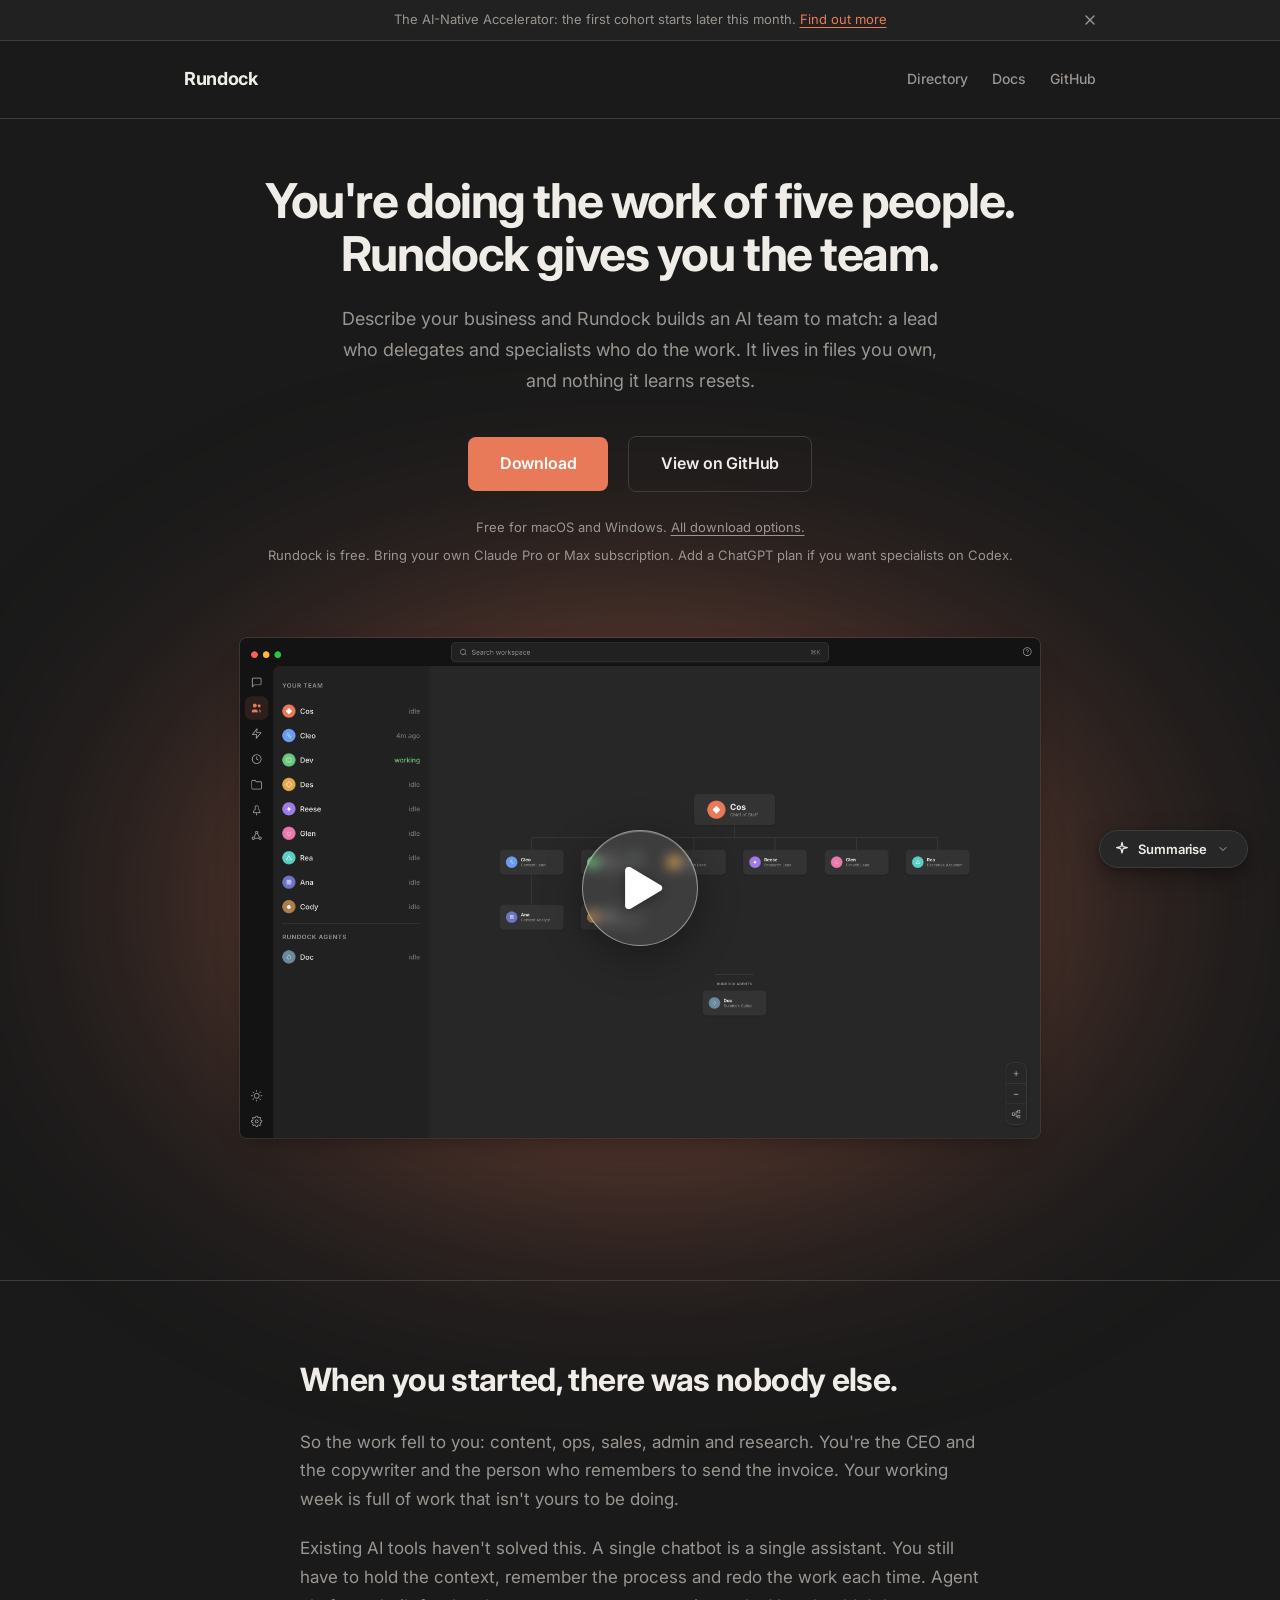
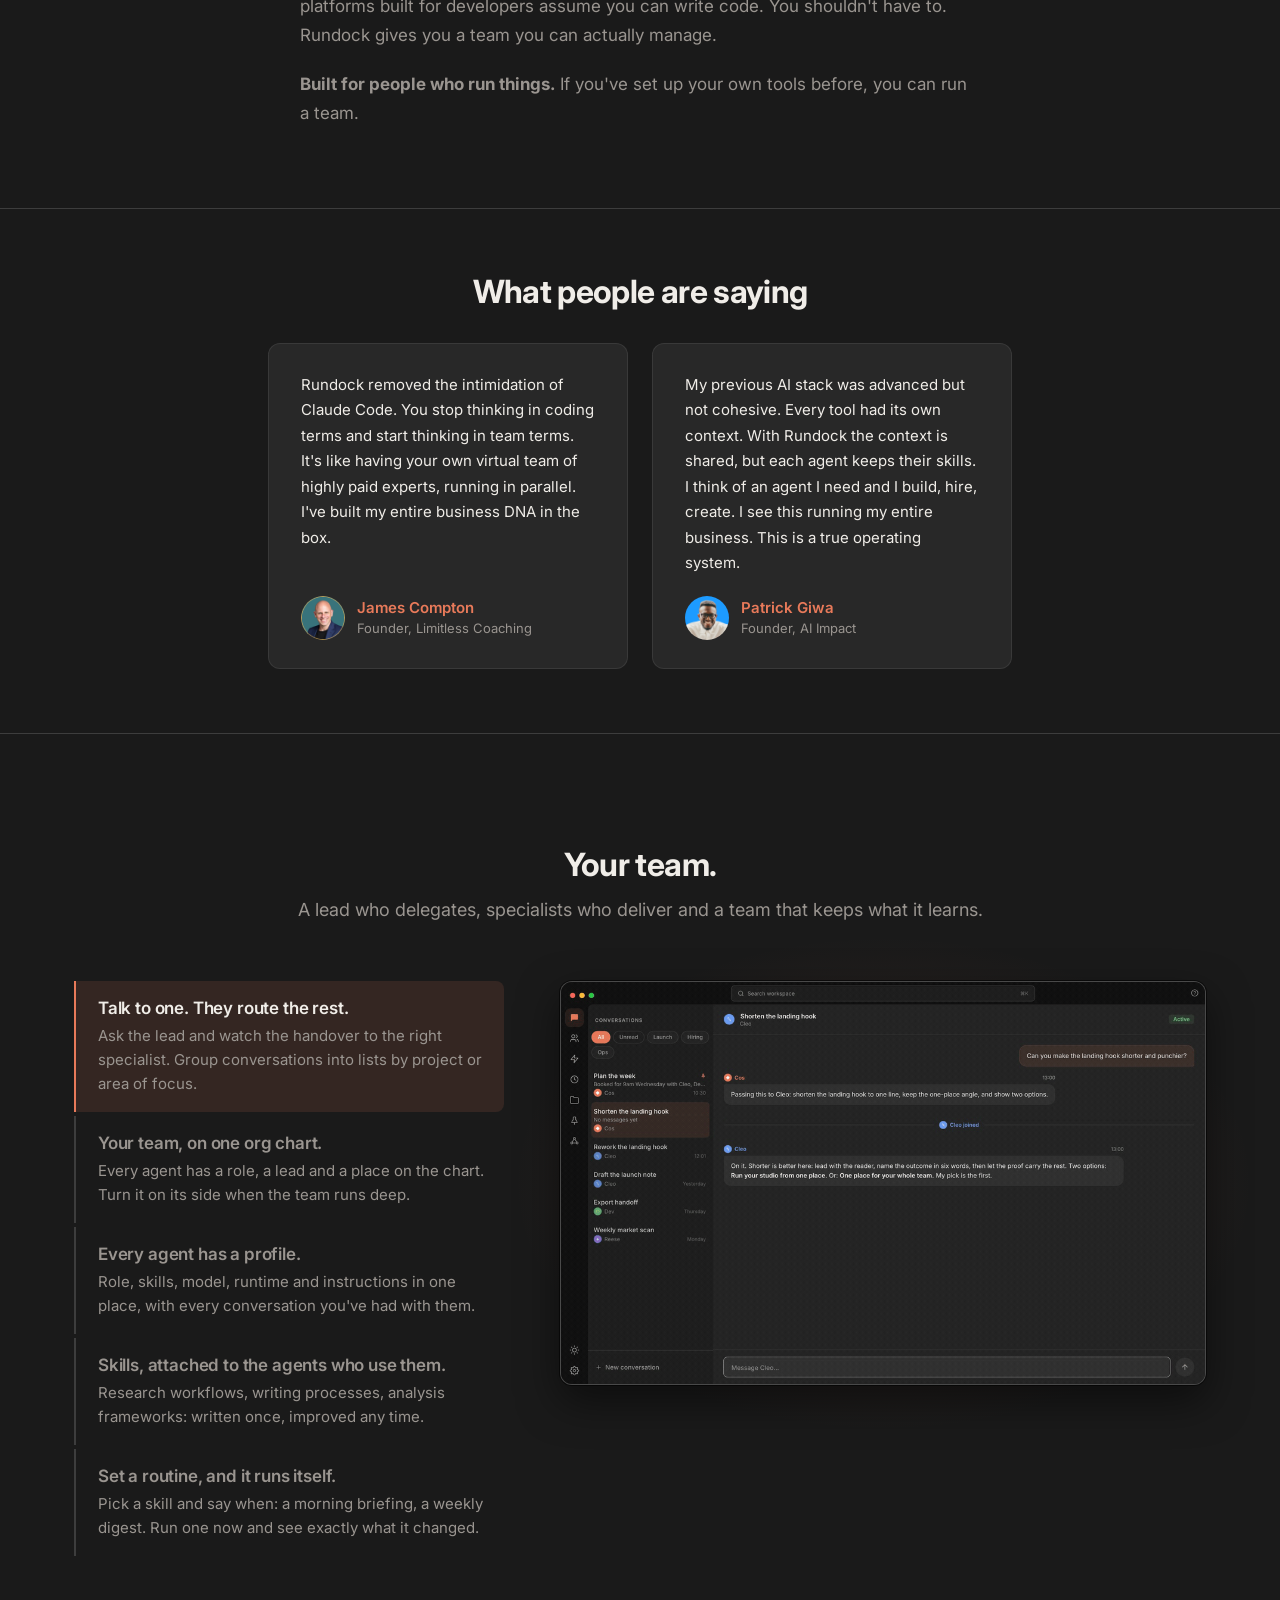
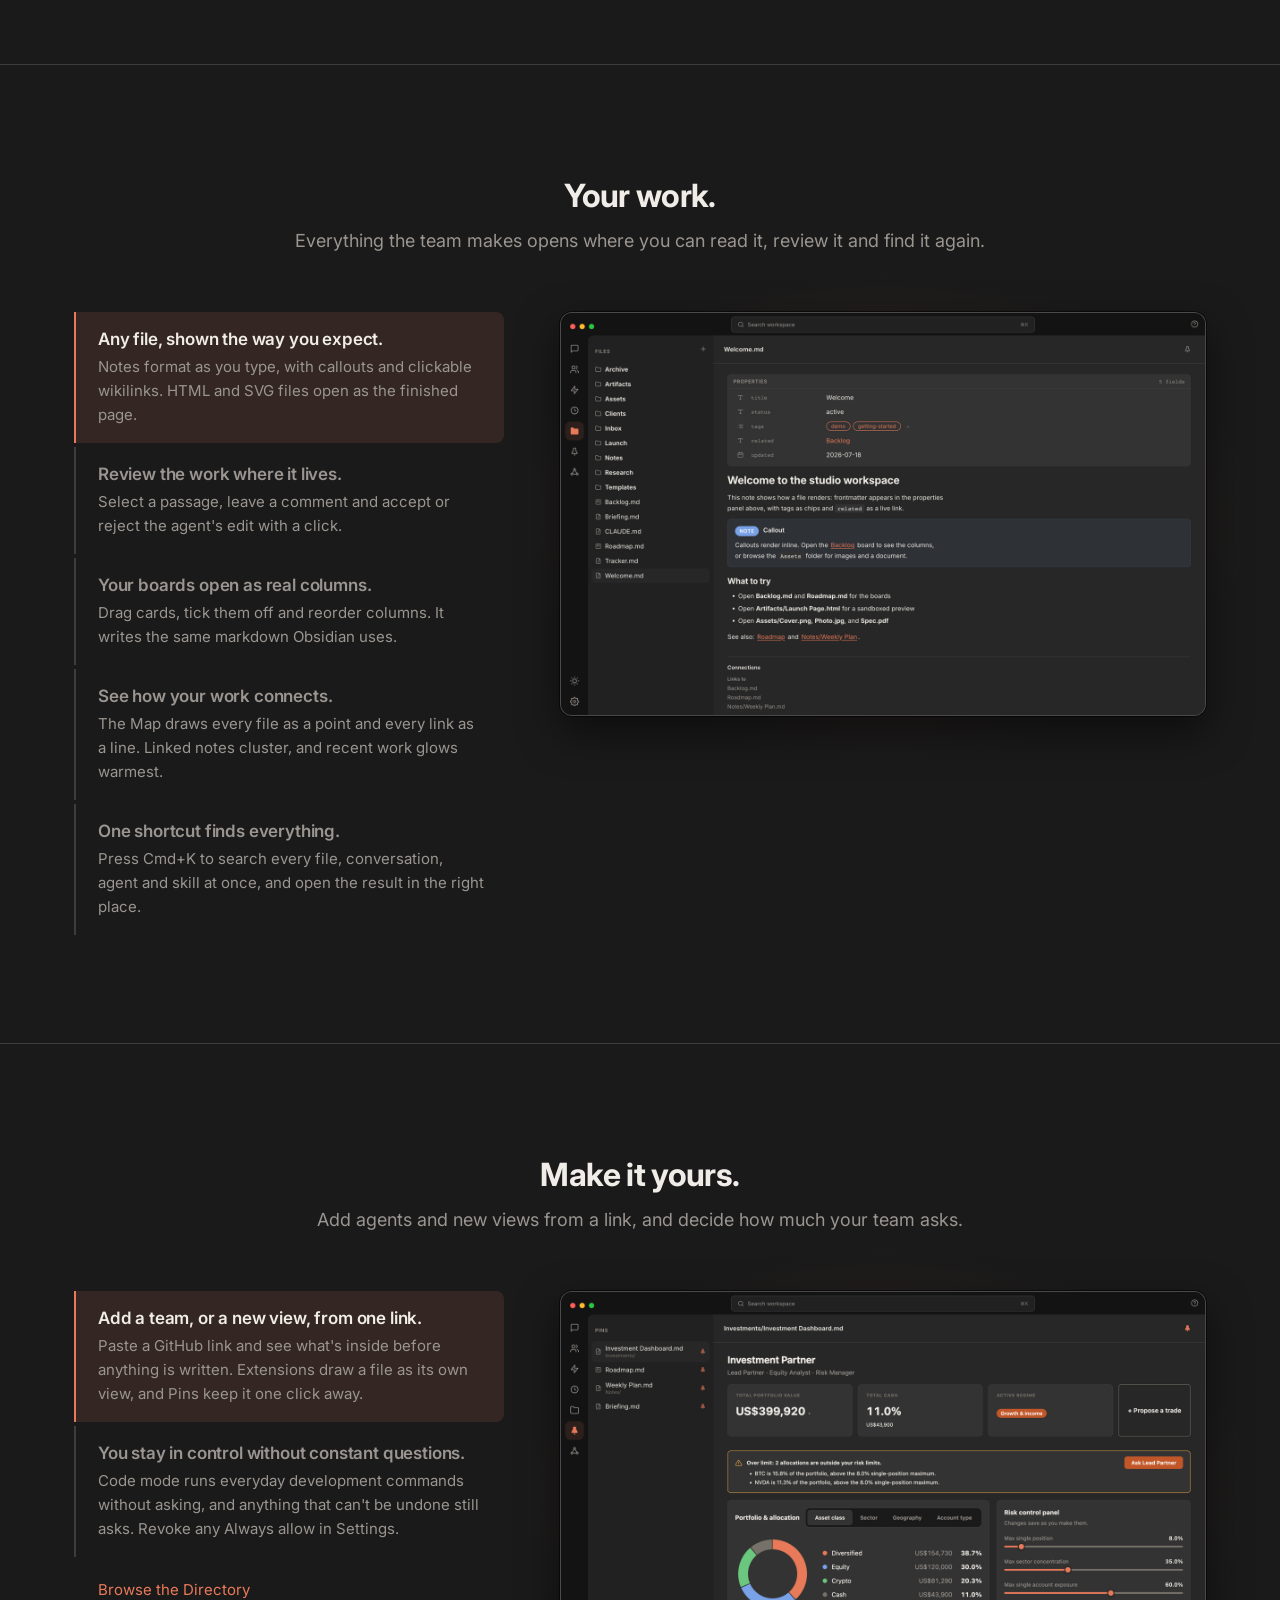
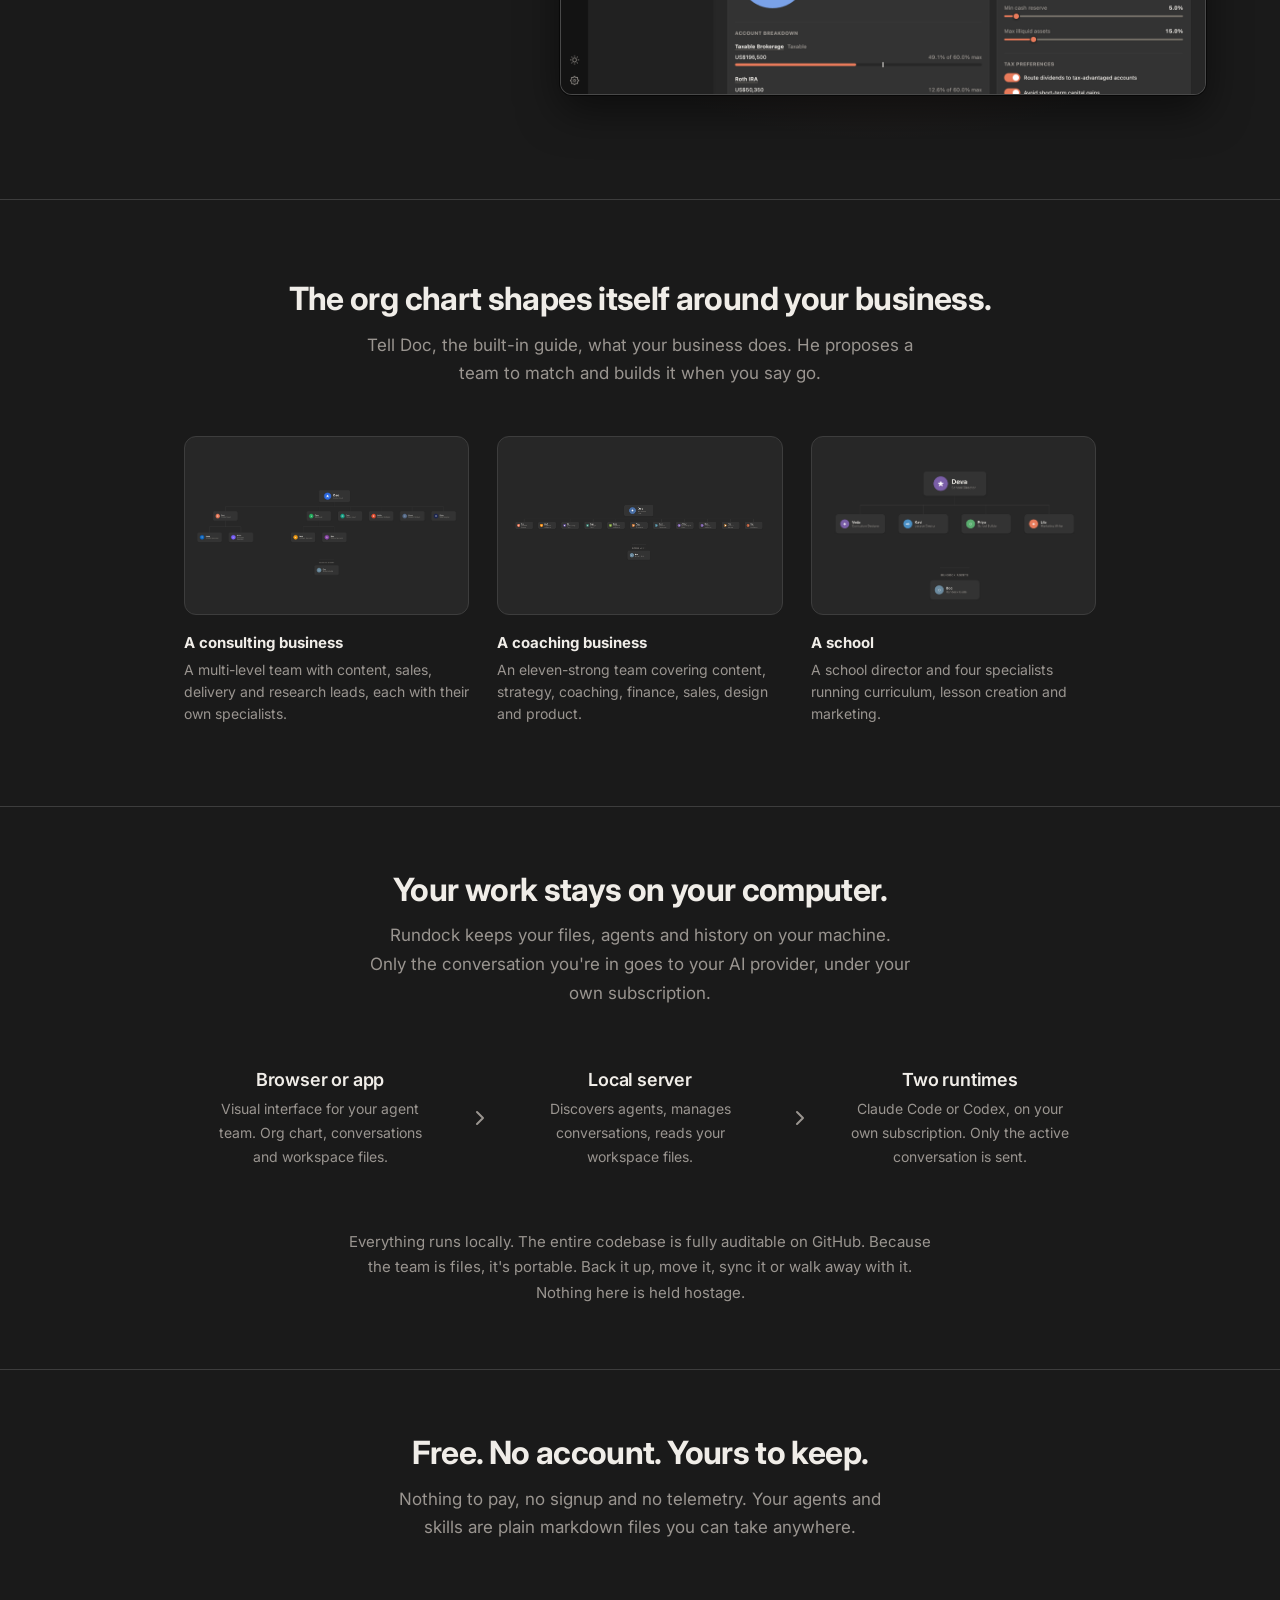
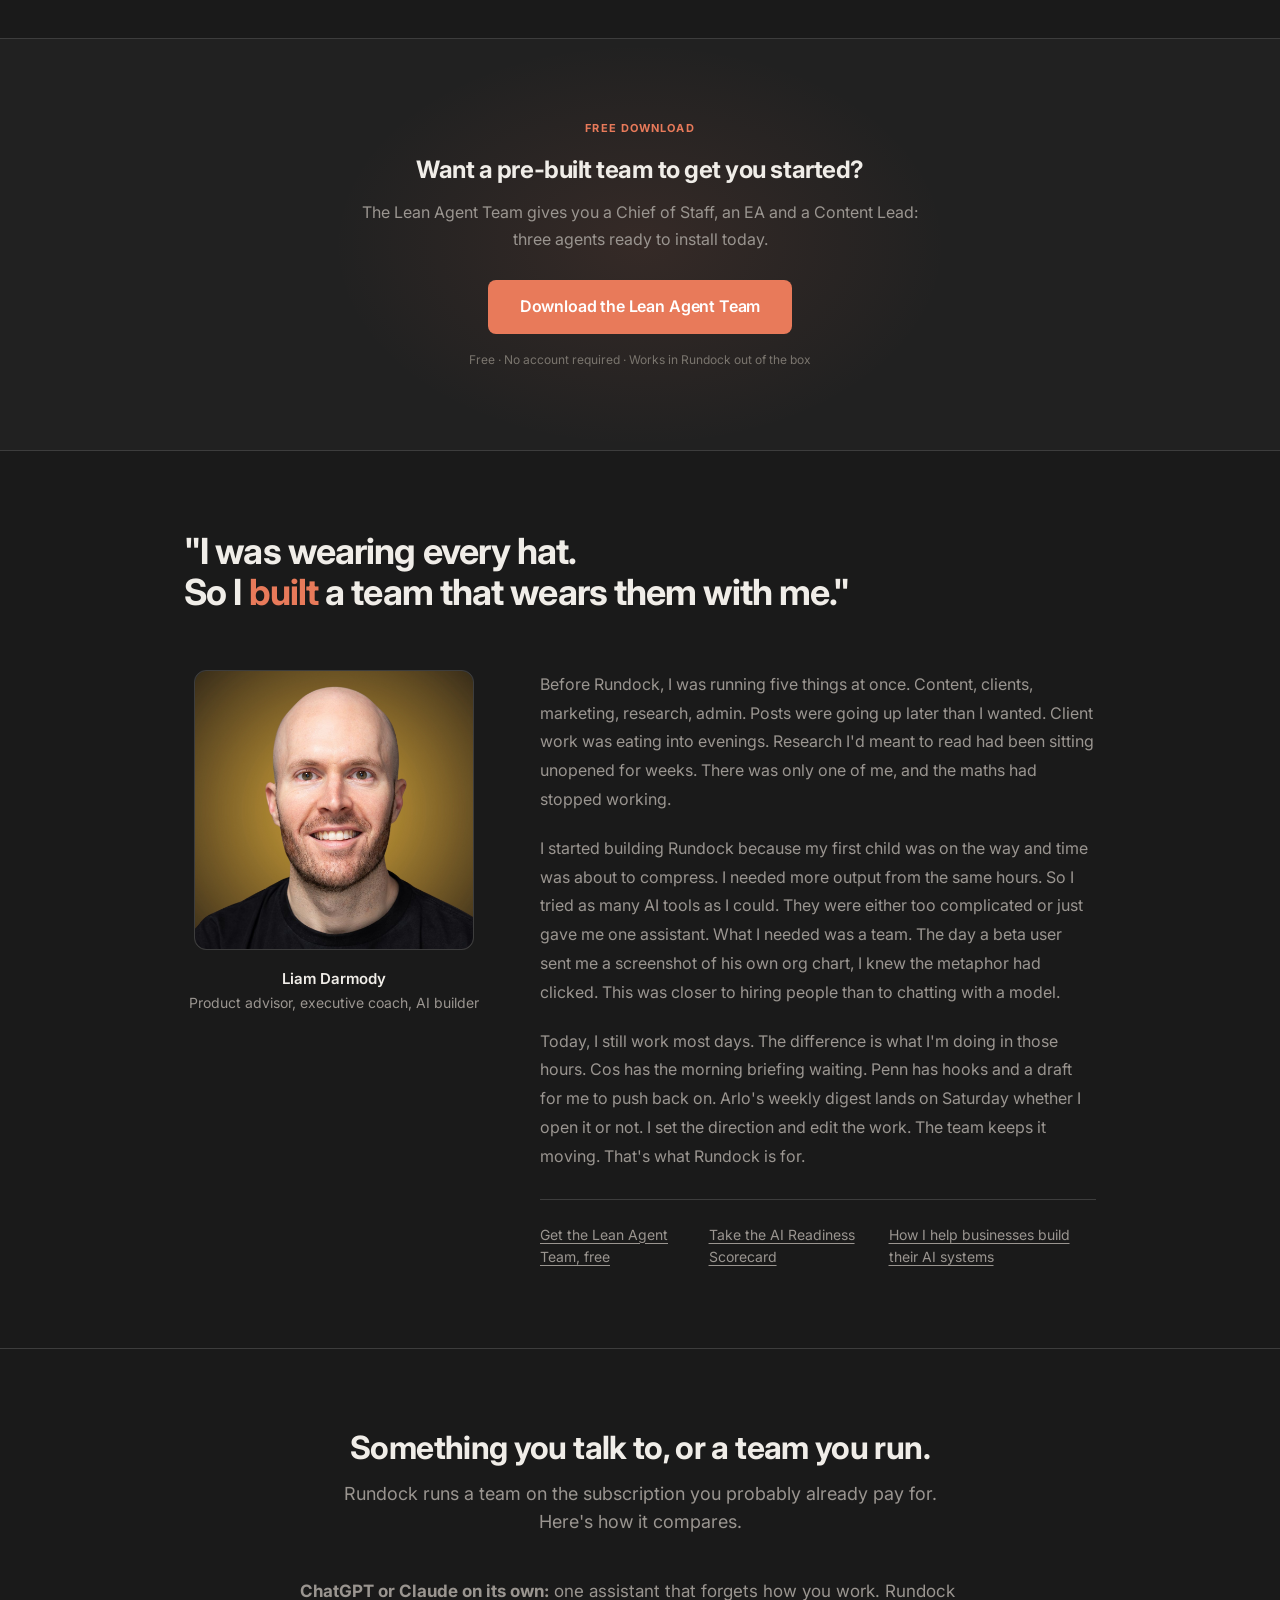
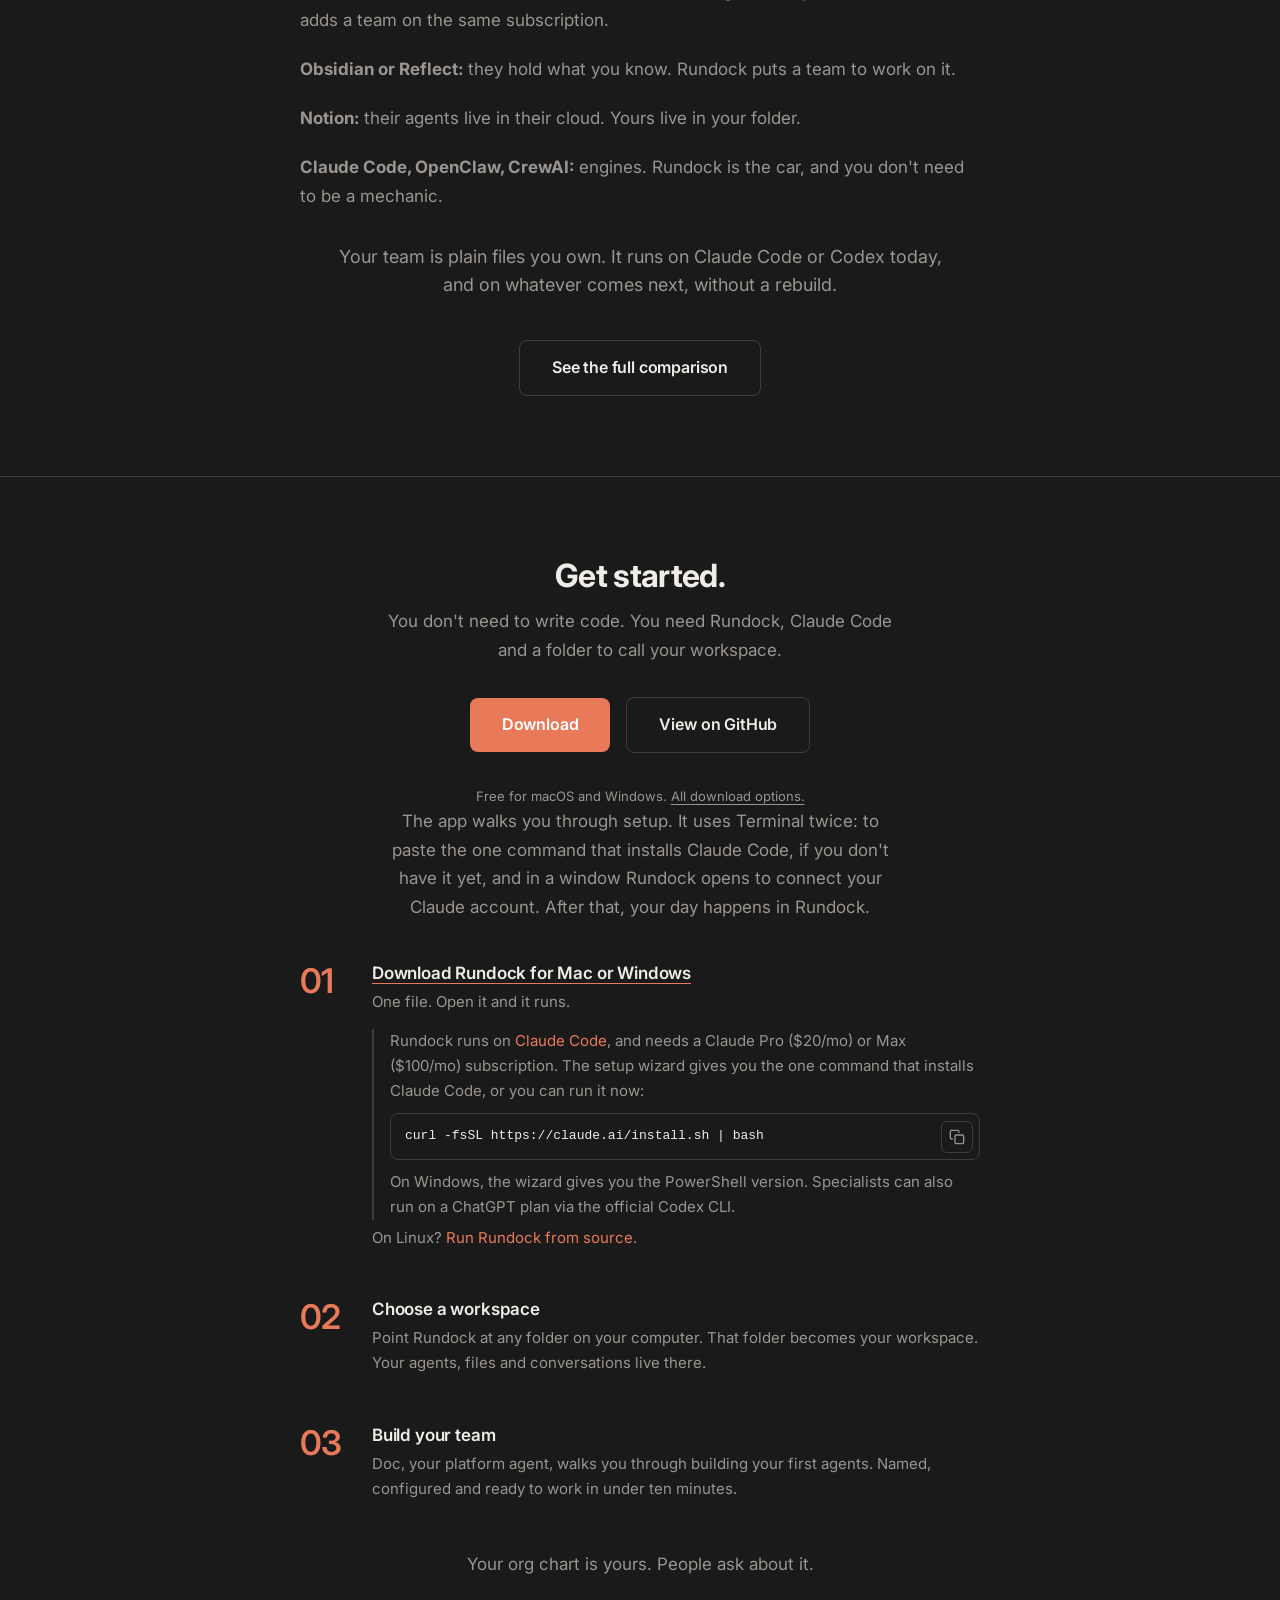
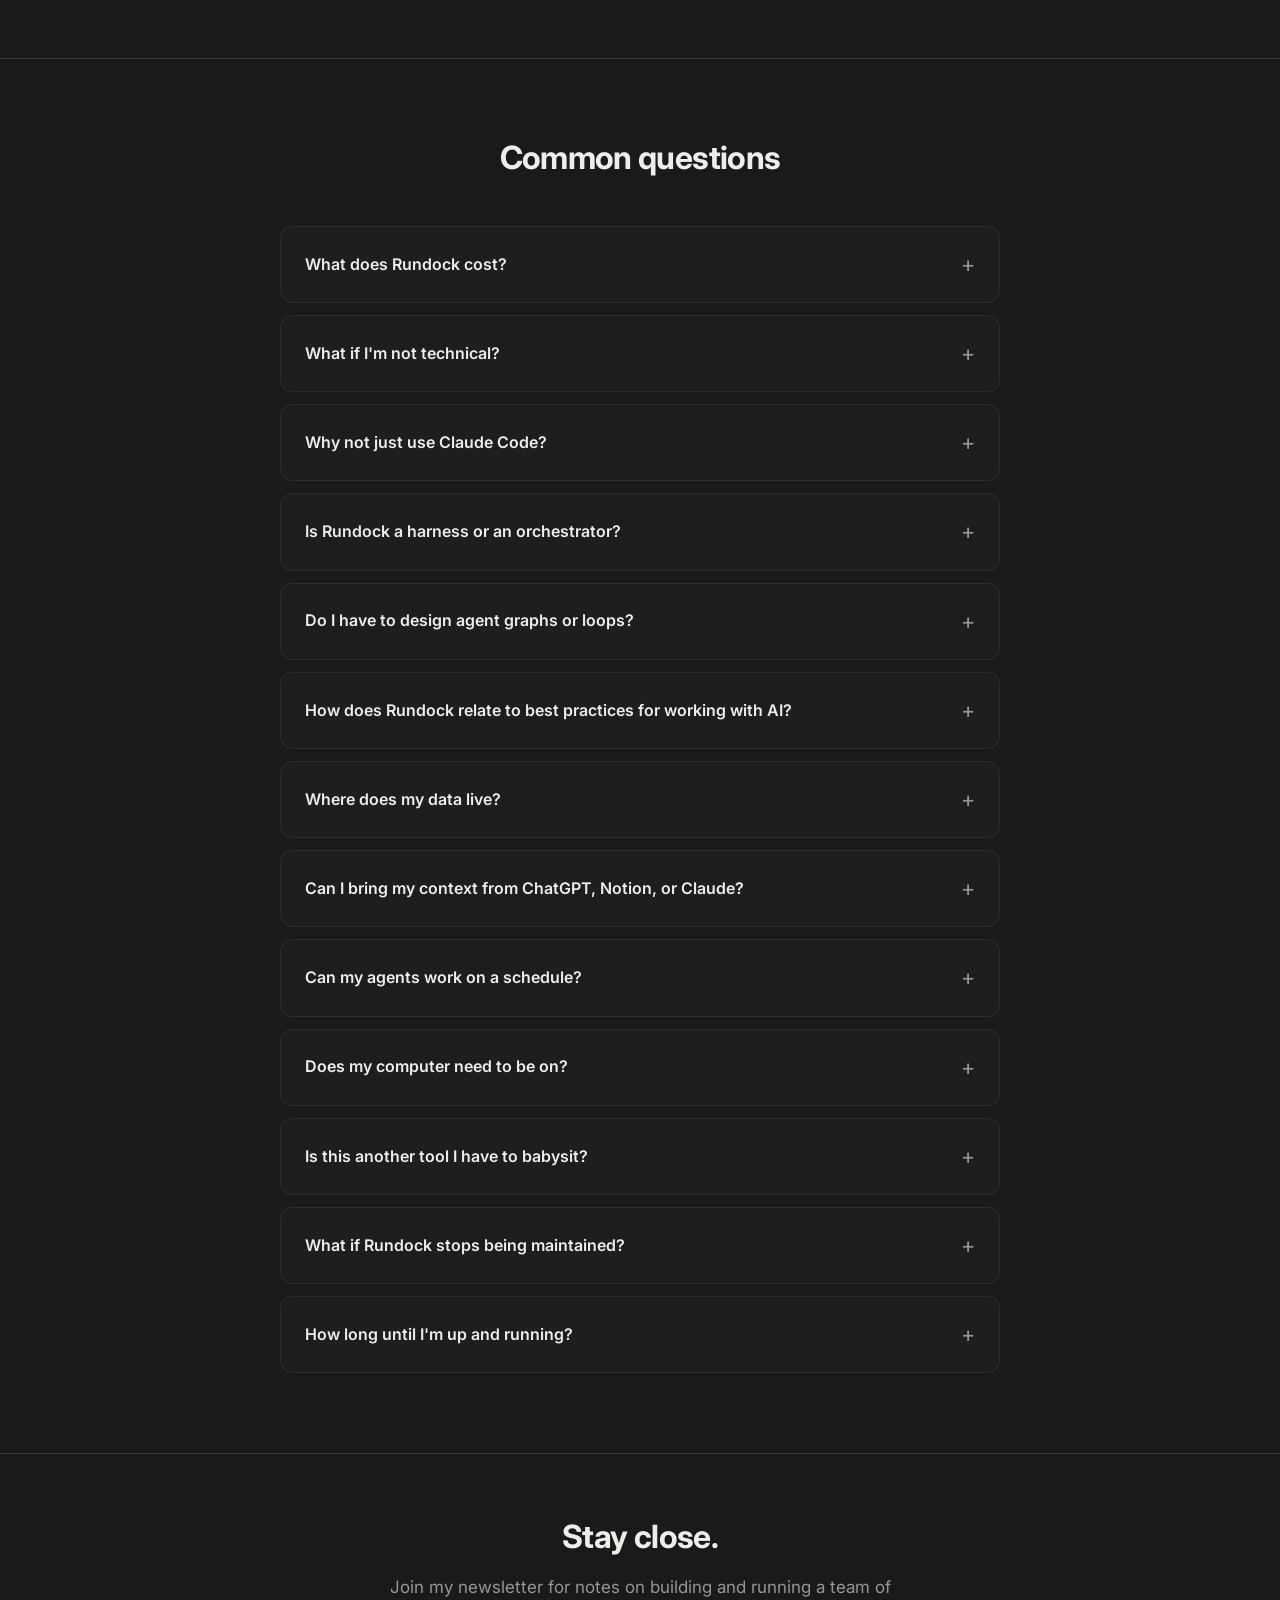
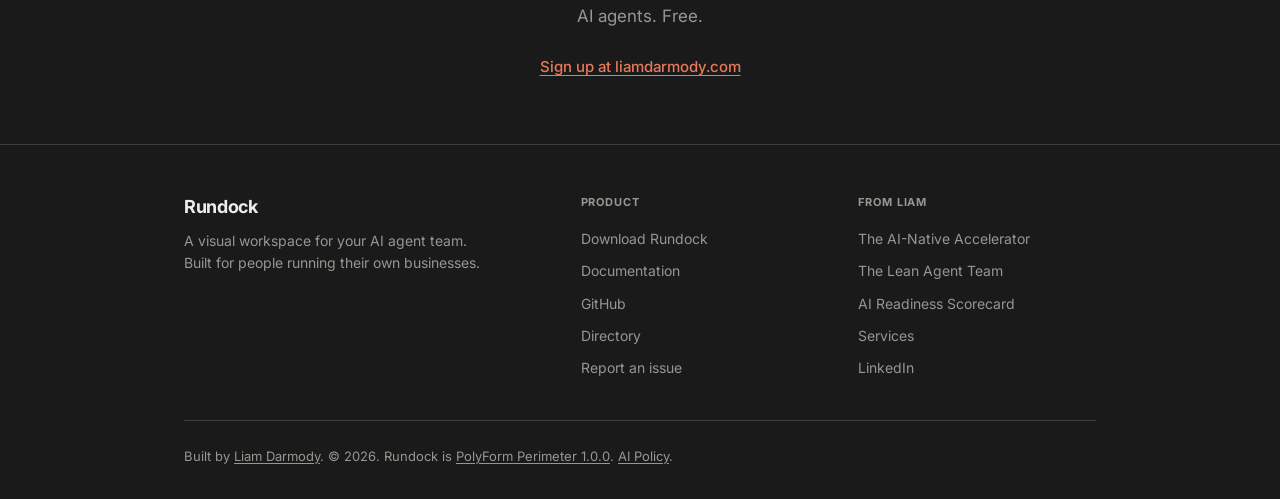
==== index.html @ 1331bfda "Lead the homepage with the work of five people The hero opens on the visitor's situation and says wh" ====
<!DOCTYPE html>
<html lang="en">
<head>
  <meta charset="UTF-8">
  <meta name="viewport" content="width=device-width, initial-scale=1.0">
  <title>Rundock: Your AI agent team</title>
  <meta name="description" content="Stop re-explaining your business to a chatbot. Rundock is the AI team workspace: a team of AI agents in files you own, and everything they learn stays yours.">
  <meta property="og:title" content="Rundock: The AI team workspace">
  <meta property="og:description" content="The AI team workspace. Build and manage a team of AI agents in files you own. Nothing it learns resets. Works with your Claude or ChatGPT subscription.">
  <meta property="og:image" content="https://rundock.ai/rundock-og.png">
  <meta property="og:type" content="website">
  <meta property="og:url" content="https://rundock.ai">
  <meta name="twitter:card" content="summary_large_image">
  <meta name="twitter:title" content="Rundock: Your AI agent team">
  <meta name="twitter:description" content="A visual workspace for your AI agent team. Built for people running their own businesses. Works with your Claude or ChatGPT subscription.">
  <meta name="twitter:image" content="https://rundock.ai/rundock-og.png">
  <link rel="icon" type="image/svg+xml" href="/favicon.svg">
  <link rel="canonical" href="https://rundock.ai/">
  <meta name="theme-color" content="#1A1A1A">
  <link rel="preconnect" href="https://fonts.googleapis.com">
  <link rel="preconnect" href="https://fonts.gstatic.com" crossorigin>
  <link href="https://fonts.googleapis.com/css2?family=Inter:ital,wght@0,400;0,500;0,600;0,700;1,400;1,600&display=swap" rel="stylesheet">
  <link rel="stylesheet" href="/css/shared.css">
  <link rel="stylesheet" href="/css/summarise-widget.css">
  <script type="application/ld+json">
  {
    "@context": "https://schema.org",
    "@type": "SoftwareApplication",
    "@id": "https://rundock.ai/#software",
    "name": "Rundock",
    "description": "A visual workspace for your AI agent team. Built for people running their own businesses. Works with your Claude or ChatGPT subscription.",
    "applicationCategory": "ProductivityApplication",
    "operatingSystem": "macOS, Windows",
    "url": "https://rundock.ai",
    "downloadUrl": "https://github.com/liamdarmody/rundock/releases/latest",
    "offers": {
      "@type": "Offer",
      "price": "0",
      "priceCurrency": "USD"
    },
    "author": {
      "@type": "Person",
      "name": "Liam Darmody",
      "url": "https://www.linkedin.com/in/liamdarmody/"
    },
    "publisher": { "@id": "https://withcuriousgrowth.com/#organization" },
    "mainEntityOfPage": { "@id": "https://rundock.ai/#webpage" }
  }
  </script>
  <script type="application/ld+json">
  {
    "@context": "https://schema.org",
    "@type": "Organization",
    "@id": "https://withcuriousgrowth.com/#organization",
    "name": "With Curious Growth Ltd",
    "legalName": "With Curious Growth Ltd",
    "url": "https://withcuriousgrowth.com/",
    "founder": {
      "@type": "Person",
      "name": "Liam Darmody",
      "url": "https://www.linkedin.com/in/liamdarmody/"
    },
    "foundingDate": "2024",
    "identifier": {
      "@type": "PropertyValue",
      "propertyID": "UK Companies House",
      "value": "15719722"
    },
    "address": {
      "@type": "PostalAddress",
      "streetAddress": "71-75 Shelton Street, Covent Garden",
      "addressLocality": "London",
      "postalCode": "WC2H 9JQ",
      "addressCountry": "GB"
    },
    "sameAs": [
      "https://www.linkedin.com/in/liamdarmody/",
      "https://github.com/liamdarmody/rundock",
      "https://withcuriousgrowth.com/",
      "https://liamdarmody.com/",
      "https://find-and-update.company-information.service.gov.uk/company/15719722"
    ]
  }
  </script>
  <script type="application/ld+json">
  {
    "@context": "https://schema.org",
    "@type": "WebSite",
    "@id": "https://rundock.ai/#website",
    "name": "Rundock",
    "url": "https://rundock.ai/",
    "publisher": { "@id": "https://withcuriousgrowth.com/#organization" },
    "description": "A visual workspace for your AI agent team. Built for people running their own businesses. Works with your Claude or ChatGPT subscription."
  }
  </script>
  <script type="application/ld+json">
  {
    "@context": "https://schema.org",
    "@type": "WebPage",
    "@id": "https://rundock.ai/#webpage",
    "url": "https://rundock.ai/",
    "name": "Rundock: Your AI agent team",
    "description": "A visual workspace for your AI agent team. Built for people running their own businesses. Works with your Claude or ChatGPT subscription.",
    "isPartOf": { "@id": "https://rundock.ai/#website" },
    "primaryImageOfPage": {
      "@type": "ImageObject",
      "url": "https://rundock.ai/rundock-og.png"
    },
    "about": { "@id": "https://rundock.ai/#software" }
  }
  </script>
  <script type="application/ld+json">
  {
    "@context": "https://schema.org",
    "@type": "FAQPage",
    "@id": "https://rundock.ai/#faq",
    "mainEntity": [
      {
        "@type": "Question",
        "name": "What does Rundock cost?",
        "acceptedAnswer": {
          "@type": "Answer",
          "text": "Rundock is free. You'll need a Claude Pro ($20/mo) or Max ($100/mo) subscription for the AI processing, since Rundock runs on top of Claude Code. Add a ChatGPT plan if you want specialist agents on Codex too. That's the total cost."
        }
      },
      {
        "@type": "Question",
        "name": "What if I'm not technical?",
        "acceptedAnswer": {
          "@type": "Answer",
          "text": "If you can describe what you want, Rundock can build it. You'll spend more time naming your agents than writing code. Doc, the built-in platform agent, walks you through setup and builds your first agents with you."
        }
      },
      {
        "@type": "Question",
        "name": "Why not just use Claude Code?",
        "acceptedAnswer": {
          "@type": "Answer",
          "text": "Claude Code is one engine, and it ties your team to a single provider. Rundock runs the same team across Claude Code and Codex, and lets you move between them without rebuilding. You keep the org chart, the coordination, and the files you own. When a better engine comes along, your team is ready to run on it."
        }
      },
      {
        "@type": "Question",
        "name": "Where does my data live?",
        "acceptedAnswer": {
          "@type": "Answer",
          "text": "On your machine. Rundock keeps your files, agents and history on your machine. Only the active conversation is sent for processing: to Anthropic via Claude Code, or to OpenAI via Codex if you run specialists on your ChatGPT plan."
        }
      },
      {
        "@type": "Question",
        "name": "Can I bring my context from ChatGPT, Notion, or Claude?",
        "acceptedAnswer": {
          "@type": "Answer",
          "text": "Your workspace is plain markdown files. If you have notes elsewhere, copy them into your workspace and your agents can read them straight away. No import tool, no migration step."
        }
      },
      {
        "@type": "Question",
        "name": "Can my agents work on a schedule?",
        "acceptedAnswer": {
          "@type": "Answer",
          "text": "Yes. Set up routines so your team runs on its own. The weekly research digest, the Monday content review, the overnight email triage. Pick the schedule, walk away, get the output when it's ready."
        }
      },
      {
        "@type": "Question",
        "name": "What if Rundock stops being maintained?",
        "acceptedAnswer": {
          "@type": "Answer",
          "text": "Your workspace is yours. Agents and skills are markdown files you own. The code is source available. Worst case, you keep using whatever version works on your machine, or fork it, or take your agents to any tool that supports the Claude agent format."
        }
      },
      {
        "@type": "Question",
        "name": "How long until I'm up and running?",
        "acceptedAnswer": {
          "@type": "Answer",
          "text": "Around an evening. Install Claude Code (10 minutes). Download Rundock and pick a workspace folder (5 minutes). Talk to Doc and let him build your first three agents (30 to 60 minutes). You're running."
        }
      }
    ]
  }
  </script>
  <style>
    /* =====================================================
       Page-specific styles for index.html.
       Tokens, reset, base typography, header chrome, and
       buttons live in /css/shared.css.
    ===================================================== */

    /* =====================================================
       BADGE
    ===================================================== */
    .badge {
      display: inline-block;
      font-size: 12px;
      font-weight: 600;
      text-transform: uppercase;
      letter-spacing: 0.06em;
      color: var(--accent);
      border: 1px solid var(--accent);
      border-radius: 100px;
      padding: 4px 14px;
      background: var(--accent-glow);
    }

    /* =====================================================
       SCREENSHOT + ORANGE GLOW (existing site pattern)
    ===================================================== */
    .screenshot {
      width: 100%;
      max-width: 880px;
      margin: 0 auto;
      position: relative;
      aspect-ratio: 3168 / 2168;
      /* aspect-ratio matches rundock-hero-org-chart.png so the browser reserves the
         correct space before the image loads. Without this, .screenshot collapses
         to ~0 height pre-load, the ::before glow (positioned 50% top, 140% height)
         renders against an interim parent size, and the glow appears in the wrong
         place until image arrives. Cold-cache reproducer: hard-reload on slow
         network and watch the glow snap into place when the image lands.
         No overflow clipping: glow is allowed to bleed naturally beyond image bounds.
         html { overflow-x: clip } handles any page-level horizontal scroll. */
    }

    .screenshot::before {
      content: '';
      position: absolute;
      top: 50%;
      left: 50%;
      transform: translate(-50%, -50%);
      width: 140%;
      height: 140%;
      background: radial-gradient(ellipse at center, rgba(232,122,90,0.6) 0%, rgba(232,122,90,0.3) 35%, rgba(232,122,90,0.08) 60%, transparent 80%);
      filter: blur(80px);
      z-index: -1;
    }

    .screenshot img {
      width: 100%;
      display: block;
      /* Hero deliberately has no border: matches live rundock.ai pattern.
         The window chrome painted into the screenshot itself provides the visual frame.
         Feature-section screenshots keep the border via .screenshot-sm img. */
    }

    /* =====================================================
       HERO FILM: a round play button over the hero screenshot
       and a native dialog player. The whole screenshot is the
       button; hovering dims it slightly and brightens the circle.
    ===================================================== */
    .hero-frame { position: relative; }
    .hero-film-trigger {
      position: absolute;
      inset: 0;
      display: flex;
      align-items: center;
      justify-content: center;
      padding: 0;
      border: 0;
      background: transparent;
      cursor: pointer;
    }
    .hero-film-trigger[hidden] { display: none; }
    /* Dim the picture itself, not the box: the PNG has a transparent margin
       around the window, and brightness leaves transparent pixels alone. */
    .hero-frame img { transition: filter 0.2s ease; }
    .hero-frame:hover img,
    .hero-frame:has(.hero-film-trigger:focus-visible) img { filter: brightness(0.86); }
    .hero-film-trigger:focus-visible { outline: none; }
    .hero-film-trigger:focus-visible .hero-play { outline: 2px solid var(--accent); outline-offset: 4px; }
    .hero-play {
      display: flex;
      align-items: center;
      justify-content: center;
      width: 116px;
      height: 116px;
      border-radius: 50%;
      color: #fff;
      background: rgba(255, 255, 255, 0.10);
      -webkit-backdrop-filter: blur(6px) saturate(1.3);
      backdrop-filter: blur(6px) saturate(1.3);
      border: 1.5px solid rgba(255, 255, 255, 0.45);
      box-shadow: 0 10px 40px rgba(0, 0, 0, 0.35), inset 0 1px 0 rgba(255, 255, 255, 0.25);
      transition: transform 0.2s ease, background-color 0.2s ease, border-color 0.2s ease;
    }
    .hero-play svg {
      width: 38px;
      height: 42px;
      margin-left: 8px;
      filter: drop-shadow(0 2px 6px rgba(0, 0, 0, 0.35));
    }
    .hero-film-trigger:hover .hero-play,
    .hero-film-trigger:focus-visible .hero-play {
      transform: scale(1.06);
      background: rgba(255, 255, 255, 0.18);
      border-color: rgba(255, 255, 255, 0.7);
    }

    /* The player sits over the app window inside the PNG, which has a
       transparent margin: the window runs from 144px to 3023px across and
       144px to 1943px down in the 3168 x 2088 image. */
    .hero-film {
      position: absolute;
      left: 4.545%;
      top: 6.897%;
      width: 90.909%;
      height: 86.207%;
      z-index: 2;
      display: flex;
      align-items: center;
      justify-content: center;
      pointer-events: none;
      opacity: 1;
      transition: opacity 0.35s ease;
    }
    /* Stays invisible, with the screenshot showing, until the film is
       actually playing; fades out again before it hands back. */
    .hero-film.is-waiting,
    .hero-film.is-leaving { opacity: 0; }
    /* The film is 16:9 and the window 16:10, so the film takes the window's
       full height and runs slightly wider than it, about 5% each side. */
    .hero-film-inner {
      position: relative;
      flex: none;
      height: 100%;
      aspect-ratio: 16 / 9;
      pointer-events: auto;
      /* Matches the app window's corners in the screenshot. */
      border-radius: 7px;
      overflow: hidden;
      box-shadow: 0 0 0 1px rgba(255, 255, 255, 0.08), 0 12px 40px rgba(0, 0, 0, 0.55);
    }
    .hero-film[hidden] { display: none; }
    .hero-film video {
      display: block;
      width: 100%;
      height: 100%;
      background: #0b0b0b;
    }
    .film-close {
      position: absolute;
      top: 12px;
      right: 12px;
      z-index: 1;
      display: flex;
      align-items: center;
      justify-content: center;
      width: 32px;
      height: 32px;
      padding: 0;
      border-radius: 50%;
      color: #fff;
      background: rgba(20, 20, 20, 0.6);
      border: 1px solid rgba(255, 255, 255, 0.2);
      cursor: pointer;
      transition: opacity 0.3s ease;
    }
    /* With a mouse, the close button fades out while the film plays and the
       pointer is still, and comes back when it moves. Touch keeps it. */
    @media (hover: hover) {
      .hero-film.is-idle .film-close:not(:focus-visible) { opacity: 0; pointer-events: none; }
      .hero-film.is-idle .hero-film-inner { cursor: none; }
    }
    .film-close:hover, .film-close:focus-visible { background: rgba(40, 40, 40, 0.9); border-color: rgba(255, 255, 255, 0.45); }
    .film-close:focus-visible { outline: 2px solid var(--accent); outline-offset: 2px; }
    .film-close svg { width: 15px; height: 15px; }
    @media (max-width: 600px) {
      .hero-play { width: 72px; height: 72px; }
      .hero-play svg { width: 24px; height: 27px; margin-left: 5px; }
      .film-close { top: 8px; right: 8px; width: 30px; height: 30px; }
      .film-close svg { width: 13px; height: 13px; }
      .hero-film-inner { border-radius: 3px; }
    }
    @media (prefers-reduced-motion: reduce) {
      .hero-frame img, .hero-play { transition: none; }
      .hero-film-trigger:hover .hero-play, .hero-film-trigger:focus-visible .hero-play { transform: none; }
      .hero-film, .film-close { transition: none; }
    }

    /* Smaller glow for feature section screenshots */
    .screenshot-sm {
      position: relative;
      /* No overflow clipping: glow bleeds naturally. body { overflow-x: hidden } prevents page scroll. */
    }

    .screenshot-sm::before {
      content: '';
      position: absolute;
      top: 50%;
      left: 50%;
      transform: translate(-50%, -50%);
      width: 120%;
      height: 120%;
      background: radial-gradient(ellipse at center, rgba(232,122,90,0.35) 0%, rgba(232,122,90,0.12) 50%, transparent 75%);
      filter: blur(50px);
      z-index: -1;
    }

    .screenshot-sm img {
      width: 100%;
      display: block;
      border: 1px solid var(--border);
      border-radius: 12px;
    }

    /* Org chart screenshot in diversity section */
    .org-screenshot {
      width: 100%;
      aspect-ratio: 16 / 10;
      position: relative;
      overflow: hidden;
      background: #272727; /* exact match to Rundock app canvas colour, sampled from all three org chart screenshots */
      border: 1px solid var(--border);
      border-radius: 12px;
      padding: 8px;
      display: flex;
      align-items: center;
      justify-content: center;
    }

    .org-screenshot img {
      width: 100%;
      height: 100%;
      object-fit: contain;
      display: block;
    }

    /* =====================================================
       PLACEHOLDER BOXES (for screenshots not yet captured)
    ===================================================== */
    .placeholder {
      width: 100%;
      border-radius: 12px;
      border: 1.5px dashed var(--border);
      background: var(--surface);
      display: flex;
      flex-direction: column;
      align-items: center;
      justify-content: center;
      gap: 8px;
      color: var(--text-2);
      font-size: 13px;
      text-align: center;
      padding: 20px;
    }

    .placeholder-icon {
      width: 32px;
      height: 32px;
      color: var(--idle);
      opacity: 0.6;
    }

    .placeholder-label {
      font-size: 12px;
      color: var(--idle);
      font-style: italic;
    }

    /* =====================================================
       SECTION: HERO
    ===================================================== */
    .hero {
      padding: 100px 0 80px;
      text-align: center;
      /* Contain horizontal bleed of `.screenshot::before` (width: 140%)
         on mobile without putting `overflow-x` on <html> or <body>
         (which would break `position: sticky` on the header).
         `clip` is used over `hidden` so this section never becomes
         a scroll container itself. The glow still bleeds visibly
         past `.screenshot`'s box up to the viewport edges. */
      overflow-x: clip;
    }

    .hero .badge {
      margin-bottom: 28px;
    }

    .hero h1 {
      margin-bottom: 24px;
      max-width: 760px;
      margin-left: auto;
      margin-right: auto;
    }

    .hero-subhead {
      max-width: 600px;
      margin: 0 auto 40px;
      font-size: 18px;
      line-height: 1.7;
      color: var(--text-2);
    }

    .hero-trust {
      font-size: 14px;
      color: var(--text-2);
      margin-top: 12px;
      margin-bottom: 32px;
      letter-spacing: 0.01em;
      text-align: center;
    }

    .hero-ctas {
      display: flex;
      gap: 20px;
      justify-content: center;
      align-items: center;
      margin-top: 32px;
      margin-bottom: 24px;
    }

    .hero .screenshot {
      margin-top: 0;
    }

    /* =====================================================
       SECTION: REPOSITIONING LINE
    ===================================================== */
    .reposition {
      text-align: center;
      padding: 64px 0;
    }

    .reposition p {
      font-size: 23px;
      font-style: normal;
      color: var(--text-2);
      max-width: 680px;
      margin: 0 auto;
      line-height: 1.4;
      letter-spacing: -0.01em;
      text-wrap: balance;
    }

    .reposition p em {
      color: var(--text-1);
      font-style: normal;
    }

    .reposition p .line-3 {
      font-style: italic;
      color: var(--text-1);
    }

    /* =====================================================
       LEAN AGENT TEAM CALLOUT
    ===================================================== */
    .lean-team-callout {
      background: var(--surface);
      text-align: center;
      position: relative;
      overflow: hidden;
      /* border-top comes from shared.css section+section rule, consistent with all other sections */
    }

    .lean-team-callout::before {
      content: '';
      position: absolute;
      top: 50%;
      left: 50%;
      transform: translate(-50%, -50%);
      width: 640px;
      height: 420px;
      background: radial-gradient(ellipse at center, rgba(232,122,90,0.10) 0%, transparent 68%);
      pointer-events: none;
    }

    .lean-team-callout__inner {
      position: relative;
      z-index: 1;
      max-width: 560px;
      margin: 0 auto;
    }

    .lean-team-callout__label {
      font-size: 11px;
      font-weight: 700;
      letter-spacing: 0.1em;
      text-transform: uppercase;
      color: var(--accent);
      margin-bottom: 16px;
    }

    .lean-team-callout__heading {
      font-size: 24px;
      font-weight: 700;
      letter-spacing: -0.02em;
      color: var(--text-1);
      line-height: 1.3;
      margin-bottom: 14px;
      text-wrap: balance;
    }

    .lean-team-callout__body {
      font-size: 16px;
      color: var(--text-2);
      line-height: 1.65;
      margin-bottom: 28px;
    }

    .lean-team-callout__footnote {
      font-size: 12px;
      color: var(--idle);
      margin-top: 16px;
      margin-bottom: 0;
    }

    /* =====================================================
       SECTION: PROBLEM
    ===================================================== */
    .problem {
      padding: 80px 0;
    }

    /* Centre the reading column; the text inside stays left-aligned.
       728px = the 680px body measure plus the container's 24px gutters. */
    .problem .container {
      max-width: 728px;
    }

    /* A single standalone statement: full container width, centred. */
    .problem--statement .container {
      max-width: 960px;
      text-align: center;
    }

    .problem--statement .problem-body {
      max-width: none;
    }

    .problem h2 {
      max-width: 640px;
      margin-bottom: 28px;
    }

    .problem-body {
      max-width: 680px;
    }

    .problem-body p + p {
      margin-top: 20px;
    }

    .problem-body p {
      font-size: 17px;
    }

    /* =====================================================
       SECTION: FEATURE SECTIONS (screenshot-led)
    ===================================================== */
    .feature-section {
      padding: 80px 0;
      /* Same rationale as `.hero`: contain `.screenshot-sm::before`
         (width: 120%) bleed on mobile without affecting <html>/<body>
         overflow (which would break sticky header). */
      overflow-x: clip;
    }

    .feature-section-inner {
      display: grid;
      grid-template-columns: 1fr 1fr;
      gap: 64px;
      align-items: center;
    }

    .feature-section-inner.reverse {
      direction: rtl;
    }

    .feature-section-inner.reverse > * {
      direction: ltr;
    }

    .feature-copy {
      display: flex;
      flex-direction: column;
      gap: 16px;
    }

    .feature-copy h2 {
      margin-bottom: 0;
    }

    .feature-copy p {
      font-size: 16px;
      line-height: 1.75;
    }

    .feature-screenshots {
      display: flex;
      flex-direction: column;
      gap: 16px;
    }

    .feature-screenshots .screenshot-pair {
      display: grid;
      grid-template-columns: 1fr 1fr;
      gap: 12px;
    }

    /* =====================================================
       SECTION: DIVERSITY
    ===================================================== */
    .diversity {
      text-align: center;
    }

    .diversity h2 {
      margin-bottom: 12px;
    }

    .diversity-intro {
      max-width: 560px;
      margin: 0 auto 48px;
      font-size: 17px;
    }

    .diversity-grid {
      display: grid;
      grid-template-columns: repeat(3, 1fr);
      gap: 28px;
      text-align: left;
    }

    .diversity-card {
      display: flex;
      flex-direction: column;
      gap: 16px;
    }

    .diversity-card .org-screenshot {
      border-radius: 12px;
      overflow: hidden;
    }

    .diversity-caption {
      font-size: 14px;
      color: var(--text-2);
      line-height: 1.6;
    }

    .diversity-caption strong {
      color: var(--text-1);
      display: block;
      margin-bottom: 4px;
      font-size: 15px;
    }

    /* =====================================================
       SECTION: PERSONAL STORY
    ===================================================== */
    .personal-story {
      padding: 80px 0;
    }

    .pull-quote {
      font-size: 36px;
      font-weight: 700;
      letter-spacing: -0.025em;
      line-height: 1.15;
      color: var(--text-1);
      max-width: 720px;
      margin-bottom: 56px;
      text-wrap: balance;
    }

    .pull-quote em {
      color: var(--accent);
      font-style: normal;
    }

    .story-layout {
      display: grid;
      grid-template-columns: 300px 1fr;
      gap: 56px;
      align-items: start;
    }

    .story-photo {
      display: flex;
      flex-direction: column;
      align-items: center;
      gap: 16px;
    }

    .story-photo-frame {
      width: 280px;
      height: 280px;
      border-radius: 12px;
      background: var(--card);
      border: 1px solid var(--border);
      display: flex;
      align-items: center;
      justify-content: center;
      overflow: hidden;
    }

    .story-photo-frame .placeholder {
      border: none;
      border-radius: 0;
      background: transparent;
      width: 280px;
      height: 280px;
    }

    .story-photo-image {
      width: 100%;
      height: 100%;
      object-fit: cover;
      border-radius: 12px;
    }

    .story-name {
      font-size: 15px;
      font-weight: 600;
      color: var(--text-1);
      text-align: center;
    }

    .story-role {
      font-size: 14px;
      color: var(--text-2);
      text-align: center;
    }

    .story-body {
      display: flex;
      flex-direction: column;
      gap: 20px;
    }

    .story-body p {
      font-size: 16px;
      line-height: 1.8;
    }

    .story-links {
      display: flex;
      gap: 24px;
      margin-top: 8px;
      padding-top: 24px;
      border-top: 1px solid var(--border);
    }

    .story-links a {
      font-size: 14px;
      color: var(--text-2);
      text-decoration: underline;
      text-underline-offset: 3px;
    }

    .story-links a:hover {
      color: var(--text-1);
    }

    /* =====================================================
       SECTION: WALL OF LOVE (Option A: featured single card)
       Currently 1 testimonial. Swap class guidance:
       - 1 testimonial: .opt-a / .opt-a-wrap (current, active)
       - 2-5 testimonials: switch to .opt-b-grid (add with-1 class for 1 card)
       - 6+ testimonials: switch to marquee (Option C from Wall-of-Love.html)
       See /Prototypes/Wall-of-Love.html for all three patterns.
    ===================================================== */
    .wall-of-love {
      padding: 80px 0;
    }

    .wall-of-love h2 {
      text-align: center;
      margin-bottom: 48px;
    }

    /* Option A: featured single card */
    .opt-a-wrap {
      display: flex;
      justify-content: center;
    }

    .opt-a .tcard {
      max-width: 560px;
      padding: 40px 44px;
      gap: 28px;
      background: var(--card);
      border: 1px solid var(--border);
      border-radius: 12px;
      display: flex;
      flex-direction: column;
    }

    .opt-a .tcard blockquote {
      font-size: 19px;
      line-height: 1.6;
      color: var(--text-1);
      margin: 0;
      font-weight: 400;
    }

    .tcard-attr {
      display: flex;
      align-items: center;
      gap: 12px;
    }

    .tcard-avatar {
      width: 44px;
      height: 44px;
      border-radius: 50%;
      background: var(--surface);
      flex-shrink: 0;
      object-fit: cover;
    }

    .tcard-meta {
      display: flex;
      flex-direction: column;
      gap: 3px;
      min-width: 0;
    }

    .tcard-meta cite {
      font-style: normal;
      font-size: 15px;
      font-weight: 600;
      color: var(--text-1);
      line-height: 1.2;
    }

    .tcard-meta cite a {
      color: var(--accent);
      text-decoration: none;
    }

    .tcard-meta cite a:hover { color: var(--accent-hover); }

    .tcard-usage {
      color: var(--text-2);
      font-size: 13px;
      line-height: 1.3;
    }

    /* Option B grid (ready for when count reaches 2-5; swap in place of opt-a-wrap) */
    .opt-b-grid {
      display: flex;
      flex-wrap: wrap;
      justify-content: center;
      gap: 24px;
      align-items: stretch; /* cards become equal height */
    }

    .opt-b-grid .tcard {
      flex: 0 1 300px;
      min-width: 280px;
      max-width: 340px;
      background: var(--card);
      border: 1px solid var(--border);
      border-radius: 12px;
      padding: 28px 32px;
      display: flex;
      flex-direction: column;
      gap: 20px;
    }

    .opt-b-grid .tcard blockquote {
      color: var(--text-1);
      font-size: 15px;
      line-height: 1.7;
      margin: 0;
      font-weight: 400;
    }

    .opt-b-grid.with-1 .tcard { flex: 0 1 460px; max-width: 480px; padding: 36px 40px; }
    .opt-b-grid.with-1 .tcard blockquote { font-size: 17px; }

    /* =====================================================
       SECTION: DATA PRIVACY
    ===================================================== */
    .data-privacy {
      text-align: center;
    }

    .data-privacy h2 {
      margin-bottom: 12px;
    }

    .data-privacy-intro {
      max-width: 560px;
      margin: 0 auto 48px;
      font-size: 17px;
    }

    .flow-columns {
      display: grid;
      grid-template-columns: 1fr auto 1fr auto 1fr;
      gap: 0;
      align-items: stretch; /* forces equal card height regardless of copy length */
      margin-bottom: 48px;
    }

    .flow-card {
      background: transparent;
      border: none;
      border-radius: 0;
      padding: 28px 24px;
      text-align: center;
    }

    .flow-card h3 {
      margin-bottom: 6px;
    }

    .flow-card p {
      font-size: 14px;
    }

    .flow-arrow {
      display: flex;
      align-items: center; /* vertically centres arrow within stretched height */
      justify-content: center;
      align-self: center;  /* prevents arrow from stretching with cards */
      color: var(--text-2);
      padding: 0 12px;
    }

    .how-footer {
      color: var(--text-2);
      font-size: 15px;
      max-width: 600px;
      line-height: 1.7;
      text-align: center;
      margin: 0 auto;
    }

    /* =====================================================
       SECTION: FREE / NO ACCOUNT
    ===================================================== */
    .pricing-truth {
      text-align: center;
    }

    .pricing-truth h2 {
      margin-bottom: 12px;
    }

    .pricing-truth-intro {
      max-width: 520px;
      margin: 0 auto 48px;
      font-size: 17px;
    }

    /* Boxed three-column layout: card chrome, no hairline dividers */
    .pricing-columns {
      display: grid;
      grid-template-columns: repeat(3, 1fr);
      gap: 20px;
      text-align: left;
      margin-bottom: 40px;
    }

    .pricing-col {
      background: var(--surface);
      border: 1px solid var(--border);
      border-radius: 12px;
      padding: 28px;
    }

    .pricing-col h3 {
      color: var(--accent);
      margin-bottom: 12px;
      font-size: 16px;
      letter-spacing: -0.01em;
    }

    .pricing-col p {
      font-size: 15px;
      line-height: 1.7;
    }

    .pricing-callout {
      text-align: center;
      max-width: 580px;
      margin: 0 auto;
      font-size: 16px;
      line-height: 1.7;
    }

    .pricing-callout em {
      color: var(--text-1);
      font-style: italic;
    }

    .pricing-callout span {
      color: var(--text-2);
    }

    /* Keep .pricing-cards and .pricing-card defined for reference but not used on section 10 */
    .pricing-cards {
      display: grid;
      grid-template-columns: repeat(3, 1fr);
      gap: 20px;
      text-align: left;
    }

    .pricing-card {
      background: var(--surface);
      border: 1px solid var(--border);
      border-radius: 12px;
      padding: 32px;
    }

    .pricing-card h3 {
      color: var(--accent);
      margin-bottom: 12px;
      font-size: 16px;
      letter-spacing: -0.01em;
    }

    .pricing-card p {
      font-size: 15px;
      line-height: 1.7;
    }

    /* =====================================================
       SECTION: GET STARTED
    ===================================================== */
    .get-started {
      text-align: center;
    }

    .get-started h2 {
      margin-bottom: 12px;
    }

    .get-started-intro {
      max-width: 520px;
      margin: 0 auto 0;
      font-size: 17px;
    }

    /* Vertical timeline (section 11) */
    .steps-timeline {
      max-width: 680px;
      margin: 40px auto 48px;
      text-align: left;
      position: relative;
    }

    .step-row {
      display: grid;
      grid-template-columns: 48px 1fr;
      gap: 24px;
      margin-bottom: 48px;
      position: relative;
    }

    .step-row:last-child {
      margin-bottom: 0;
    }

    .step-numeral {
      font-size: 34px;
      font-weight: 600;
      line-height: 1;
      color: var(--accent);
      letter-spacing: -0.03em;
      padding-top: 2px; /* aligns top of numeral with h3 cap height */
    }

    .step-content {
      display: flex;
      flex-direction: column;
      gap: 6px;
    }

    .step-content h3 {
      font-size: 17px;
      margin-bottom: 0;
      line-height: 1.3;
    }

    .step-content p {
      font-size: 15px;
      line-height: 1.65;
    }

    .step-content a {
      color: var(--accent);
    }

    /* Keep legacy step-card defined; not used in section 11 now */
    .steps-grid {
      display: grid;
      grid-template-columns: repeat(4, 1fr);
      gap: 16px;
      margin-bottom: 48px;
      text-align: left;
    }

    .step-card {
      background: var(--surface);
      border: 1px solid var(--border);
      border-radius: 12px;
      padding: 24px;
    }

    .step-number {
      font-size: 11px;
      font-weight: 700;
      text-transform: uppercase;
      letter-spacing: 0.08em;
      color: var(--accent);
      margin-bottom: 12px;
    }

    .step-card h3 {
      font-size: 15px;
      margin-bottom: 6px;
    }

    .step-card p {
      font-size: 14px;
      line-height: 1.6;
    }

    .step-card a {
      color: var(--accent);
    }

    .get-started-ctas {
      display: flex;
      justify-content: center;
      align-items: center;
      gap: 16px;
      margin-top: 32px;
      margin-bottom: 32px;
    }

    /* Removed: was redundant with Step 2 description and contradicted hero. */
    .platform-note {
      font-size: 13px;
      color: var(--text-2);
      margin-top: 16px;
    }

    /* =====================================================
       SECTION: STAY CLOSE
    ===================================================== */
    .stay-close {
      text-align: center;
      padding: 64px 0;
    }

    .stay-close h2 {
      margin-bottom: 16px;
    }

    .stay-close p {
      max-width: 520px;
      margin: 0 auto 24px;
      font-size: 17px;
    }

    .stay-close a {
      color: var(--accent);
      font-size: 15px;
      font-weight: 500;
      text-decoration: underline;
      text-underline-offset: 3px;
    }

    /* Footer rules (incl. responsive collapse) live in css/shared.css. */

    /* Removed during 2026-04-28 polish: .cta-standalone was used for the standalone CTA between sections 8 and 9; removed two revisions ago */

    /* =====================================================
       RESPONSIVE
    ===================================================== */
    @media (max-width: 768px) {
      h1 { font-size: 32px; }
      h2 { font-size: 24px; }
      .pull-quote { font-size: 26px; }

      section { padding: 60px 0; }
      .hero { padding: 60px 0; }
      .hero-subhead { font-size: 16px; }

      .hero-ctas {
        flex-direction: column;
        gap: 12px;
      }

      .feature-section-inner,
      .feature-section-inner.reverse {
        grid-template-columns: 1fr;
        direction: ltr;
        gap: 40px;
      }

      .feature-screenshots .screenshot-pair {
        grid-template-columns: 1fr;
      }

      .diversity-grid {
        grid-template-columns: 1fr;
      }

      .story-layout {
        grid-template-columns: 1fr;
        gap: 32px;
      }

      .story-photo {
        flex-direction: row;
        align-items: center;
      }

      .story-photo-frame {
        width: 100px;
        height: 100px;
        flex-shrink: 0;
      }

      .story-photo-frame .placeholder {
        width: 100px;
        height: 100px;
      }

      .flow-columns {
        grid-template-columns: 1fr;
        gap: 12px;
      }

      .flow-arrow {
        transform: rotate(90deg);
        padding: 4px 0;
      }

      /* Pricing columns stack on mobile */
      .pricing-columns {
        grid-template-columns: 1fr;
        gap: 16px;
      }

      .pricing-cards {
        grid-template-columns: 1fr;
      }

      .steps-grid {
        grid-template-columns: 1fr 1fr;
      }

      .opt-a .tcard {
        padding: 32px 28px;
      }

      .opt-a .tcard blockquote {
        font-size: 17px;
      }

      .opt-b-grid .tcard {
        min-width: 260px;
      }

      .org-screenshot {
        overflow-x: auto;
        -webkit-overflow-scrolling: touch;
      }

      /* MOBILE: DROP BLUR FOR PERFORMANCE
         Backdrop-filter is GPU-expensive on low-end devices.
         Remove blur and compensate with higher background opacity. */
      .opt-b-grid .tcard {
        backdrop-filter: none;
        -webkit-backdrop-filter: none;
        background: rgba(51, 51, 51, 0.92);
      }
      .pricing-col {
        backdrop-filter: none;
        -webkit-backdrop-filter: none;
        background: rgba(33, 33, 33, 0.95);
      }
      .faq-item {
        backdrop-filter: none;
        -webkit-backdrop-filter: none;
        background: rgba(33, 33, 33, 0.95);
      }
    }

    @media (max-width: 480px) {
      .steps-grid {
        grid-template-columns: 1fr;
      }

      .story-links {
        flex-direction: column;
        gap: 12px;
      }
    }

    /* =====================================================
       LIQUID GLASS: Wall of Love cards
    ===================================================== */
    .opt-b-grid .tcard {
      flex: 0 1 360px;
      min-width: 320px;
      max-width: 400px;
      background: rgba(51, 51, 51, 0.6);
      backdrop-filter: blur(20px);
      -webkit-backdrop-filter: blur(20px);
      border: 1px solid rgba(255, 255, 255, 0.08);
      border-radius: 12px;
      padding: 28px 32px;
      display: flex;
      flex-direction: column;
      /* gap removed; attribution pushed to bottom via margin-top: auto */
    }

    .opt-b-grid .tcard blockquote {
      flex: 1; /* quote takes available vertical space */
      margin: 0;
    }

    .opt-b-grid .tcard .tcard-attr {
      margin-top: auto; /* attribution anchored to bottom */
    }

    /* =====================================================
       LIQUID GLASS: Pricing cards
    ===================================================== */
    .pricing-col {
      background: rgba(33, 33, 33, 0.7);
      backdrop-filter: blur(16px);
      -webkit-backdrop-filter: blur(16px);
      border: 1px solid rgba(255, 255, 255, 0.06);
      border-radius: 12px;
      padding: 28px;
    }

    /* =====================================================
       HERO GLOW PULSE
    ===================================================== */
    @keyframes hero-glow-pulse {
      0%, 100% {
        opacity: 1;
        transform: translate(-50%, -50%) scale(1);
      }
      50% {
        opacity: 0.85;
        transform: translate(-50%, -50%) scale(1.04);
      }
    }

    .screenshot::before {
      animation: hero-glow-pulse 6s ease-in-out infinite;
    }

    @media (prefers-reduced-motion: reduce) {
      .screenshot::before {
        animation: none;
      }
    }

    /* =====================================================
       FEATURE SCREENSHOT HOVER STATES
    ===================================================== */
    .screenshot-sm img {
      width: 100%;
      display: block;
      border: 1px solid var(--border);
      border-radius: 12px;
      transition: transform 0.3s ease, box-shadow 0.3s ease;
    }

    .screenshot-sm img:hover {
      transform: translateY(-2px);
      box-shadow: 0 12px 32px rgba(0, 0, 0, 0.3);
    }

    /* =====================================================
       FAQ SECTION
    ===================================================== */
    .faq {
      text-align: center;
    }

    .faq h2 {
      margin-bottom: 48px;
    }

    .faq-list {
      max-width: 720px;
      margin: 0 auto;
      text-align: left;
      display: flex;
      flex-direction: column;
      gap: 12px;
    }

    .faq-item {
      background: rgba(33, 33, 33, 0.7);
      backdrop-filter: blur(16px);
      -webkit-backdrop-filter: blur(16px);
      border: 1px solid rgba(255, 255, 255, 0.06);
      border-radius: 12px;
      padding: 0;
      overflow: hidden;
      transition: border-color 0.15s ease;
    }

    .faq-item[open] {
      border-color: rgba(255, 255, 255, 0.12);
    }

    .faq-item summary {
      cursor: pointer;
      padding: 20px 24px;
      font-size: 16px;
      font-weight: 600;
      color: var(--text-1);
      list-style: none;
      display: flex;
      justify-content: space-between;
      align-items: center;
      user-select: none;
    }

    .faq-item summary::-webkit-details-marker {
      display: none;
    }

    .faq-item summary::after {
      content: '+';
      font-size: 22px;
      font-weight: 400;
      color: var(--text-2);
      margin-left: 16px;
      transition: transform 0.2s ease;
    }

    .faq-item[open] summary::after {
      transform: rotate(45deg);
    }

    .faq-item p {
      padding: 0 24px 20px;
      font-size: 15px;
      line-height: 1.7;
      color: var(--text-2);
      margin: 0;
    }

    /* =====================================================
       BACKDROP-FILTER FALLBACK
       Browsers without backdrop-filter support get solid
       surfaces so glass cards still read with contrast.
    ===================================================== */
    @supports not (backdrop-filter: blur(1px)) {
      .opt-b-grid .tcard {
        background: var(--card);
      }
      .pricing-col {
        background: var(--surface);
      }
      .faq-item {
        background: var(--surface);
      }
    }

  /* ── V1. LIGHTBOX ─────────────────────────────────────── */
  .lb-overlay {
    display: none;
    position: fixed;
    inset: 0;
    background: rgba(0,0,0,0.88);
    z-index: 9999;
    align-items: center;
    justify-content: center;
  }
  .lb-overlay.is-open { display: flex; }
  .lb-img {
    max-width: min(90vw, 1200px);
    max-height: 90vh;
    object-fit: contain;
    border-radius: 8px;
    box-shadow: 0 24px 80px rgba(0,0,0,0.6);
  }
  .lb-close {
    position: fixed;
    top: 20px; right: 20px;
    width: 44px; height: 44px;
    border-radius: 50%;
    background: rgba(255,255,255,0.1);
    color: rgba(255,255,255,0.85);
    border: 1.5px solid rgba(255,255,255,0.18);
    font-size: 22px;
    line-height: 1;
    cursor: pointer;
    display: flex; align-items: center; justify-content: center;
    transition: background 160ms;
    z-index: 10000;
  }
  .lb-close:hover { background: rgba(255,255,255,0.22); }
  .diversity-card[data-lb] { cursor: zoom-in; }
  .diversity-card[data-lb] .org-screenshot img { transition: opacity 180ms; }
  .diversity-card[data-lb]:hover .org-screenshot img { opacity: 0.82; }

  /* === Compare teaser === */
  .compare-teaser { text-align: center; }
  .compare-teaser h2 { margin-bottom: 12px; }
  .compare-teaser .compare-teaser-intro {
    max-width: 620px;
    margin: 0 auto 40px;
    color: var(--text-2);
    font-size: 18px;
    line-height: 1.6;
  }
  .compare-teaser .compare-teaser-points {
    max-width: 680px;
    margin: 0 auto 32px;
    text-align: left;
  }
  .compare-teaser .compare-teaser-points p { font-size: 17px; }
  .compare-teaser .compare-teaser-points p + p { margin-top: 20px; }
  .compare-teaser .cmp-wrap { text-align: left; }
  .compare-teaser table.cmp { min-width: 620px; margin: 0 auto; }
  .compare-teaser .compare-teaser-cta {
    margin-top: 36px;
  }

  /* === Announcement strip === */
  .cohort-strip {
    background: var(--surface);
    border-bottom: 1px solid var(--border);
  }
  .cohort-strip .container {
    position: relative;
    display: flex;
    align-items: center;
    justify-content: center;
    min-height: 40px;
    padding-top: 8px;
    padding-bottom: 8px;
    padding-right: 52px;
    padding-left: 52px;
  }
  .cohort-strip p {
    font-size: 13px;
    line-height: 1.5;
    color: var(--text-2);
    text-align: center;
  }
  .cohort-strip p a {
    color: var(--accent);
    text-decoration: underline;
    text-underline-offset: 3px;
    white-space: nowrap;
  }
  .cohort-strip-close {
    position: absolute;
    right: 16px;
    top: 50%;
    transform: translateY(-50%);
    width: 28px;
    height: 28px;
    display: flex;
    align-items: center;
    justify-content: center;
    background: transparent;
    border: none;
    border-radius: 6px;
    color: var(--text-2);
    cursor: pointer;
  }
  .cohort-strip-close:hover { color: var(--text-1); background: var(--card); }
  .cohort-strip-close svg { width: 16px; height: 16px; }
  @media (max-width: 480px) {
    .cohort-strip .container { padding-left: 16px; justify-content: flex-start; }
    .cohort-strip p { text-align: left; }
  }

  /* === Chapters: heading, then a feature list beside one switching screenshot ===
     Desktop: the feature buttons sit in column 1, one row each, and every
     screenshot shares the column-2 cell (rows 1 to the end), so the stage
     never jumps in height. The trailing 1fr row absorbs any extra height
     from the screenshot, which keeps the buttons packed at the top.
     The first feature's state (aria-pressed and .is-active) ships in the
     markup, so the page reads correctly before or without the script.
     Phones: .feat becomes a plain block, so each feature is followed by its
     own full-width screenshot and every screenshot is visible. */
  .chapter {
    padding: 112px 0 104px;
    overflow-x: clip;
  }
  .chapter .container { max-width: 1180px; }
  .chapter-head {
    max-width: 760px;
    margin: 0 auto 56px;
    text-align: center;
  }
  .chapter-head h2 { margin-bottom: 12px; }
  .chapter-head p { font-size: 18px; line-height: 1.6; text-wrap: balance; }

  .switcher {
    display: grid;
    grid-template-columns: minmax(0, 2fr) minmax(0, 3fr);
    grid-template-rows: repeat(var(--n, 5), auto) 1fr;
    column-gap: 56px;
    align-items: start;
  }
  .feat { display: contents; }
  .feat-trigger {
    grid-column: 1;
    display: flex;
    flex-direction: column;
    gap: 4px;
    width: 100%;
    margin: 0 0 4px;
    padding: 16px 20px 16px 22px;
    text-align: left;
    font: inherit;
    color: inherit;
    background: transparent;
    border: 0;
    border-left: 2px solid var(--border);
    border-radius: 0 8px 8px 0;
    cursor: pointer;
    transition: background-color 0.15s ease, border-color 0.15s ease;
  }
  .feat-trigger:hover { background: var(--surface); }
  .feat-trigger:focus-visible {
    outline: 2px solid var(--accent);
    outline-offset: 2px;
  }
  .feat-title {
    font-size: 17px;
    font-weight: 600;
    line-height: 1.35;
    letter-spacing: -0.01em;
    color: var(--text-2);
    transition: color 0.15s ease;
  }
  .feat-line {
    font-size: 15px;
    line-height: 1.6;
    color: var(--text-2);
  }
  .feat-trigger[aria-pressed="true"] {
    border-left-color: var(--accent);
    background: var(--accent-glow);
  }
  .feat-trigger[aria-pressed="true"] .feat-title { color: var(--text-1); }

  .feat-shot {
    grid-column: 2;
    grid-row: 1 / -1;
    align-self: start;
    margin: 0;
    opacity: 0;
    visibility: hidden;
  }
  .feat-shot.is-active {
    opacity: 1;
    visibility: visible;
  }
  /* Crossfade: the outgoing shot fades while the incoming one fades in;
     visibility flips after the fade so hidden shots leave the
     accessibility tree and take no clicks. The script adds .is-live on the
     first hover or focus, so a resize across the phone breakpoint (or a
     full-page capture) never plays a fade nobody asked for. */
  .switcher.is-live .feat-shot { transition: opacity 0.25s ease, visibility 0s linear 0.25s; }
  .switcher.is-live .feat-shot.is-active { transition: opacity 0.25s ease, visibility 0s linear 0s; }
  /* One frame per screenshot: the image runs right to the border. The
     lighter hairline, outer ring and soft accent glow separate a dark
     screenshot from the dark page. */
  .shot-frame {
    overflow: hidden;
    border: 1px solid rgba(255, 255, 255, 0.16);
    border-radius: 12px;
    background: #262626;
    box-shadow:
      0 0 0 1px rgba(0, 0, 0, 0.6),
      0 16px 40px rgba(0, 0, 0, 0.5);
  }
  /* A soft accent wash behind the frame, painted as a gradient rather than
     a large blurred shadow so it stays cheap and renders the same in every
     capture. */
  .feat-shot { position: relative; }
  .feat-shot::before {
    content: '';
    position: absolute;
    inset: -12% -8%;
    z-index: -1;
    background: radial-gradient(ellipse at center, rgba(232, 122, 90, 0.16) 0%, rgba(232, 122, 90, 0.05) 45%, transparent 70%);
    pointer-events: none;
  }
  .shot-frame img {
    display: block;
    width: 100%;
    height: auto;
  }
  .switcher-aside {
    grid-column: 1;
    margin-top: 16px;
    padding-left: 24px;
    font-size: 15px;
  }
  @media (prefers-reduced-motion: reduce) {
    .feat-trigger, .feat-title,
    .switcher.is-live .feat-shot,
    .switcher.is-live .feat-shot.is-active { transition: none; }
  }

  @media (max-width: 860px) {
    .chapter { padding: 72px 0; }
    .chapter-head { margin-bottom: 40px; }
    .chapter-head p { font-size: 16px; }
    .switcher { display: block; }
    .feat { display: block; }
    .feat + .feat { margin-top: 48px; }
    .feat-trigger,
    .feat-trigger:hover,
    .feat-trigger[aria-pressed="true"] {
      padding: 0;
      margin: 0;
      border: 0;
      border-radius: 0;
      background: transparent;
      cursor: default;
    }
    .feat-trigger .feat-title,
    .feat-trigger[aria-pressed="true"] .feat-title { color: var(--text-1); }
    .feat-shot,
    .feat-shot.is-active,
    .switcher.is-live .feat-shot {
      margin-top: 16px;
      opacity: 1;
      visibility: visible;
      transition: none;
    }
    .shot-frame { border-radius: 10px; }
    .switcher-aside { margin-top: 40px; padding-left: 0; }
  }

  /* === Get started: install sub-step === */
  .step-content { min-width: 0; }
  .step-content h3 .step-title-link { color: var(--text-1); text-decoration: underline; text-decoration-color: var(--accent); text-underline-offset: 4px; }
  .step-content h3 .step-title-link:hover { color: var(--accent); }
  .step-sub {
    display: flex;
    flex-direction: column;
    gap: 10px;
    margin-top: 8px;
    padding-left: 16px;
    border-left: 2px solid var(--border);
  }
  .step-note { font-size: 14px; }
  .install-cmd {
    display: flex;
    align-items: center;
    gap: 8px;
    min-width: 0;
    background: var(--base);
    border: 1px solid var(--border);
    border-radius: 8px;
    padding: 6px 6px 6px 14px;
  }
  .install-cmd code {
    flex: 1;
    min-width: 0;
    overflow-x: auto;
    white-space: nowrap;
    font-family: ui-monospace, SFMono-Regular, Menlo, monospace;
    font-size: 13px;
    color: var(--text-1);
    padding: 6px 0;
  }
  .install-cmd-copy {
    flex-shrink: 0;
    width: 32px;
    height: 32px;
    display: flex;
    align-items: center;
    justify-content: center;
    background: transparent;
    border: 1px solid var(--border);
    border-radius: 6px;
    color: var(--text-2);
    cursor: pointer;
  }
  .install-cmd-copy:hover { color: var(--text-1); border-color: var(--text-2); }
  .install-cmd-copy.copied { color: var(--success); border-color: var(--success); }
  .install-cmd-copy svg { width: 16px; height: 16px; }

  /* === Hero headline: two lines on wide screens, natural wrap on phones === */
  .hero { padding-top: 56px; }
  .hero h1 { max-width: 920px; text-wrap: wrap; }
  @media (max-width: 960px) {
    .hero h1 .br-wide { display: none; }
    .hero h1 { text-wrap: balance; }
  }
  @media (max-width: 768px) {
    .hero { padding-top: 40px; }
  }

  /* === Section density: tight proof, generous chapters, compact trust === */
  .wall-of-love { padding: 64px 0; }
  .wall-of-love h2 { margin-bottom: 32px; }
  .data-privacy,
  .pricing-truth { padding: 64px 0; }
  .data-privacy-intro,
  .pricing-truth-intro { margin-bottom: 32px; }
  .flow-columns { margin-bottom: 32px; }
  @media (max-width: 768px) {
    .wall-of-love,
    .data-privacy,
    .pricing-truth { padding: 48px 0; }
  }

  </style>

  <!-- Fathom - beautiful, simple website analytics -->
  <script src="https://cdn.usefathom.com/script.js" data-site="YZJTFMDI" defer></script>
  <!-- / Fathom -->
</head>
<body>

  <!-- ===================================================
       0. ANNOUNCEMENT STRIP (dismissible, remembered per browser)
  ==================================================== -->
  <div class="cohort-strip" id="cohort-strip" role="region" aria-label="Announcement">
    <div class="container">
      <p>The AI-Native Accelerator: the first cohort starts later this month. <a href="https://theainativeaccelerator.com" target="_blank" rel="noopener">Find out more</a></p>
      <button type="button" class="cohort-strip-close" aria-label="Dismiss announcement"><svg viewBox="0 0 24 24" fill="none" stroke="currentColor" stroke-width="2" stroke-linecap="round" stroke-linejoin="round" aria-hidden="true"><line x1="18" y1="6" x2="6" y2="18"/><line x1="6" y1="6" x2="18" y2="18"/></svg></button>
    </div>
  </div>
  <script>
  (function () {
    var KEY = 'rundock.cohortStrip.dismissed';
    var strip = document.getElementById('cohort-strip');
    if (!strip) return;
    try { if (localStorage.getItem(KEY) === '1') { strip.remove(); return; } } catch (e) {}
    strip.querySelector('.cohort-strip-close').addEventListener('click', function () {
      strip.remove();
      try { localStorage.setItem(KEY, '1'); } catch (e) {}
      var logo = document.querySelector('header .logo');
      if (logo) logo.focus();
    });
  }());
  </script>

  <!-- ===================================================
       1. HEADER
  ==================================================== -->
  <header>
    <div class="container">
      <a href="/" class="logo">Rundock</a>
      <nav class="header-nav">
        <a href="/directory" class="header-link">Directory</a>
        <a href="https://docs.rundock.ai" class="header-link">Docs</a>
        <a href="https://github.com/liamdarmody/rundock" class="header-link" target="_blank" rel="noopener">GitHub</a>
      </nav>
    </div>
  </header>


  <!-- ===================================================
       2. HERO
  ==================================================== -->
  <section class="hero">
    <div class="container">

      <h1>You're doing the work of five people.<br class="br-wide"> Rundock gives you the team.</h1>

      <p class="hero-subhead">Describe your business and Rundock builds an AI team to match: a lead who delegates and specialists who do the work. It lives in files you own, and nothing it learns resets.</p>

      <div class="hero-ctas">
        <a href="https://github.com/liamdarmody/rundock/releases/latest"
           class="btn-primary js-smart-dl"
           target="_blank" rel="noopener">Download for Mac</a>
        <a href="https://github.com/liamdarmody/rundock" class="btn-secondary" target="_blank" rel="noopener">View on GitHub</a>
      </div>
      <p style="font-size:13px; color:var(--text-2); margin-bottom:6px;">Free for macOS and Windows. <a href="/download" style="color:var(--text-2); text-decoration:underline; text-underline-offset:3px;">All download options.</a></p>
      <p style="font-size:13px; color:var(--text-2); margin-bottom:32px;">Rundock is free. Bring your own Claude Pro or Max subscription. Add a ChatGPT plan if you want specialists on Codex.</p>

      <div class="screenshot">
        <div class="hero-frame">
          <img
            src="rundock-hero-org-chart.png"
            alt="Rundock showing an example agent team as an org chart: a Chief of Staff at the top with the team reporting in below, Doc the Rundock Guide beneath a divider, and live team status in the sidebar."
          >
          <button type="button" class="hero-film-trigger" id="film-trigger" aria-controls="hero-film" aria-label="Watch the film, 30 seconds">
            <span class="hero-play" aria-hidden="true">
              <svg viewBox="0 0 9 10" fill="currentColor"><path d="M0 0.8C0 0.1 0.8-0.3 1.4 0.1L8.4 4.3C9 4.6 9 5.4 8.4 5.7L1.4 9.9C0.8 10.3 0 9.9 0 9.2V0.8Z"/></svg>
            </span>
          </button>
          <!-- The film plays in place, over the app window in the screenshot.
               Nothing loads until the play button is pressed: the video has
               no src or poster in the markup. -->
          <div class="hero-film" id="hero-film" hidden>
            <div class="hero-film-inner">
              <video id="film-video" controls controlslist="nodownload noplaybackrate noremoteplayback" disablepictureinpicture disableremoteplayback playsinline preload="none" aria-label="Rundock, the 30-second film"></video>
              <button type="button" class="film-close" id="film-close" aria-label="Close the film">
                <svg viewBox="0 0 16 16" fill="none" stroke="currentColor" stroke-width="1.8" stroke-linecap="round" aria-hidden="true"><path d="M3.5 3.5l9 9M12.5 3.5l-9 9"/></svg>
              </button>
            </div>
          </div>
        </div>
      </div>

    </div>
  </section>



  <!-- ===================================================
       4. THE PROBLEM
  ==================================================== -->
  <section class="problem">
    <div class="container">
      <h2>When you started, there was nobody else.</h2>
      <div class="problem-body">
        <p>So the work fell to you: content, ops, sales, admin and research. You're the CEO and the copywriter and the person who remembers to send the invoice. Your working week is full of work that isn't yours to be doing.</p>
        <p>Existing AI tools haven't solved this. A single chatbot is a single assistant. You still have to hold the context, remember the process and redo the work each time. Agent platforms built for developers assume you can write code. You shouldn't have to. Rundock gives you a team you can actually manage.</p>
        <p><strong>Built for people who run things.</strong> If you've set up your own tools before, you can run a team.</p>
      </div>
    </div>
  </section>


  <!-- ===================================================
       5b. WALL OF LOVE
  ==================================================== -->
  <section class="wall-of-love" aria-label="User testimonials">
    <div class="container">
      <h2>What people are saying</h2>

      <div class="opt-b-grid">
        <figure class="tcard">
          <blockquote>Rundock removed the intimidation of Claude Code. You stop thinking in coding terms and start thinking in team terms. It's like having your own virtual team of highly paid experts, running in parallel. I've built my entire business DNA in the box.</blockquote>
          <div class="tcard-attr">
            <img class="tcard-avatar" src="james-compton.jpeg" alt="James Compton">
            <div class="tcard-meta">
              <cite><a href="https://www.linkedin.com/in/jamescomptonofficial/" target="_blank" rel="noopener noreferrer">James Compton</a></cite>
              <span class="tcard-usage">Founder, Limitless Coaching</span>
            </div>
          </div>
        </figure>
        <figure class="tcard">
          <blockquote>My previous AI stack was advanced but not cohesive. Every tool had its own context. With Rundock the context is shared, but each agent keeps their skills. I think of an agent I need and I build, hire, create. I see this running my entire business. This is a true operating system.</blockquote>
          <div class="tcard-attr">
            <img class="tcard-avatar" src="patrick-giwa.jpeg" alt="Patrick Giwa">
            <div class="tcard-meta">
              <cite><a href="https://www.linkedin.com/in/patrickgiwa/" target="_blank" rel="noopener noreferrer">Patrick Giwa</a></cite>
              <span class="tcard-usage">Founder, AI Impact</span>
            </div>
          </div>
        </figure>
      </div>

    </div>
  </section>


  <!-- ===================================================
       5a. CHAPTER: YOUR TEAM
  ==================================================== -->
  <section class="chapter" aria-labelledby="chapter-team">
    <div class="container">
      <div class="chapter-head">
        <h2 id="chapter-team">Your team.</h2>
        <p>A lead who delegates, specialists who deliver and a team that keeps what it learns.</p>
      </div>

      <div class="switcher" role="group" aria-label="Your team features" style="--n: 5">
        <div class="feat">
          <button type="button" class="feat-trigger" id="feat-team-handover" aria-controls="shot-team-handover" aria-pressed="true">
            <span class="feat-title">Talk to one. They route the rest.</span>
            <span class="feat-line">Ask the lead and watch the handover to the right specialist. Group conversations into lists by project or area of focus.</span>
          </button>
          <figure class="feat-shot is-active" id="shot-team-handover">
            <div class="shot-frame"><img src="rundock-feature-handover.png" width="1080" height="675" loading="lazy" alt="Rundock conversation: the user asks Cos to make the landing hook shorter, Cos passes the work to Cleo, and Cleo joins and replies with two shorter options."></div>
          </figure>
        </div>
        <div class="feat">
          <button type="button" class="feat-trigger" id="feat-team-org-chart" aria-controls="shot-team-org-chart" aria-pressed="false">
            <span class="feat-title">Your team, on one org chart.</span>
            <span class="feat-line">Every agent has a role, a lead and a place on the chart. Turn it on its side when the team runs deep.</span>
          </button>
          <figure class="feat-shot" id="shot-team-org-chart">
            <div class="shot-frame"><img src="rundock-feature-org-chart.png" width="1440" height="900" loading="lazy" alt="Rundock org chart turned on its side: Cos the Chief of Staff on the left, six leads in a column beside it, and the Content Analyst and Code Reviewer beside their leads."></div>
          </figure>
        </div>
        <div class="feat">
          <button type="button" class="feat-trigger" id="feat-team-agent-profile" aria-controls="shot-team-agent-profile" aria-pressed="false">
            <span class="feat-title">Every agent has a profile.</span>
            <span class="feat-line">Role, skills, model, runtime and instructions in one place, with every conversation you've had with them.</span>
          </button>
          <figure class="feat-shot" id="shot-team-agent-profile">
            <div class="shot-frame"><img src="rundock-feature-agent-profile.png" width="1440" height="900" loading="lazy" alt="Rundock agent profile for Dev, the Engineering Lead: a role description, a New conversation button, three attached skills, a nightly routine, and the model and runtime."></div>
          </figure>
        </div>
        <div class="feat">
          <button type="button" class="feat-trigger" id="feat-team-skills" aria-controls="shot-team-skills" aria-pressed="false">
            <span class="feat-title">Skills, attached to the agents who use them.</span>
            <span class="feat-line">Research workflows, writing processes, analysis frameworks: written once, improved any time.</span>
          </button>
          <figure class="feat-shot" id="shot-team-skills">
            <div class="shot-frame"><img src="rundock-feature-skills.png" width="1440" height="900" loading="lazy" alt="Rundock skill page for Code Reviewer: its description, the two agents who use it, and a button to schedule it as a routine."></div>
          </figure>
        </div>
        <div class="feat">
          <button type="button" class="feat-trigger" id="feat-team-routines" aria-controls="shot-team-routines" aria-pressed="false">
            <span class="feat-title">Set a routine, and it runs itself.</span>
            <span class="feat-line">Pick a skill and say when: a morning briefing, a weekly digest. Run one now and see exactly what it changed.</span>
          </button>
          <figure class="feat-shot" id="shot-team-routines">
            <div class="shot-frame"><img src="rundock-feature-routines.png" width="1440" height="900" loading="lazy" alt="Rundock routines: five scheduled skills across the team, each showing who runs it, when it last ran and when it runs next."></div>
          </figure>
        </div>
      </div>
    </div>
  </section>


  <!-- ===================================================
       5b. CHAPTER: YOUR WORK
  ==================================================== -->
  <section class="chapter" aria-labelledby="chapter-work">
    <div class="container">
      <div class="chapter-head">
        <h2 id="chapter-work">Your work.</h2>
        <p>Everything the team makes opens where you can read it, review it and find it again.</p>
      </div>

      <div class="switcher" role="group" aria-label="Your work features" style="--n: 5">
        <div class="feat">
          <button type="button" class="feat-trigger" id="feat-work-files" aria-controls="shot-work-files" aria-pressed="true">
            <span class="feat-title">Any file, shown the way you expect.</span>
            <span class="feat-line">Notes format as you type, with callouts and clickable wikilinks. HTML and SVG files open as the finished page.</span>
          </button>
          <figure class="feat-shot is-active" id="shot-work-files">
            <div class="shot-frame"><img src="rundock-feature-files.png" width="1440" height="900" loading="lazy" alt="A markdown note open in Rundock: its properties as a panel with tags as chips, a callout, clickable wikilinks, and the workspace file tree beside it."></div>
          </figure>
        </div>
        <div class="feat">
          <button type="button" class="feat-trigger" id="feat-work-review" aria-controls="shot-work-review" aria-pressed="false">
            <span class="feat-title">Review the work where it lives.</span>
            <span class="feat-line">Select a passage, leave a comment and accept or reject the agent's edit with a click.</span>
          </button>
          <figure class="feat-shot" id="shot-work-review">
            <div class="shot-frame"><img src="rundock-feature-review.png" width="1440" height="900" loading="lazy" alt="An HTML page open in Rundock as the finished page, with two numbered review comments beside it, one with a reply, each with Reply and Resolve buttons."></div>
          </figure>
        </div>
        <div class="feat">
          <button type="button" class="feat-trigger" id="feat-work-boards" aria-controls="shot-work-boards" aria-pressed="false">
            <span class="feat-title">Your boards open as real columns.</span>
            <span class="feat-line">Drag cards, tick them off and reorder columns. It writes the same markdown Obsidian uses.</span>
          </button>
          <figure class="feat-shot" id="shot-work-boards">
            <div class="shot-frame"><img src="rundock-feature-boards.png" width="1440" height="900" loading="lazy" alt="A Kanban board in Rundock with Backlog, In Progress and Done columns, tagged and dated cards, and three ticked-off cards under Done."></div>
          </figure>
        </div>
        <div class="feat">
          <button type="button" class="feat-trigger" id="feat-work-map" aria-controls="shot-work-map" aria-pressed="false">
            <span class="feat-title">See how your work connects.</span>
            <span class="feat-line">The Map draws every file as a point and every link as a line. Linked notes cluster, and recent work glows warmest.</span>
          </button>
          <figure class="feat-shot" id="shot-work-map">
            <div class="shot-frame"><img src="rundock-feature-map.png" width="1440" height="900" loading="lazy" alt="Rundock Map: the workspace drawn as a graph, with clusters of linked notes, unlinked files scattered around the edge, and recently changed files brightest."></div>
          </figure>
        </div>
        <div class="feat">
          <button type="button" class="feat-trigger" id="feat-work-search" aria-controls="shot-work-search" aria-pressed="false">
            <span class="feat-title">One shortcut finds everything.</span>
            <span class="feat-line">Press Cmd+K to search every file, conversation, agent and skill at once, and open the result in the right place.</span>
          </button>
          <figure class="feat-shot" id="shot-work-search">
            <div class="shot-frame"><img src="rundock-feature-search.png" width="1440" height="900" loading="lazy" alt="Rundock search for launch: results grouped into files and conversations with the matching word marked, and filters for files, conversations, agents and skills."></div>
          </figure>
        </div>
      </div>
    </div>
  </section>


  <!-- ===================================================
       5c. CHAPTER: MAKE IT YOURS
  ==================================================== -->
  <section class="chapter" aria-labelledby="chapter-yours">
    <div class="container">
      <div class="chapter-head">
        <h2 id="chapter-yours">Make it yours.</h2>
        <p>Add agents and new views from a link, and decide how much your team asks.</p>
      </div>

      <div class="switcher" role="group" aria-label="Make it yours features" style="--n: 2">
        <div class="feat">
          <button type="button" class="feat-trigger" id="feat-yours-pins" aria-controls="shot-yours-pins" aria-pressed="true">
            <span class="feat-title">Add a team, or a new view, from one link.</span>
            <span class="feat-line">Paste a GitHub link and see what's inside before anything is written. Extensions draw a file as its own view, and Pins keep it one click away.</span>
          </button>
          <figure class="feat-shot is-active" id="shot-yours-pins">
            <div class="shot-frame"><img src="rundock-feature-pins.png" width="1440" height="900" loading="lazy" alt="Rundock Pins: four pinned files in the sidebar, an investment dashboard first and open beside them, drawn by an extension with portfolio totals, an over-limit warning, an allocation chart and a risk control panel."></div>
          </figure>
        </div>
        <div class="feat">
          <button type="button" class="feat-trigger" id="feat-yours-permissions" aria-controls="shot-yours-permissions" aria-pressed="false">
            <span class="feat-title">You stay in control without constant questions.</span>
            <span class="feat-line">Code mode runs everyday development commands without asking, and anything that can't be undone still asks. Revoke any Always allow in Settings.</span>
          </button>
          <figure class="feat-shot" id="shot-yours-permissions">
            <div class="shot-frame"><img src="rundock-feature-permissions.png" width="1440" height="900" loading="lazy" alt="Rundock Settings open at Permissions: Code mode selected, agents kept inside the workspace by the macOS sandbox, and one extra folder they can also change."></div>
          </figure>
        </div>
        <p class="switcher-aside"><a href="/directory">Browse the Directory</a></p>
      </div>
    </div>
  </section>


  <!-- ===================================================
       6. BUILT FOR ANY KIND OF BUSINESS
  ==================================================== -->
  <section class="diversity">
    <div class="container">

      <h2>The org chart shapes itself around your business.</h2>
      <p class="diversity-intro">Tell Doc, the built-in guide, what your business does. He proposes a team to match and builds it when you say go.</p>

      <div class="diversity-grid">

        <!-- Card 1: Consulting business -->
        <div class="diversity-card" data-lb>
          <div class="org-screenshot">
            <img
              src="rundock-org-chart-beta-user-2.jpeg"
              alt="Rundock org chart for a consulting business: multi-level hierarchy with content, sales, delivery and research leads"
            >
          </div>
          <div class="diversity-caption">
            <strong>A consulting business</strong>
            A multi-level team with content, sales, delivery and research leads, each with their own specialists.
          </div>
        </div>

        <!-- Card 2: Coaching business (11-agent team) -->
        <div class="diversity-card" data-lb>
          <div class="org-screenshot">
            <img
              src="rundock-org-chart-beta-user-1-team-1.png"
              alt="Rundock org chart for a coaching business: eleven-agent team covering content, strategy, coaching, finance, sales, design and product"
            >
          </div>
          <div class="diversity-caption">
            <strong>A coaching business</strong>
            An eleven-strong team covering content, strategy, coaching, finance, sales, design and product.
          </div>
        </div>

        <!-- Card 3: School -->
        <div class="diversity-card" data-lb>
          <div class="org-screenshot">
            <img
              src="rundock-org-chart-beta-user-1-team-2.png"
              alt="Rundock org chart for a school: school director with four specialists running curriculum, lesson creation and marketing"
            >
          </div>
          <div class="diversity-caption">
            <strong>A school</strong>
            A school director and four specialists running curriculum, lesson creation and marketing.
          </div>
        </div>

      </div>

    </div>
  </section>


  <!-- ===================================================
       9. YOUR WORK STAYS ON YOUR COMPUTER
  ==================================================== -->
  <section class="data-privacy">
    <div class="container">
      <h2>Your work stays on your computer.</h2>
      <p class="data-privacy-intro">Rundock keeps your files, agents and history on your machine. Only the conversation you're in goes to your AI provider, under your own subscription.</p>

      <div class="flow-columns">
        <div class="flow-card">
          <h3>Browser or app</h3>
          <p>Visual interface for your agent team. Org chart, conversations and workspace files.</p>
        </div>
        <div class="flow-arrow">
          <svg viewBox="0 0 24 24" fill="none" stroke="currentColor" stroke-width="2" stroke-linecap="round" stroke-linejoin="round" style="width:24px;height:24px;"><polyline points="9 18 15 12 9 6"/></svg>
        </div>
        <div class="flow-card">
          <h3>Local server</h3>
          <p>Discovers agents, manages conversations, reads your workspace files.</p>
        </div>
        <div class="flow-arrow">
          <svg viewBox="0 0 24 24" fill="none" stroke="currentColor" stroke-width="2" stroke-linecap="round" stroke-linejoin="round" style="width:24px;height:24px;"><polyline points="9 18 15 12 9 6"/></svg>
        </div>
        <div class="flow-card">
          <h3>Two runtimes</h3>
          <p>Claude Code or Codex, on your own subscription. Only the active conversation is sent.</p>
        </div>
      </div>

      <p class="how-footer">Everything runs locally. The entire codebase is fully auditable on GitHub. Because the team is files, it's portable. Back it up, move it, sync it or walk away with it. Nothing here is held hostage.</p>
    </div>
  </section>


  <!-- ===================================================
       10. FREE. NO ACCOUNT. YOURS TO KEEP.
  ==================================================== -->
  <section class="pricing-truth">
    <div class="container">
      <h2>Free. No account. Yours to keep.</h2>
      <p class="pricing-truth-intro">Nothing to pay, no signup and no telemetry. Your agents and skills are plain markdown files you can take anywhere.</p>

    </div>
  </section>


  <!-- ===================================================
       3b. LEAN AGENT TEAM CALLOUT
  ==================================================== -->
  <section class="lean-team-callout" aria-label="Free download: Lean Agent Team">
    <div class="container">
      <div class="lean-team-callout__inner">
        <p class="lean-team-callout__label">Free download</p>
        <h2 class="lean-team-callout__heading">Want a pre-built team to get you started?</h2>
        <p class="lean-team-callout__body">The Lean Agent Team gives you a Chief of Staff, an EA and a Content Lead: three agents ready to install today.</p>
        <a href="https://theainativeaccelerator.com/lean-agent-team" class="btn-primary" target="_blank" rel="noopener">Download the Lean Agent Team</a>
        <p class="lean-team-callout__footnote">Free &middot; No account required &middot; Works in Rundock out of the box</p>
      </div>
    </div>
  </section>


  <!-- ===================================================
       7. BUILT BY SOMEONE WHO NEEDED IT
  ==================================================== -->
  <section class="personal-story">
    <div class="container">

      <p class="pull-quote">"I was wearing every hat.<br>So I <em>built</em> a team that wears them with me."</p>

      <div class="story-layout">

        <div class="story-photo">
          <div class="story-photo-frame">
            <img src="liam-darmody.jpg" alt="Liam Darmody, founder of Rundock" class="story-photo-image">
          </div>
          <div>
            <p class="story-name">Liam Darmody</p>
            <p class="story-role">Product advisor, executive coach, AI builder</p>
          </div>
        </div>

        <div class="story-body">
          <p>Before Rundock, I was running five things at once. Content, clients, marketing, research, admin. Posts were going up later than I wanted. Client work was eating into evenings. Research I'd meant to read had been sitting unopened for weeks. There was only one of me, and the maths had stopped working.</p>
          <p>I started building Rundock because my first child was on the way and time was about to compress. I needed more output from the same hours. So I tried as many AI tools as I could. They were either too complicated or just gave me one assistant. What I needed was a team. The day a beta user sent me a screenshot of his own org chart, I knew the metaphor had clicked. This was closer to hiring people than to chatting with a model.</p>
          <p>Today, I still work most days. The difference is what I'm doing in those hours. Cos has the morning briefing waiting. Penn has hooks and a draft for me to push back on. Arlo's weekly digest lands on Saturday whether I open it or not. I set the direction and edit the work. The team keeps it moving. That's what Rundock is for.</p>
          <div class="story-links">
            <a href="https://theainativeaccelerator.com/lean-agent-team" target="_blank" rel="noopener">Get the Lean Agent Team, free</a>
            <a href="https://theainativeaccelerator.com/ai-scorecard/" target="_blank" rel="noopener">Take the AI Readiness Scorecard</a>
            <a href="https://liamdarmody.com/services" target="_blank" rel="noopener">How I help businesses build their AI systems</a>
          </div>
        </div>

      </div>
    </div>
  </section>


  <!-- ===================================================
       10b. COMPARE TEASER
       Three-row cut of the /compare table. Shares the .cmp
       styles in shared.css. Links to the full comparison.
       GO-STALE: the Price row carries a "checked July 2026"
       date, kept in sync with compare.html.
  ==================================================== -->
  <section class="compare-teaser">
    <div class="container">
      <h2>Something you talk to, or a team you run.</h2>
      <p class="compare-teaser-intro">Rundock runs a team on the subscription you probably already pay for. Here's how it compares.</p>

      <div class="compare-teaser-points">
        <p><strong>ChatGPT or Claude on its own:</strong> one assistant that forgets how you work. Rundock adds a team on the same subscription.</p>
        <p><strong>Obsidian or Reflect:</strong> they hold what you know. Rundock puts a team to work on it.</p>
        <p><strong>Notion:</strong> their agents live in their cloud. Yours live in your folder.</p>
        <p><strong>Claude Code, OpenClaw, CrewAI:</strong> engines. Rundock is the car, and you don't need to be a mechanic.</p>
      </div>

      <p class="compare-teaser-intro">Your team is plain files you own. It runs on Claude Code or Codex today, and on whatever comes next, without a rebuild.</p>
      <div class="compare-teaser-cta">
        <a href="/compare" class="btn-secondary">See the full comparison</a>
      </div>
    </div>
  </section>


  <!-- ===================================================
       11. GET STARTED
  ==================================================== -->
  <section class="get-started">
    <div class="container">
      <h2>Get started.</h2>
      <p class="get-started-intro">You don't need to write code. You need Rundock, Claude Code and a folder to call your workspace.</p>

      <div class="get-started-ctas">
        <a href="https://github.com/liamdarmody/rundock/releases/latest"
           class="btn-primary js-smart-dl"
           target="_blank" rel="noopener">Download for Mac</a>
        <a href="https://github.com/liamdarmody/rundock" class="btn-secondary" target="_blank" rel="noopener">View on GitHub</a>
      </div>
      <p style="font-size:13px; color:var(--text-2); margin-top:8px;">Free for macOS and Windows. <a href="/download" style="color:var(--text-2); text-decoration:underline; text-underline-offset:3px;">All download options.</a></p>

      <p class="get-started-intro">The app walks you through setup. It uses Terminal twice: to paste the one command that installs Claude Code, if you don't have it yet, and in a window Rundock opens to connect your Claude account. After that, your day happens in Rundock.</p>

      <!-- Vertical numbered timeline -->
      <div class="steps-timeline">

        <div class="step-row">
          <div class="step-numeral">01</div>
          <div class="step-content">
            <h3><a href="/download" class="step-title-link">Download Rundock for Mac or Windows</a></h3>
            <p>One file. Open it and it runs.</p>
            <div class="step-sub">
              <p>Rundock runs on <a href="https://claude.com/product/claude-code" target="_blank" rel="noopener">Claude Code</a>, and needs a Claude Pro ($20/mo) or Max ($100/mo) subscription. The setup wizard gives you the one command that installs Claude Code, or you can run it now:</p>
              <div class="install-cmd">
                <code>curl -fsSL https://claude.ai/install.sh | bash</code>
                <button type="button" class="install-cmd-copy" onclick="copyCode(this)" aria-label="Copy the Claude Code install command"><svg viewBox="0 0 24 24" fill="none" stroke="currentColor" stroke-width="2" stroke-linecap="round" stroke-linejoin="round"><rect x="9" y="9" width="13" height="13" rx="2" ry="2"/><path d="M5 15H4a2 2 0 0 1-2-2V4a2 2 0 0 1 2-2h9a2 2 0 0 1 2 2v1"/></svg></button>
              </div>
              <p class="step-note">On Windows, the wizard gives you the PowerShell version. Specialists can also run on a ChatGPT plan via the official Codex CLI.</p>
            </div>
            <p class="step-note">On Linux? <a href="https://github.com/liamdarmody/rundock#build-from-source" target="_blank" rel="noopener">Run Rundock from source</a>.</p>
          </div>
        </div>

        <div class="step-row">
          <div class="step-numeral">02</div>
          <div class="step-content">
            <h3>Choose a workspace</h3>
            <p>Point Rundock at any folder on your computer. That folder becomes your workspace. Your agents, files and conversations live there.</p>
          </div>
        </div>

        <div class="step-row">
          <div class="step-numeral">03</div>
          <div class="step-content">
            <h3>Build your team</h3>
            <p>Doc, your platform agent, walks you through building your first agents. Named, configured and ready to work in under ten minutes.</p>
          </div>
        </div>

      </div>

      <p class="get-started-intro">Your org chart is yours. People ask about it.</p>
    </div>
  </section>


  <!-- ===================================================
       11b. FAQ (between Get Started and Stay Close)
  ==================================================== -->
  <section class="faq">
    <div class="container">
      <h2>Common questions</h2>
      <div class="faq-list">
        <details class="faq-item">
          <summary>What does Rundock cost?</summary>
          <p>Rundock is free. You'll need a Claude Pro ($20/mo) or Max ($100/mo) subscription for the AI processing, since Rundock runs on top of Claude Code. Add a ChatGPT plan if you want specialist agents on Codex too. That's the total cost.</p>
        </details>
        <details class="faq-item">
          <summary>What if I'm not technical?</summary>
          <p>If you can describe what you want, Rundock can build it. You'll spend more time naming your agents than writing code. Doc, the built-in platform agent, walks you through setup and builds your first agents with you.</p>
        </details>
        <details class="faq-item">
          <summary>Why not just use Claude Code?</summary>
          <p>Claude Code is one engine, and it ties your team to a single provider. Rundock runs the same team across Claude Code and Codex, and lets you move between them without rebuilding. You keep the org chart, the coordination, and the files you own. When a better engine comes along, your team is ready to run on it.</p>
        </details>
        <details class="faq-item">
          <summary>Is Rundock a harness or an orchestrator?</summary>
          <p>Neither: Rundock runs on harnesses. Claude Code and Codex are the harnesses; they own the agentic loop, tool execution and context management, and they improve without Rundock lifting a finger. Rundock is the layer above: the workspace where a team of harness-run agents is built, managed, observed and improved. If you want a word for it, it's an orchestration layer, but the orchestration primitive is delegation between named agents on an org chart, not a graph you program.</p>
        </details>
        <details class="faq-item">
          <summary>Do I have to design agent graphs or loops?</summary>
          <p>No. In Rundock the org chart is the graph: roles are the nodes, delegation is the edges, and the loop belongs to the harness. You get what multi-agent graphs exist for (specialisation, parallel work, handoffs, human approval gates) through a structure any manager already understands. Reorganising your team is dragging a reporting line, not a refactor.</p>
        </details>
        <details class="faq-item">
          <summary>How does Rundock relate to best practices for working with AI?</summary>
          <p>It makes them structural instead of disciplinary. Context engineering: every specialist has a small, role-scoped context, because that's what an agent file is. Reusable procedures: skills are files. Persistent memory: legible markdown you can read and correct, not an opaque store. Human in the loop: the permission model and the review flow. Observability: delegation happens in front of you. You don't follow the best practices. You get them by default.</p>
        </details>
        <details class="faq-item">
          <summary>Where does my data live?</summary>
          <p>On your machine. Rundock keeps your files, agents and history on your machine. Only the active conversation is sent for processing: to Anthropic via Claude Code, or to OpenAI via Codex if you run specialists on your ChatGPT plan.</p>
        </details>
        <details class="faq-item">
          <summary>Can I bring my context from ChatGPT, Notion, or Claude?</summary>
          <p>Your workspace is plain markdown files. If you have notes elsewhere, copy them into your workspace and your agents can read them straight away. No import tool, no migration step.</p>
        </details>
        <details class="faq-item">
          <summary>Can my agents work on a schedule?</summary>
          <p>Yes. Set up routines so your team runs on its own. The weekly research digest, the Monday content review, the overnight email triage. Pick the schedule, walk away, get the output when it's ready.</p>
        </details>
        <details class="faq-item">
          <summary>Does my computer need to be on?</summary>
          <p>Yes. Your team runs on your machine; when the machine is off, so is the team. Routines run while Rundock is running. A guide to giving your team an always-on home of its own is on the roadmap.</p>
        </details>
        <details class="faq-item">
          <summary>Is this another tool I have to babysit?</summary>
          <p>There's nothing to host and nothing to maintain beyond updating the app. The team runs when you ask it to, every action that matters asks permission, and the org chart shows you everything at a glance. Rundock is where you already work, not another service to keep alive.</p>
        </details>
        <details class="faq-item">
          <summary>What if Rundock stops being maintained?</summary>
          <p>Your workspace is yours. Agents and skills are markdown files you own. The code is source available. Worst case, you keep using whatever version works on your machine, or fork it, or take your agents to any tool that supports the Claude agent format.</p>
        </details>
        <details class="faq-item">
          <summary>How long until I'm up and running?</summary>
          <p>Around an evening. Install Claude Code (10 minutes). Download Rundock and pick a workspace folder (5 minutes). Talk to Doc and let him build your first three agents (30 to 60 minutes). You're running.</p>
        </details>
      </div>
    </div>
  </section>


  <!-- ===================================================
       12. STAY CLOSE
  ==================================================== -->
  <section class="stay-close">
    <div class="container">
      <h2>Stay close.</h2>
      <p>Join my newsletter for notes on building and running a team of AI agents. Free.</p>
      <a href="https://liamdarmody.com" target="_blank" rel="noopener">Sign up at liamdarmody.com</a>
    </div>
  </section>


  <!-- ===================================================
       13. FOOTER
  ==================================================== -->
  <footer>
    <div class="container">

      <div class="footer-layout">

        <!-- Brand column -->
        <div class="footer-brand-col">
          <a href="/" class="logo">Rundock</a>
          <p class="footer-tagline">A visual workspace for your AI agent team.<br>Built for people running their own businesses.</p>
        </div>

        <!-- Product column -->
        <div>
          <p class="footer-col-label">Product</p>
          <div class="footer-col-links">
            <a href="/download">Download Rundock</a>
            <a href="https://docs.rundock.ai">Documentation</a>
            <a href="https://github.com/liamdarmody/rundock" target="_blank" rel="noopener">GitHub</a>
            <a href="/directory">Directory</a>
            <a href="https://github.com/liamdarmody/rundock/issues" target="_blank" rel="noopener">Report an issue</a>
          </div>
        </div>

        <!-- From Liam column -->
        <div>
          <p class="footer-col-label">From Liam</p>
          <div class="footer-col-links">
            <a href="https://theainativeaccelerator.com" target="_blank" rel="noopener">The AI-Native Accelerator</a>
            <a href="https://theainativeaccelerator.com/lean-agent-team" target="_blank" rel="noopener">The Lean Agent Team</a>
            <a href="https://theainativeaccelerator.com/ai-scorecard/" target="_blank" rel="noopener">AI Readiness Scorecard</a>
            <a href="https://liamdarmody.com/services" target="_blank" rel="noopener">Services</a>
            <a href="https://linkedin.com/in/liamdarmody" target="_blank" rel="noopener">LinkedIn</a>
          </div>
        </div>

      </div>

      <p class="footer-credit">
        Built by <a href="https://www.linkedin.com/in/liamdarmody/" target="_blank" rel="noopener">Liam Darmody</a>.
        &copy; 2026. Rundock is
        <a href="https://github.com/liamdarmody/rundock/blob/main/LICENSE" target="_blank" rel="noopener">PolyForm Perimeter 1.0.0</a>.
        <a href="/ai-policy">AI Policy</a>.
      </p>

    </div>
  </footer>

  <script>
  // Clipboard handler (matches existing site pattern)
  function copyCode(btn) {
    const code = btn.parentElement.querySelector('code').textContent;
    navigator.clipboard.writeText(code).then(() => {
      btn.classList.add('copied');
      btn.innerHTML = '<svg viewBox="0 0 24 24" fill="none" stroke="currentColor" stroke-width="2" stroke-linecap="round" stroke-linejoin="round"><polyline points="20 6 9 17 4 12"/></svg>';
      setTimeout(() => {
        btn.classList.remove('copied');
        btn.innerHTML = '<svg viewBox="0 0 24 24" fill="none" stroke="currentColor" stroke-width="2" stroke-linecap="round" stroke-linejoin="round"><rect x="9" y="9" width="13" height="13" rx="2" ry="2"/><path d="M5 15H4a2 2 0 0 1-2-2V4a2 2 0 0 1 2-2h9a2 2 0 0 1 2 2v1"/></svg>';
      }, 2000);
    });
  }
  </script>

  <script>
  /* Chapter switchers. Hover, focus or click a feature to show its
     screenshot; Up and Down arrows move between features. No auto-rotation.
     The first feature's state ships in the markup, so this only enhances. */
  (function () {
    var canHover = window.matchMedia('(hover: hover) and (pointer: fine)');
    document.querySelectorAll('.switcher').forEach(function (sw) {
      var triggers = Array.prototype.slice.call(sw.querySelectorAll('.feat-trigger'));
      function live() { sw.classList.add('is-live'); }
      sw.addEventListener('pointerenter', live, { once: true });
      sw.addEventListener('focusin', live, { once: true });
      function show(t) {
        if (t.getAttribute('aria-pressed') === 'true') return;
        triggers.forEach(function (o) {
          var on = o === t;
          o.setAttribute('aria-pressed', on ? 'true' : 'false');
          var shot = document.getElementById(o.getAttribute('aria-controls'));
          if (shot) shot.classList.toggle('is-active', on);
        });
      }
      triggers.forEach(function (t, i) {
        t.addEventListener('click', function () { show(t); });
        t.addEventListener('focus', function () { show(t); });
        t.addEventListener('mouseenter', function () { if (canHover.matches) show(t); });
        t.addEventListener('keydown', function (e) {
          var next = null;
          if (e.key === 'ArrowDown') next = triggers[(i + 1) % triggers.length];
          else if (e.key === 'ArrowUp') next = triggers[(i - 1 + triggers.length) % triggers.length];
          else if (e.key === 'Home') next = triggers[0];
          else if (e.key === 'End') next = triggers[triggers.length - 1];
          if (next) { e.preventDefault(); next.focus(); }
        });
      });
    });
  }());
  </script>

  <!-- Summarise-with-LLM widget. Self-contained; bottom-right floating launcher. -->
  <script src="/css/summarise-widget.js" defer></script>

  <script>
  /* ── V1: Lightbox ─────────────────────────────────────── */
  (function () {
    var overlay = document.createElement('div');
    overlay.className = 'lb-overlay';
    overlay.setAttribute('role', 'dialog');
    overlay.setAttribute('aria-modal', 'true');
    overlay.setAttribute('aria-label', 'Image preview');
    var closeBtn = document.createElement('button');
    closeBtn.className = 'lb-close';
    closeBtn.setAttribute('aria-label', 'Close image');
    closeBtn.textContent = '×';
    var img = document.createElement('img');
    img.className = 'lb-img';
    overlay.appendChild(closeBtn);
    overlay.appendChild(img);
    document.body.appendChild(overlay);

    function openLb(src, alt) {
      img.src = src;
      img.alt = alt || '';
      overlay.classList.add('is-open');
      document.body.style.overflow = 'hidden';
      closeBtn.focus();
    }
    function closeLb() {
      overlay.classList.remove('is-open');
      document.body.style.overflow = '';
      img.src = '';
    }

    closeBtn.addEventListener('click', closeLb);
    overlay.addEventListener('click', function (e) { if (e.target === overlay) closeLb(); });
    document.addEventListener('keydown', function (e) { if (e.key === 'Escape') closeLb(); });

    document.querySelectorAll('[data-lb]').forEach(function (card) {
      var cardImg = card.querySelector('img');
      if (!cardImg) return;
      card.setAttribute('role', 'button');
      card.setAttribute('tabindex', '0');
      card.setAttribute('aria-label', 'View full size: ' + (cardImg.alt || 'image'));
      card.addEventListener('click', function () { openLb(cardImg.src, cardImg.alt); });
      card.addEventListener('keydown', function (e) { if (e.key === 'Enter' || e.key === ' ') { e.preventDefault(); openLb(cardImg.src, cardImg.alt); } });
    });
  }());
  </script>

  <script>
  /* Hero film: plays in place over the screenshot. The video is attached
     only on the first press, so visitors who don't press play download
     nothing; narrow screens get the 720p file. The screenshot stays in view
     until the film is actually playing, then the film fades in. At the end
     it holds the end card for two seconds and fades back to the screenshot.
     Close, Escape or scrolling it out of view stops it. Plays and finishes
     are counted in Fathom, which keeps no personal data. */
  (function () {
    var trigger = document.getElementById('film-trigger');
    var player = document.getElementById('hero-film');
    var video = document.getElementById('film-video');
    var closeBtn = document.getElementById('film-close');
    if (!trigger || !player || !video || !closeBtn) return;
    var reduce = window.matchMedia('(prefers-reduced-motion: reduce)').matches;
    var fade = reduce ? 0 : 350;
    var counted = false, endTimer = null, idleTimer = null;
    function track(name) { try { if (window.fathom) window.fathom.trackEvent(name); } catch (e) {} }
    function setIdle() {
      clearTimeout(idleTimer);
      player.classList.remove('is-idle');
      idleTimer = setTimeout(function () { if (!video.paused) player.classList.add('is-idle'); }, 2000);
    }
    function open() {
      var small = window.matchMedia('(max-width: 900px)').matches;
      counted = false;
      player.classList.add('is-waiting');
      player.classList.remove('is-leaving', 'is-idle');
      video.src = small ? '/film/rundock-film-720.mp4' : '/film/rundock-film-1080.mp4';
      player.hidden = false;
      trigger.hidden = true;
      closeBtn.focus({ preventScroll: true });
      var p = video.play();
      if (p && p.catch) p.catch(function () { player.classList.remove('is-waiting'); });
    }
    function reset() {
      clearTimeout(endTimer); clearTimeout(idleTimer);
      video.pause();
      video.removeAttribute('src');
      video.load();
      player.hidden = true;
      player.classList.remove('is-waiting', 'is-leaving', 'is-idle');
      trigger.hidden = false;
    }
    function close(focusBack) {
      if (player.hidden) return;
      var hadFocus = player.contains(document.activeElement);
      player.classList.add('is-leaving');
      setTimeout(function () {
        reset();
        if (focusBack || hadFocus) trigger.focus({ preventScroll: true });
      }, fade);
    }
    video.addEventListener('playing', function () {
      player.classList.remove('is-waiting');
      if (!counted) { counted = true; track('Film played'); }
      setIdle();
    });
    video.addEventListener('pause', function () { clearTimeout(idleTimer); player.classList.remove('is-idle'); });
    video.addEventListener('ended', function () {
      track('Film finished');
      if (document.fullscreenElement && document.exitFullscreen) document.exitFullscreen().catch(function () {});
      endTimer = setTimeout(function () { close(false); }, 2000);
    });
    video.addEventListener('seeking', function () { clearTimeout(endTimer); });
    player.addEventListener('pointermove', setIdle);
    trigger.addEventListener('click', open);
    closeBtn.addEventListener('click', function () { close(true); });
    document.addEventListener('keydown', function (e) {
      if (e.key === 'Escape' && !player.hidden && !document.fullscreenElement) close(true);
    });
    if ('IntersectionObserver' in window) {
      new IntersectionObserver(function (entries) {
        entries.forEach(function (en) { if (!en.isIntersecting && !video.paused) video.pause(); });
      }, { threshold: 0.25 }).observe(player);
    }
  }());

  /* Smart download button. OS-detect (not architecture) for the label, and
     resolve the direct installer URL from the latest GitHub release at runtime,
     so these links never need editing on release. The button defaults to the
     releases page, so it works and stays current without JS or if the API is
     unreachable; JS upgrades Mac/Windows visitors to a direct download of the
     current versioned installer. */
  (function () {
    var RELEASES = 'https://github.com/liamdarmody/rundock/releases/latest';
    var API = 'https://api.github.com/repos/liamdarmody/rundock/releases/latest';
    var ua = navigator.userAgent || '';
    var plat = (navigator.userAgentData && navigator.userAgentData.platform) || navigator.platform || '';
    var isMac = /Mac/i.test(plat) || /Mac OS X/i.test(ua);
    var isWin = /Win/i.test(plat) || /Windows/i.test(ua);
    var btns = document.querySelectorAll('.js-smart-dl');

    // Immediate baseline (no API needed): correct label + a safe href for every visitor.
    btns.forEach(function (btn) {
      if (isMac) { btn.textContent = 'Download for Mac'; btn.href = RELEASES; }
      else if (isWin) { btn.textContent = 'Download for Windows'; btn.href = RELEASES; }
      else { btn.textContent = 'Download'; btn.href = '/download'; btn.removeAttribute('target'); }
    });
    if (!isMac && !isWin) return; // non-Mac/Windows go to the download page; no API call needed.

    // Upgrade to a direct download of the current installer.
    fetch(API, { headers: { 'Accept': 'application/vnd.github+json' } })
      .then(function (r) { return r.ok ? r.json() : Promise.reject(); })
      .then(function (rel) {
        var assets = rel.assets || [];
        function find(re) { for (var i = 0; i < assets.length; i++) { if (re.test(assets[i].name)) return assets[i].browser_download_url; } return null; }
        var url = isMac ? (find(/universal.*\.dmg$/i) || find(/\.dmg$/i))
                        : (find(/Setup.*\.exe$/i) || find(/\.exe$/i));
        if (url) btns.forEach(function (btn) { btn.href = url; });
      })
      .catch(function () { /* keep the releases-page fallback already set */ });
  }());
  </script>

</body>
</html>
---- css/shared.css ----
/* =====================================================
   Rundock site: shared.css
   Tokens, reset, base typography, and shared chrome
   shared between index.html and directory.html.

   Page-specific styles remain embedded in each page.
   Page-specific rules can override anything here via
   later cascade (this file is linked first).
===================================================== */

/* === Design tokens === */
:root {
  --base: #1A1A1A;
  --surface: #212121;
  --elevated: #272727;
  --card: #333333;
  --border: #3D3D3D;
  --text-1: #F0EDE8;
  --text-2: #9A9590;
  --accent: #E87A5A;
  --accent-hover: #F09070;
  --accent-glow: rgba(232,122,90,0.12);
  --success: #6BC67E;
  --working: #7AA2E8;
  --idle: #7A756E;
}

/* === Reset === */
*, *::before, *::after {
  margin: 0;
  padding: 0;
  box-sizing: border-box;
}

:focus-visible {
  outline: 2px solid var(--accent);
  outline-offset: 2px;
  border-radius: 2px;
}

html {
  scroll-behavior: smooth;
}

/* No `overflow-x: clip/hidden` on <html> or <body>:
   - On <html>, `overflow-x: clip` establishes a scroll-containing
     block, which silently breaks `position: sticky` on direct body
     children (e.g. <header>) in Chromium *and* WebKit.
   - On <body>, `overflow-x: hidden` doesn't reliably contain
     `.screenshot::before` (width: 140%) on mobile, and `clip` on body
     doesn't propagate to viewport, so the html element still
     allows horizontal scroll.
   Containment is applied per-section instead (see `.hero` and
   `.feature-section` rules in each page's stylesheet), which keeps
   the glow bleed visible past `.screenshot` while preventing the
   page from scrolling horizontally on mobile. */
body {
  font-family: 'Inter', -apple-system, BlinkMacSystemFont, sans-serif;
  background-color: var(--base);
  color: var(--text-1);
  line-height: 1.6;
  -webkit-font-smoothing: antialiased;
  -moz-osx-font-smoothing: grayscale;
}

/* === Typography === */
h1 {
  font-size: 48px;
  font-weight: 700;
  line-height: 1.1;
  letter-spacing: -0.03em;
  color: var(--text-1);
  text-wrap: balance;
}

h2 {
  font-size: 32px;
  font-weight: 700;
  line-height: 1.2;
  letter-spacing: -0.02em;
  color: var(--text-1);
  margin-bottom: 16px;
  text-wrap: balance;
}

h3 {
  font-size: 18px;
  font-weight: 600;
  line-height: 1.3;
  letter-spacing: -0.01em;
  color: var(--text-1);
  margin-bottom: 8px;
}

p {
  color: var(--text-2);
  font-size: 16px;
  line-height: 1.7;
  text-wrap: pretty;
}

a {
  color: var(--accent);
  text-decoration: none;
}

a:hover {
  color: var(--accent-hover);
}

/* === Layout === */
.container {
  max-width: 960px;
  margin: 0 auto;
  padding: 0 24px;
}

section {
  padding: 80px 0;
}

section + section {
  border-top: 1px solid var(--border);
}

/* === Header chrome ===
   Sticky on both pages. background: var(--base) ensures the
   solid nav masks content scrolling beneath it, no glass
   on the nav, which avoids stacking context conflicts with
   glass cards in the scroll layer below. */
header {
  padding: 24px 0;
  border-bottom: 1px solid var(--border);
  position: sticky;
  top: 0;
  background: var(--base);
  z-index: 100;
}

header .container {
  display: flex;
  align-items: center;
  justify-content: space-between;
}

.logo {
  font-size: 18px;
  font-weight: 700;
  color: var(--text-1);
  text-decoration: none;
  letter-spacing: -0.02em;
}

.header-nav {
  display: flex;
  gap: 24px;
  align-items: center;
}

.header-link {
  color: var(--text-2);
  text-decoration: none;
  font-size: 14px;
  font-weight: 500;
}

.header-link:hover {
  color: var(--text-1);
}

/* === Buttons ===
   .btn-secondary is the canonical neutral ghost button.
   The directory's previous accent-outline
   variant has been renamed to .btn-accent-outline below. */
.btn-primary {
  display: inline-block;
  background-color: var(--accent);
  color: #FFFFFF;
  font-family: 'Inter', sans-serif;
  font-size: 16px;
  font-weight: 600;
  padding: 14px 32px;
  border-radius: 8px;
  text-decoration: none;
  border: none;
  cursor: pointer;
  letter-spacing: -0.01em;
  transition: background-color 0.15s ease;
}

.btn-primary:hover {
  background-color: var(--accent-hover);
  color: #FFFFFF;
}

.btn-primary-sm {
  display: inline-block;
  background-color: var(--accent);
  color: #FFFFFF;
  font-family: 'Inter', sans-serif;
  font-size: 13px;
  font-weight: 600;
  padding: 12px 24px;
  border-radius: 8px;
  text-decoration: none;
  border: none;
  cursor: pointer;
  letter-spacing: -0.01em;
  transition: background-color 0.15s ease;
}

.btn-primary-sm:hover {
  background-color: var(--accent-hover);
  color: #FFFFFF;
}

.btn-secondary {
  display: inline-block;
  background: transparent;
  color: var(--text-1);
  font-family: 'Inter', sans-serif;
  font-size: 16px;
  font-weight: 600;
  padding: 14px 32px;
  border-radius: 8px;
  text-decoration: none;
  border: 1px solid var(--border);
  cursor: pointer;
  letter-spacing: -0.01em;
  transition: border-color 0.15s ease, color 0.15s ease;
}

.btn-secondary:hover {
  border-color: var(--text-2);
  color: var(--text-1);
}

.btn-accent-outline {
  display: inline-block;
  background: transparent;
  color: var(--accent);
  font-family: 'Inter', sans-serif;
  font-size: 14px;
  font-weight: 500;
  padding: 7px 18px;
  border-radius: 6px;
  border: 1px solid var(--accent);
  text-decoration: none;
  cursor: pointer;
  letter-spacing: -0.01em;
  transition: background 0.15s ease, color 0.15s ease;
}

.btn-accent-outline:hover {
  background: var(--accent);
  color: #FFFFFF;
}

/* === Footer ===
   Shared 3-column footer used by index.html and directory.html.
   Collapses to a single column at <=768px. */
footer {
  border-top: 1px solid var(--border);
  padding: 48px 0 32px;
}

.footer-layout {
  display: grid;
  grid-template-columns: 1.5fr 1fr 1fr;
  gap: 40px;
  margin-bottom: 40px;
}

.footer-brand-col .logo {
  display: block;
  margin-bottom: 8px;
}

.footer-tagline {
  font-size: 14px;
  color: var(--text-2);
  margin-bottom: 0;
  line-height: 1.6;
}

.footer-col-label {
  font-size: 11px;
  font-weight: 700;
  text-transform: uppercase;
  letter-spacing: 0.08em;
  color: var(--text-2);
  margin-bottom: 16px;
}

.footer-col-links {
  display: flex;
  flex-direction: column;
  gap: 10px;
}

.footer-col-links a {
  font-size: 14px;
  color: var(--text-2);
  text-decoration: none;
}

.footer-col-links a:hover {
  color: var(--text-1);
}

.footer-credit {
  font-size: 13px;
  color: var(--text-2);
  padding-top: 24px;
  border-top: 1px solid var(--border);
}

.footer-credit a {
  color: var(--text-2);
  text-decoration: underline;
  text-underline-offset: 2px;
}

.footer-credit a:hover {
  color: var(--text-1);
}

@media (max-width: 768px) {
  .footer-layout {
    grid-template-columns: 1fr;
    gap: 32px;
  }
}

/* === Comparison table (.cmp) ===
   Single source of truth for the Rundock-vs-Claude comparison table.
   Used by the full six-row table on /compare (compare.html) and the
   three-row teaser on the homepage (index.html). Adapted from the
   master comparison asset to the site design tokens above.

   GO-STALE NOTE: the copy in the Price row and the Cowork cells lives
   in the page markup, not here. This block only styles the table. */

/* Horizontal scroll on small screens so columns never crush.
   The 1px border + radius live here (not on the table) so the whole
   table reads as one contained object. overflow: hidden clips the
   accent-glow column and radius corners cleanly.

   Right-edge scroll affordance (Lea Verou scroll-shadow technique):
   a "cover" gradient pinned to the right via background-attachment:
   local sits over a "shadow" gradient pinned via scroll. The cover
   hides the shadow when scrolled fully right, and the shadow shows
   only while there is more table off to the right. On wide screens
   where the table fits, there is no scroll, so the shadow never
   shows. --base is the dark page background the fade resolves to. */
.cmp-wrap {
  width: 100%;
  overflow-x: auto;
  -webkit-overflow-scrolling: touch;
  border: 1px solid var(--border);
  border-radius: 10px;
  background:
    /* right cover: solid base pinned to the right edge, scrolls with content */
    linear-gradient(to left, var(--base), var(--base)) right center / 24px 100% no-repeat local,
    /* right shadow: fade to base, fixed to the container's right edge */
    linear-gradient(to left, var(--base), rgba(26, 26, 26, 0)) right center / 40px 100% no-repeat scroll;
}

table.cmp {
  width: 100%;
  /* separate (not collapse) so the container radius clips corners. */
  border-collapse: separate;
  border-spacing: 0;
  table-layout: fixed;
  min-width: 680px;
}

/* Column widths: label narrower, three data cols equal, Rundock wider. */
table.cmp col.col-label   { width: 18%; }
table.cmp col.col-data    { width: 18.3%; }
table.cmp col.col-rundock { width: 27%; }

/* Column headers. Faint surface tint anchors the "what am I comparing"
   axis. The Rundock header override below keeps its accent standout. */
table.cmp thead th {
  font-size: 13px;
  font-weight: 700;
  text-transform: uppercase;
  letter-spacing: 0.1em;
  color: var(--text-2);
  background: var(--surface);
  padding: 14px 20px 12px;
  vertical-align: bottom;
  border-bottom: 2px solid var(--border);
  text-align: left;
  line-height: 1.3;
}
table.cmp thead th:first-child {
  border-right: 1px solid var(--border);
}
table.cmp thead th.col-rundock {
  color: var(--accent);
  background: var(--accent-glow);
  border-bottom-color: var(--accent);
  border-left: 1px solid var(--border);
}

/* Body cells shared. */
table.cmp tbody th,
table.cmp tbody td {
  padding: 22px 20px;
  vertical-align: top;
  border-bottom: 1px solid var(--border);
  text-align: left;
  line-height: 1.55;
}

/* Row label. Faint surface tint anchors the "on what dimension" axis. */
table.cmp tbody th {
  font-size: 14px;
  font-weight: 600;
  color: var(--text-2);
  background: var(--surface);
  border-right: 1px solid var(--border);
}

/* Data cells default. Opaque --base background so the right-edge
   scroll-shadow on .cmp-wrap shows only in the overflow gutter, never
   bleeding through the cells. */
table.cmp tbody td {
  font-size: 15px;
  font-weight: 400;
  color: var(--text-2);
  background: var(--base);
}

/* Rundock column emphasis. */
table.cmp tbody td.col-rundock {
  color: var(--text-1);
  font-weight: 500;
  background: var(--accent-glow);
  border-left: 1px solid var(--border);
}

/* Row-label sub-note (the "checked July 2026" date on the Price row). */
.cmp .row-label-note {
  display: block;
  font-size: 11px;
  font-weight: 400;
  opacity: 0.6;
  margin-top: 3px;
  text-transform: none;
  letter-spacing: 0;
}

/* Last row: no bottom border. */
table.cmp tbody tr:last-child th,
table.cmp tbody tr:last-child td { border-bottom: none; }

/* Best-for row: summary row. No italics, no size override; the cells
   inherit the defaults (15px data, 14px label) like every other row. */
table.cmp tbody tr.row-best td.col-rundock {
  font-weight: 600;
  color: var(--accent);
}

/* Contained-cost callout beneath the table. */
.cost-callout {
  margin-top: 24px;
  background: var(--accent-glow);
  border: 1px solid var(--accent);
  border-radius: 10px;
  padding: 16px 22px;
  font-size: 15px;
  line-height: 1.6;
  color: var(--text-1);
}

/* Dated pricing footnote. */
.cmp-footnote {
  margin-top: 18px;
  font-size: 13px;
  line-height: 1.65;
  color: var(--text-2);
  opacity: 0.85;
}
.cmp-footnote strong { color: var(--text-2); font-weight: 600; }

@media (max-width: 720px) {
  table.cmp tbody th { font-size: 13px; }
  table.cmp tbody td { font-size: 14px; }
}
---- css/summarise-widget.css ----
/* =====================================================
   summarise-widget.css
   Floating "Summarise with [LLM]" widget.
   Bottom-right launcher that opens a vertical menu of
   outbound links to ChatGPT, Perplexity, Claude, Grok,
   and Google AI Mode, each pre-filled with a summary
   prompt for the current page.

   Progressive enhancement only: requires JS to function.
   Markup is injected at runtime by summarise-widget.js,
   so a JS-disabled page simply has no widget.

   Visual tokens consumed from /css/shared.css:
     --base, --surface, --elevated, --border,
     --text-1, --text-2, --accent, --accent-hover
===================================================== */

.sw-root {
  position: fixed;
  right: 32px;
  bottom: 32px;
  z-index: 50;
  font-family: 'Inter', -apple-system, BlinkMacSystemFont, sans-serif;
  /* Allow the menu (above) to overflow the trigger's box. */
  display: flex;
  flex-direction: column;
  align-items: flex-end;
  gap: 12px;
}

/* Phones: a floating launcher would sit over body text and captions in
   the narrow column, so it drops into the page flow instead, centred at
   the very end of the page below the footer. The menu still opens upwards,
   now positioned against the launcher rather than pushing the page. */
@media (max-width: 767px) {
  .sw-root {
    position: relative;
    right: auto;
    bottom: auto;
    width: max-content;
    margin: 0 auto;
    padding: 8px 0 32px;
    align-items: center;
  }
  .sw-menu {
    position: absolute;
    bottom: calc(100% - 4px);
    left: 50%;
    margin-left: -120px;
    width: 240px;
    transform-origin: bottom center;
  }
  .sw-trigger {
    padding: 8px 14px 8px 11px;
    font-size: 12px;
  }
}

/* =====================================================
   Trigger button
===================================================== */
.sw-trigger {
  display: inline-flex;
  align-items: center;
  gap: 8px;
  background: var(--elevated, #272727);
  color: var(--text-1, #F0EDE8);
  border: 1px solid var(--border, #3D3D3D);
  border-radius: 100px;
  padding: 10px 18px 10px 14px;
  font-family: inherit;
  font-size: 13px;
  font-weight: 600;
  letter-spacing: -0.01em;
  cursor: pointer;
  box-shadow: 0 8px 24px rgba(0, 0, 0, 0.35), 0 2px 6px rgba(0, 0, 0, 0.2);
  transition: border-color 0.15s ease, color 0.15s ease, background 0.15s ease, transform 0.15s ease;
}

.sw-trigger:hover,
.sw-trigger:focus-visible {
  border-color: var(--accent, #E87A5A);
  color: var(--accent, #E87A5A);
}

.sw-trigger:active {
  transform: translateY(1px);
}

.sw-trigger[aria-expanded="true"] {
  border-color: var(--accent, #E87A5A);
  color: var(--accent, #E87A5A);
}

.sw-trigger-icon {
  width: 16px;
  height: 16px;
  flex-shrink: 0;
}

.sw-trigger-caret {
  width: 12px;
  height: 12px;
  margin-left: 2px;
  opacity: 0.65;
  transition: transform 0.18s ease, opacity 0.15s ease;
}

.sw-trigger[aria-expanded="true"] .sw-trigger-caret {
  transform: rotate(180deg);
  opacity: 1;
}

/* =====================================================
   Menu
===================================================== */
.sw-menu {
  background: var(--surface, #212121);
  border: 1px solid var(--border, #3D3D3D);
  border-radius: 14px;
  padding: 8px;
  min-width: 240px;
  box-shadow: 0 20px 48px rgba(0, 0, 0, 0.5), 0 4px 12px rgba(0, 0, 0, 0.25);
  display: none;
  flex-direction: column;
  gap: 2px;
  /* Animation initial state. */
  transform-origin: bottom right;
  opacity: 0;
  transform: translateY(6px) scale(0.98);
  transition: opacity 0.12s ease, transform 0.12s ease;
}

.sw-menu.is-open {
  display: flex;
  opacity: 1;
  transform: translateY(0) scale(1);
}

.sw-menu-label {
  font-size: 11px;
  font-weight: 700;
  text-transform: uppercase;
  letter-spacing: 0.08em;
  color: var(--text-2, #9A9590);
  padding: 8px 12px 6px;
}

.sw-menu-item {
  display: flex;
  align-items: center;
  gap: 12px;
  padding: 10px 12px;
  border-radius: 8px;
  color: var(--text-1, #F0EDE8);
  text-decoration: none;
  font-size: 14px;
  font-weight: 500;
  line-height: 1.2;
  transition: background 0.12s ease, color 0.12s ease;
}

.sw-menu-item:hover,
.sw-menu-item:focus-visible {
  background: var(--elevated, #272727);
  color: var(--text-1, #F0EDE8);
  outline: none;
}

.sw-menu-item:focus-visible {
  box-shadow: inset 0 0 0 1px var(--accent, #E87A5A);
}

.sw-menu-item-icon {
  width: 20px;
  height: 20px;
  flex-shrink: 0;
  display: inline-flex;
  align-items: center;
  justify-content: center;
  color: var(--text-1, #F0EDE8);
}

.sw-menu-item-icon svg {
  width: 100%;
  height: 100%;
  display: block;
}

.sw-menu-item-label {
  flex: 1;
  letter-spacing: -0.01em;
}

.sw-menu-item-arrow {
  width: 12px;
  height: 12px;
  color: var(--text-2, #9A9590);
  opacity: 0;
  transition: opacity 0.12s ease, transform 0.12s ease;
}

.sw-menu-item:hover .sw-menu-item-arrow,
.sw-menu-item:focus-visible .sw-menu-item-arrow {
  opacity: 1;
  transform: translate(2px, -2px);
}

/* =====================================================
   Light-surface variant
   Applied via .sw-root[data-theme="light"] for sites
   (like the Accelerator) where the widget might sit on
   a warm/light background and the default dark surface
   would clash. Inherits the same accent semantics.
===================================================== */
.sw-root[data-theme="light"] .sw-trigger {
  background: #FFFFFF;
  color: #1A1A1A;
  border-color: rgba(0, 0, 0, 0.12);
  box-shadow: 0 8px 24px rgba(0, 0, 0, 0.12), 0 2px 6px rgba(0, 0, 0, 0.08);
}

.sw-root[data-theme="light"] .sw-trigger:hover,
.sw-root[data-theme="light"] .sw-trigger:focus-visible,
.sw-root[data-theme="light"] .sw-trigger[aria-expanded="true"] {
  border-color: var(--accent, #E87A5A);
  color: var(--accent, #E87A5A);
}

.sw-root[data-theme="light"] .sw-menu {
  background: #FFFFFF;
  border-color: rgba(0, 0, 0, 0.08);
  box-shadow: 0 20px 48px rgba(0, 0, 0, 0.18), 0 4px 12px rgba(0, 0, 0, 0.08);
}

.sw-root[data-theme="light"] .sw-menu-label {
  color: #6B6660;
}

.sw-root[data-theme="light"] .sw-menu-item {
  color: #1A1A1A;
}

.sw-root[data-theme="light"] .sw-menu-item:hover,
.sw-root[data-theme="light"] .sw-menu-item:focus-visible {
  background: #F4F1EC;
  color: #1A1A1A;
}

.sw-root[data-theme="light"] .sw-menu-item-icon {
  color: #1A1A1A;
}

.sw-root[data-theme="light"] .sw-menu-item-arrow {
  color: #6B6660;
}

/* Reduced motion: kill the open animation. */
@media (prefers-reduced-motion: reduce) {
  .sw-menu,
  .sw-trigger,
  .sw-trigger-caret,
  .sw-menu-item,
  .sw-menu-item-arrow {
    transition: none;
  }
}
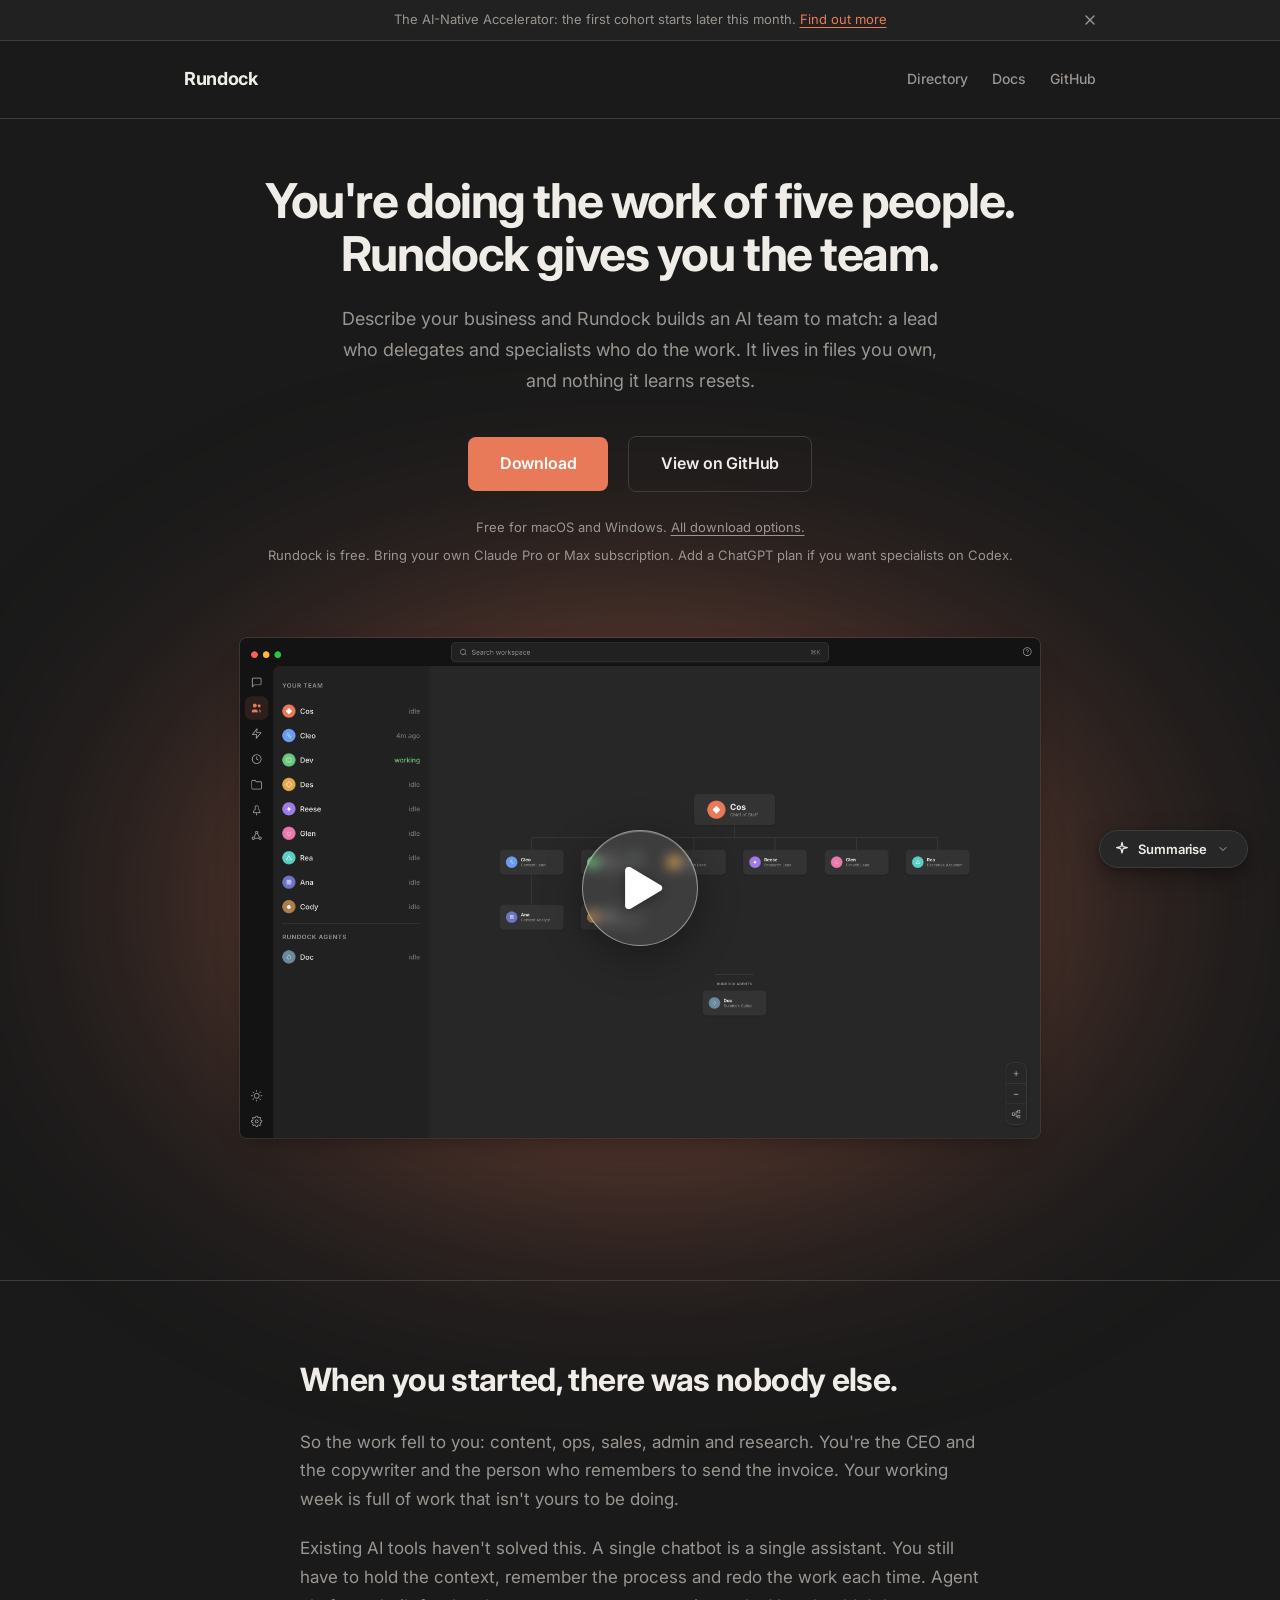
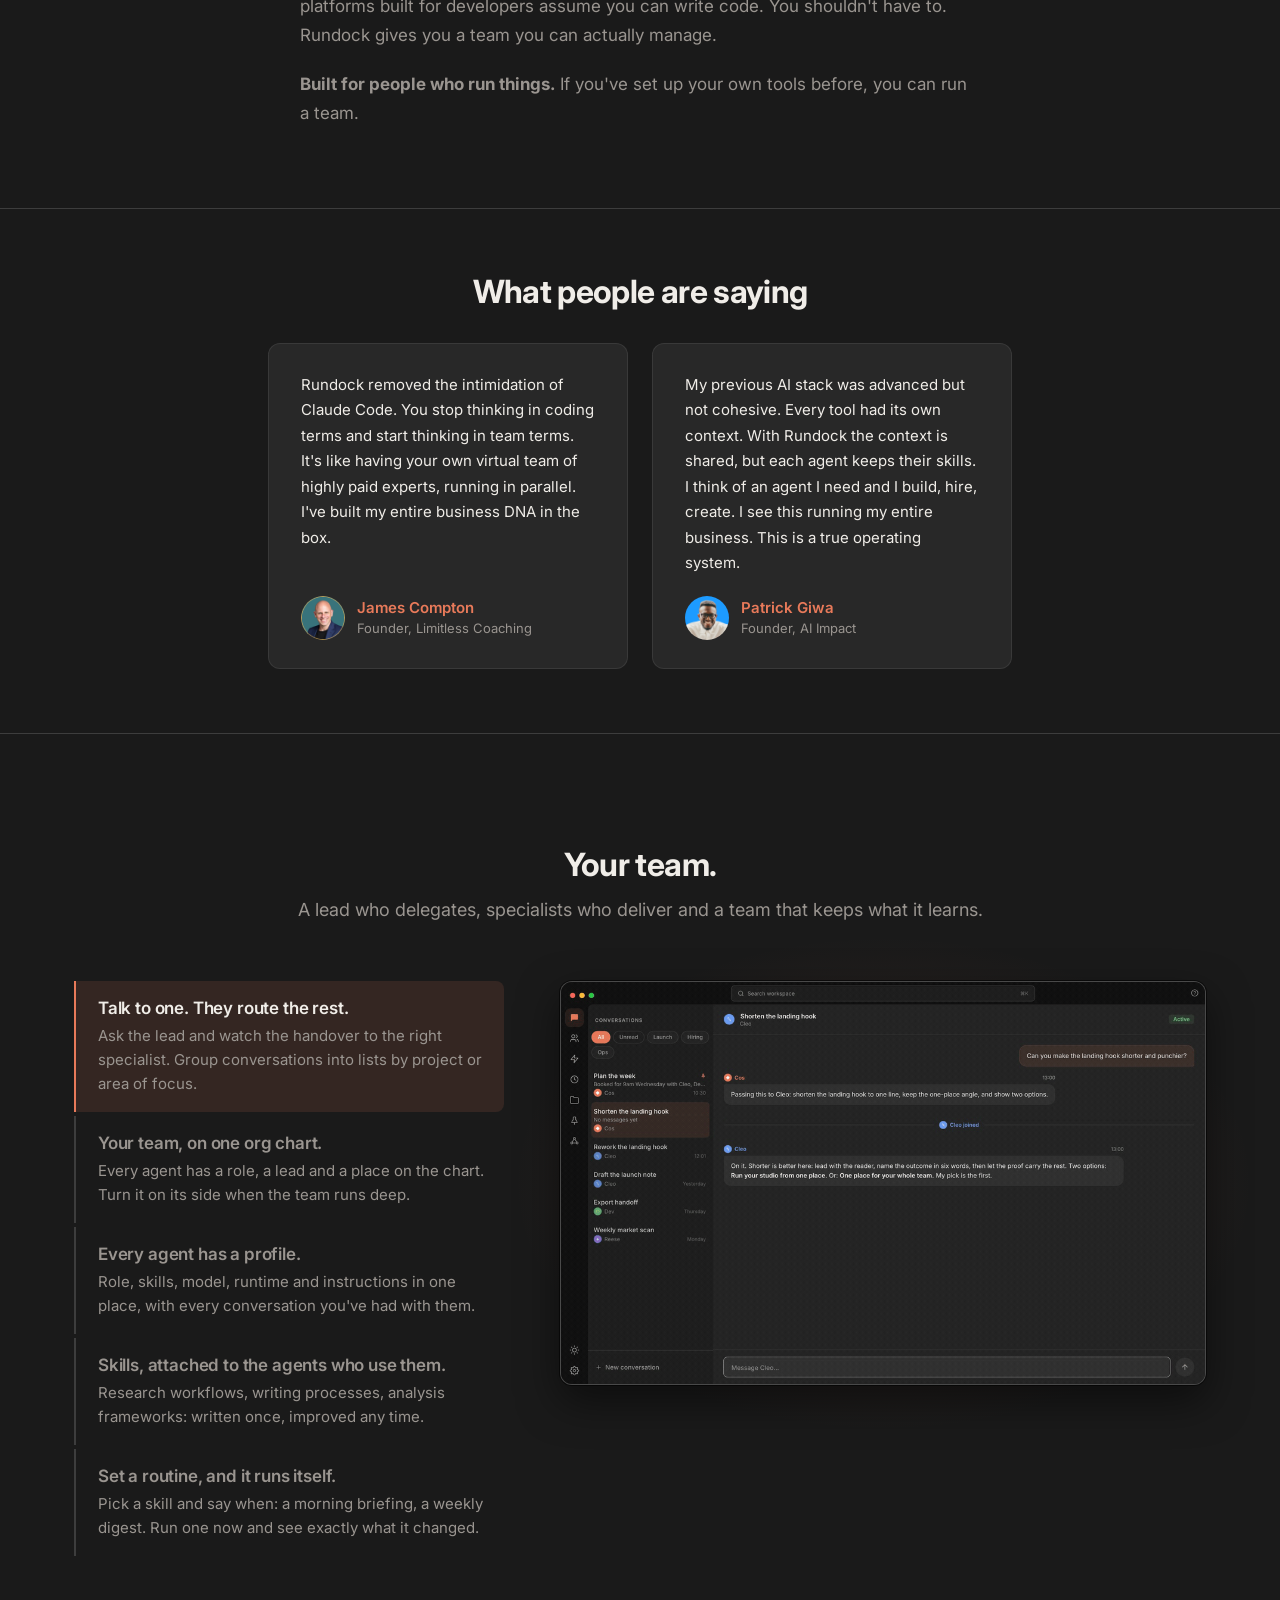
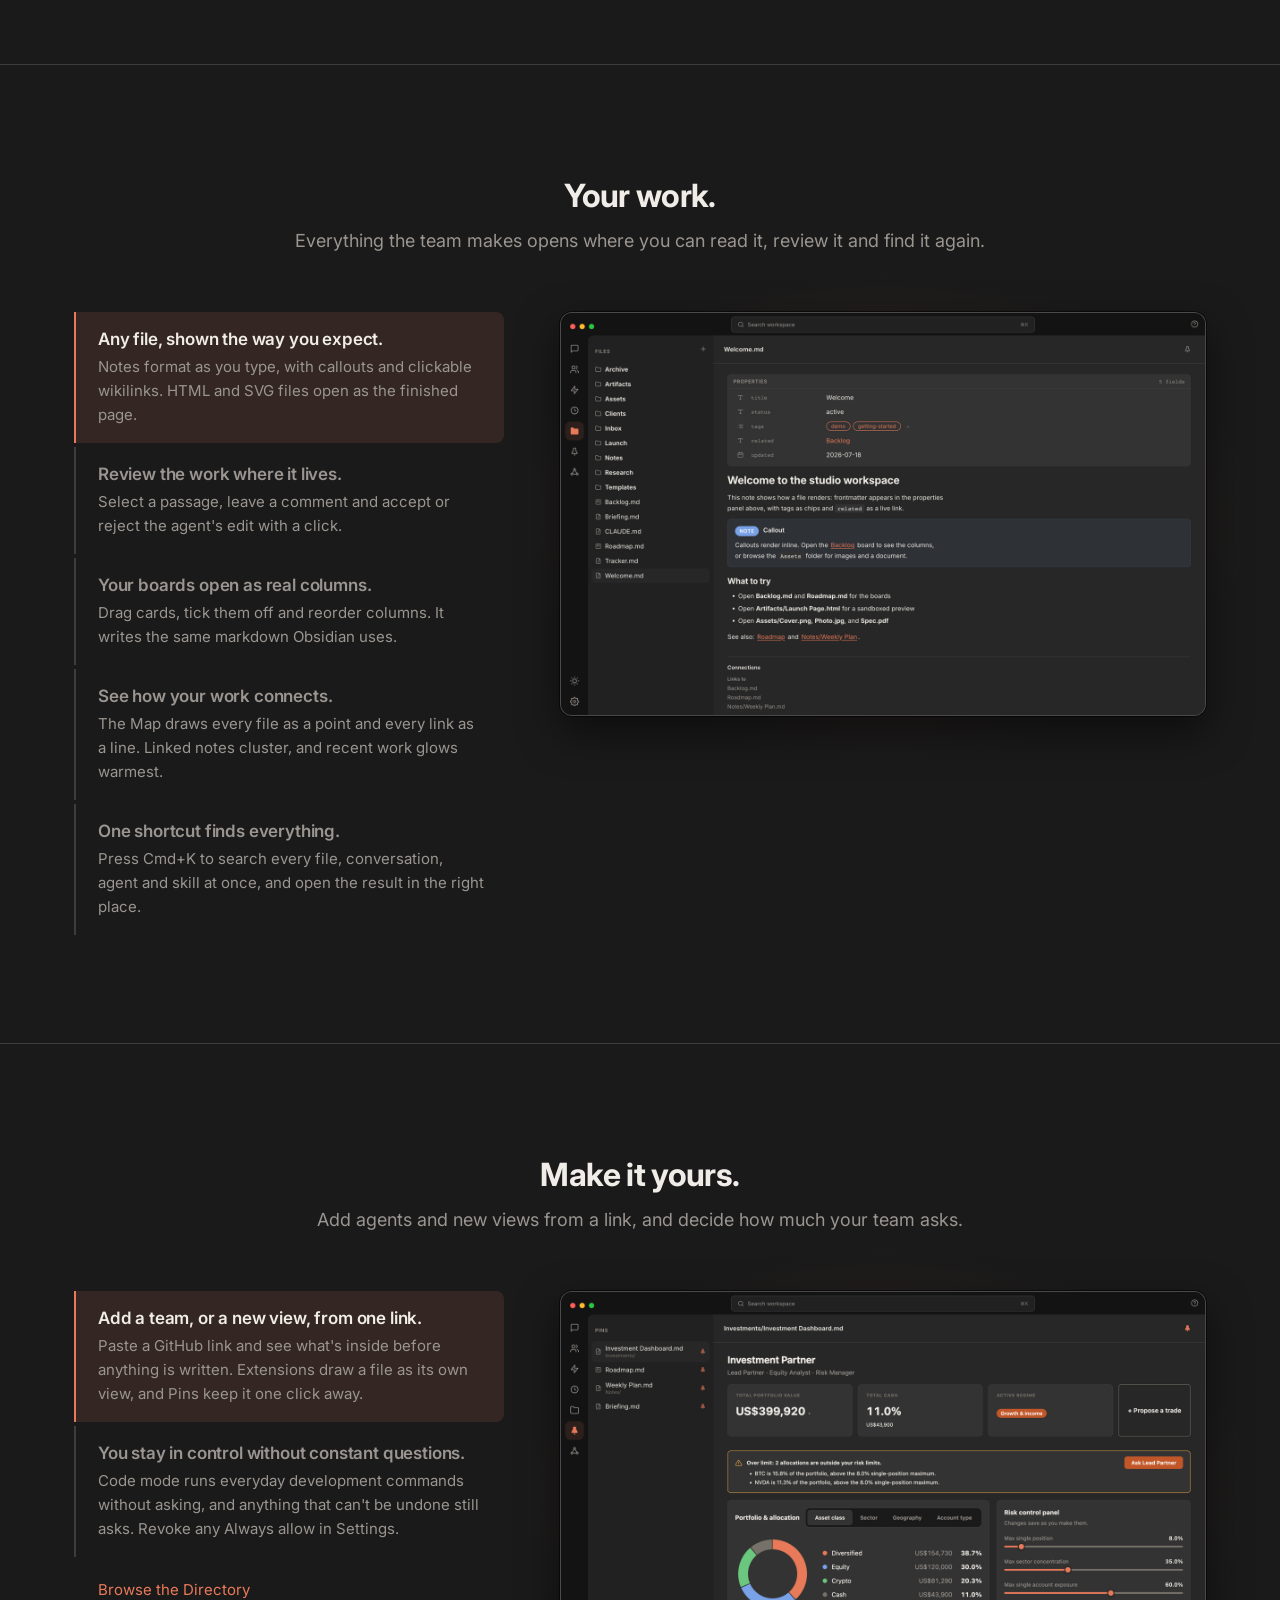
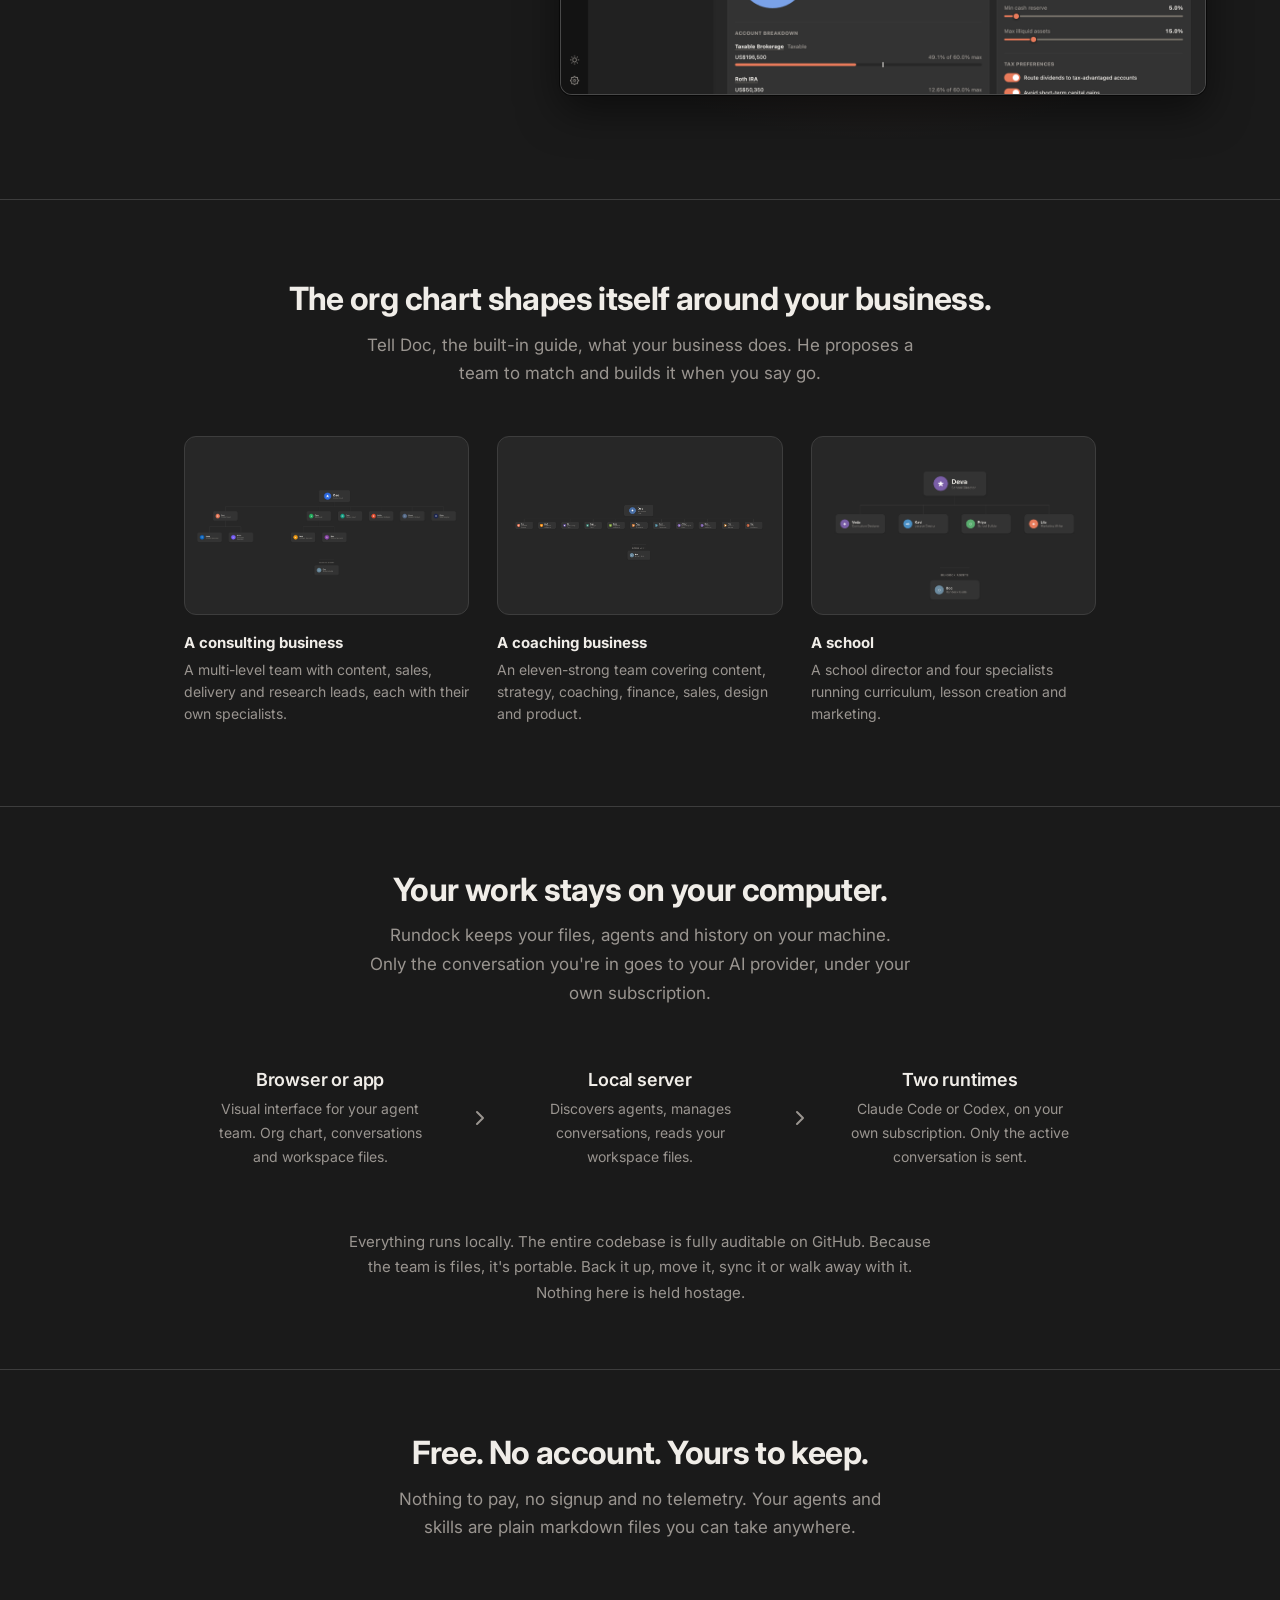
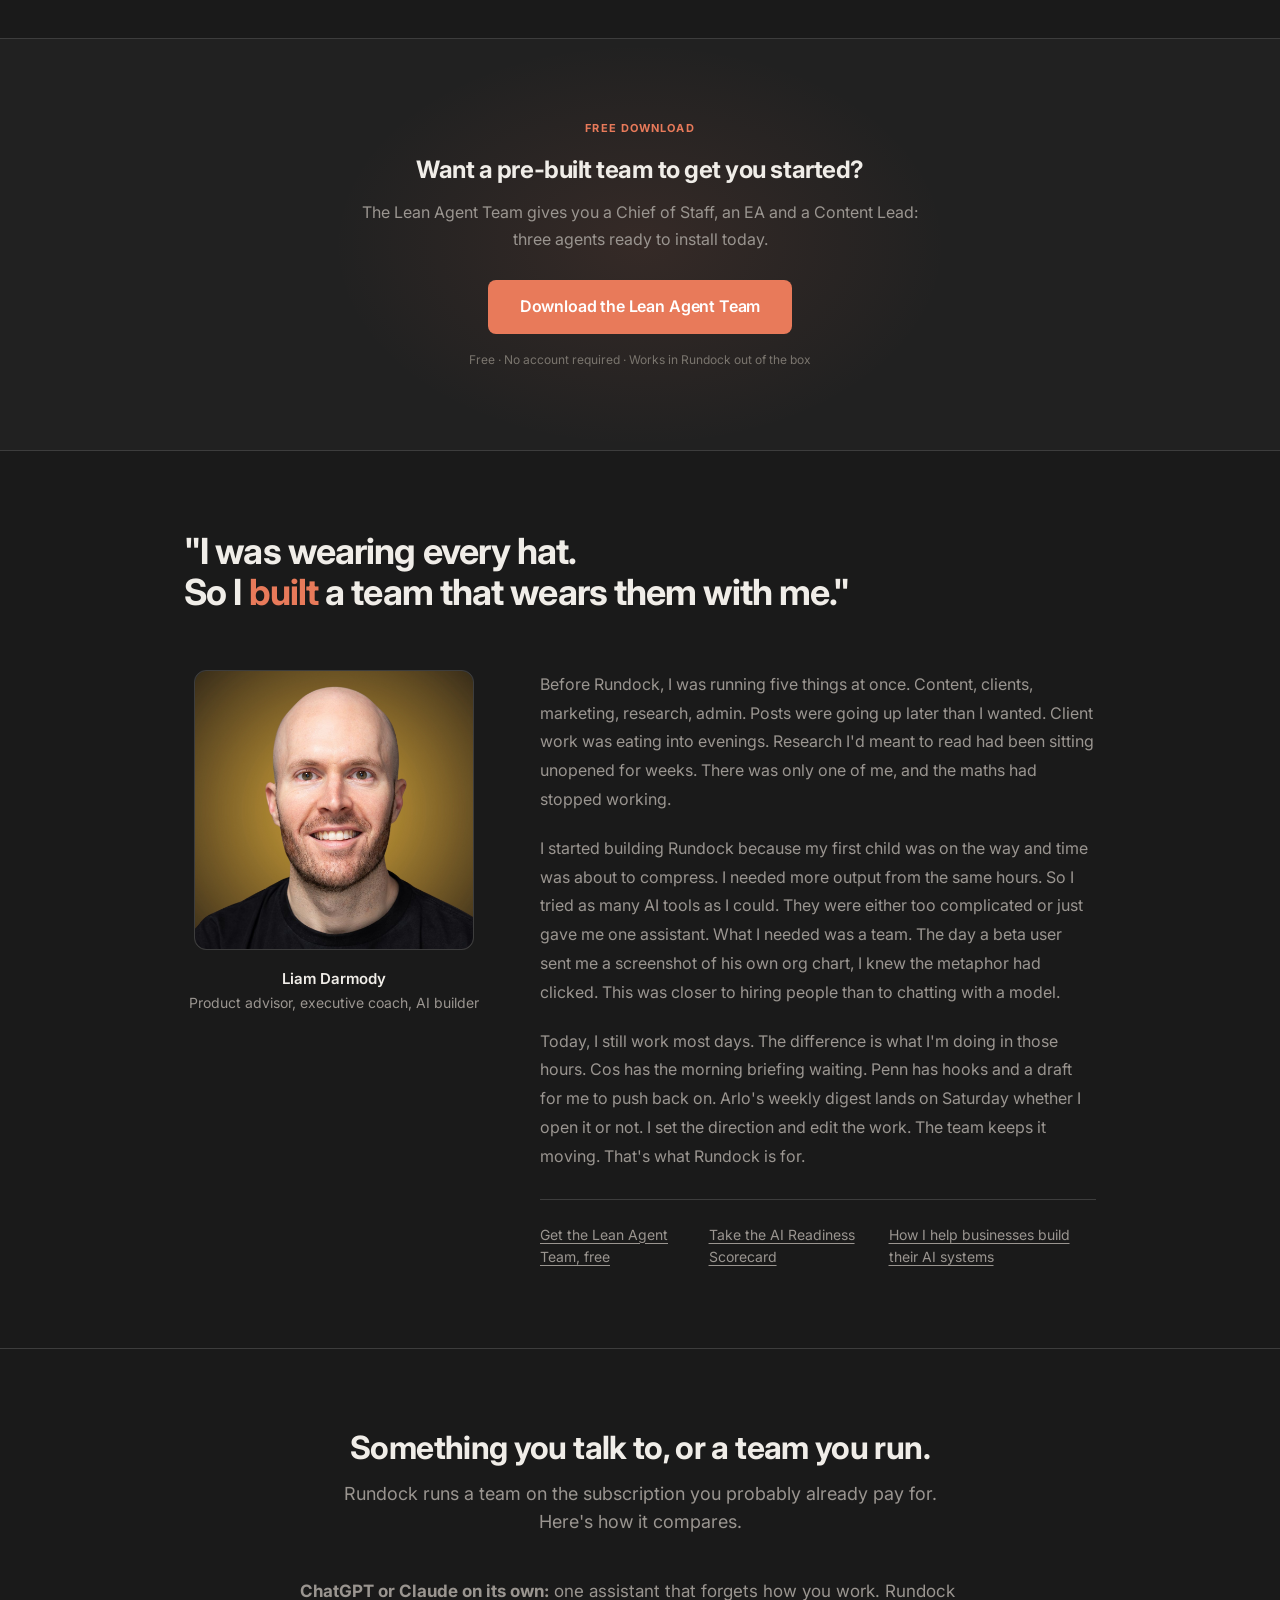
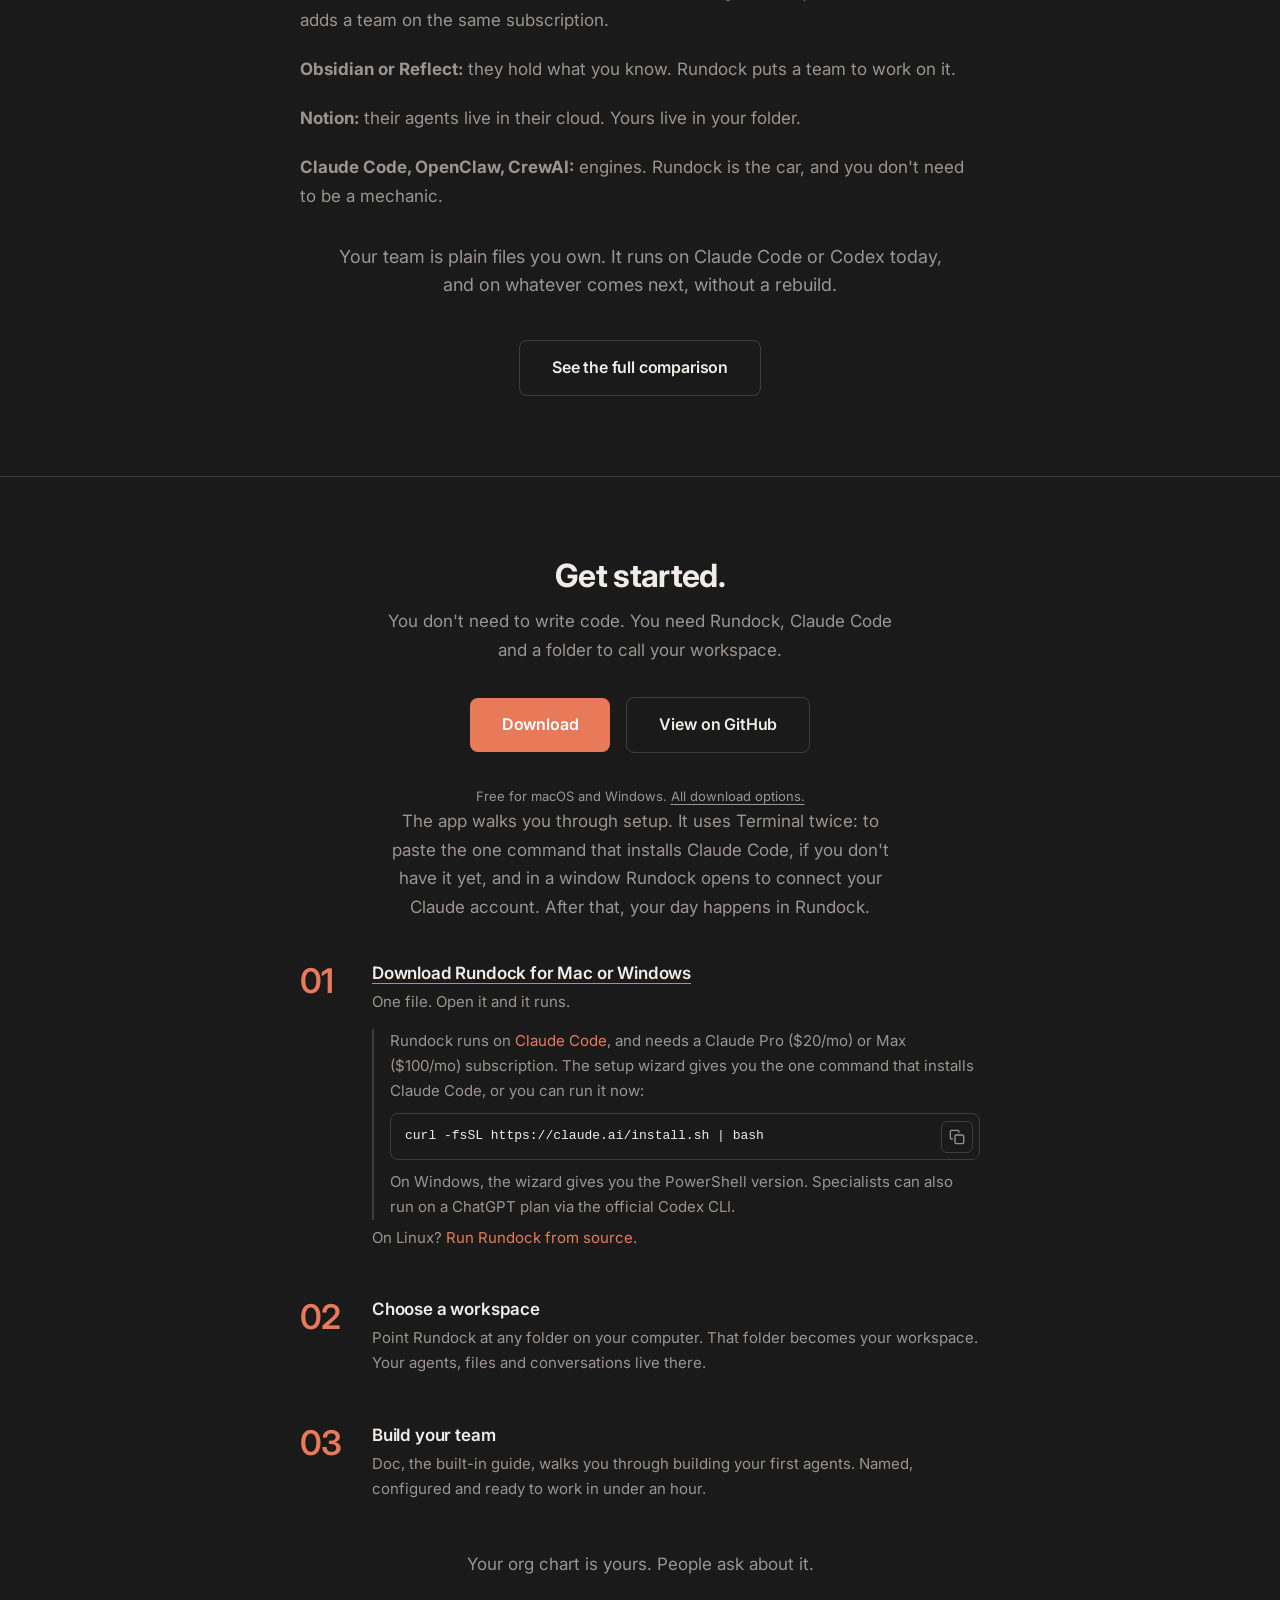
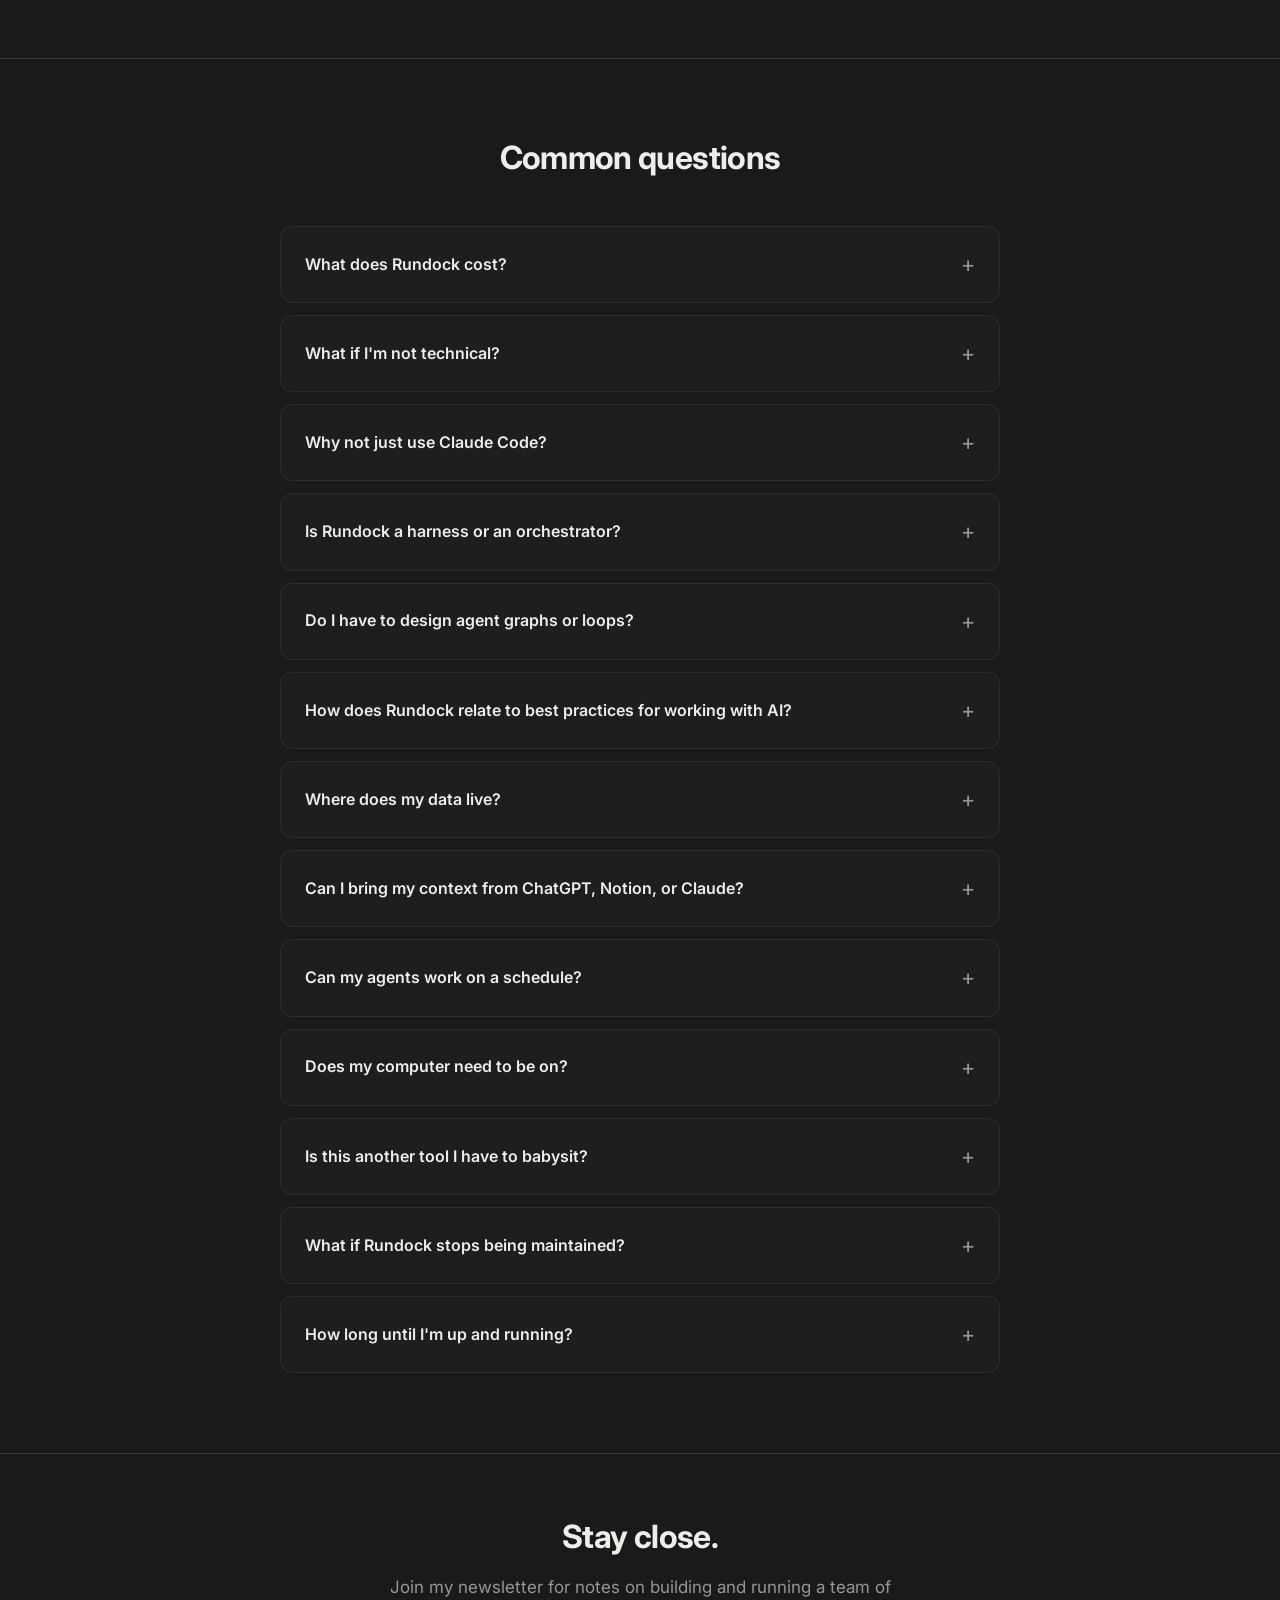
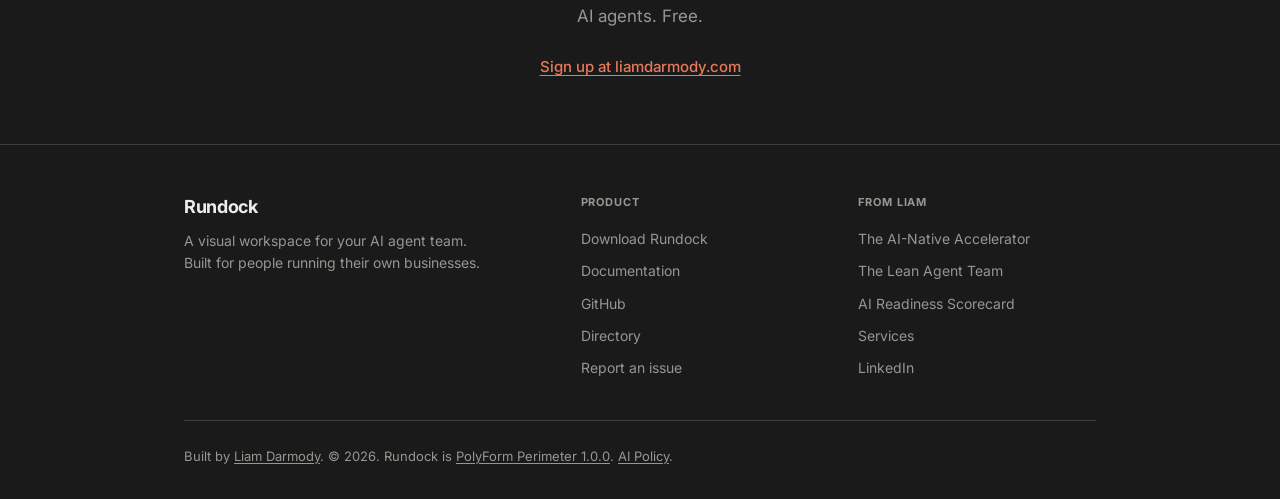
==== commit fc48bc84: "Call Doc the built-in guide and say setup takes under an hour The FAQ answer, step 3 of Get started " ====
--- a/index.html
+++ b/index.html
@@ -128,7 +128,7 @@
         "name": "What if I'm not technical?",
         "acceptedAnswer": {
           "@type": "Answer",
-          "text": "If you can describe what you want, Rundock can build it. You'll spend more time naming your agents than writing code. Doc, the built-in platform agent, walks you through setup and builds your first agents with you."
+          "text": "If you can describe what you want, Rundock can build it. You'll spend more time naming your agents than writing code. Doc, the built-in guide, walks you through setup and builds your first agents with you."
         }
       },
       {
@@ -2453,7 +2453,7 @@
           <div class="step-numeral">03</div>
           <div class="step-content">
             <h3>Build your team</h3>
-            <p>Doc, your platform agent, walks you through building your first agents. Named, configured and ready to work in under ten minutes.</p>
+            <p>Doc, the built-in guide, walks you through building your first agents. Named, configured and ready to work in under an hour.</p>
           </div>
         </div>
 
@@ -2477,7 +2477,7 @@
         </details>
         <details class="faq-item">
           <summary>What if I'm not technical?</summary>
-          <p>If you can describe what you want, Rundock can build it. You'll spend more time naming your agents than writing code. Doc, the built-in platform agent, walks you through setup and builds your first agents with you.</p>
+          <p>If you can describe what you want, Rundock can build it. You'll spend more time naming your agents than writing code. Doc, the built-in guide, walks you through setup and builds your first agents with you.</p>
         </details>
         <details class="faq-item">
           <summary>Why not just use Claude Code?</summary>
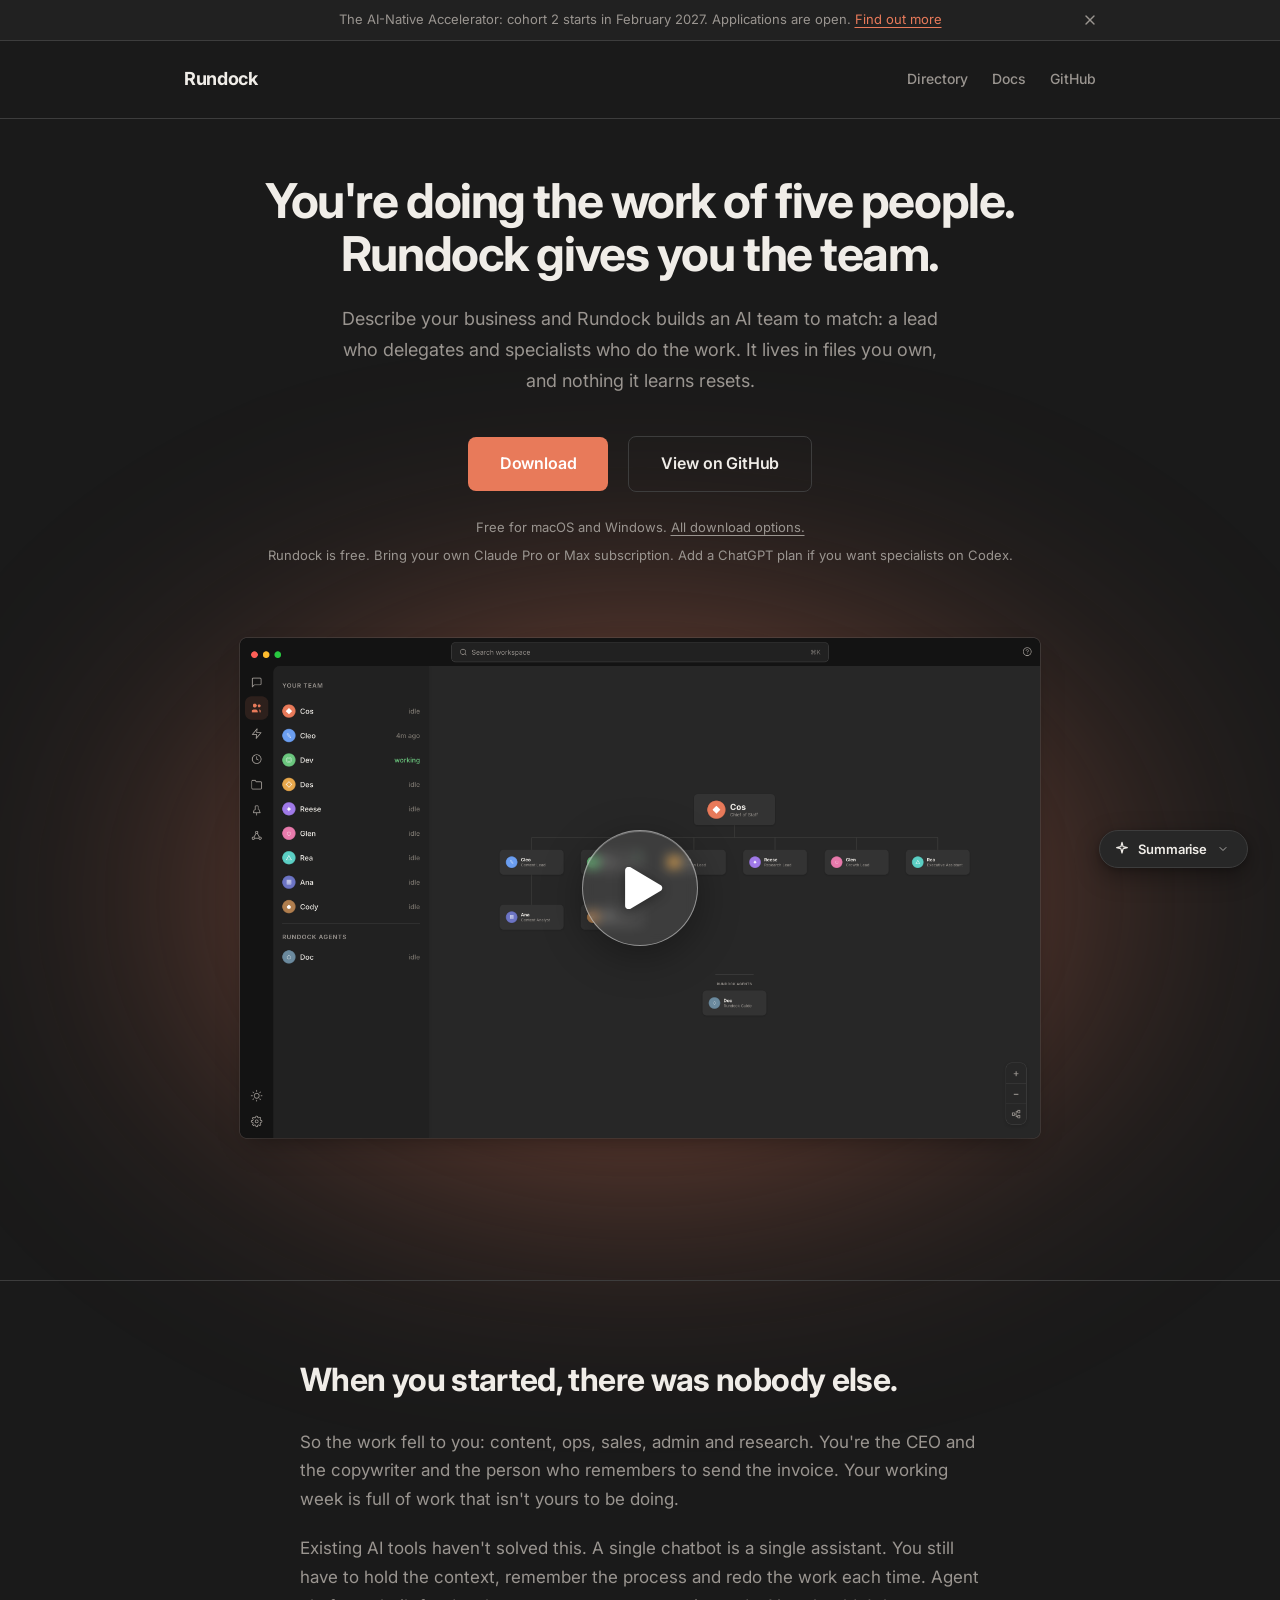
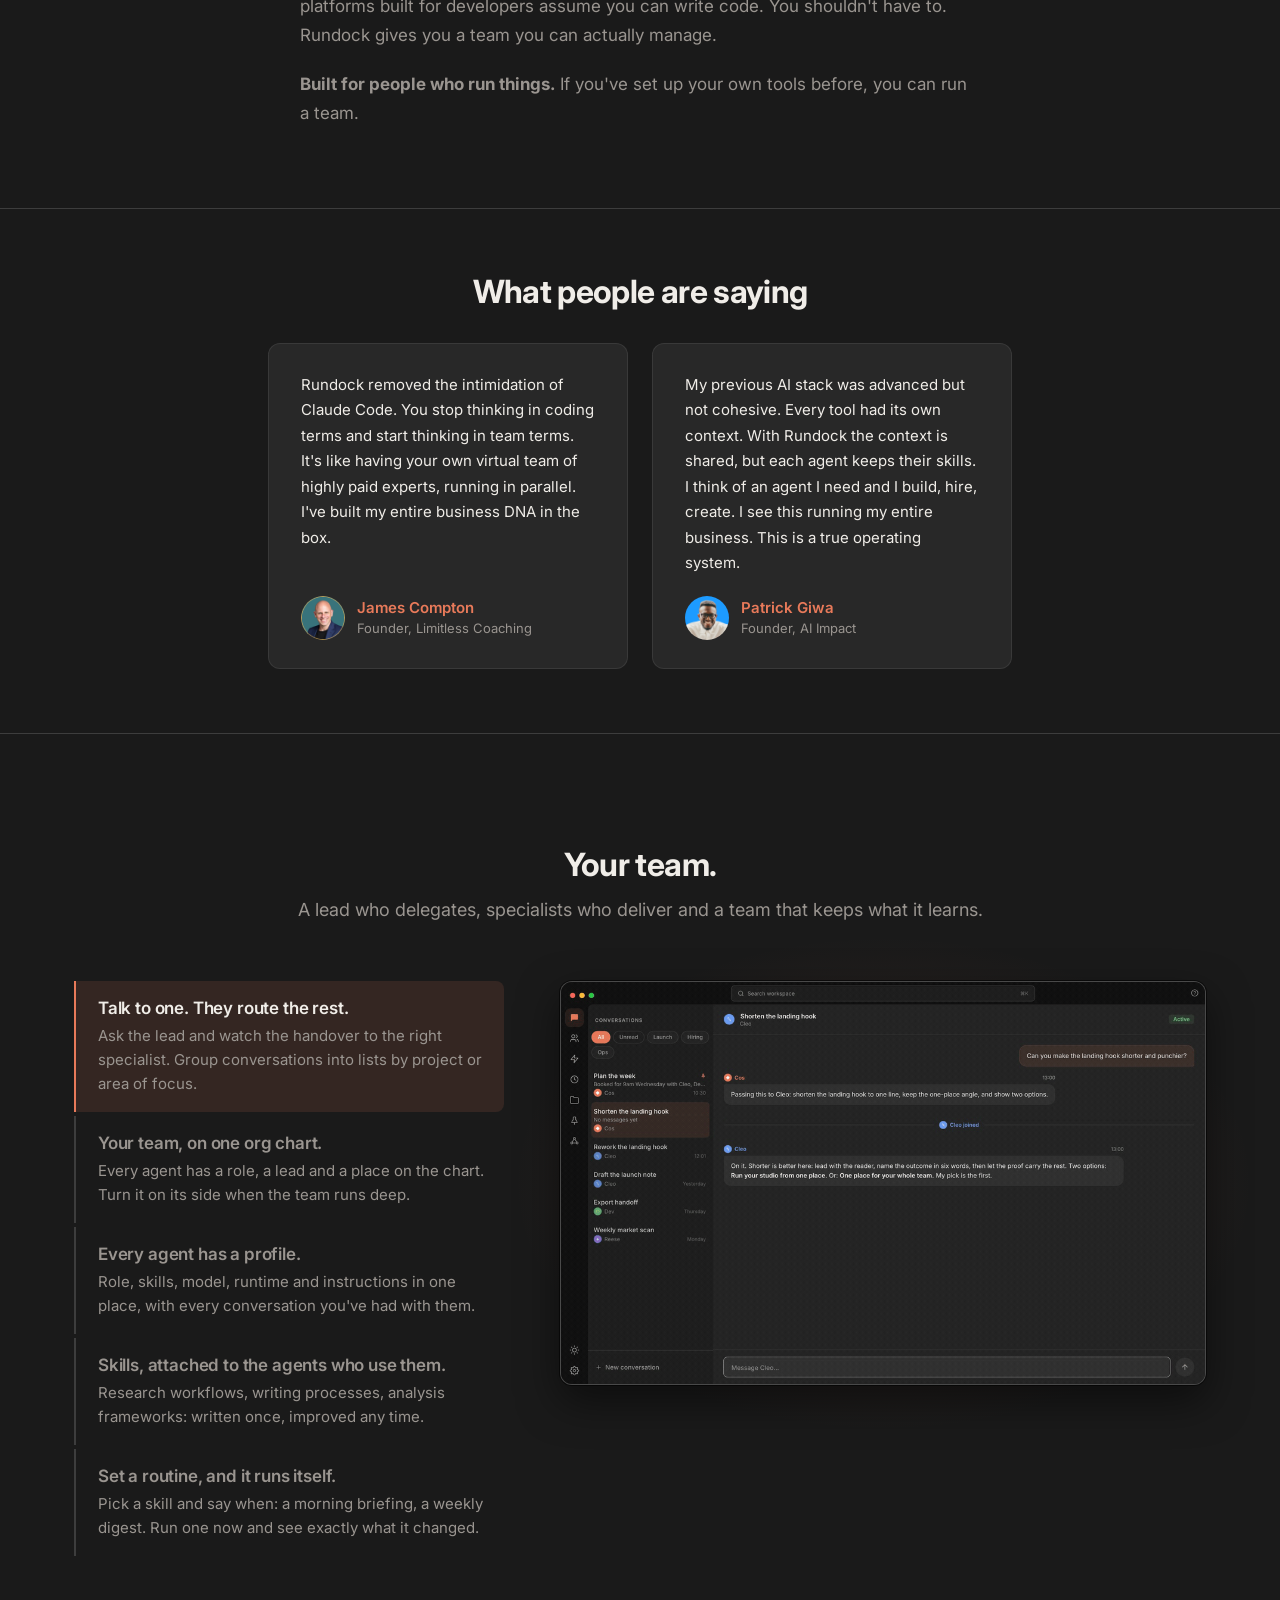
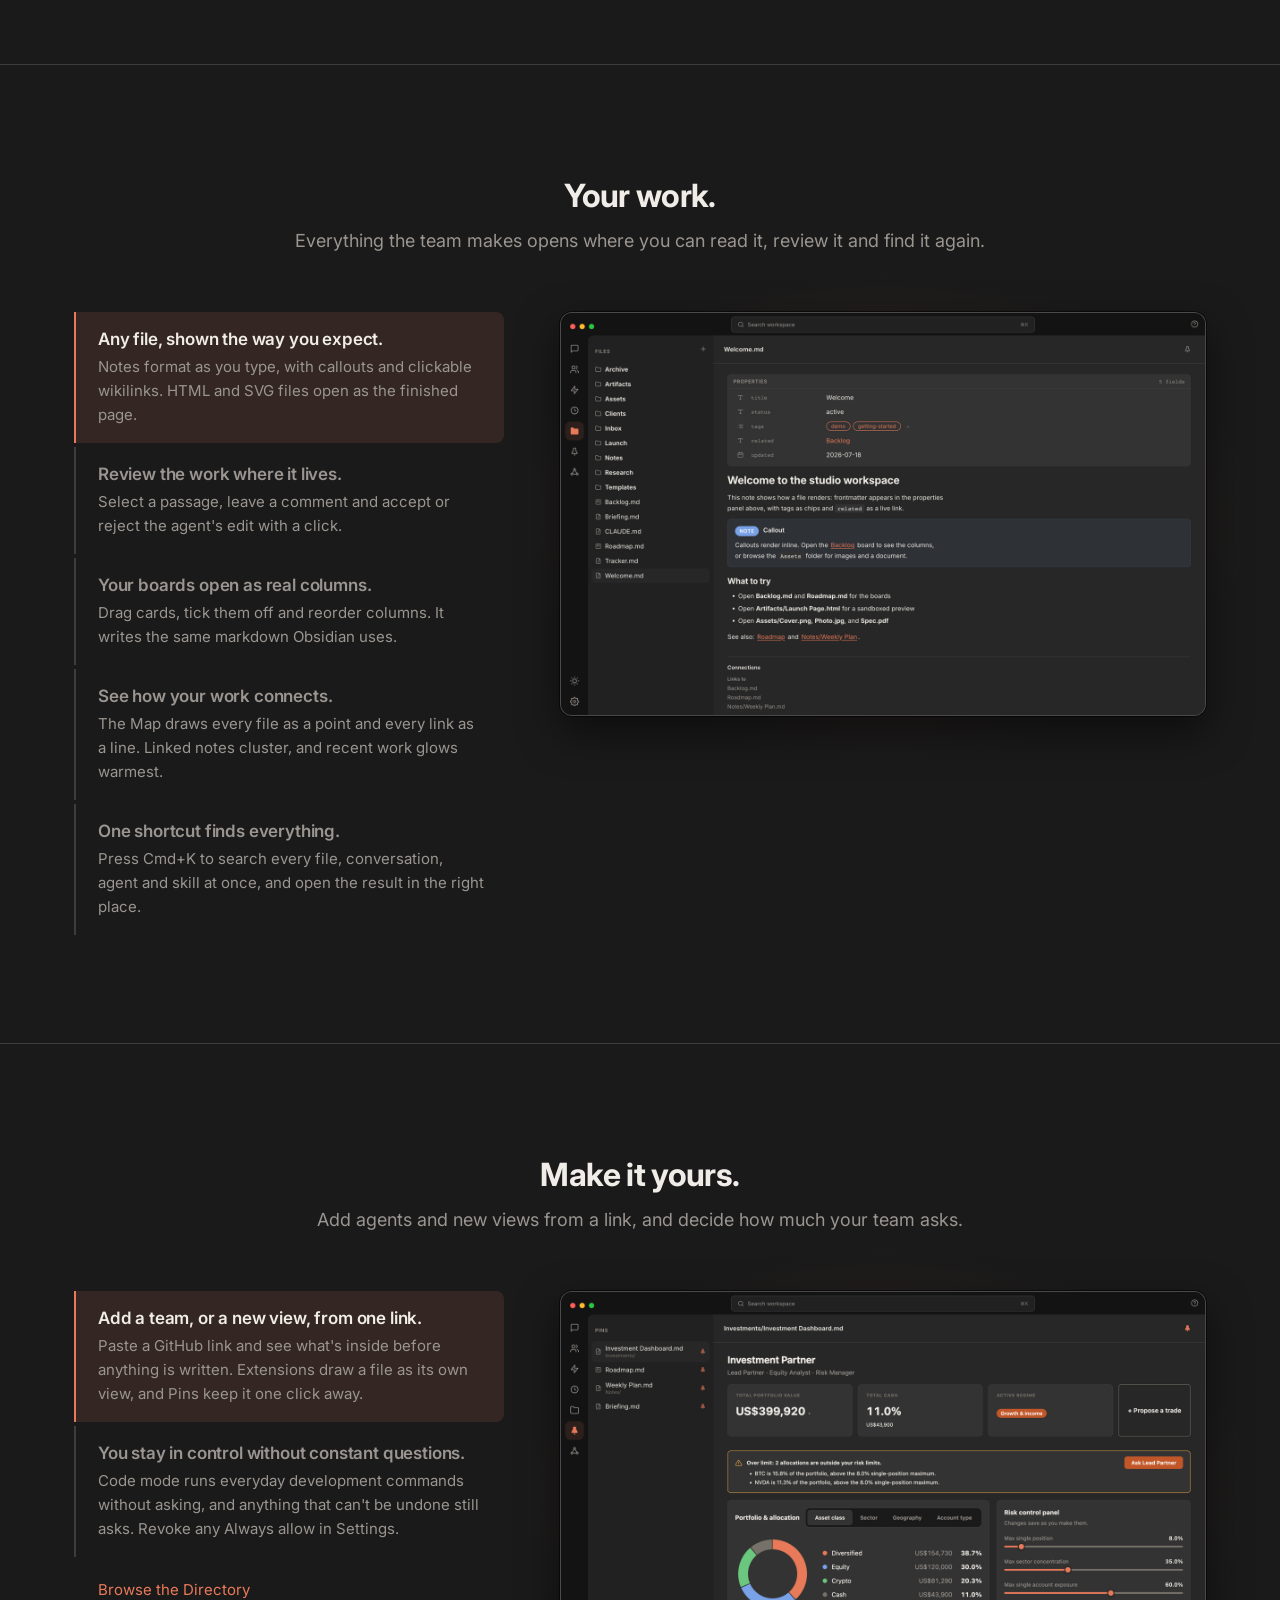
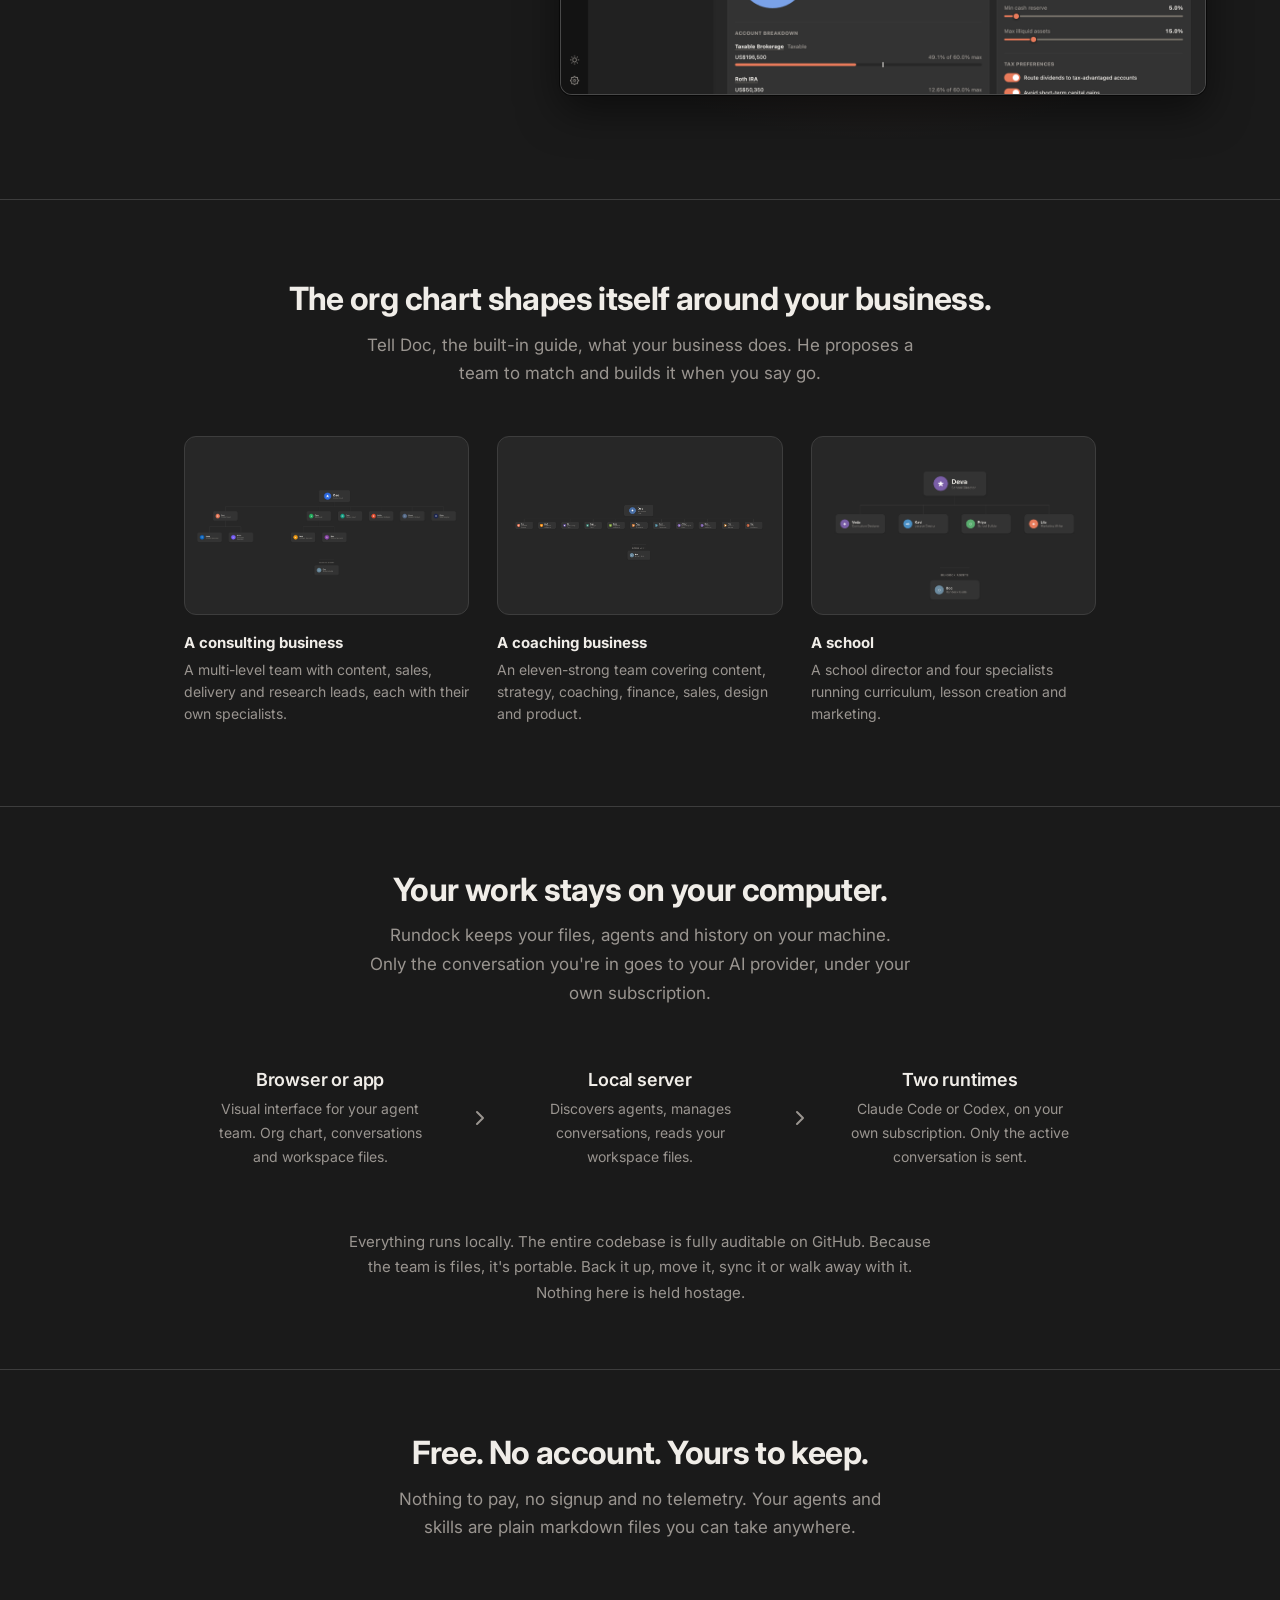
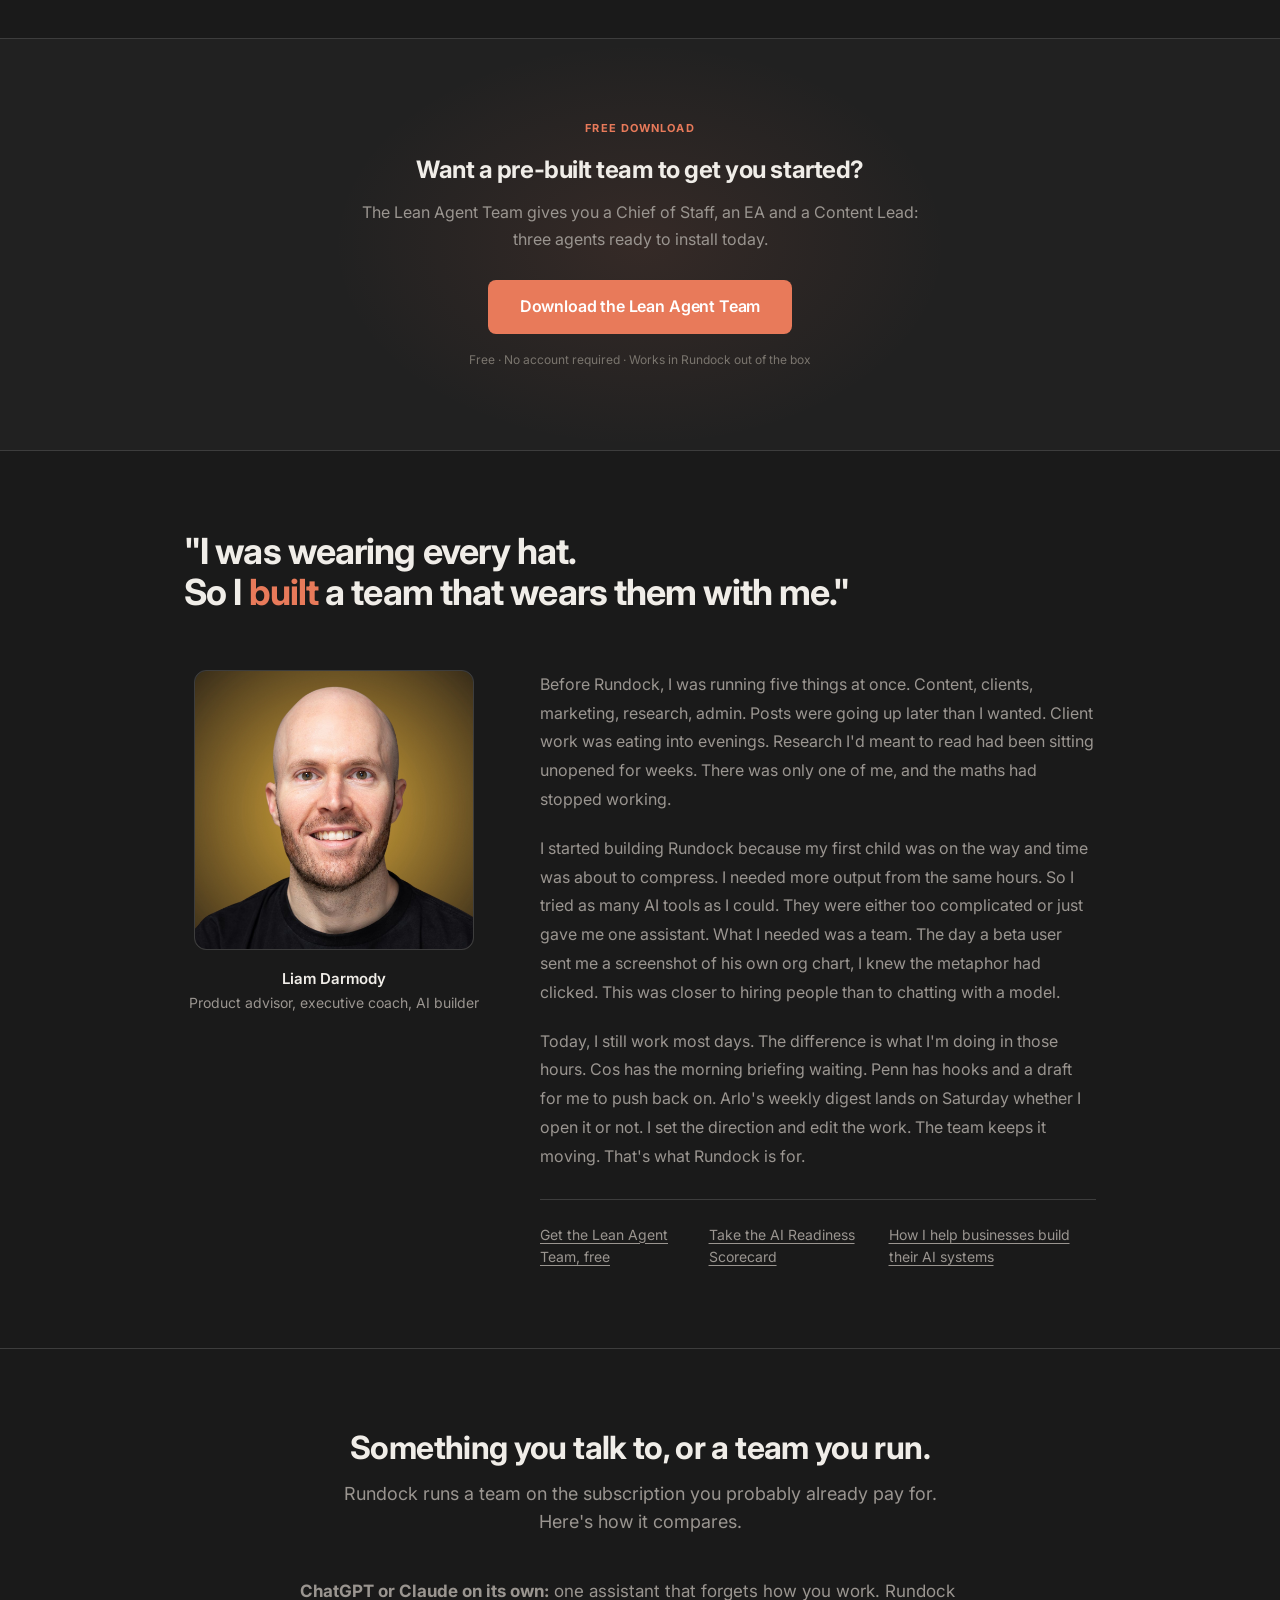
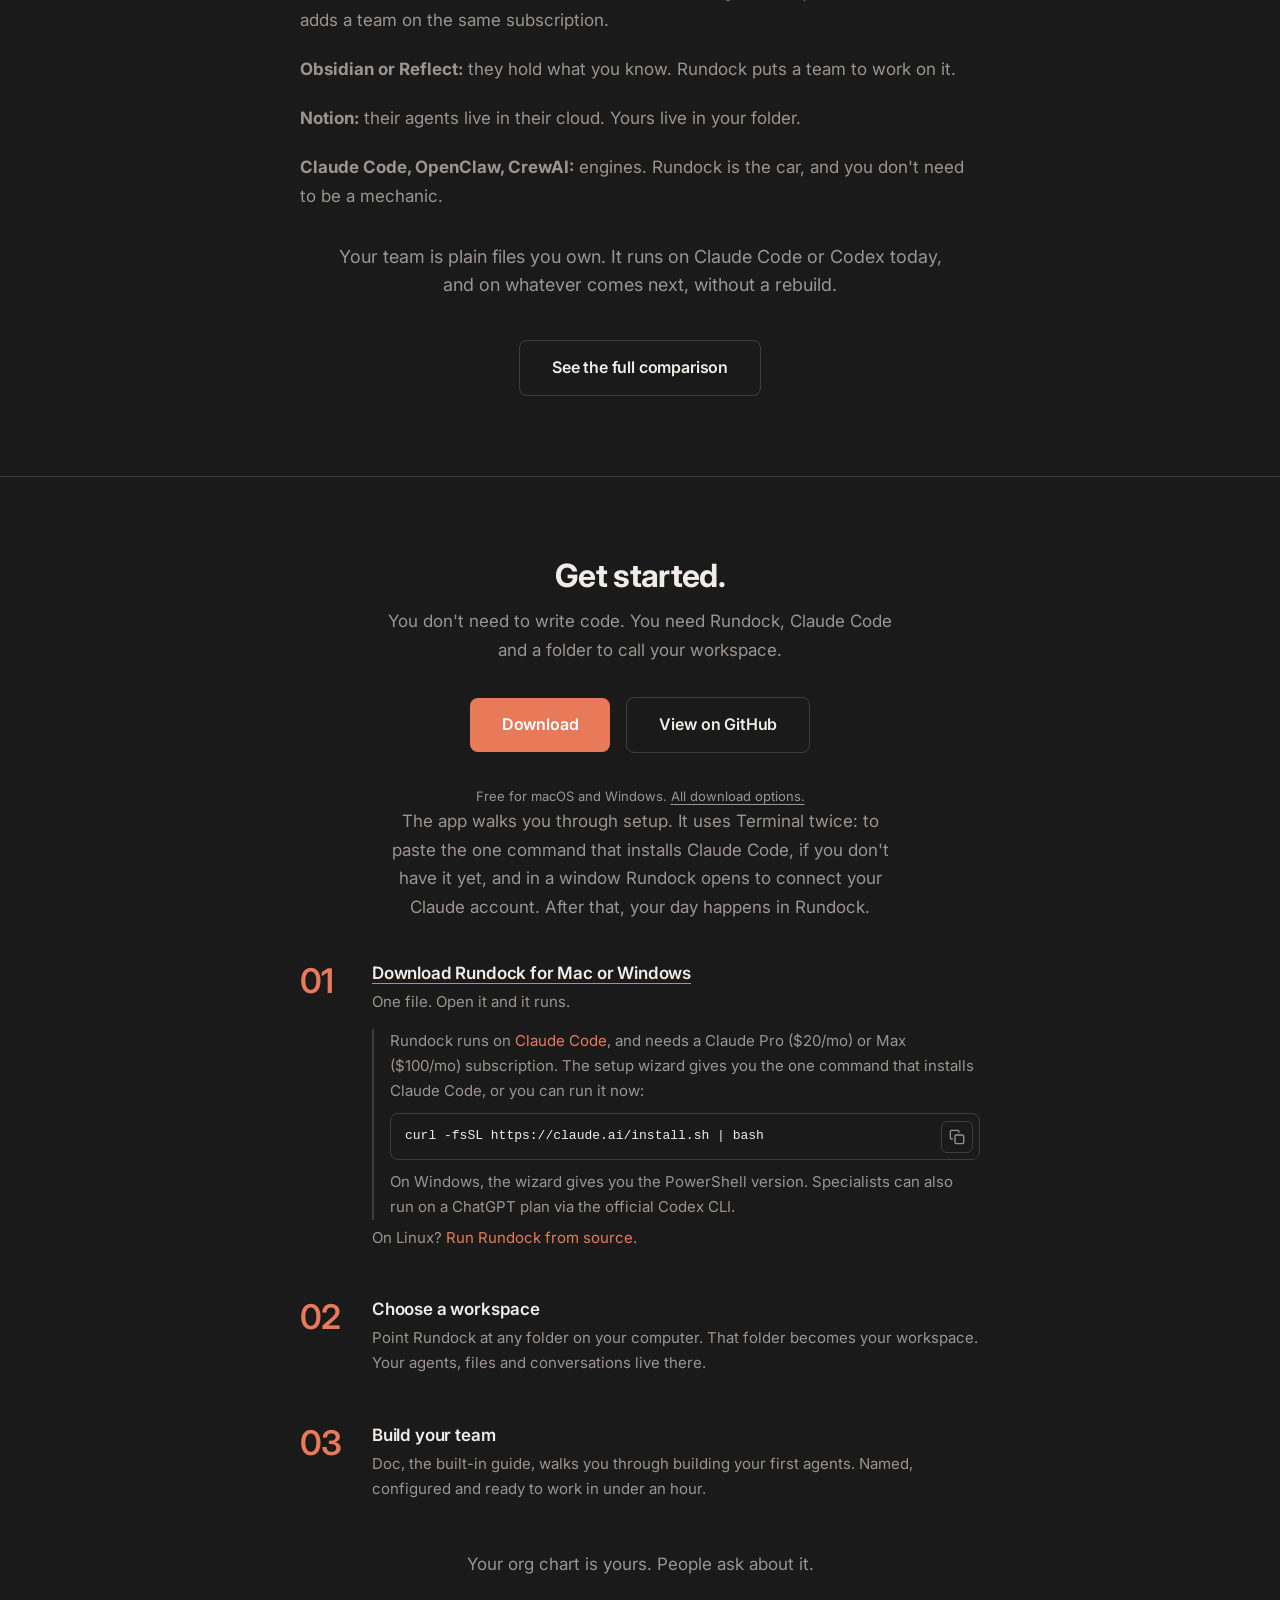
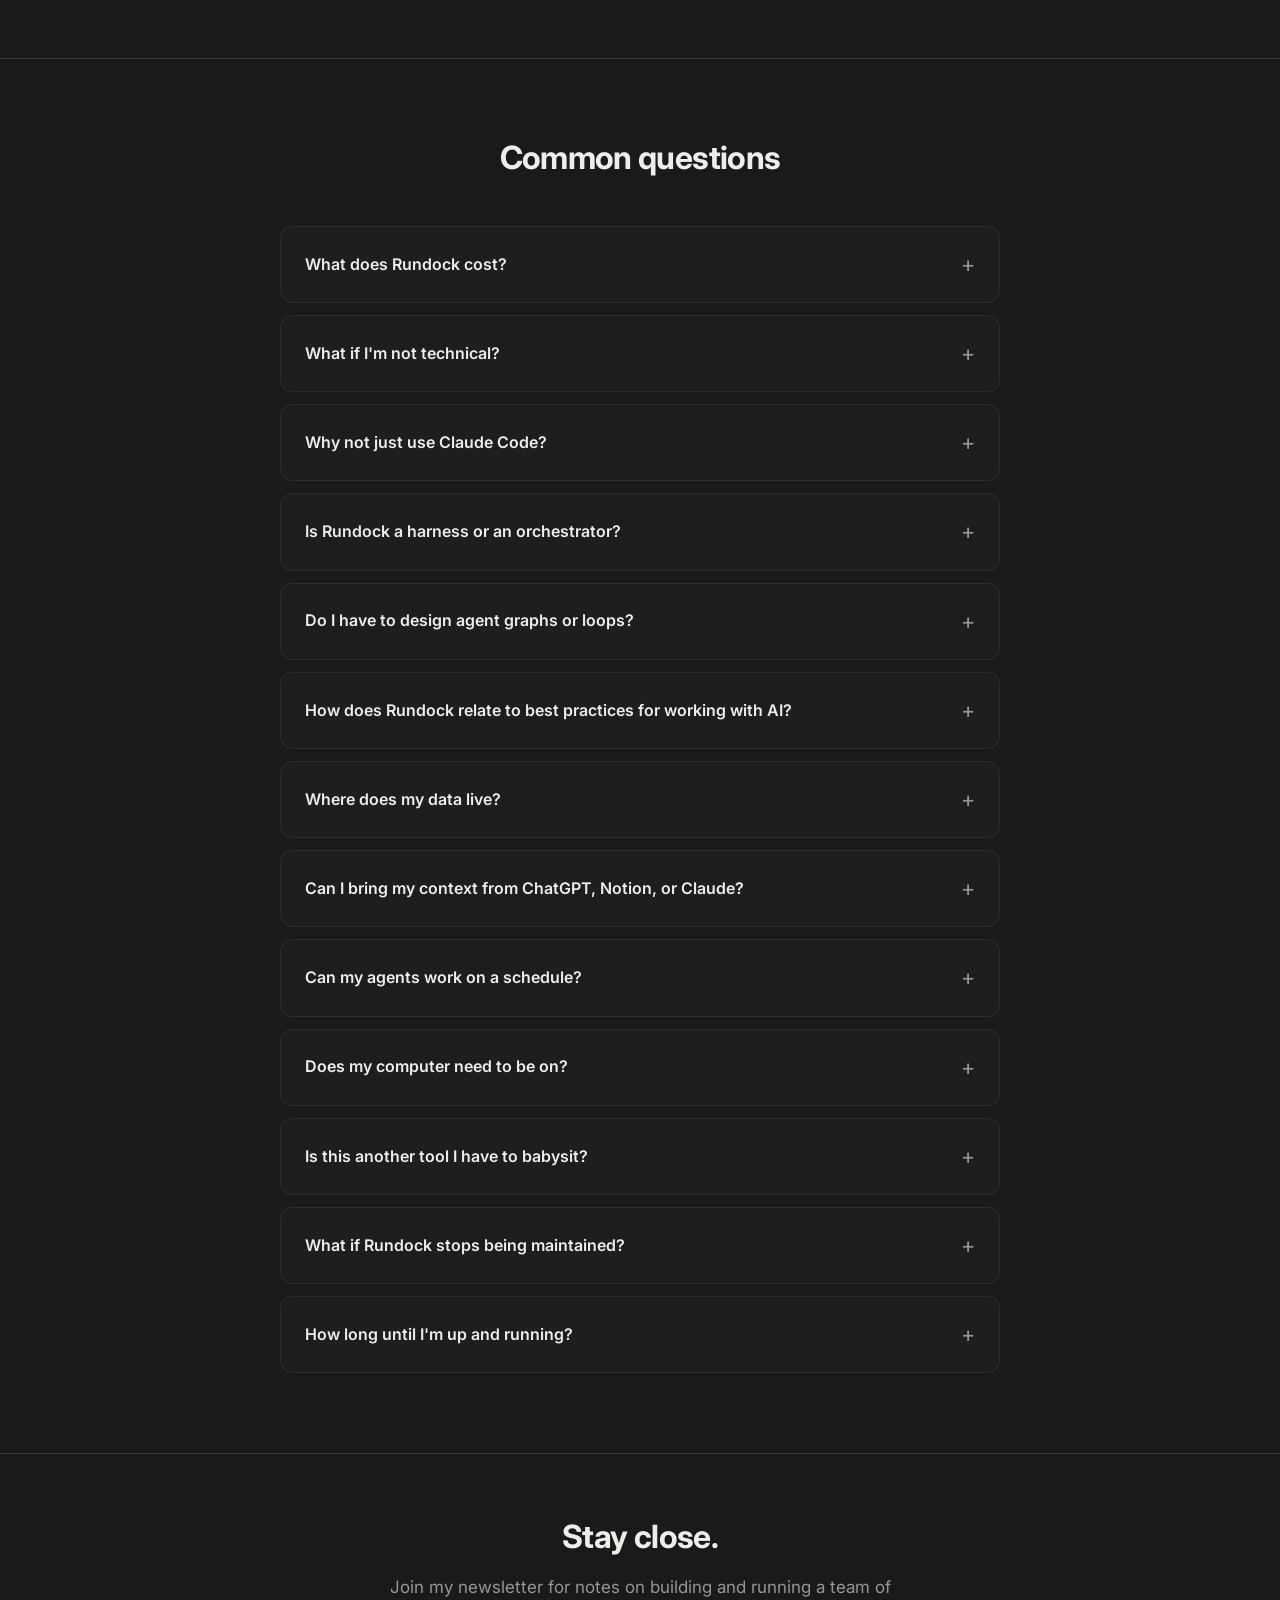
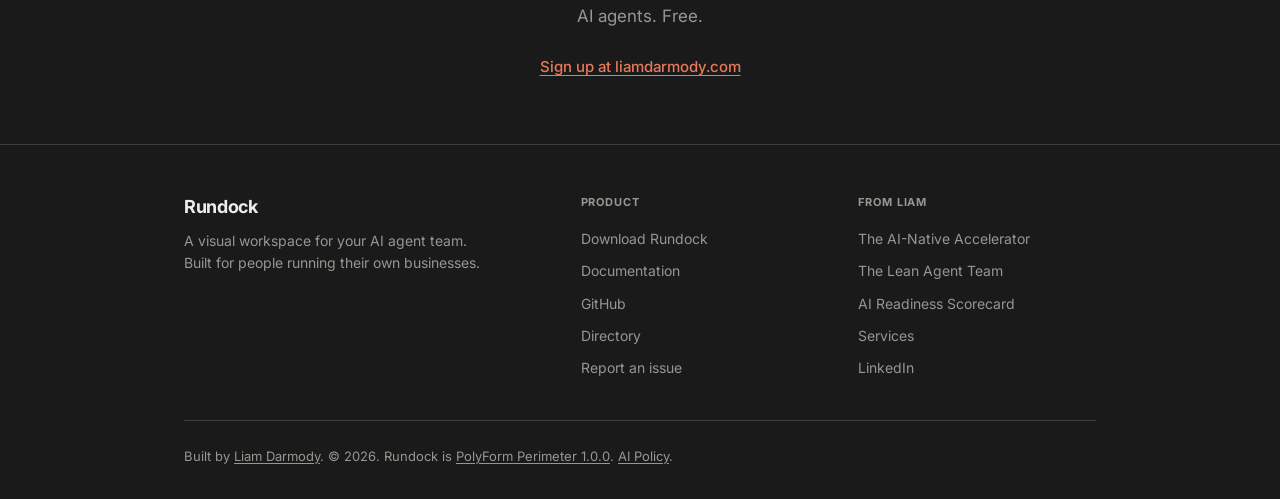
==== commit ea094456: "Announce Accelerator cohort 2 and name both subscriptions The announcement strip now announces cohor" ====
--- a/index.html
+++ b/index.html
@@ -6,13 +6,13 @@
   <title>Rundock: Your AI agent team</title>
   <meta name="description" content="Stop re-explaining your business to a chatbot. Rundock is the AI team workspace: a team of AI agents in files you own, and everything they learn stays yours.">
   <meta property="og:title" content="Rundock: The AI team workspace">
-  <meta property="og:description" content="The AI team workspace. Build and manage a team of AI agents in files you own. Nothing it learns resets. Works with your Claude or ChatGPT subscription.">
+  <meta property="og:description" content="The AI team workspace. Build and manage a team of AI agents in files you own. Nothing it learns resets. Works with your Claude and ChatGPT subscriptions.">
   <meta property="og:image" content="https://rundock.ai/rundock-og.png">
   <meta property="og:type" content="website">
   <meta property="og:url" content="https://rundock.ai">
   <meta name="twitter:card" content="summary_large_image">
   <meta name="twitter:title" content="Rundock: Your AI agent team">
-  <meta name="twitter:description" content="A visual workspace for your AI agent team. Built for people running their own businesses. Works with your Claude or ChatGPT subscription.">
+  <meta name="twitter:description" content="A visual workspace for your AI agent team. Built for people running their own businesses. Works with your Claude and ChatGPT subscriptions.">
   <meta name="twitter:image" content="https://rundock.ai/rundock-og.png">
   <link rel="icon" type="image/svg+xml" href="/favicon.svg">
   <link rel="canonical" href="https://rundock.ai/">
@@ -28,7 +28,7 @@
     "@type": "SoftwareApplication",
     "@id": "https://rundock.ai/#software",
     "name": "Rundock",
-    "description": "A visual workspace for your AI agent team. Built for people running their own businesses. Works with your Claude or ChatGPT subscription.",
+    "description": "A visual workspace for your AI agent team. Built for people running their own businesses. Works with your Claude and ChatGPT subscriptions.",
     "applicationCategory": "ProductivityApplication",
     "operatingSystem": "macOS, Windows",
     "url": "https://rundock.ai",
@@ -90,7 +90,7 @@
     "name": "Rundock",
     "url": "https://rundock.ai/",
     "publisher": { "@id": "https://withcuriousgrowth.com/#organization" },
-    "description": "A visual workspace for your AI agent team. Built for people running their own businesses. Works with your Claude or ChatGPT subscription."
+    "description": "A visual workspace for your AI agent team. Built for people running their own businesses. Works with your Claude and ChatGPT subscriptions."
   }
   </script>
   <script type="application/ld+json">
@@ -100,7 +100,7 @@
     "@id": "https://rundock.ai/#webpage",
     "url": "https://rundock.ai/",
     "name": "Rundock: Your AI agent team",
-    "description": "A visual workspace for your AI agent team. Built for people running their own businesses. Works with your Claude or ChatGPT subscription.",
+    "description": "A visual workspace for your AI agent team. Built for people running their own businesses. Works with your Claude and ChatGPT subscriptions.",
     "isPartOf": { "@id": "https://rundock.ai/#website" },
     "primaryImageOfPage": {
       "@type": "ImageObject",
@@ -1930,13 +1930,13 @@
   ==================================================== -->
   <div class="cohort-strip" id="cohort-strip" role="region" aria-label="Announcement">
     <div class="container">
-      <p>The AI-Native Accelerator: the first cohort starts later this month. <a href="https://theainativeaccelerator.com" target="_blank" rel="noopener">Find out more</a></p>
+      <p>The AI-Native Accelerator: cohort 2 starts in February 2027. Applications are open. <a href="https://theainativeaccelerator.com/?utm_source=rundock&amp;utm_medium=banner&amp;utm_campaign=cohort2" target="_blank" rel="noopener">Find out more</a></p>
       <button type="button" class="cohort-strip-close" aria-label="Dismiss announcement"><svg viewBox="0 0 24 24" fill="none" stroke="currentColor" stroke-width="2" stroke-linecap="round" stroke-linejoin="round" aria-hidden="true"><line x1="18" y1="6" x2="6" y2="18"/><line x1="6" y1="6" x2="18" y2="18"/></svg></button>
     </div>
   </div>
   <script>
   (function () {
-    var KEY = 'rundock.cohortStrip.dismissed';
+    var KEY = 'rundock.cohortStrip.c2.dismissed';
     var strip = document.getElementById('cohort-strip');
     if (!strip) return;
     try { if (localStorage.getItem(KEY) === '1') { strip.remove(); return; } } catch (e) {}
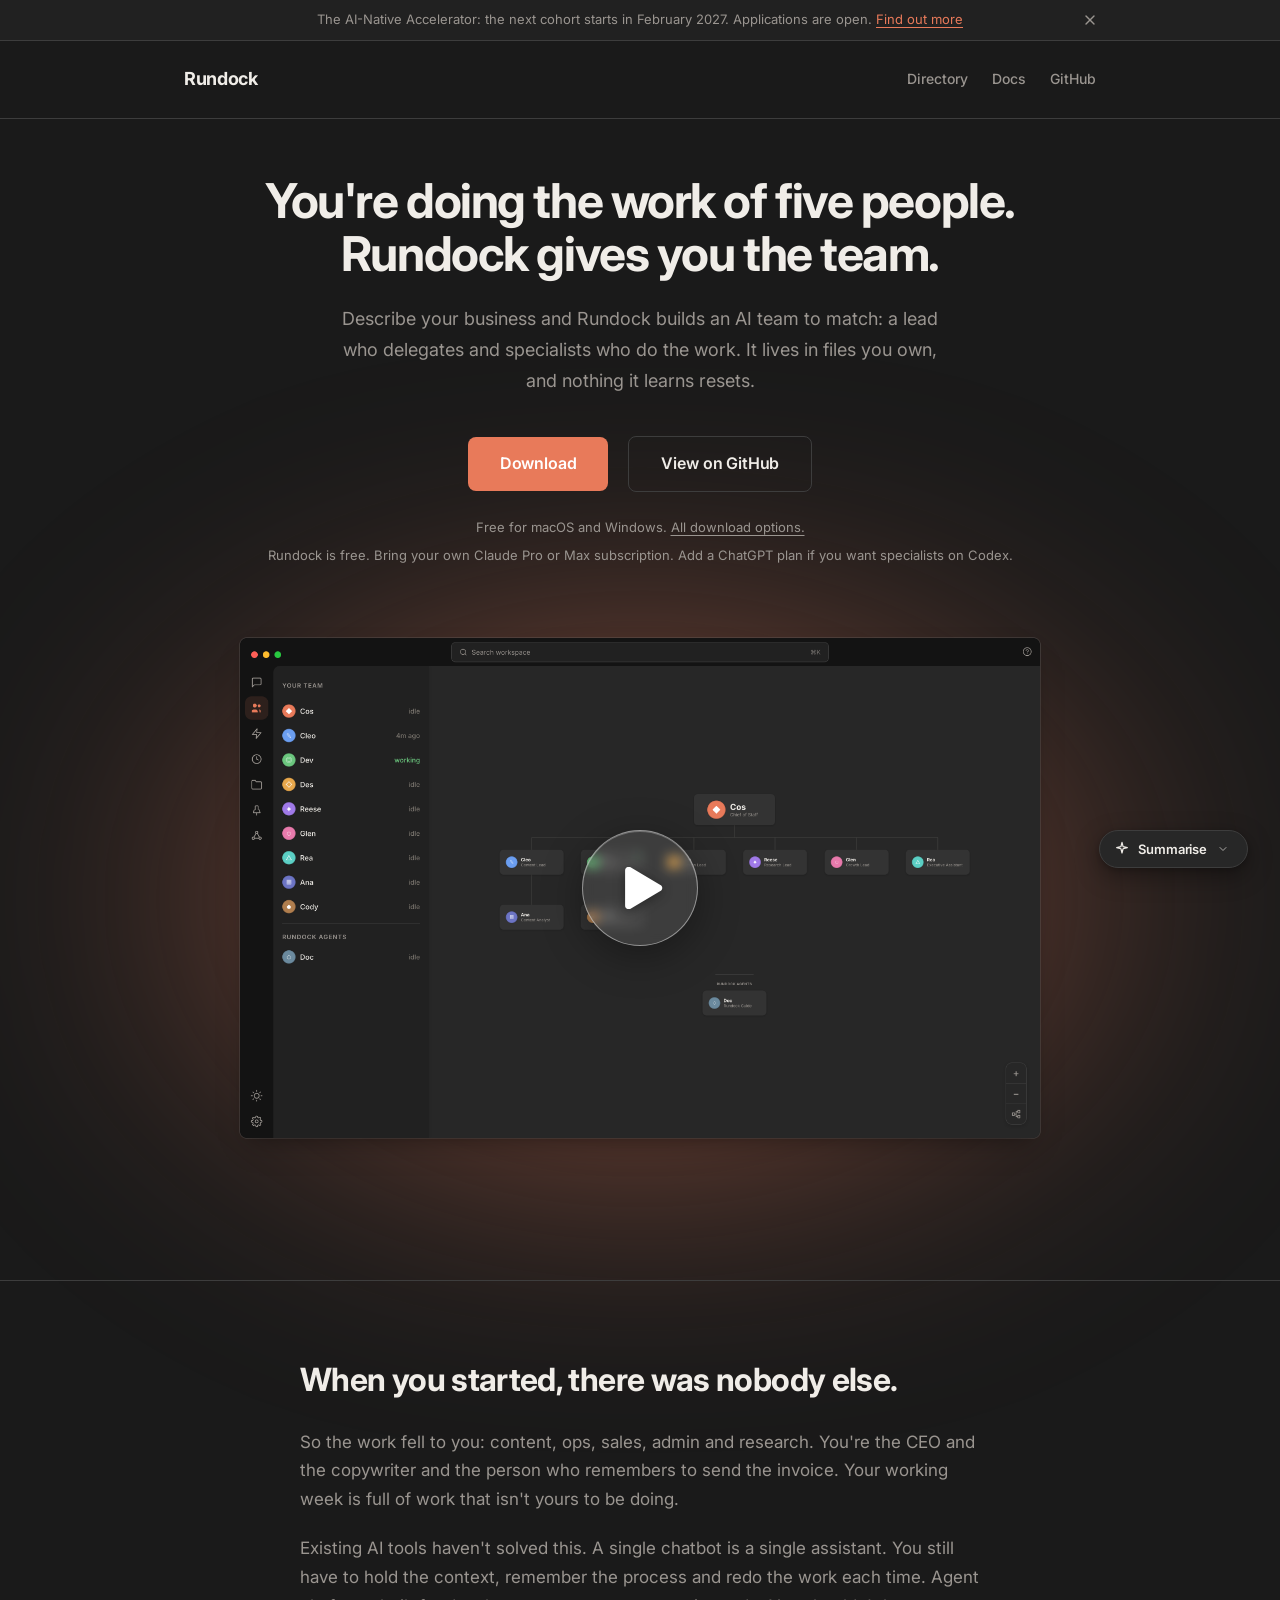
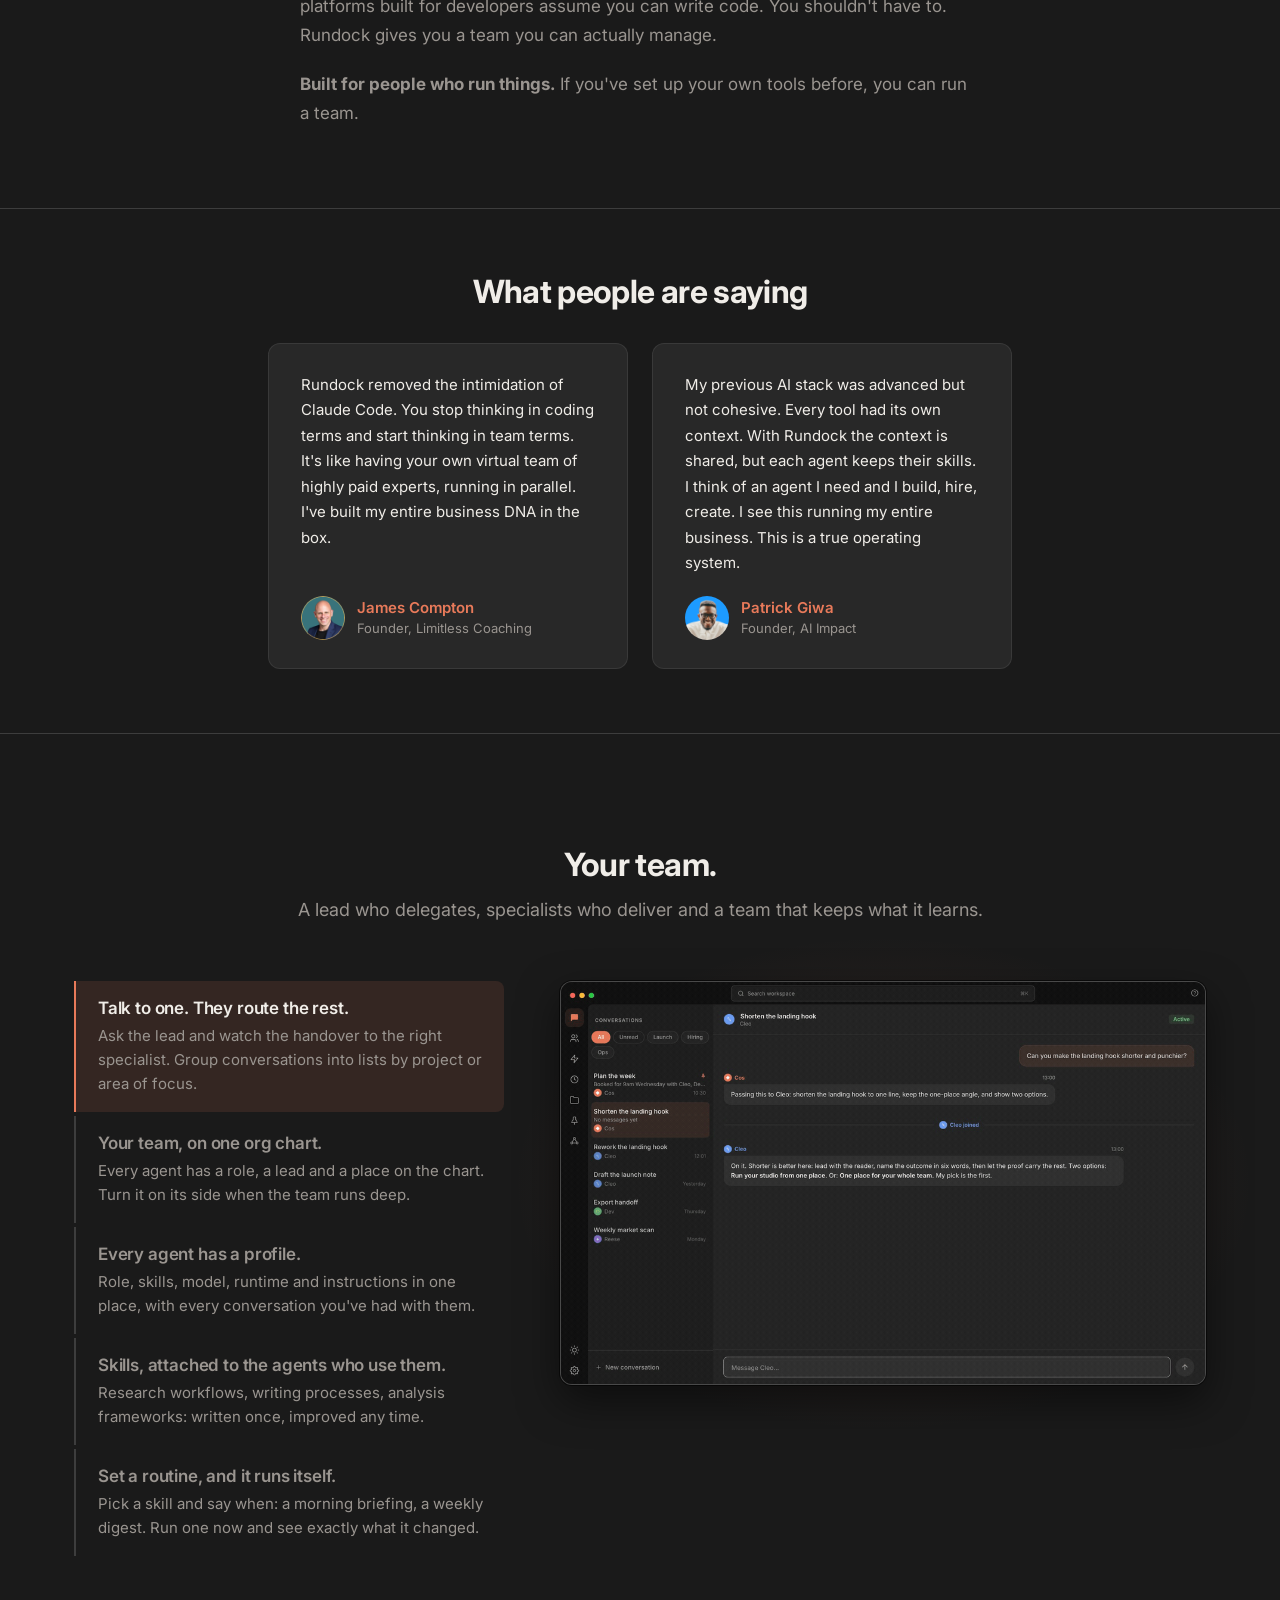
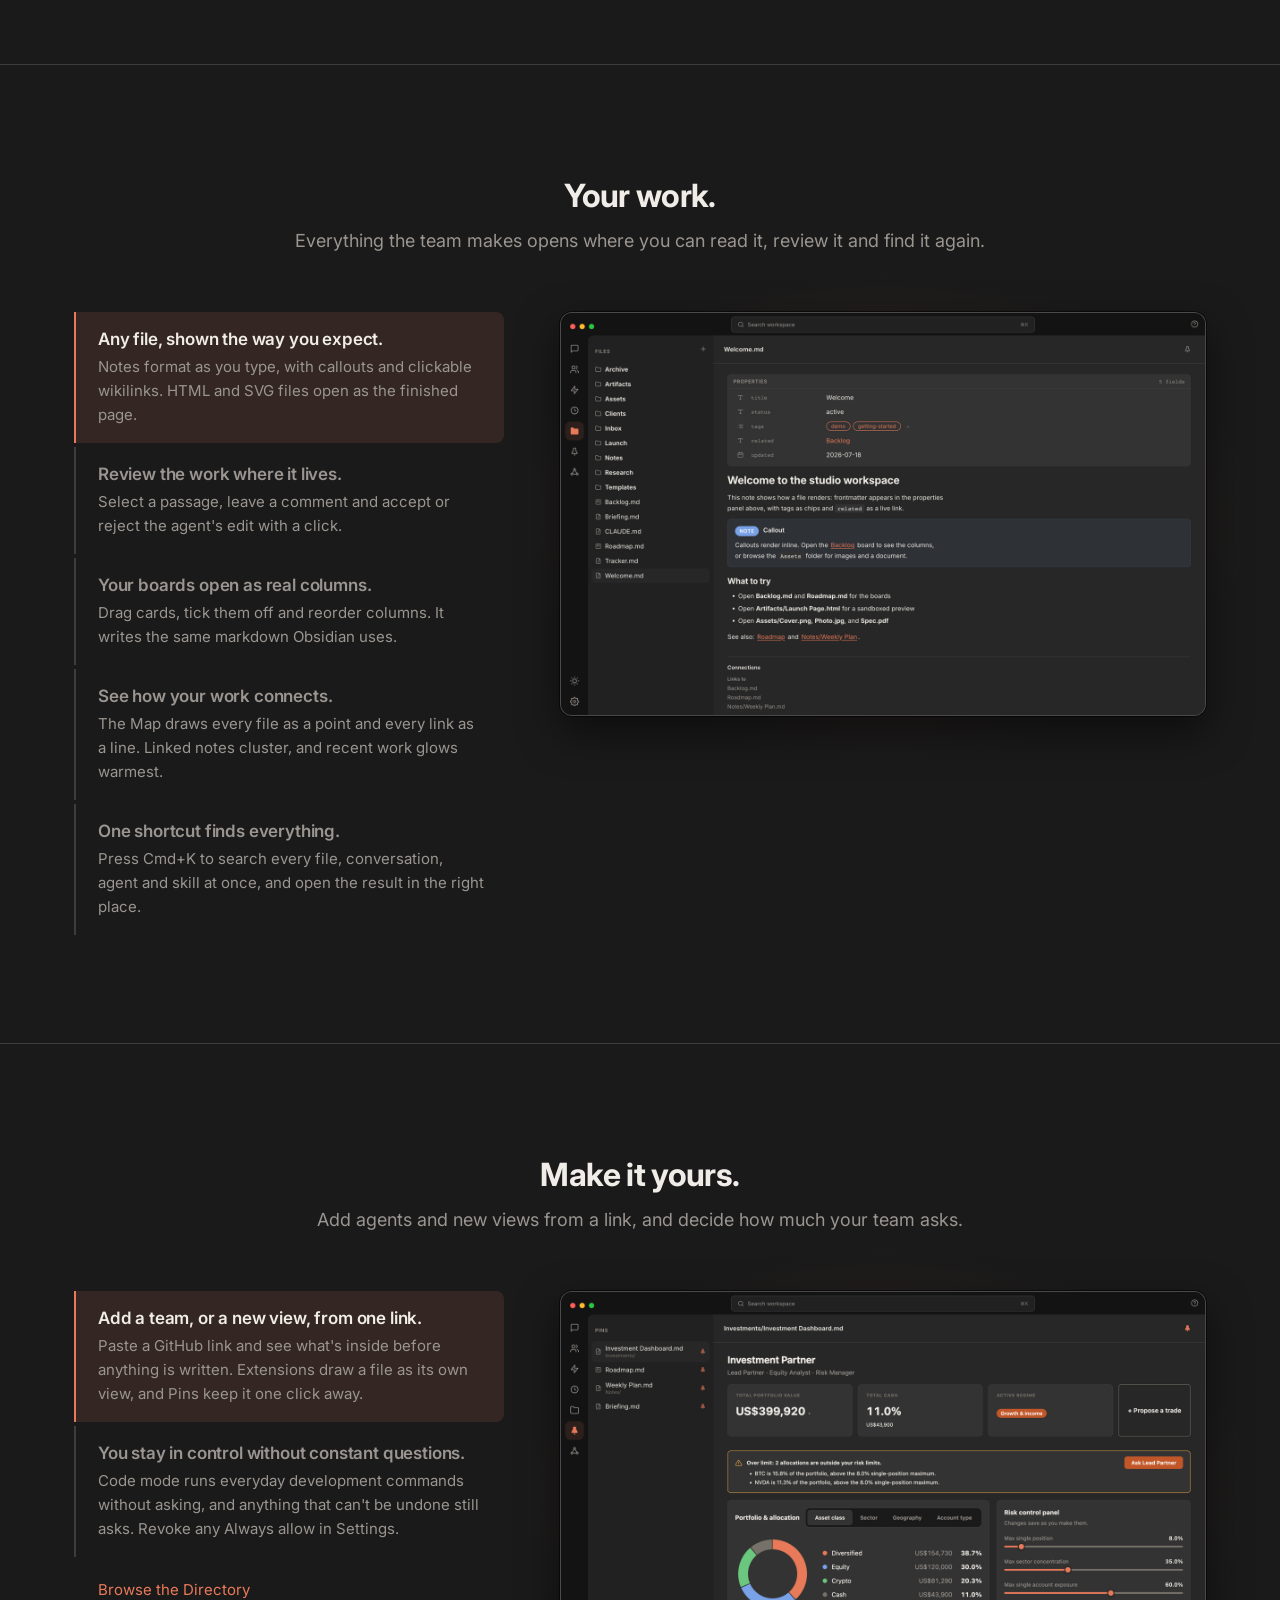
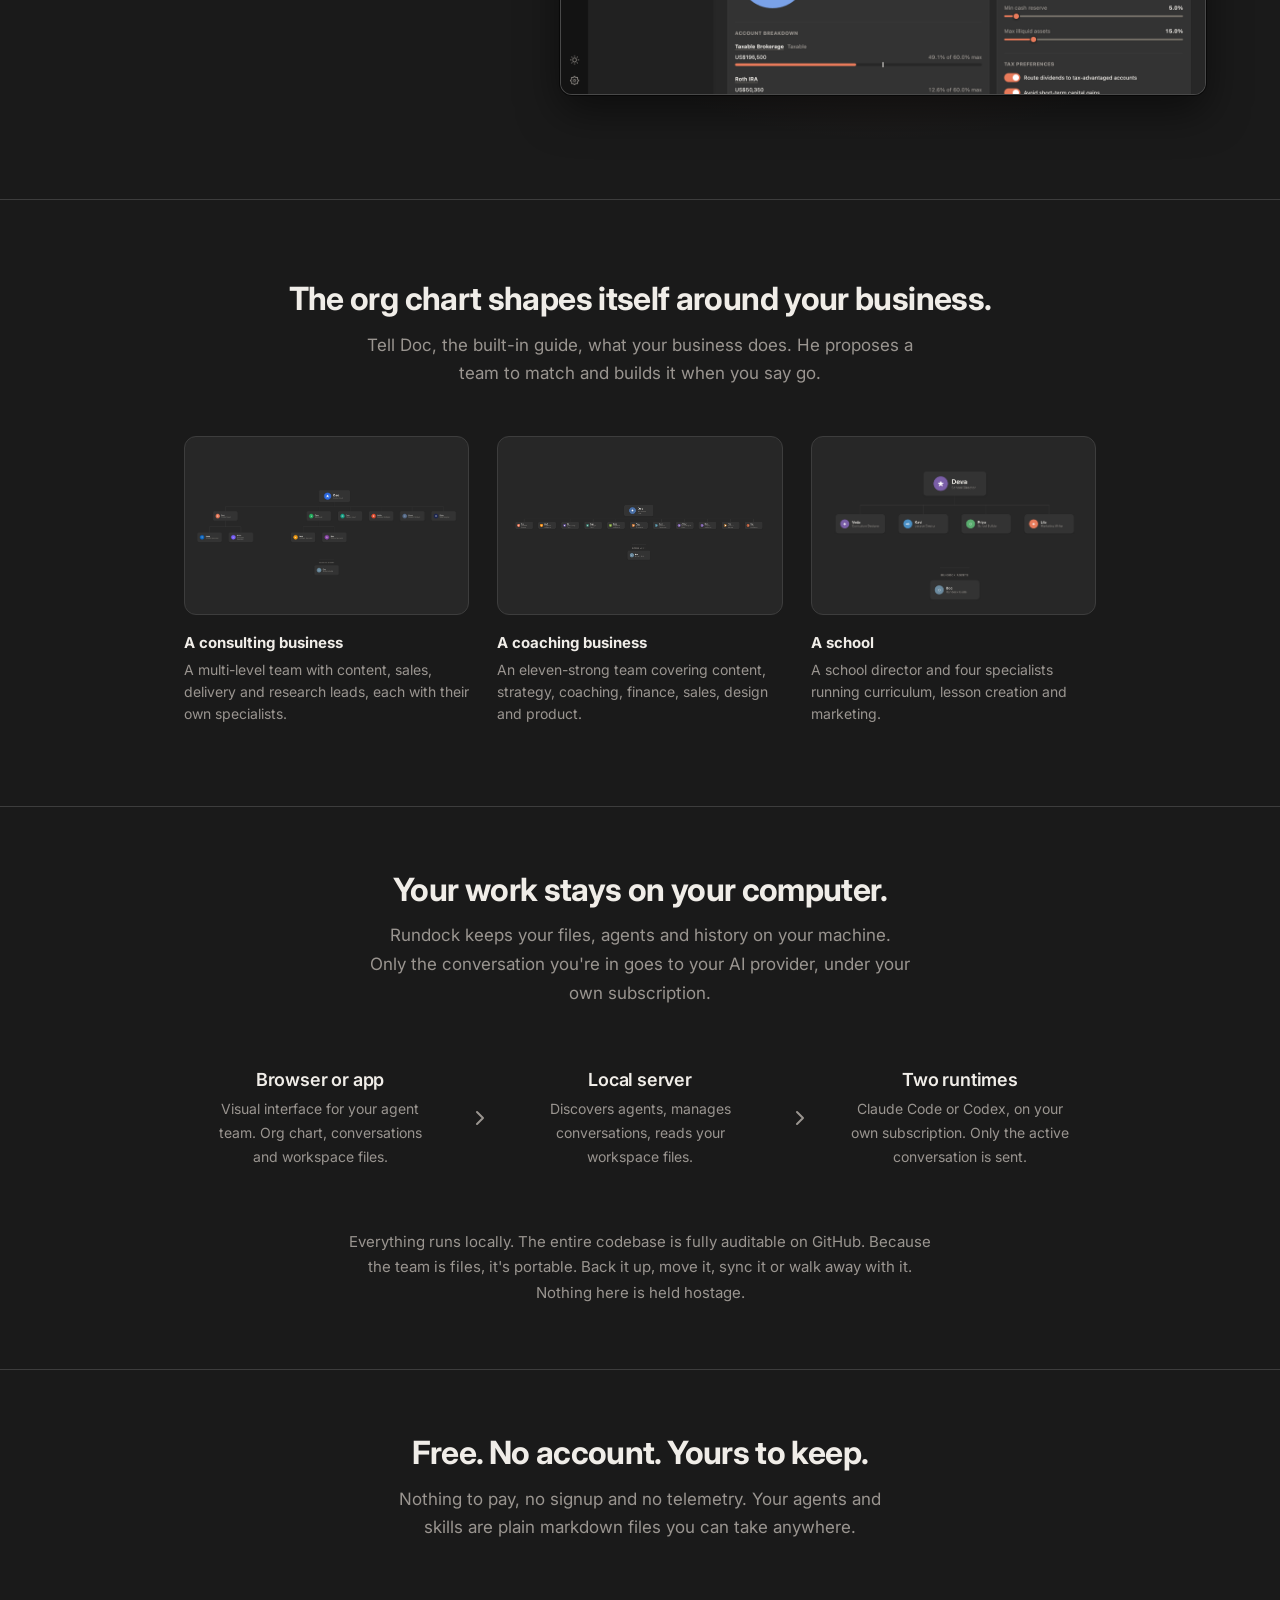
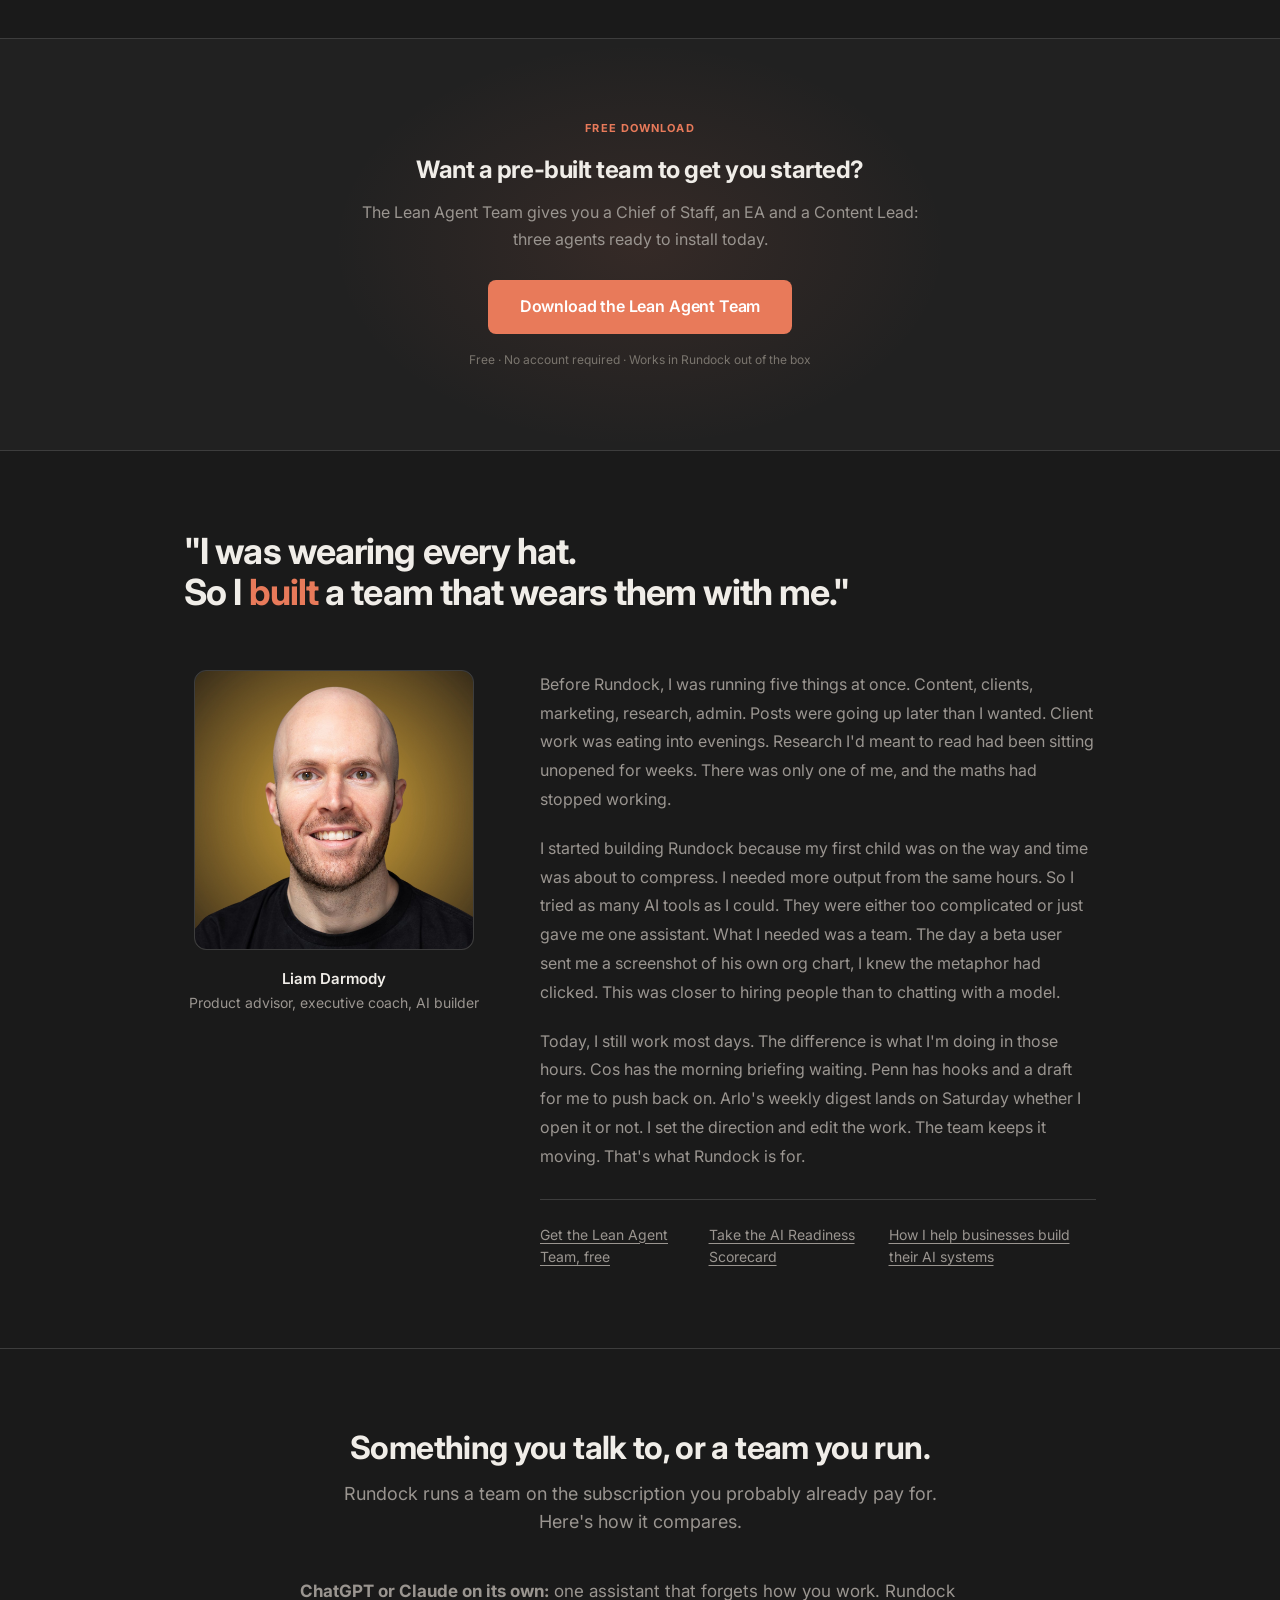
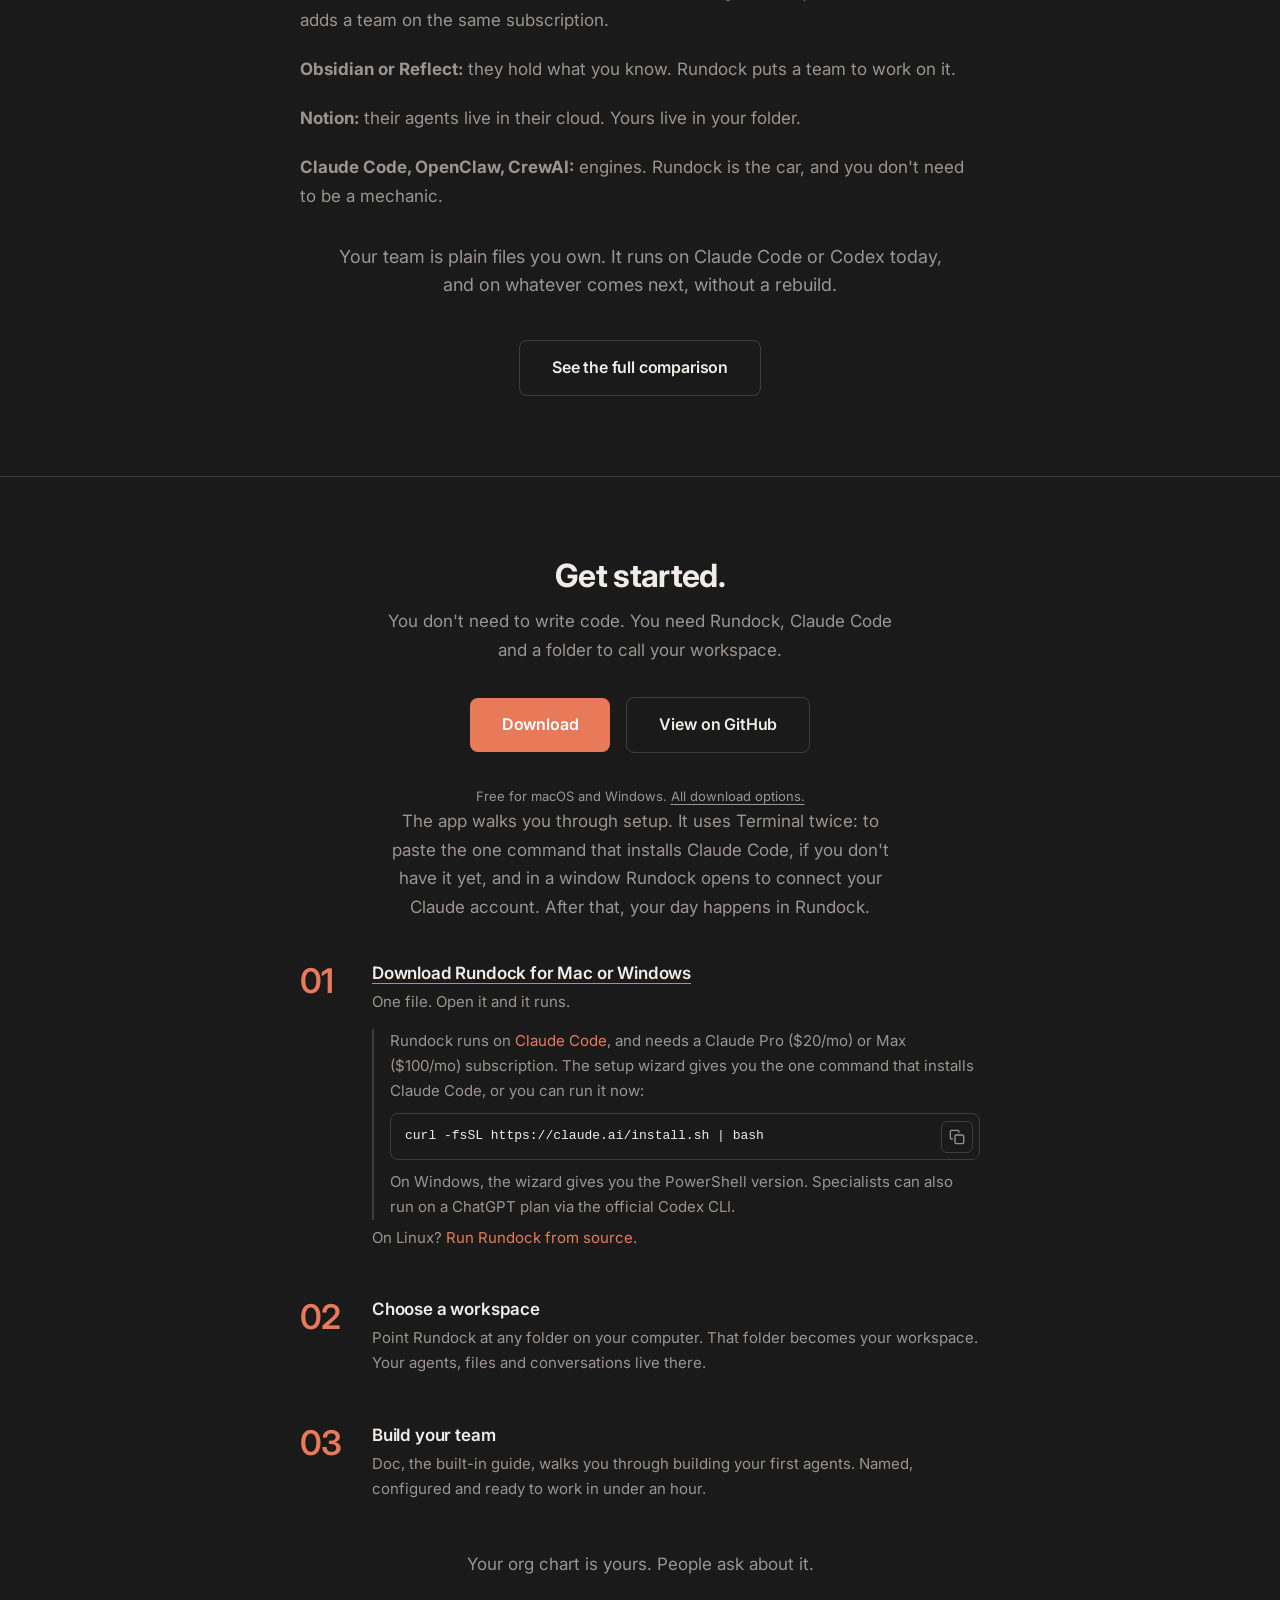
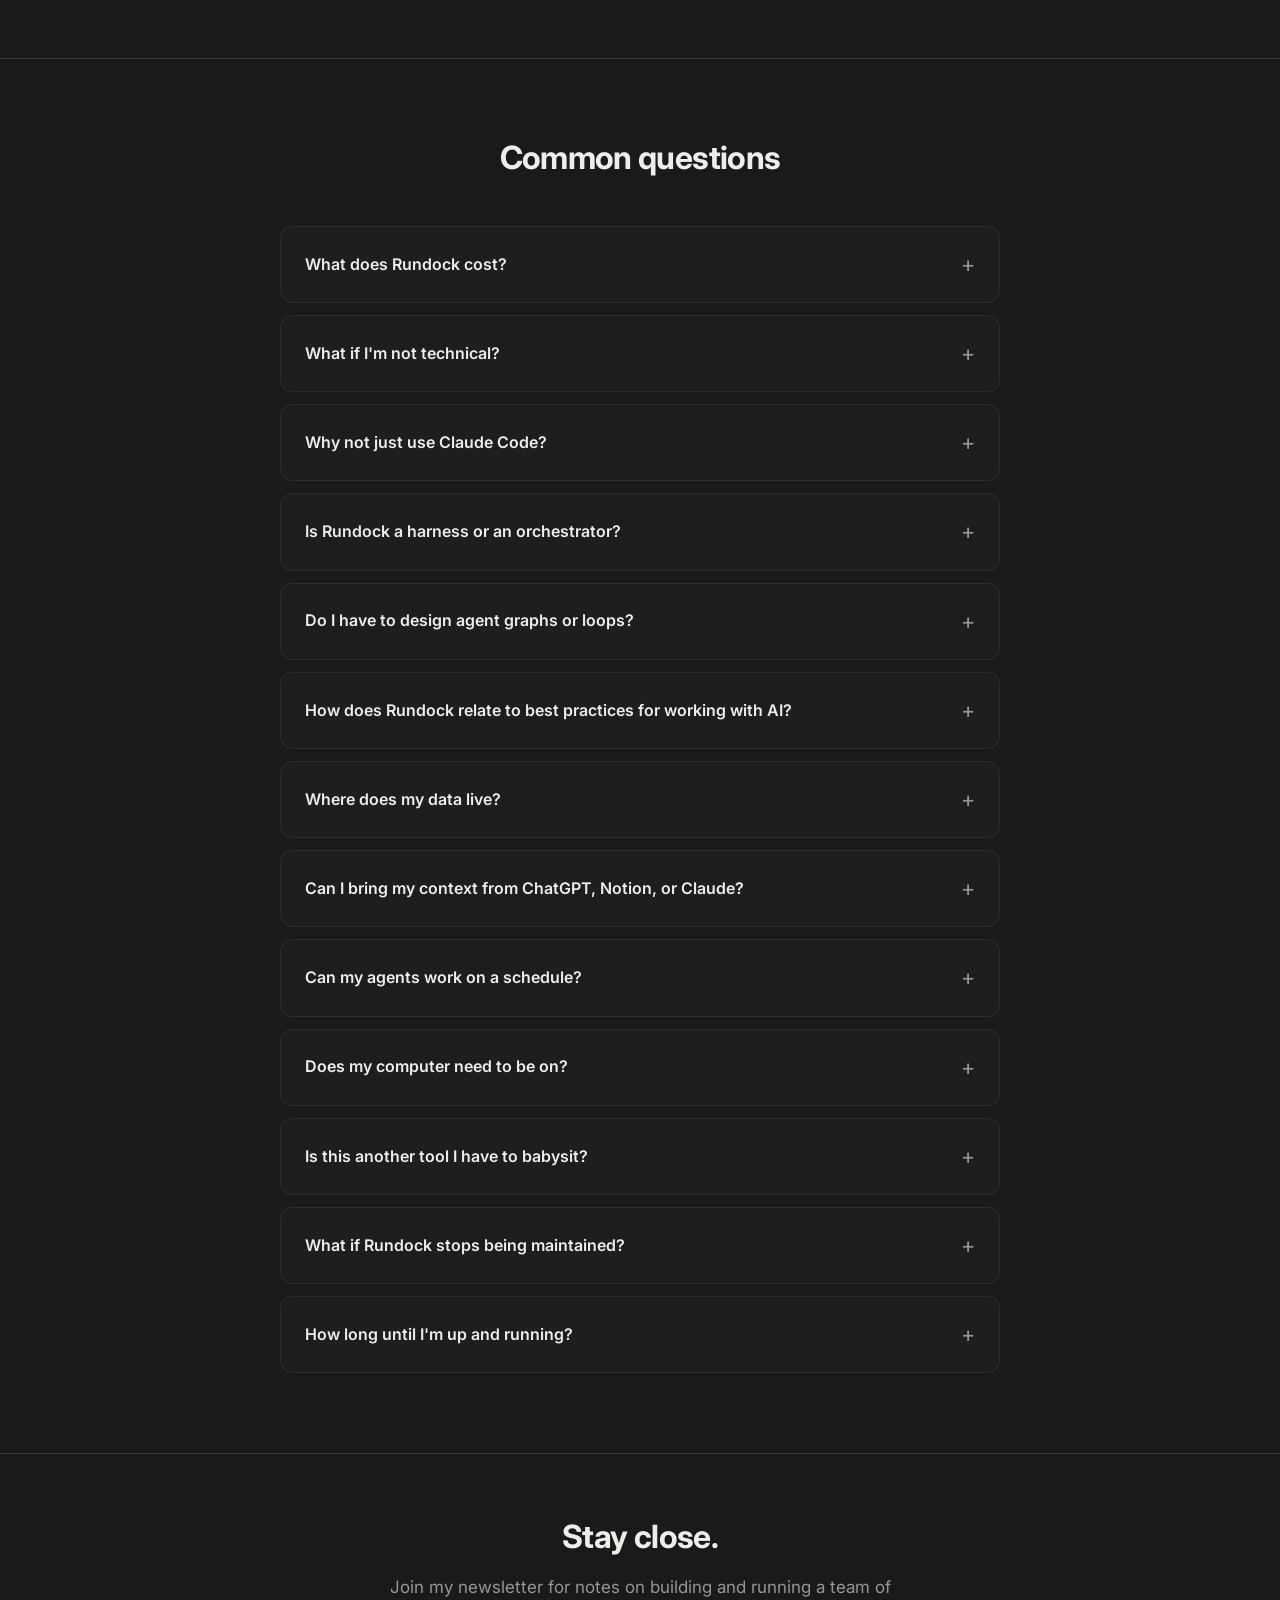
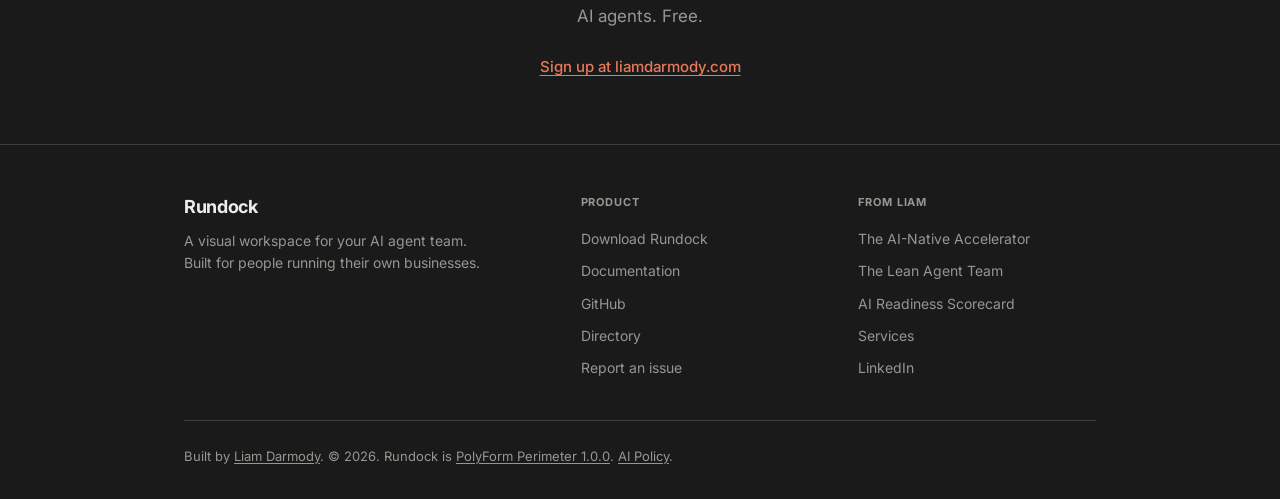
==== commit caa8de96: "Say "the next cohort" in the Accelerator banner The banner no longer names the cohort by number.  Co" ====
--- a/index.html
+++ b/index.html
@@ -1930,7 +1930,7 @@
   ==================================================== -->
   <div class="cohort-strip" id="cohort-strip" role="region" aria-label="Announcement">
     <div class="container">
-      <p>The AI-Native Accelerator: cohort 2 starts in February 2027. Applications are open. <a href="https://theainativeaccelerator.com/?utm_source=rundock&amp;utm_medium=banner&amp;utm_campaign=cohort2" target="_blank" rel="noopener">Find out more</a></p>
+      <p>The AI-Native Accelerator: the next cohort starts in February 2027. Applications are open. <a href="https://theainativeaccelerator.com/?utm_source=rundock&amp;utm_medium=banner&amp;utm_campaign=cohort2" target="_blank" rel="noopener">Find out more</a></p>
       <button type="button" class="cohort-strip-close" aria-label="Dismiss announcement"><svg viewBox="0 0 24 24" fill="none" stroke="currentColor" stroke-width="2" stroke-linecap="round" stroke-linejoin="round" aria-hidden="true"><line x1="18" y1="6" x2="6" y2="18"/><line x1="6" y1="6" x2="18" y2="18"/></svg></button>
     </div>
   </div>
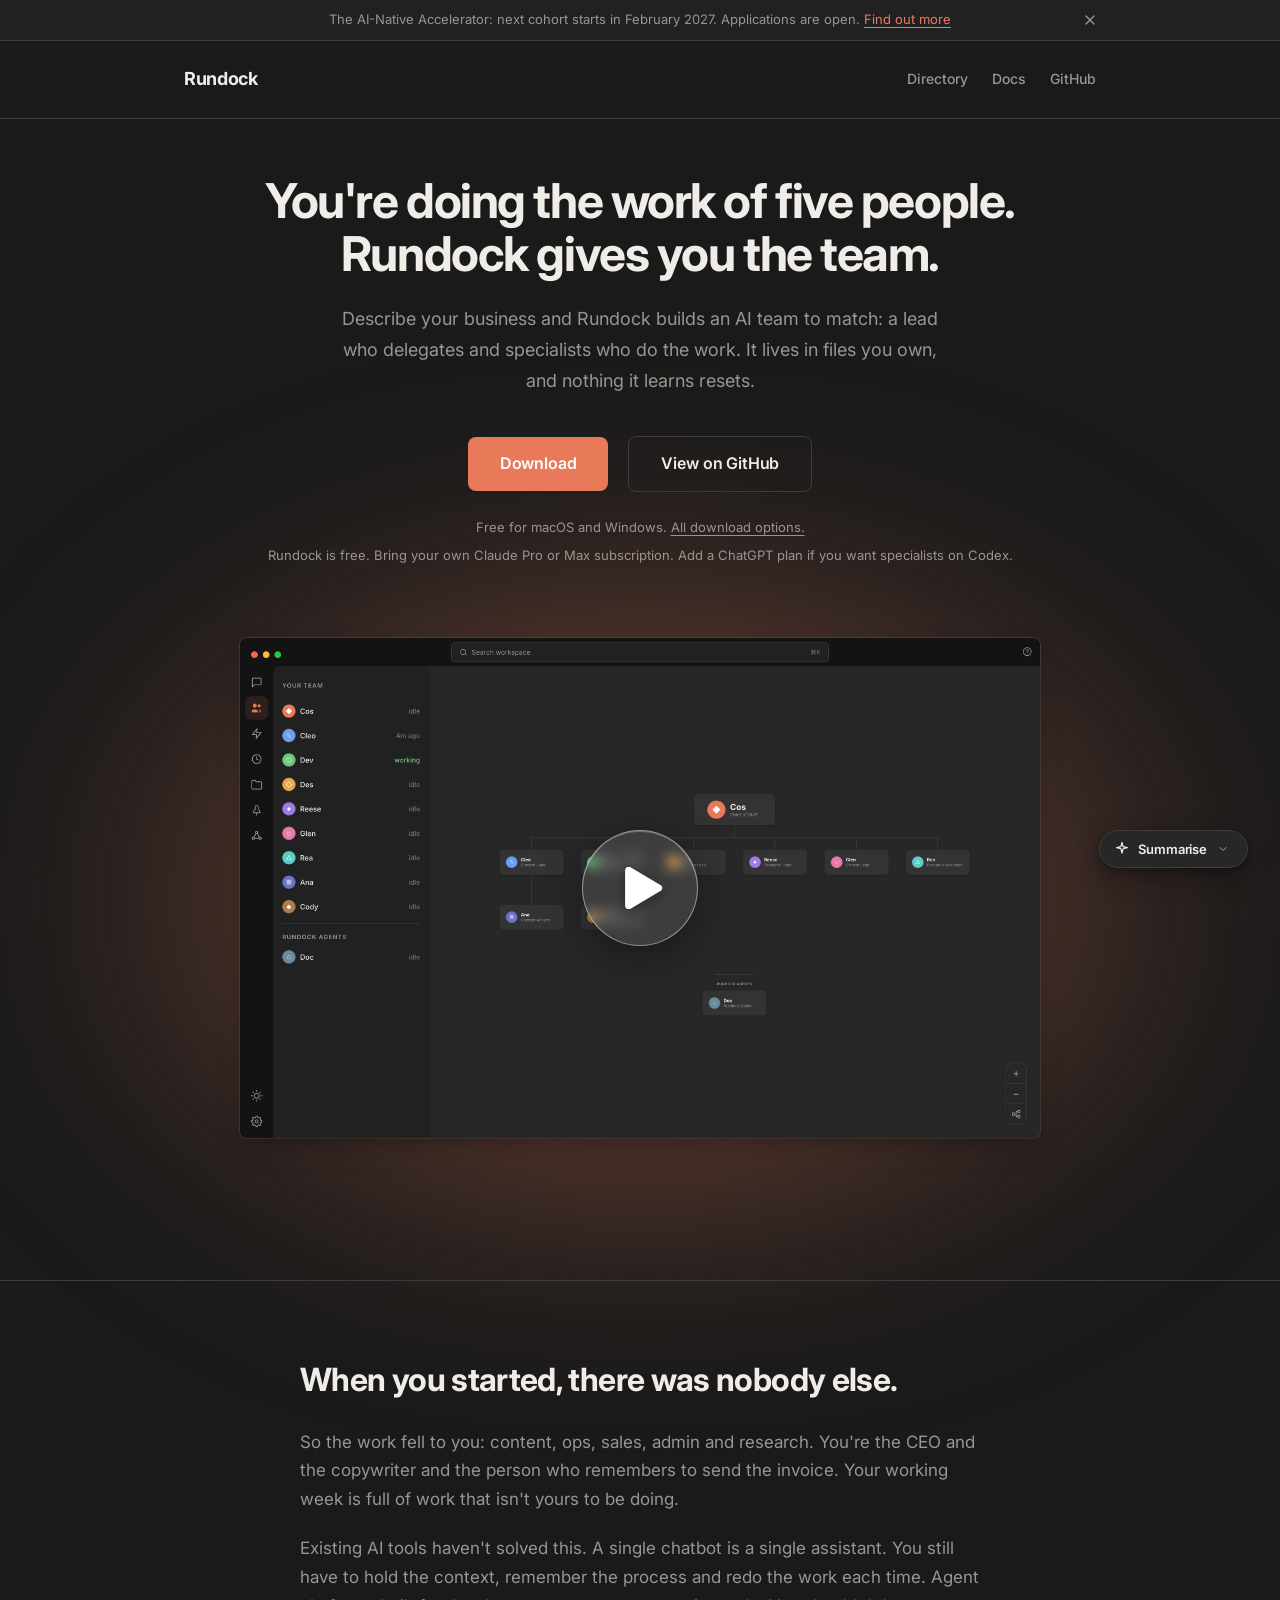
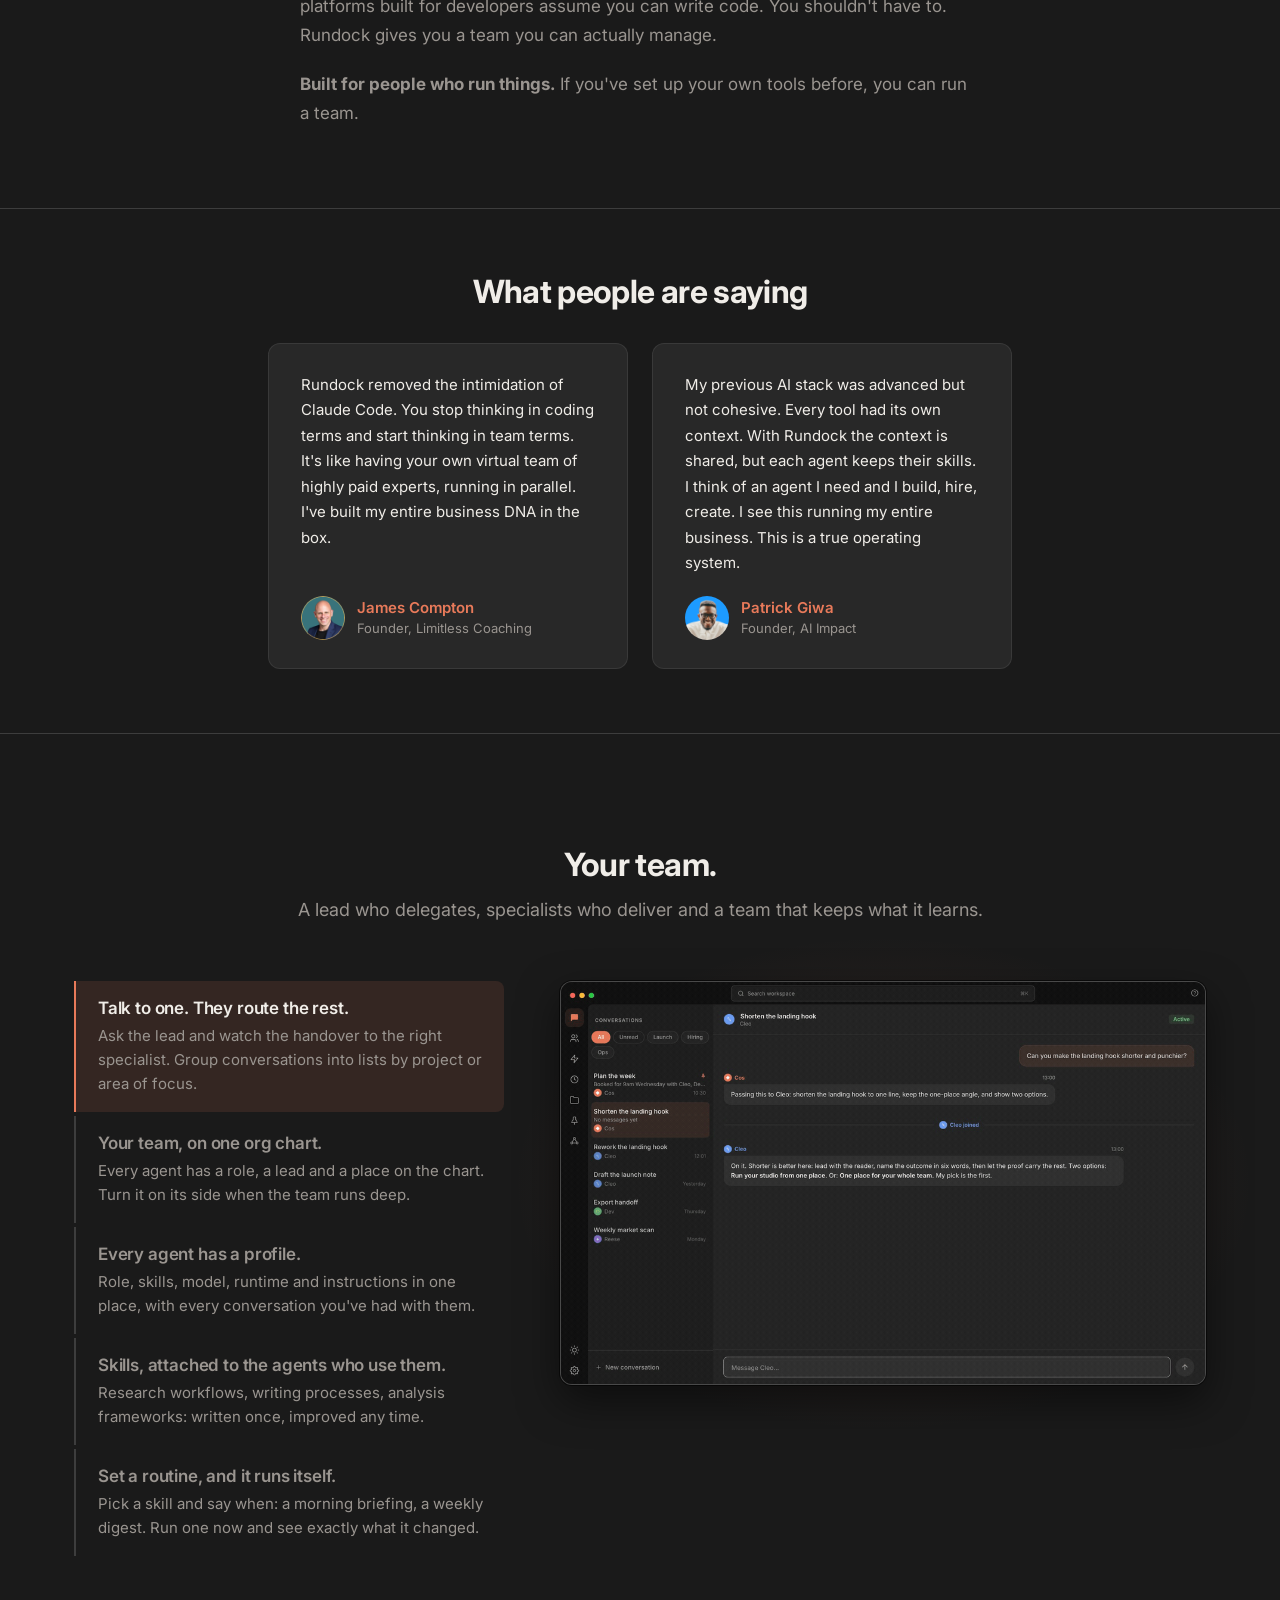
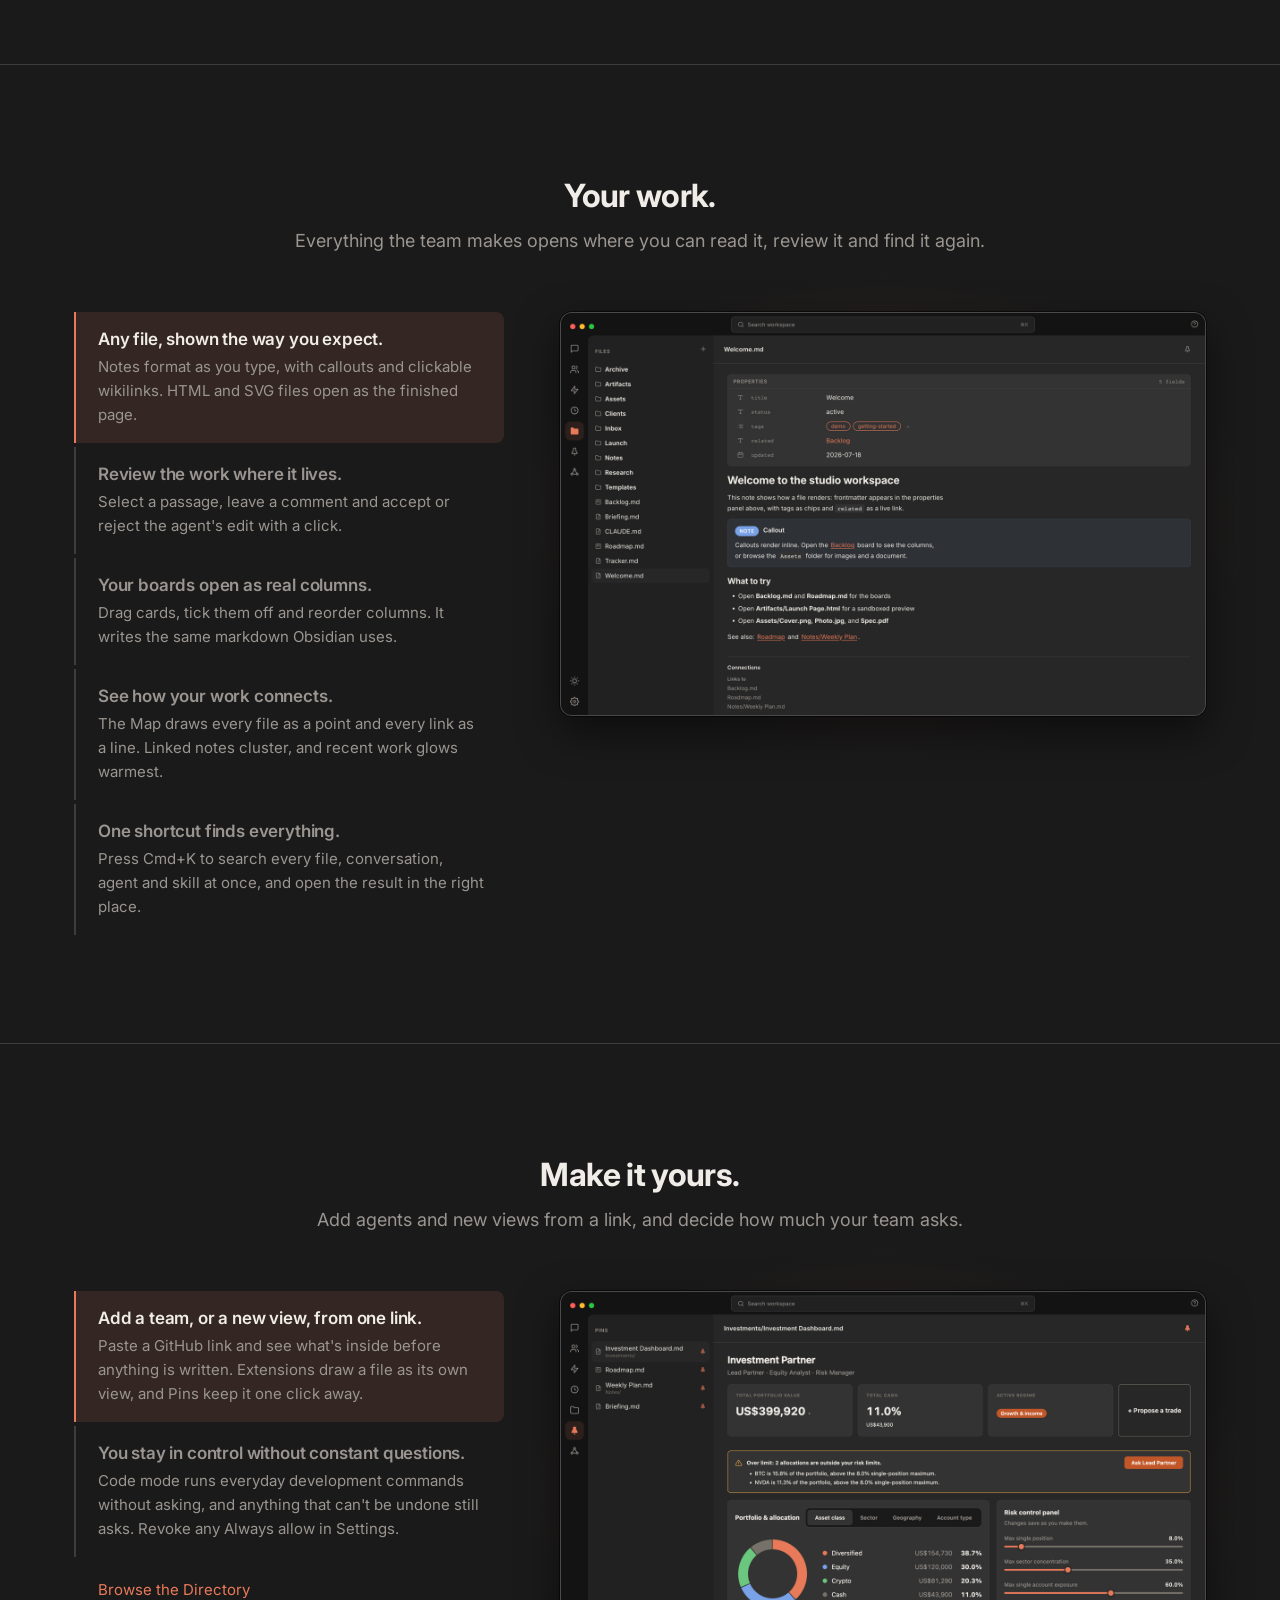
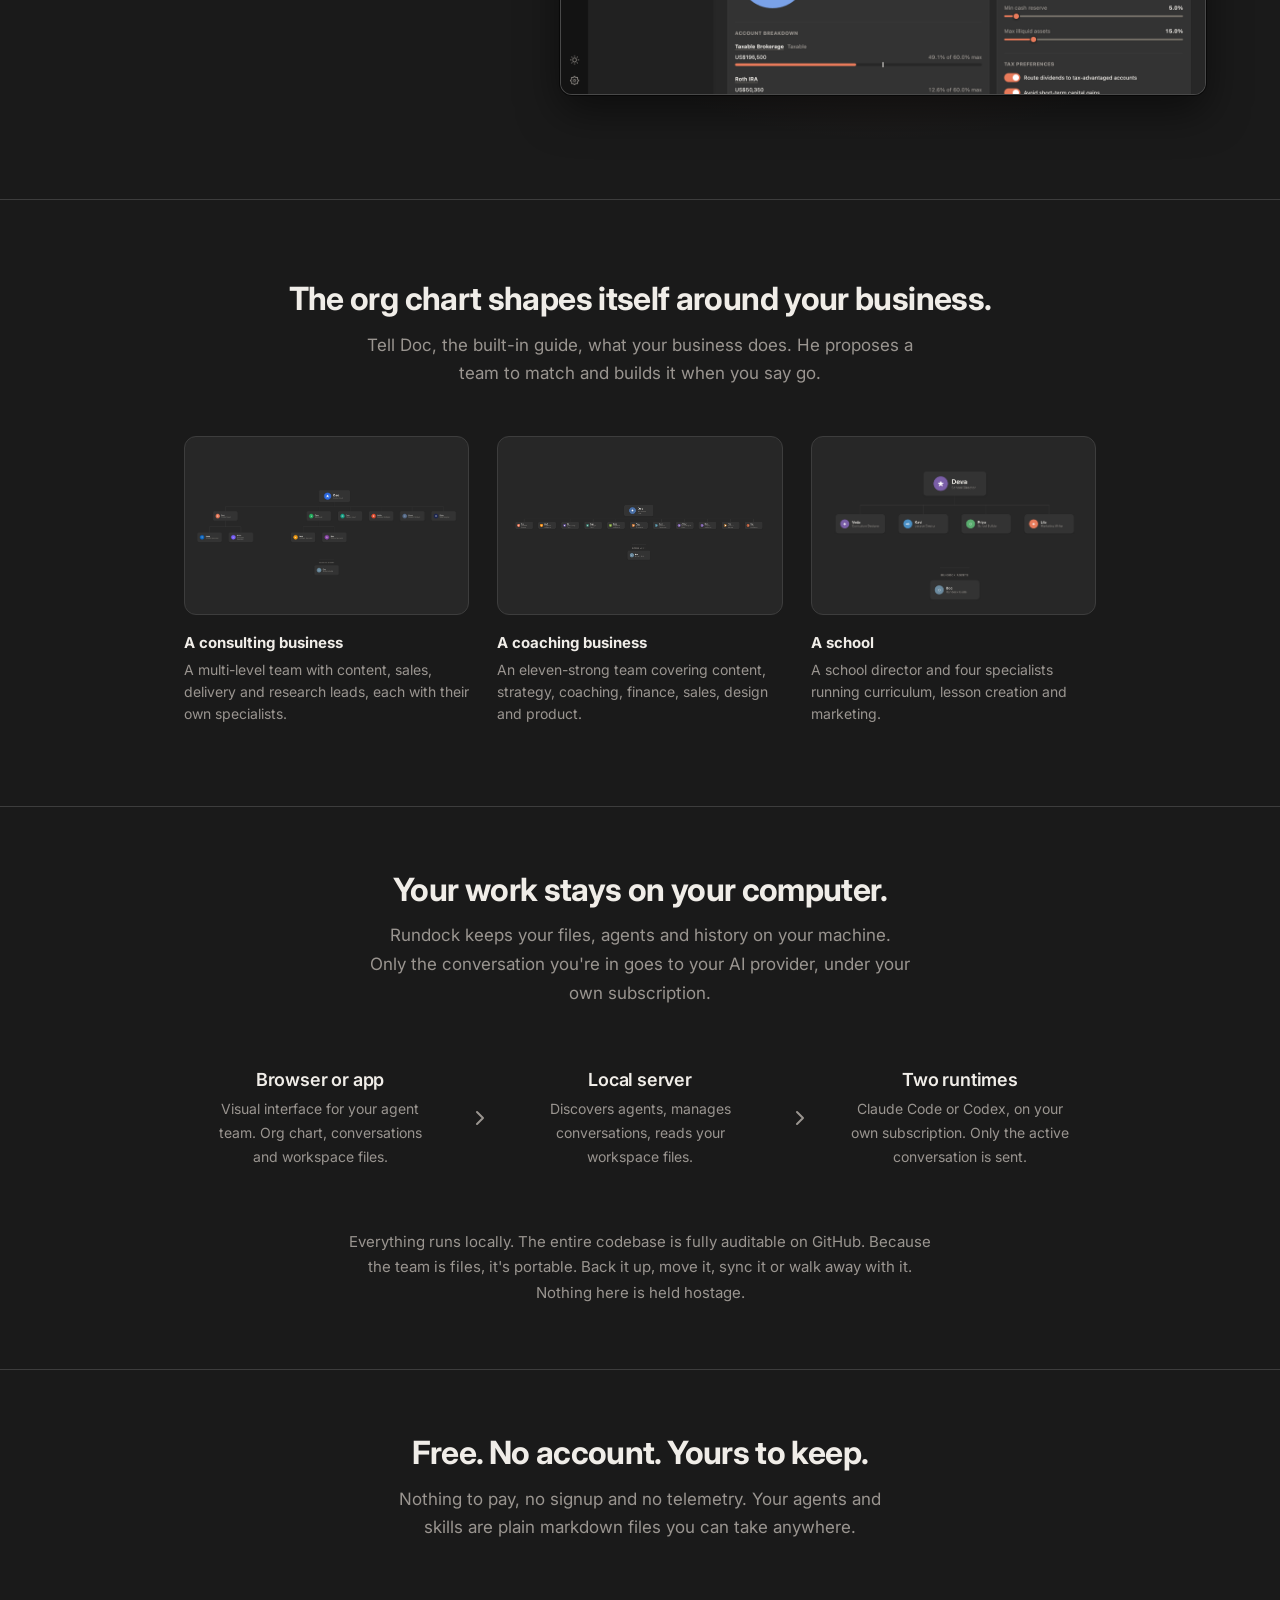
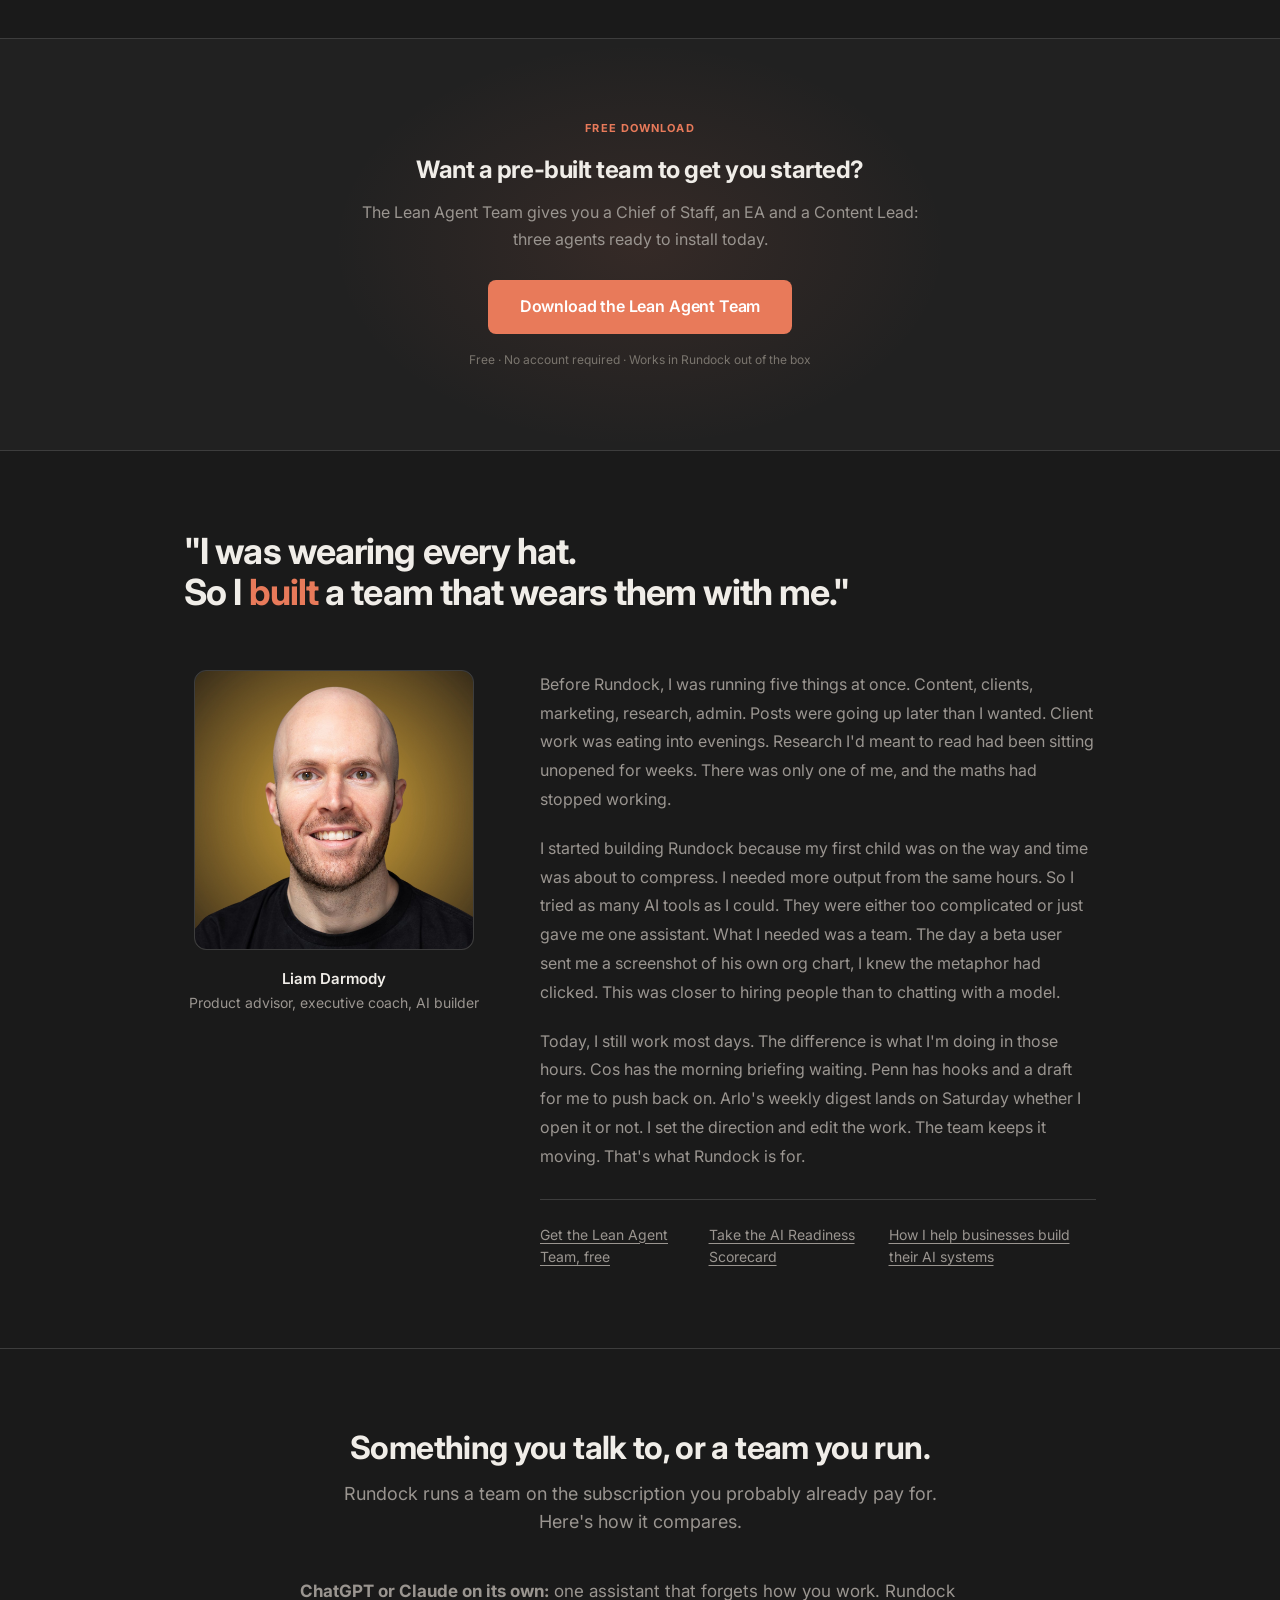
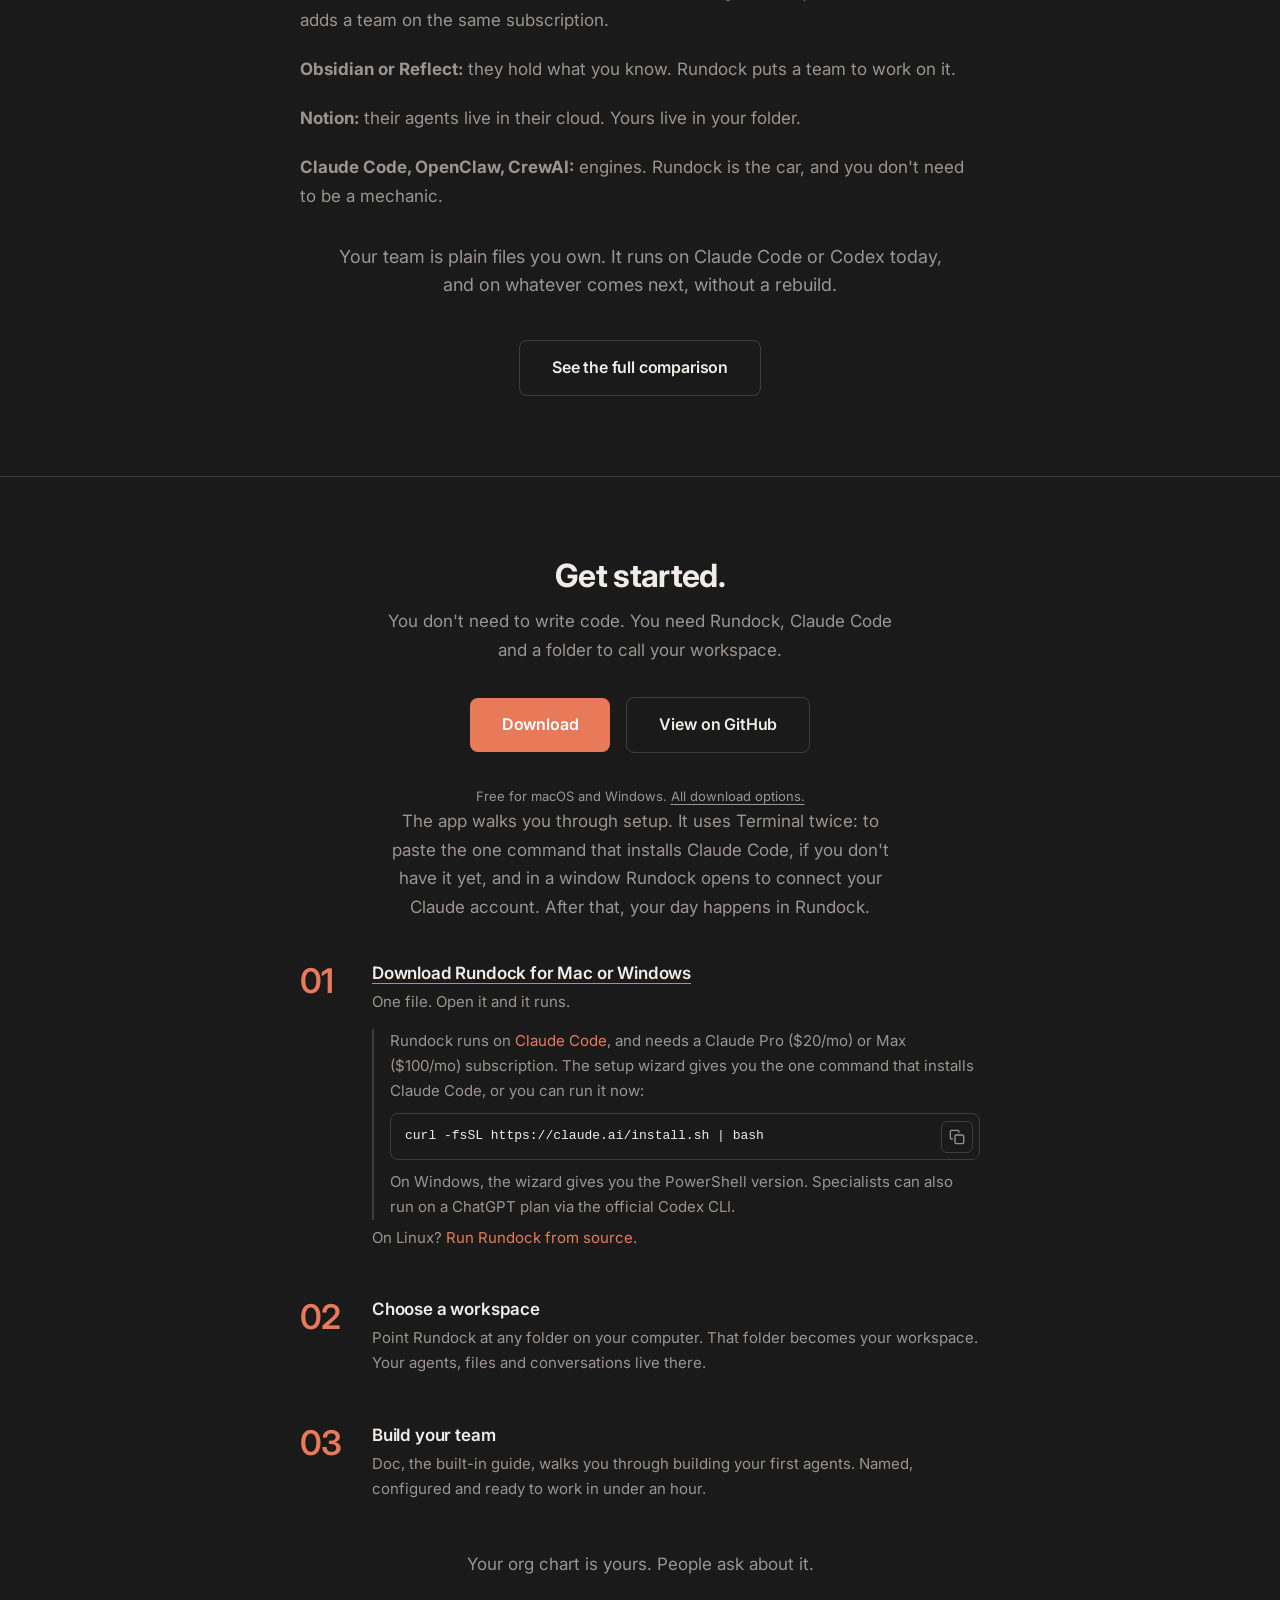
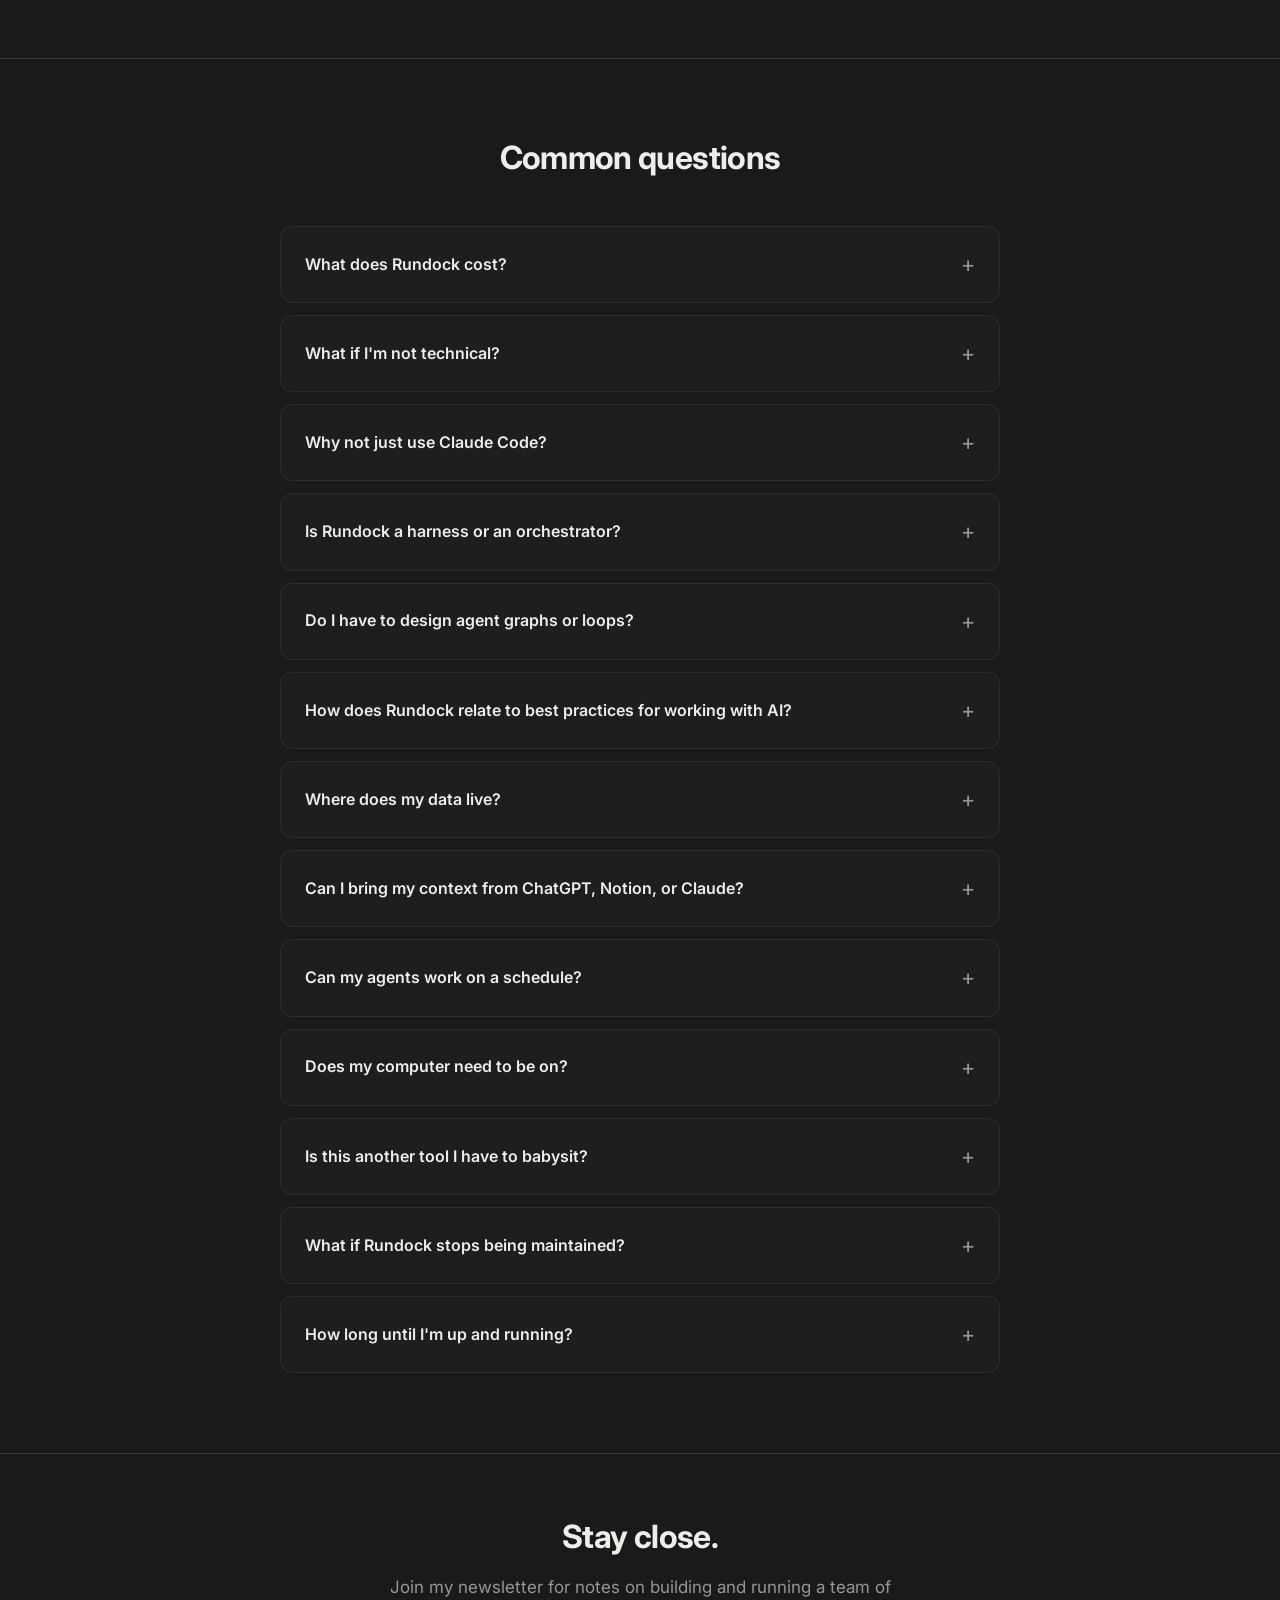
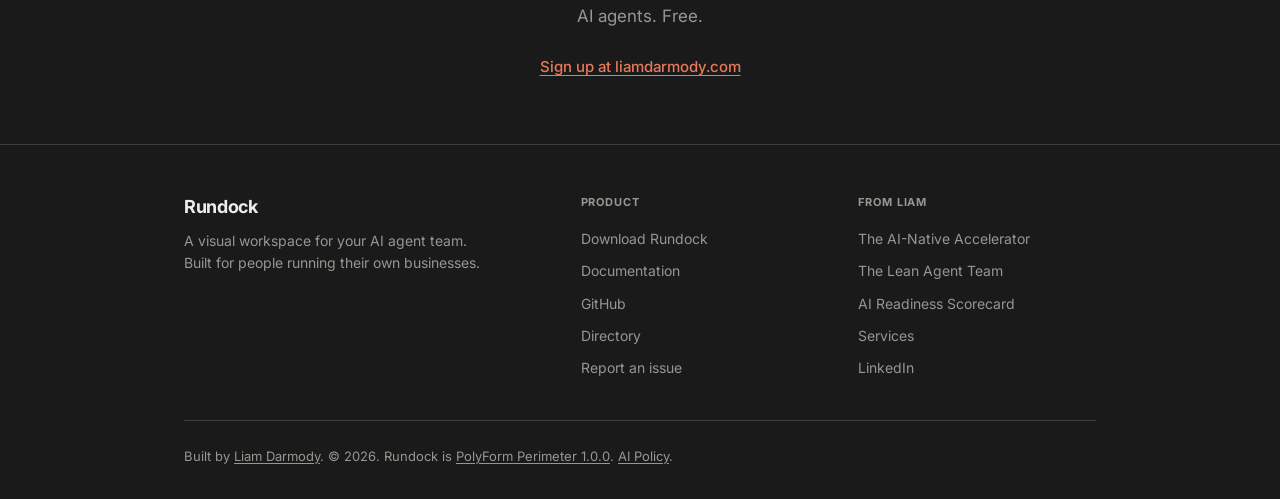
==== commit 1fb15377: "Drop the article from the Accelerator banner Co-Authored-By: Claude Opus 5.5 <noreply@anthropic.com>" ====
--- a/index.html
+++ b/index.html
@@ -1930,7 +1930,7 @@
   ==================================================== -->
   <div class="cohort-strip" id="cohort-strip" role="region" aria-label="Announcement">
     <div class="container">
-      <p>The AI-Native Accelerator: the next cohort starts in February 2027. Applications are open. <a href="https://theainativeaccelerator.com/?utm_source=rundock&amp;utm_medium=banner&amp;utm_campaign=cohort2" target="_blank" rel="noopener">Find out more</a></p>
+      <p>The AI-Native Accelerator: next cohort starts in February 2027. Applications are open. <a href="https://theainativeaccelerator.com/?utm_source=rundock&amp;utm_medium=banner&amp;utm_campaign=cohort2" target="_blank" rel="noopener">Find out more</a></p>
       <button type="button" class="cohort-strip-close" aria-label="Dismiss announcement"><svg viewBox="0 0 24 24" fill="none" stroke="currentColor" stroke-width="2" stroke-linecap="round" stroke-linejoin="round" aria-hidden="true"><line x1="18" y1="6" x2="6" y2="18"/><line x1="6" y1="6" x2="18" y2="18"/></svg></button>
     </div>
   </div>
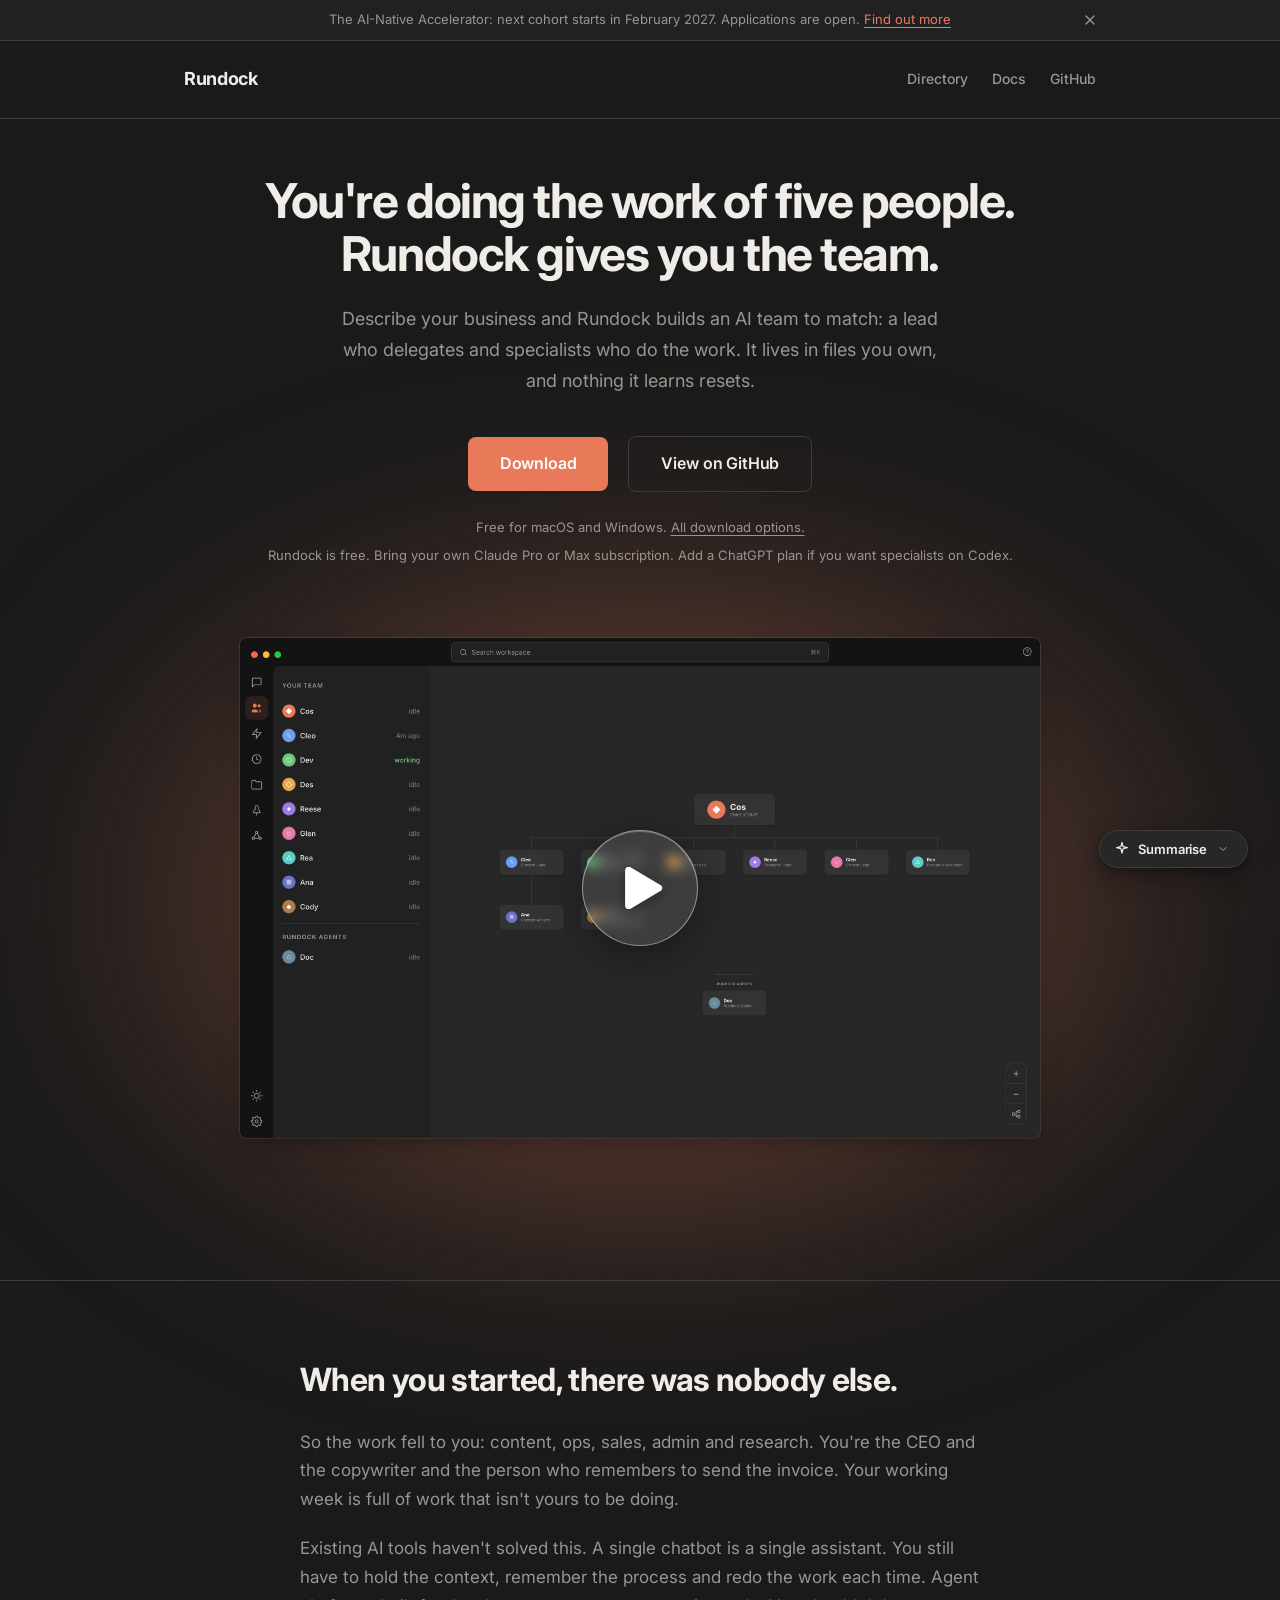
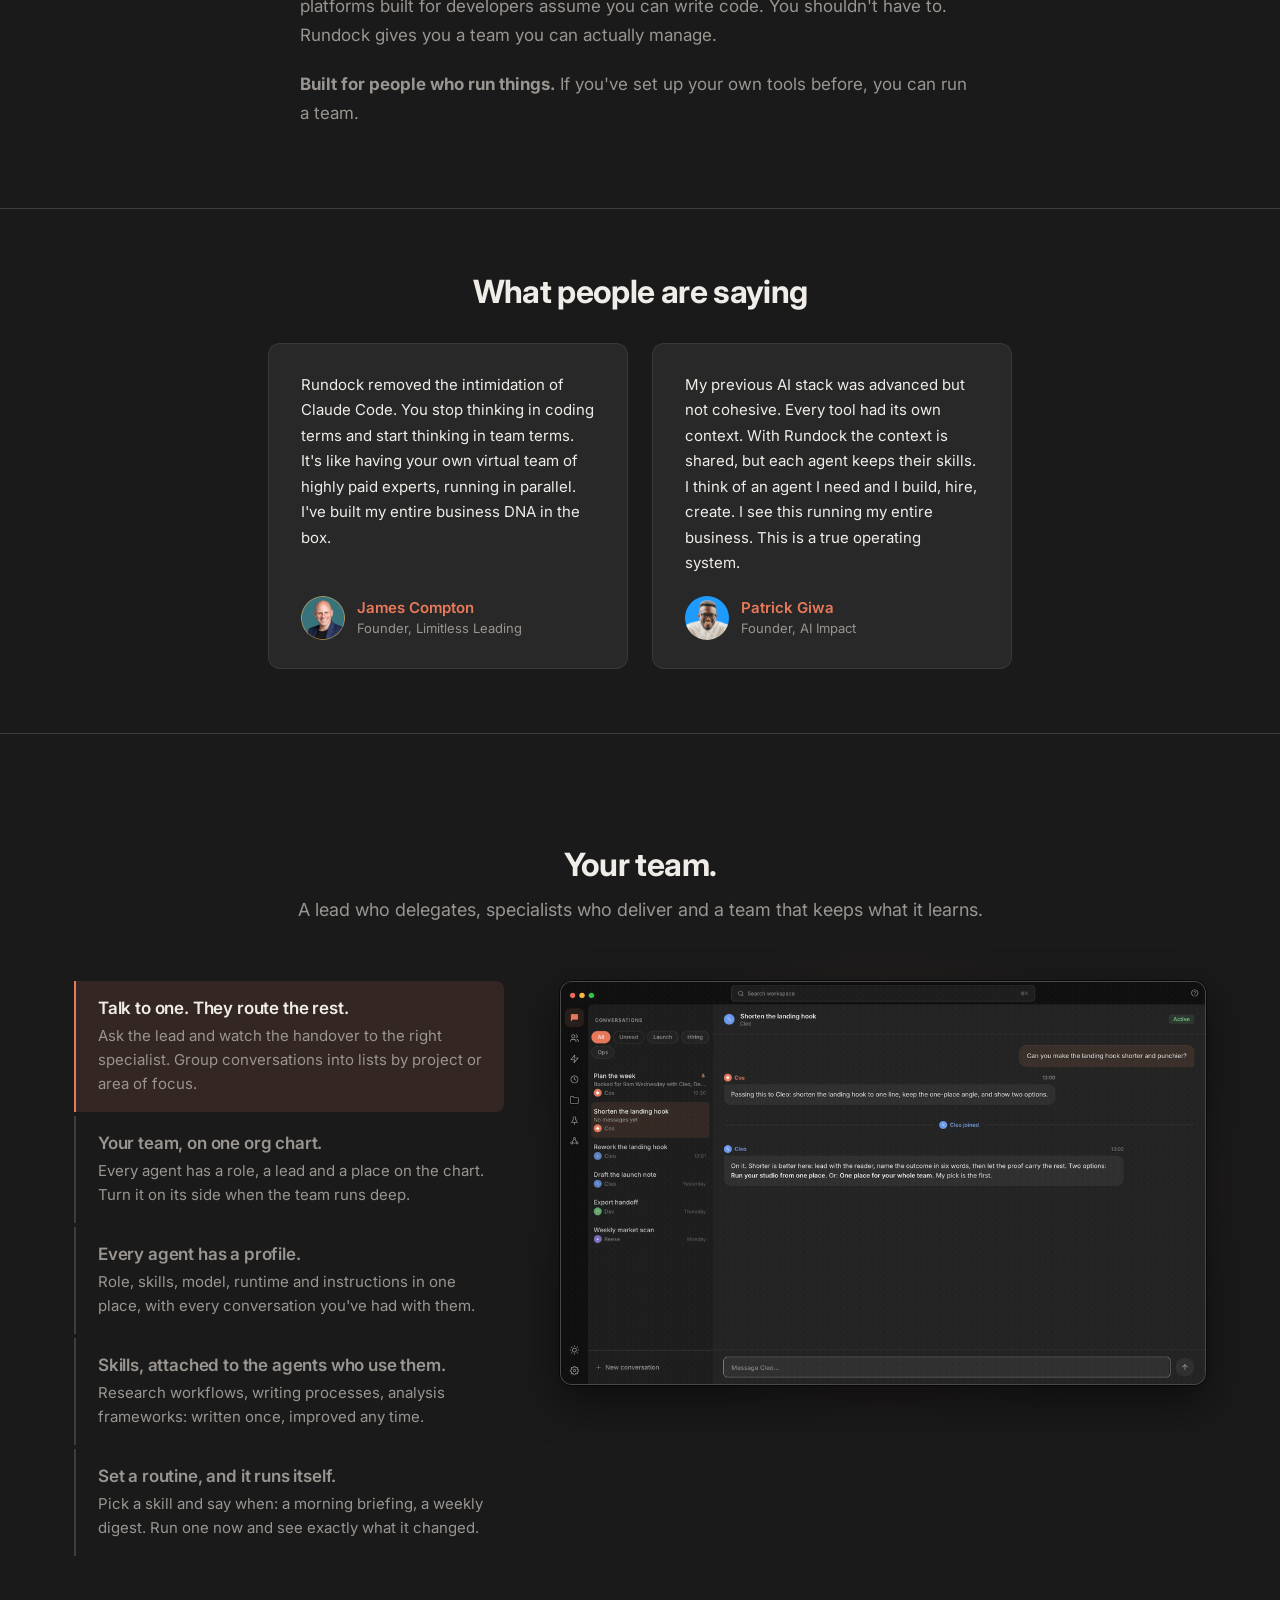
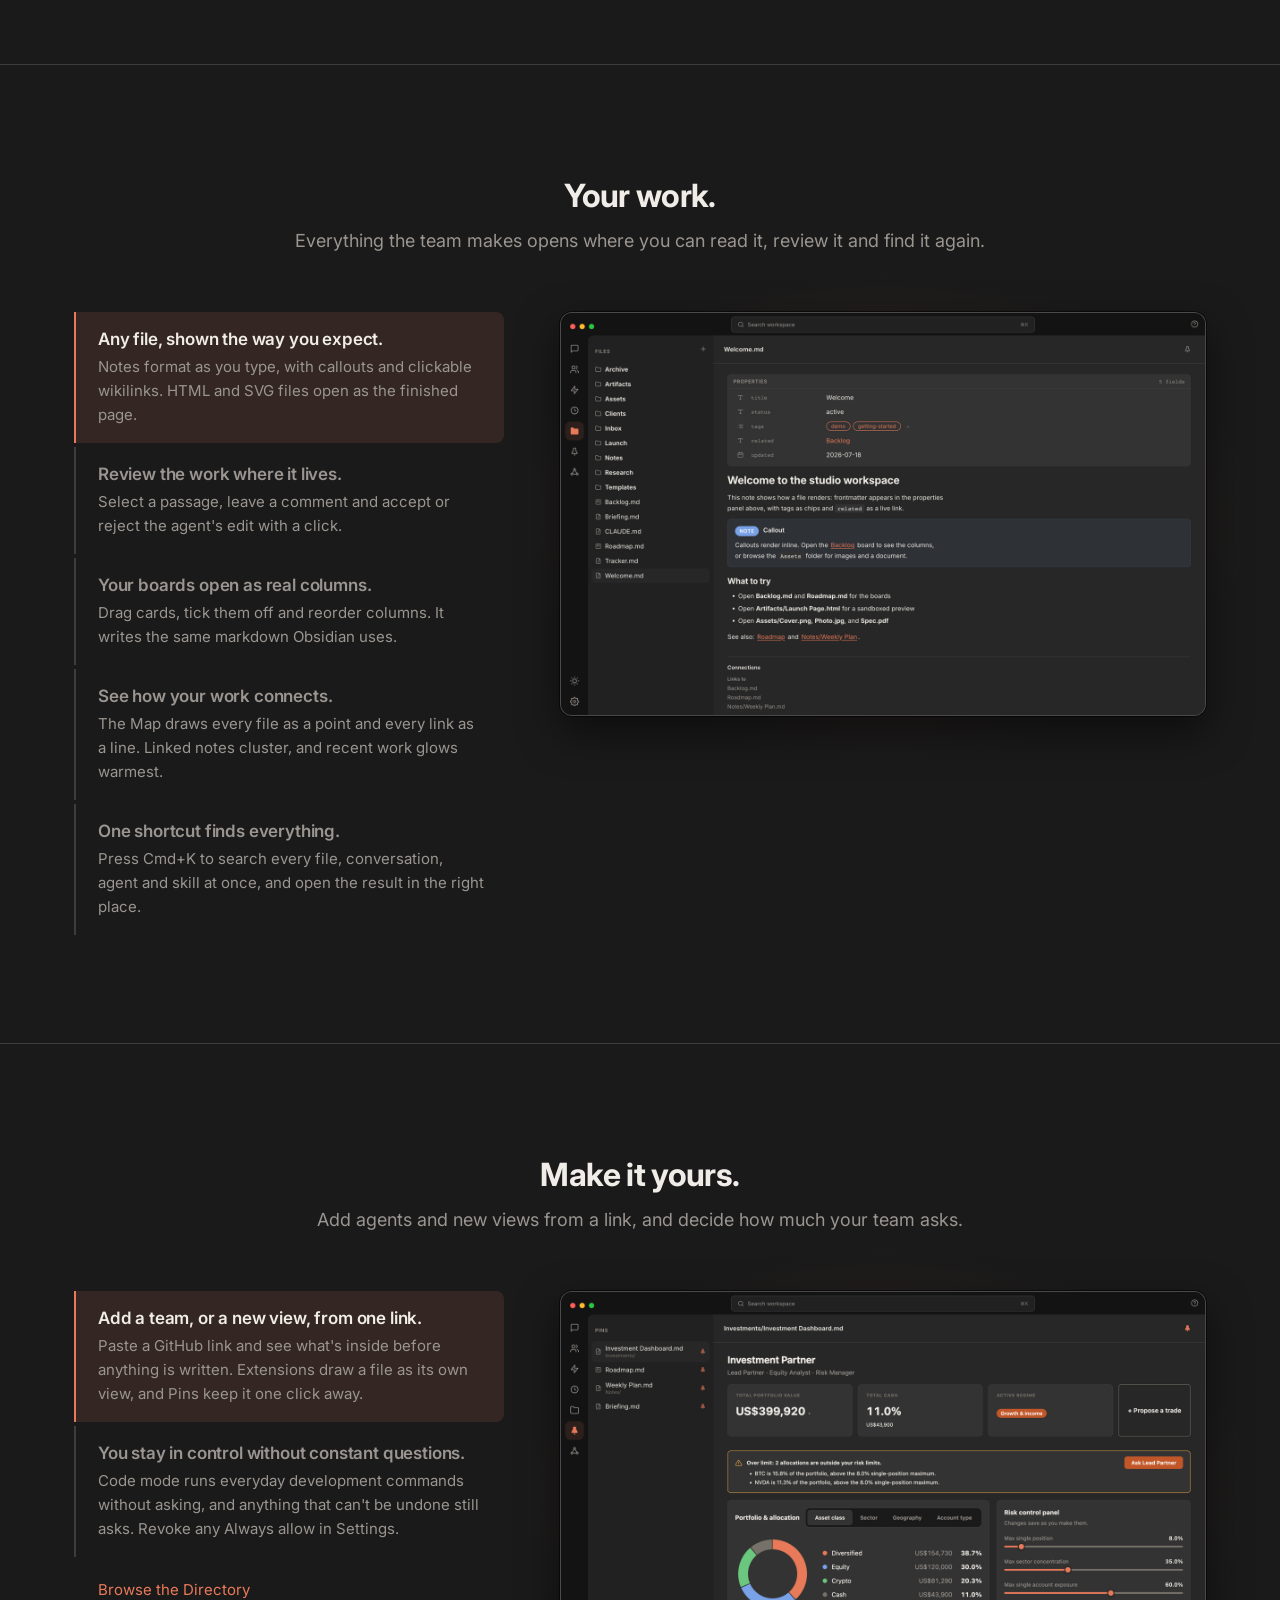
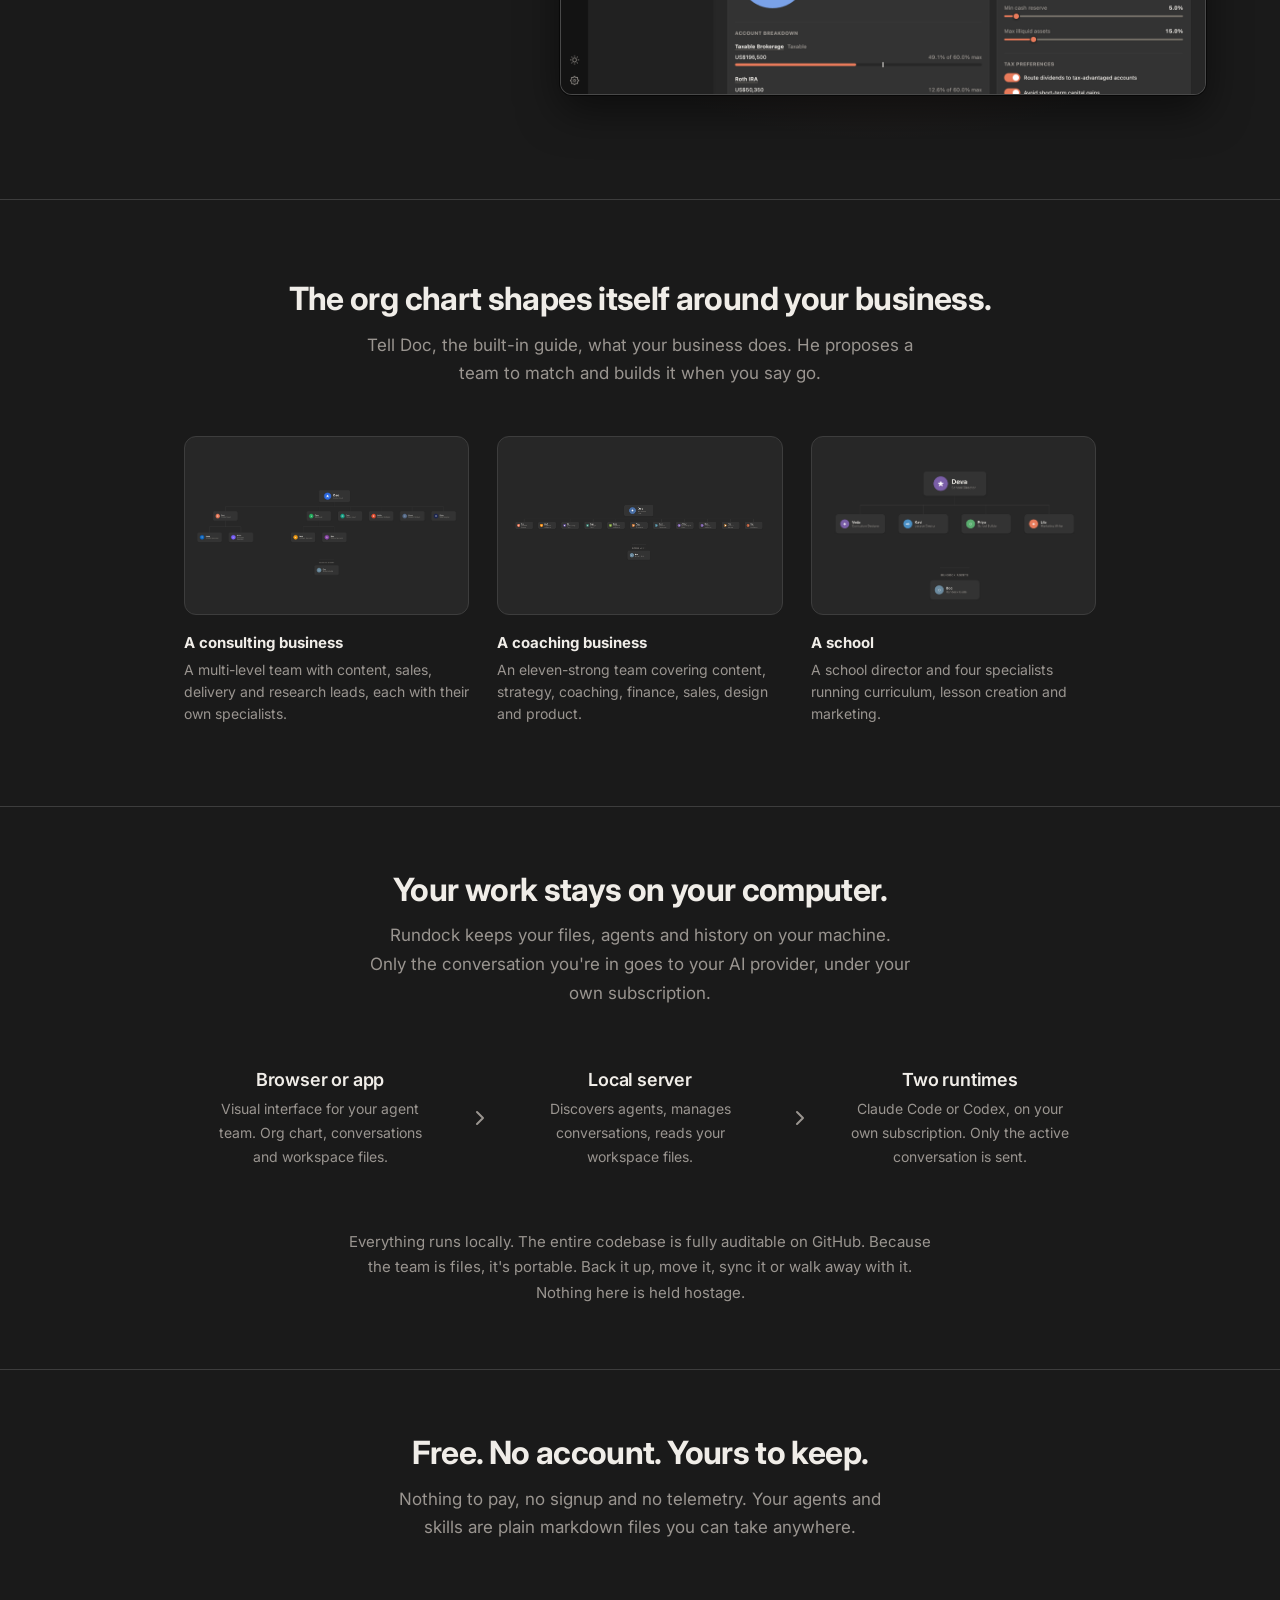
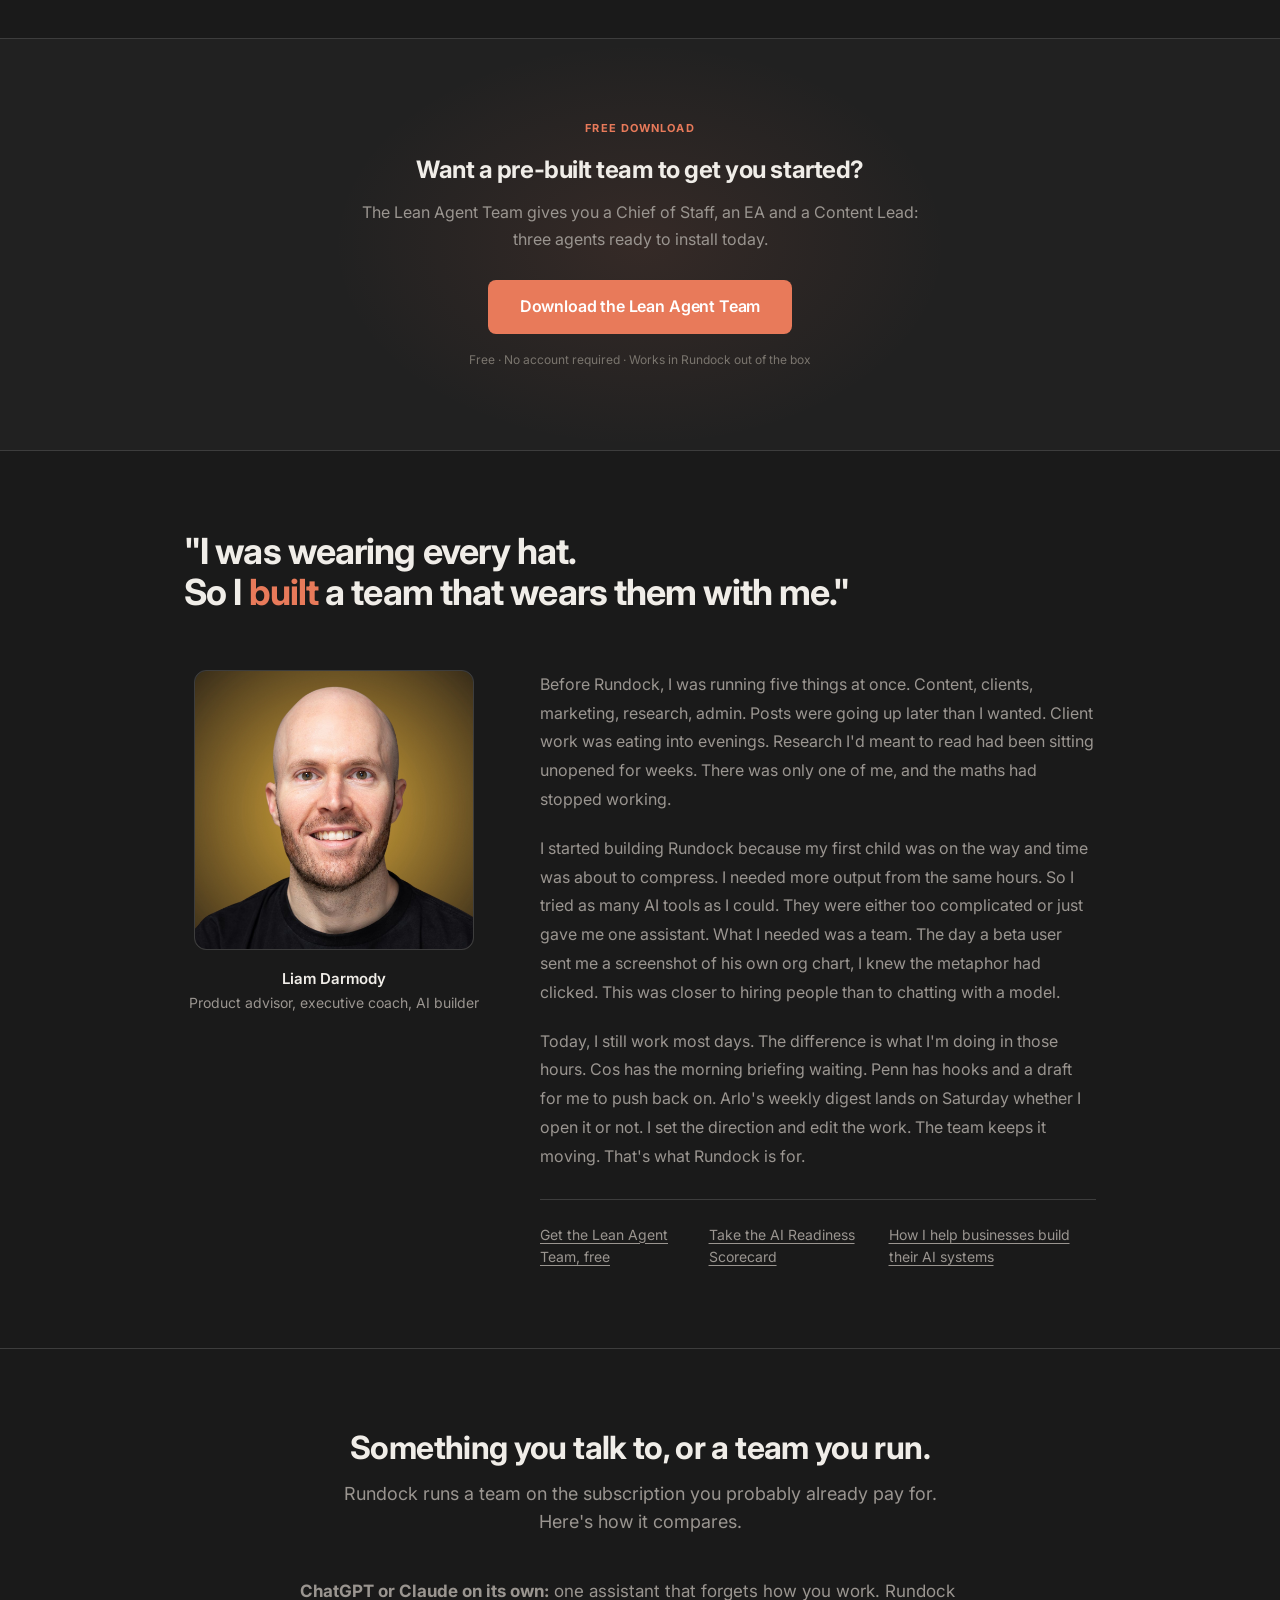
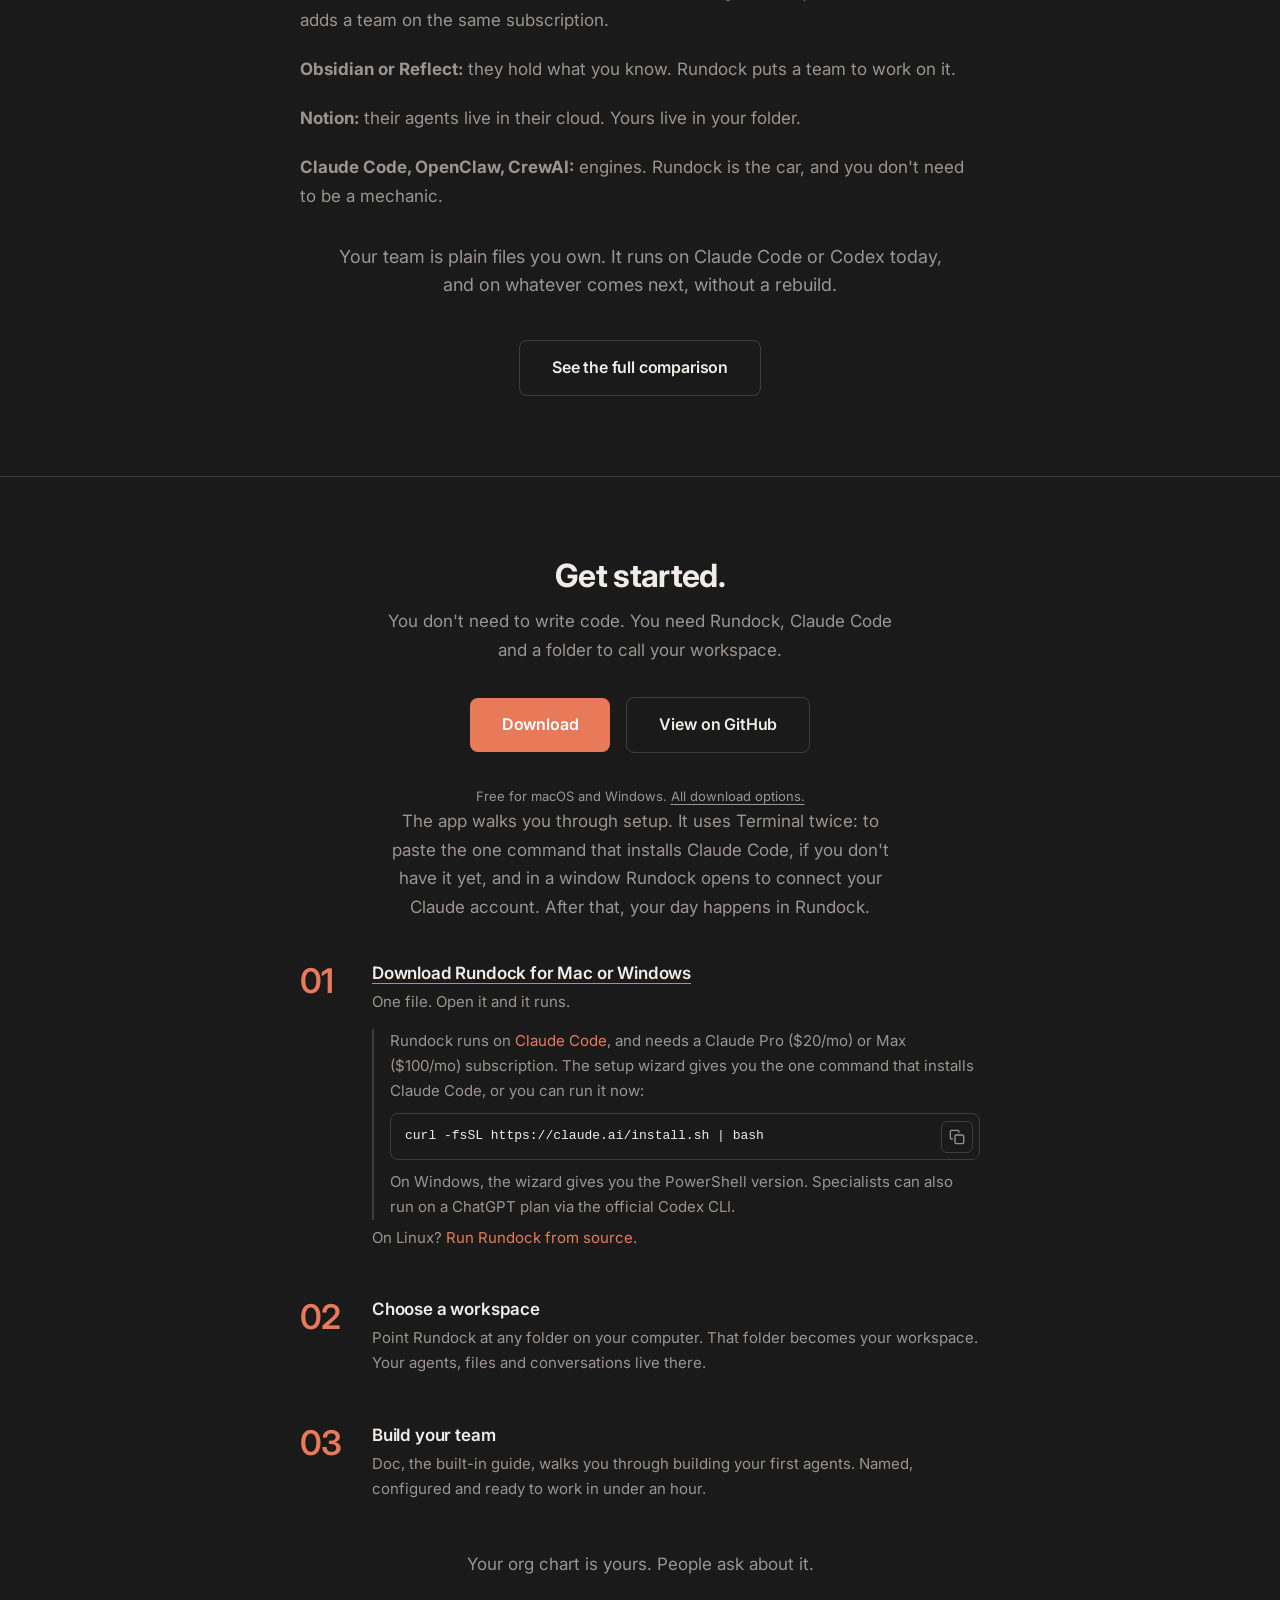
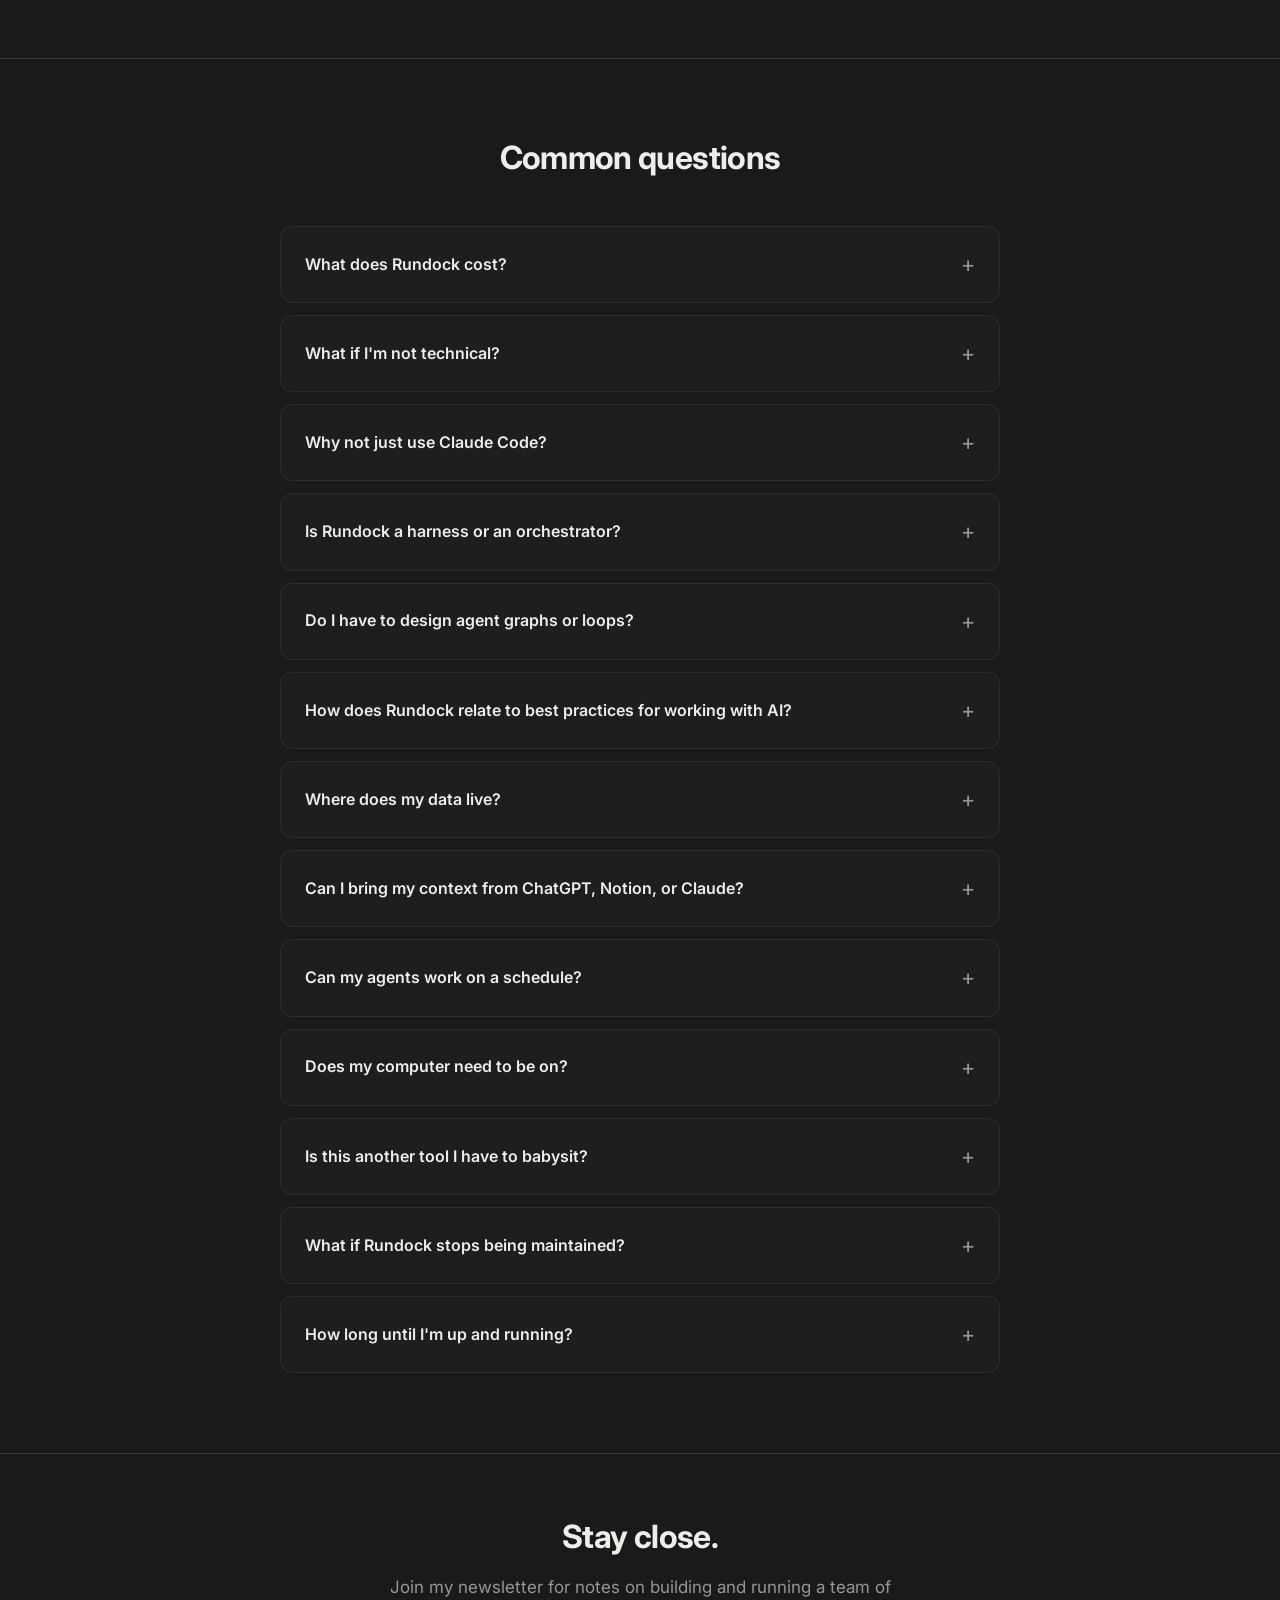
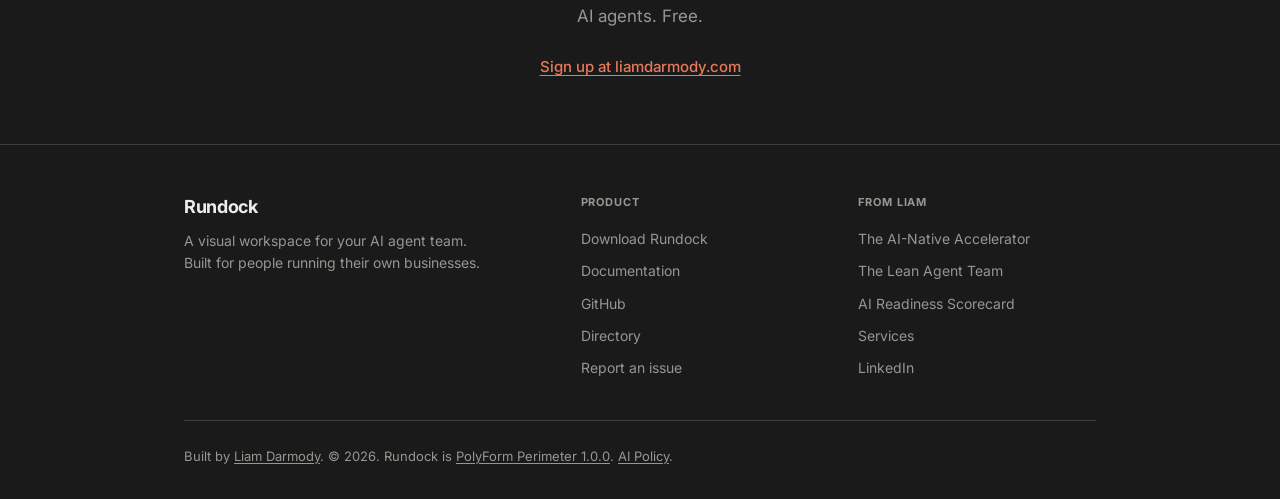
==== commit cd6276e6: "Credit Limitless Leading and keep the footer year current The copyright year now follows the visitor" ====
--- a/index.html
+++ b/index.html
@@ -2042,7 +2042,7 @@
             <img class="tcard-avatar" src="james-compton.jpeg" alt="James Compton">
             <div class="tcard-meta">
               <cite><a href="https://www.linkedin.com/in/jamescomptonofficial/" target="_blank" rel="noopener noreferrer">James Compton</a></cite>
-              <span class="tcard-usage">Founder, Limitless Coaching</span>
+              <span class="tcard-usage">Founder, Limitless Leading</span>
             </div>
           </div>
         </figure>
@@ -2582,12 +2582,13 @@
 
       <p class="footer-credit">
         Built by <a href="https://www.linkedin.com/in/liamdarmody/" target="_blank" rel="noopener">Liam Darmody</a>.
-        &copy; 2026. Rundock is
+        &copy; <span data-year>2026</span>. Rundock is
         <a href="https://github.com/liamdarmody/rundock/blob/main/LICENSE" target="_blank" rel="noopener">PolyForm Perimeter 1.0.0</a>.
         <a href="/ai-policy">AI Policy</a>.
       </p>
 
     </div>
+  <script>document.querySelectorAll('[data-year]').forEach(function (el) { el.textContent = new Date().getFullYear(); });</script>
   </footer>
 
   <script>
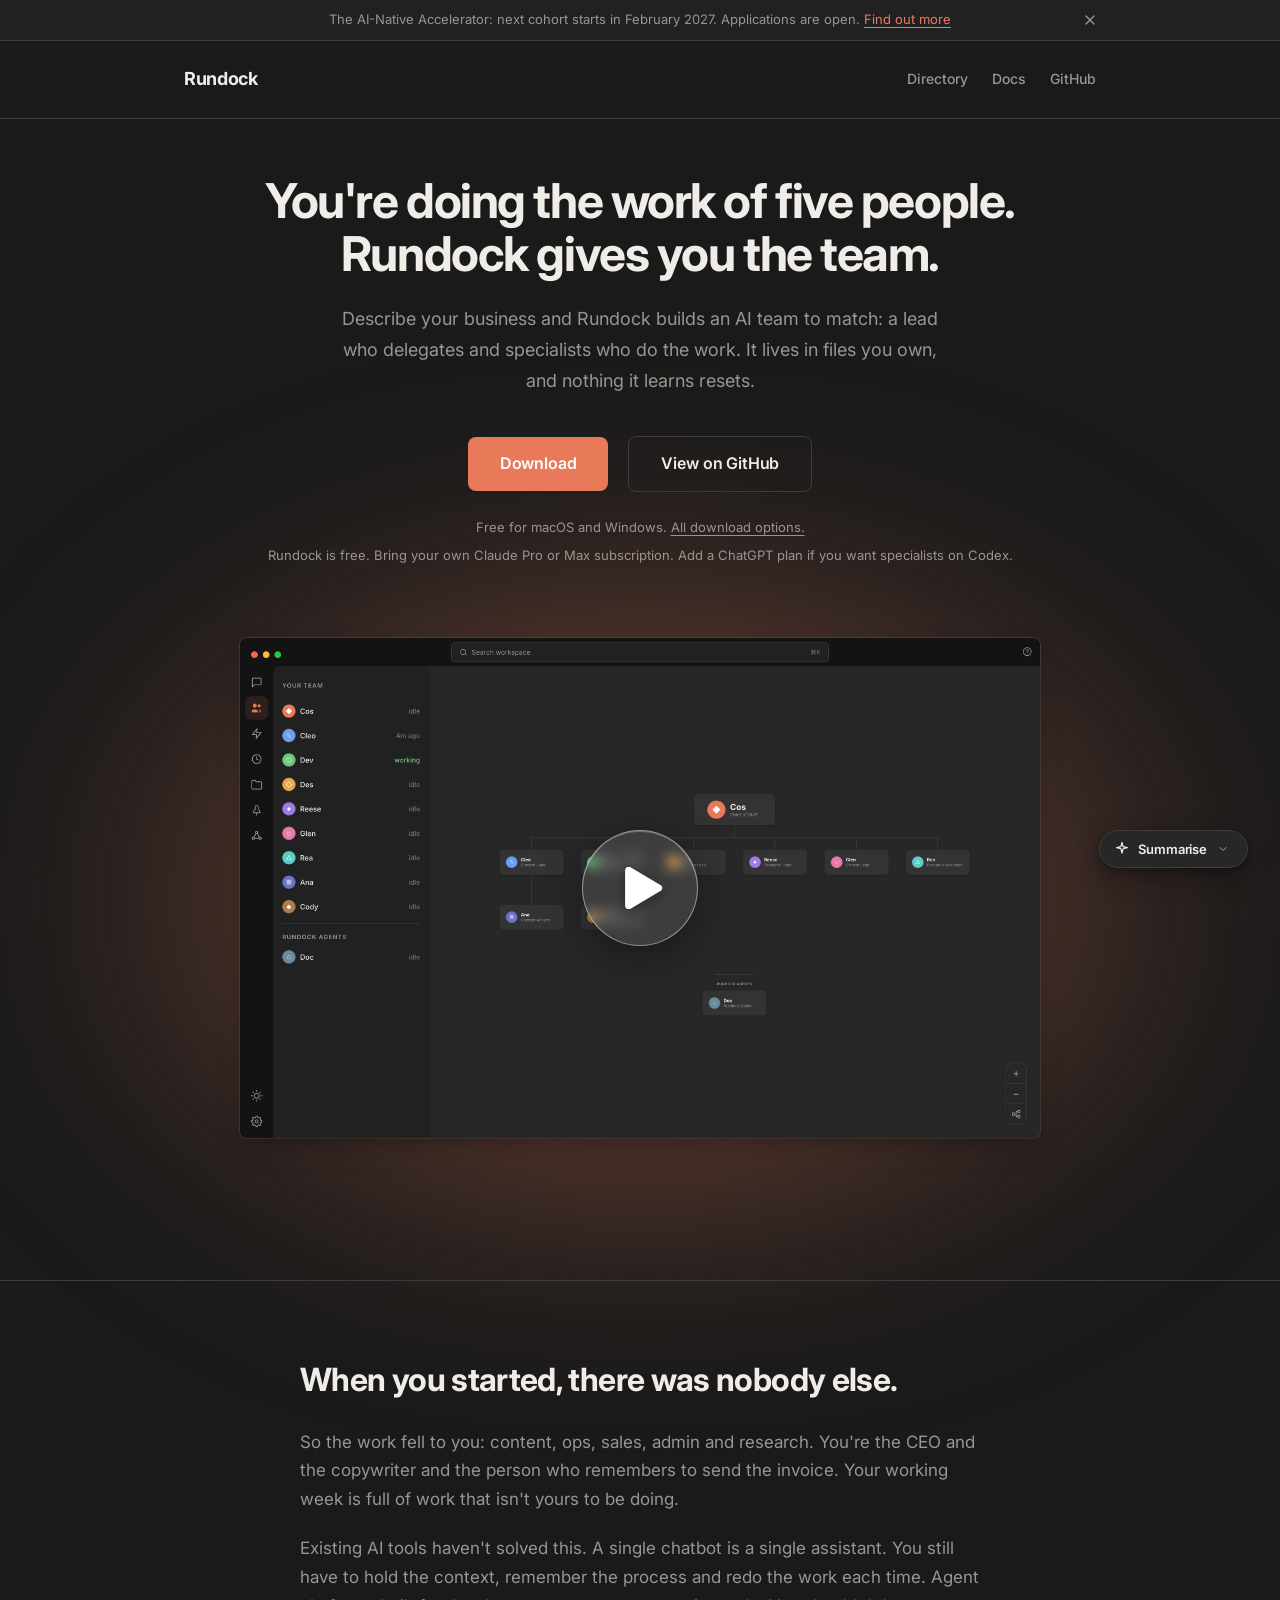
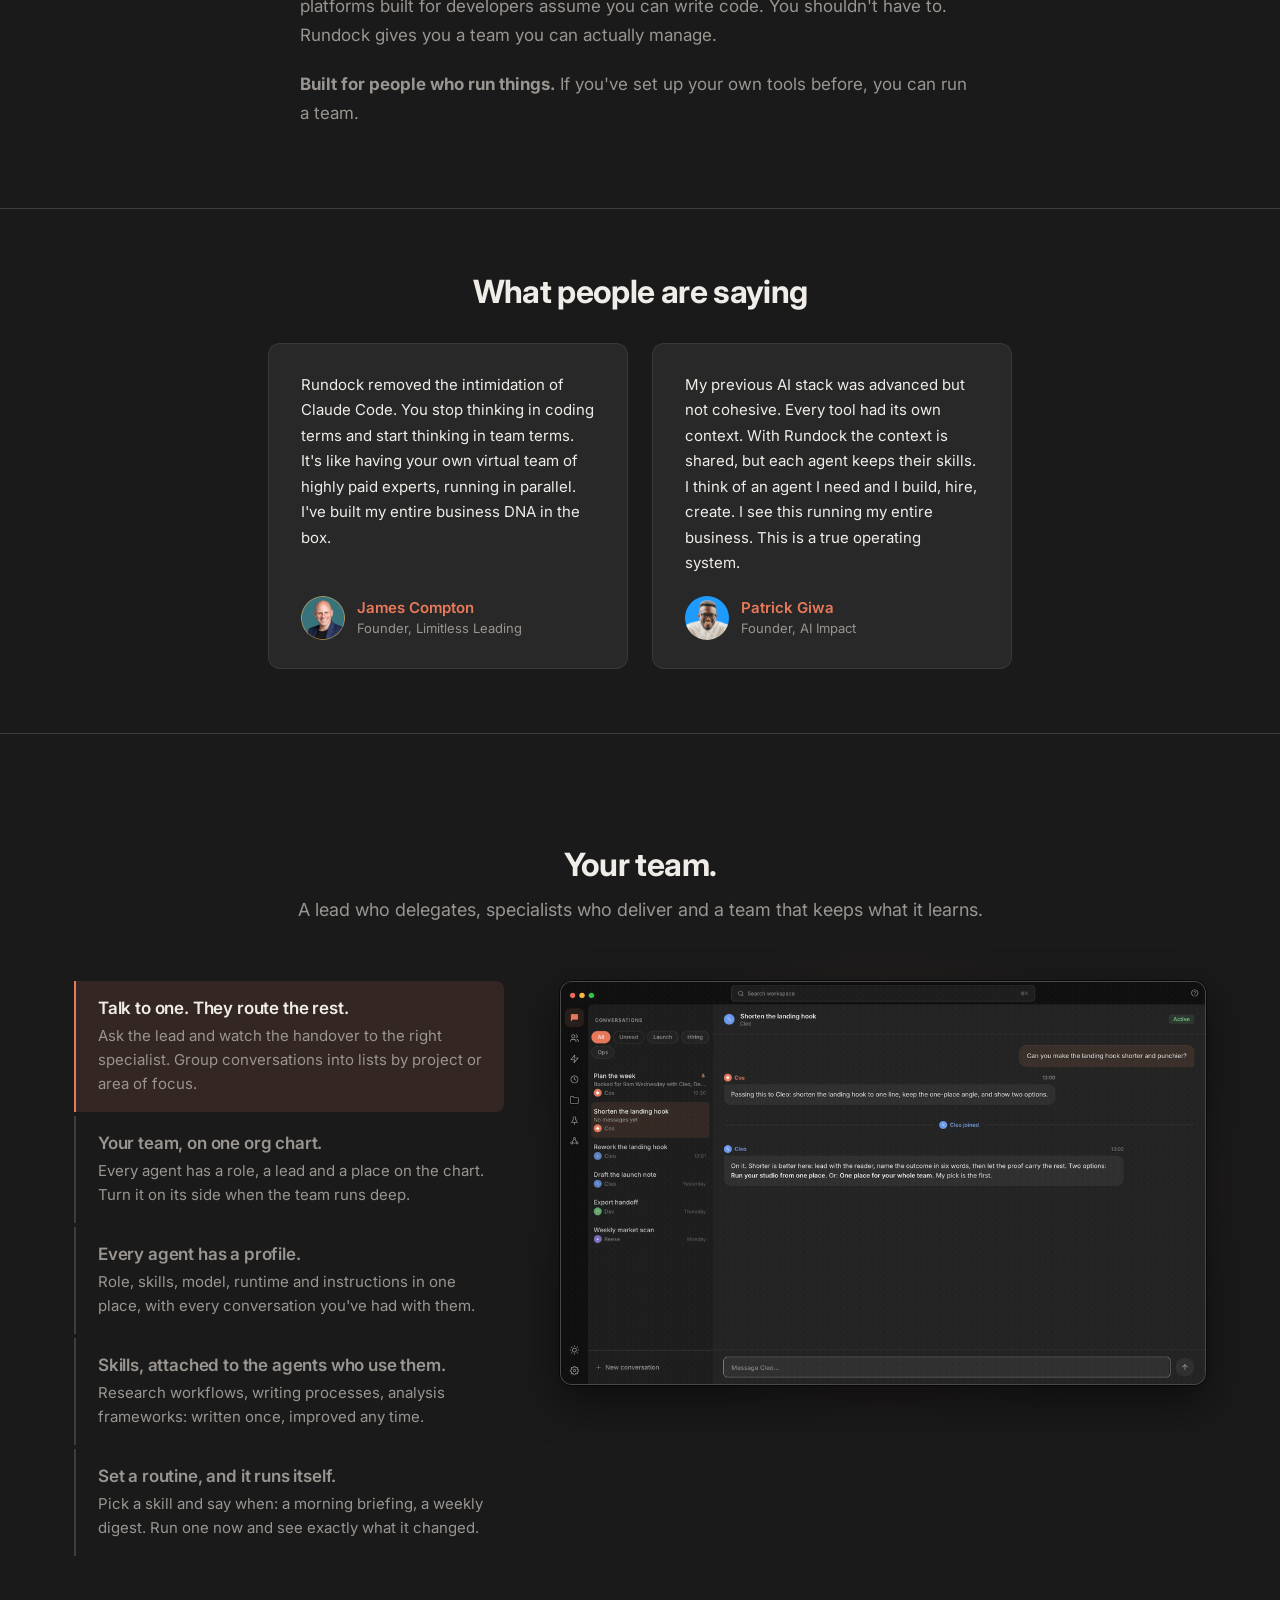
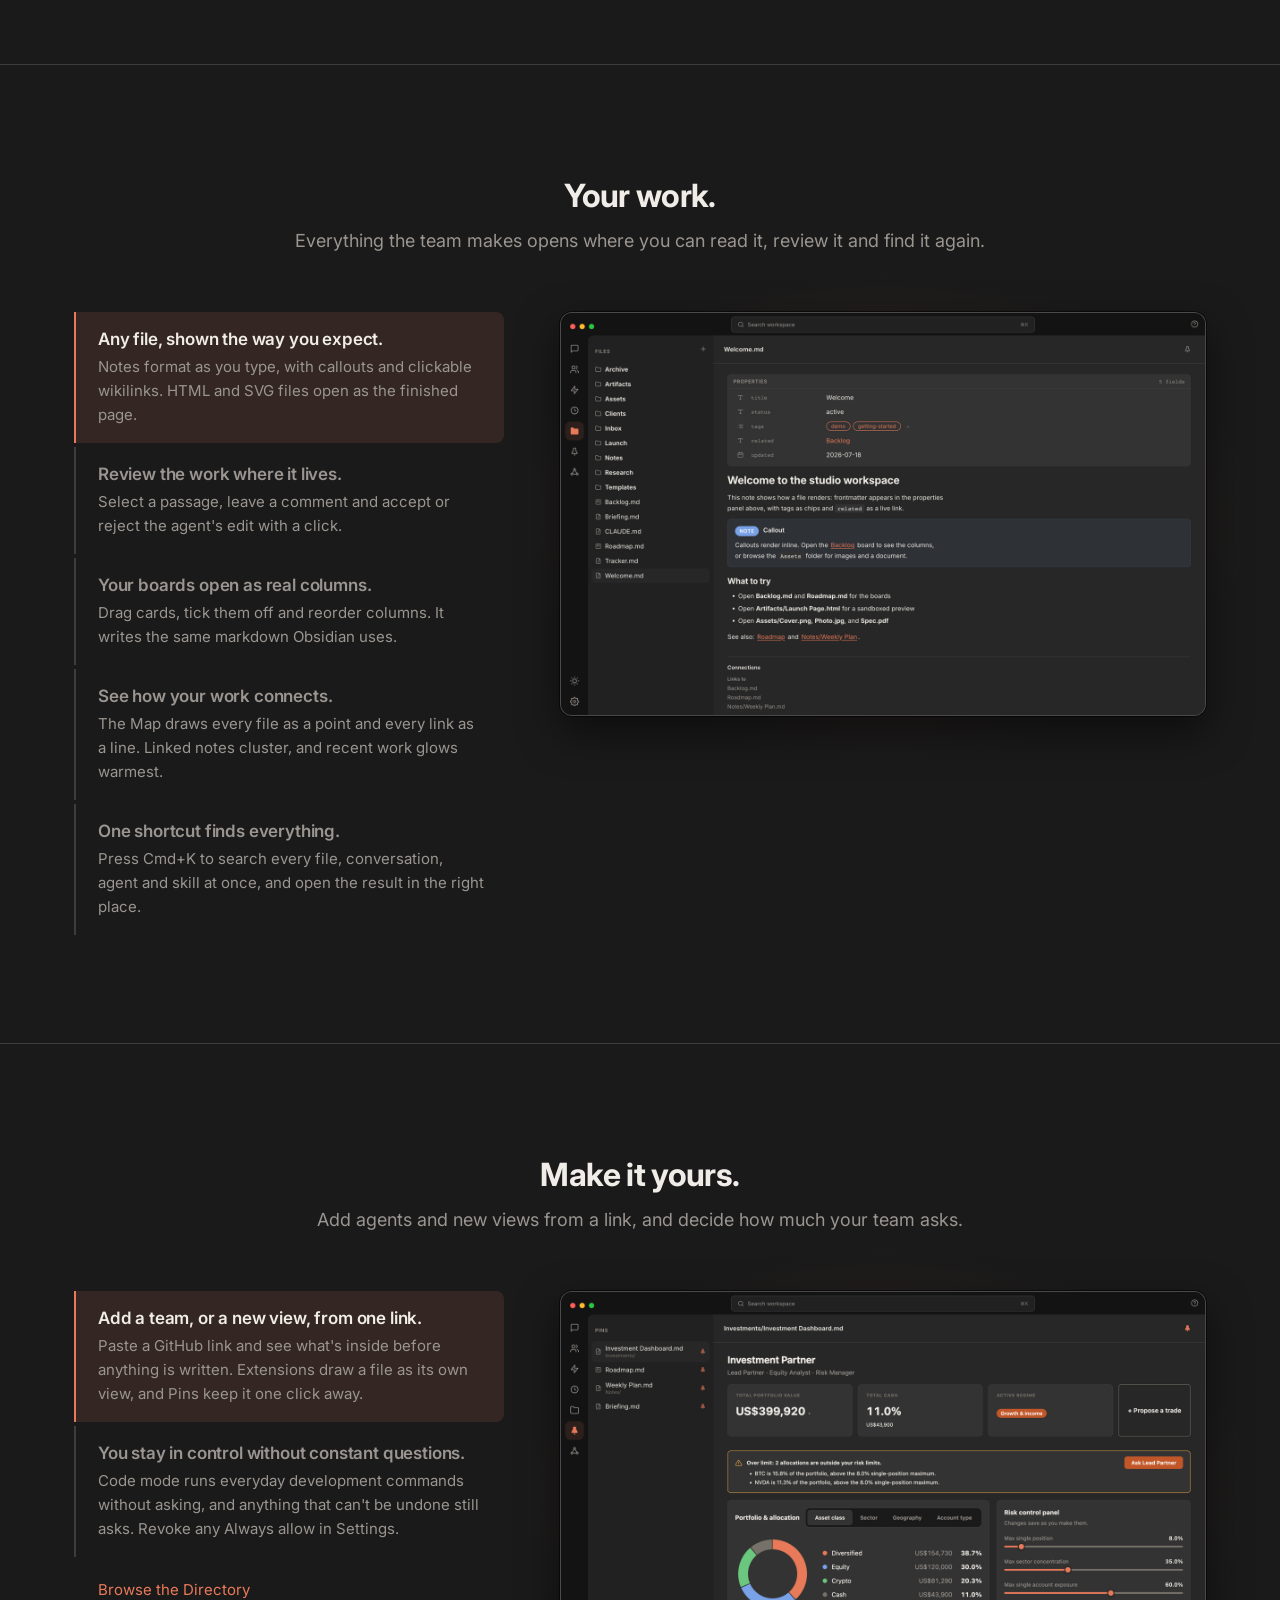
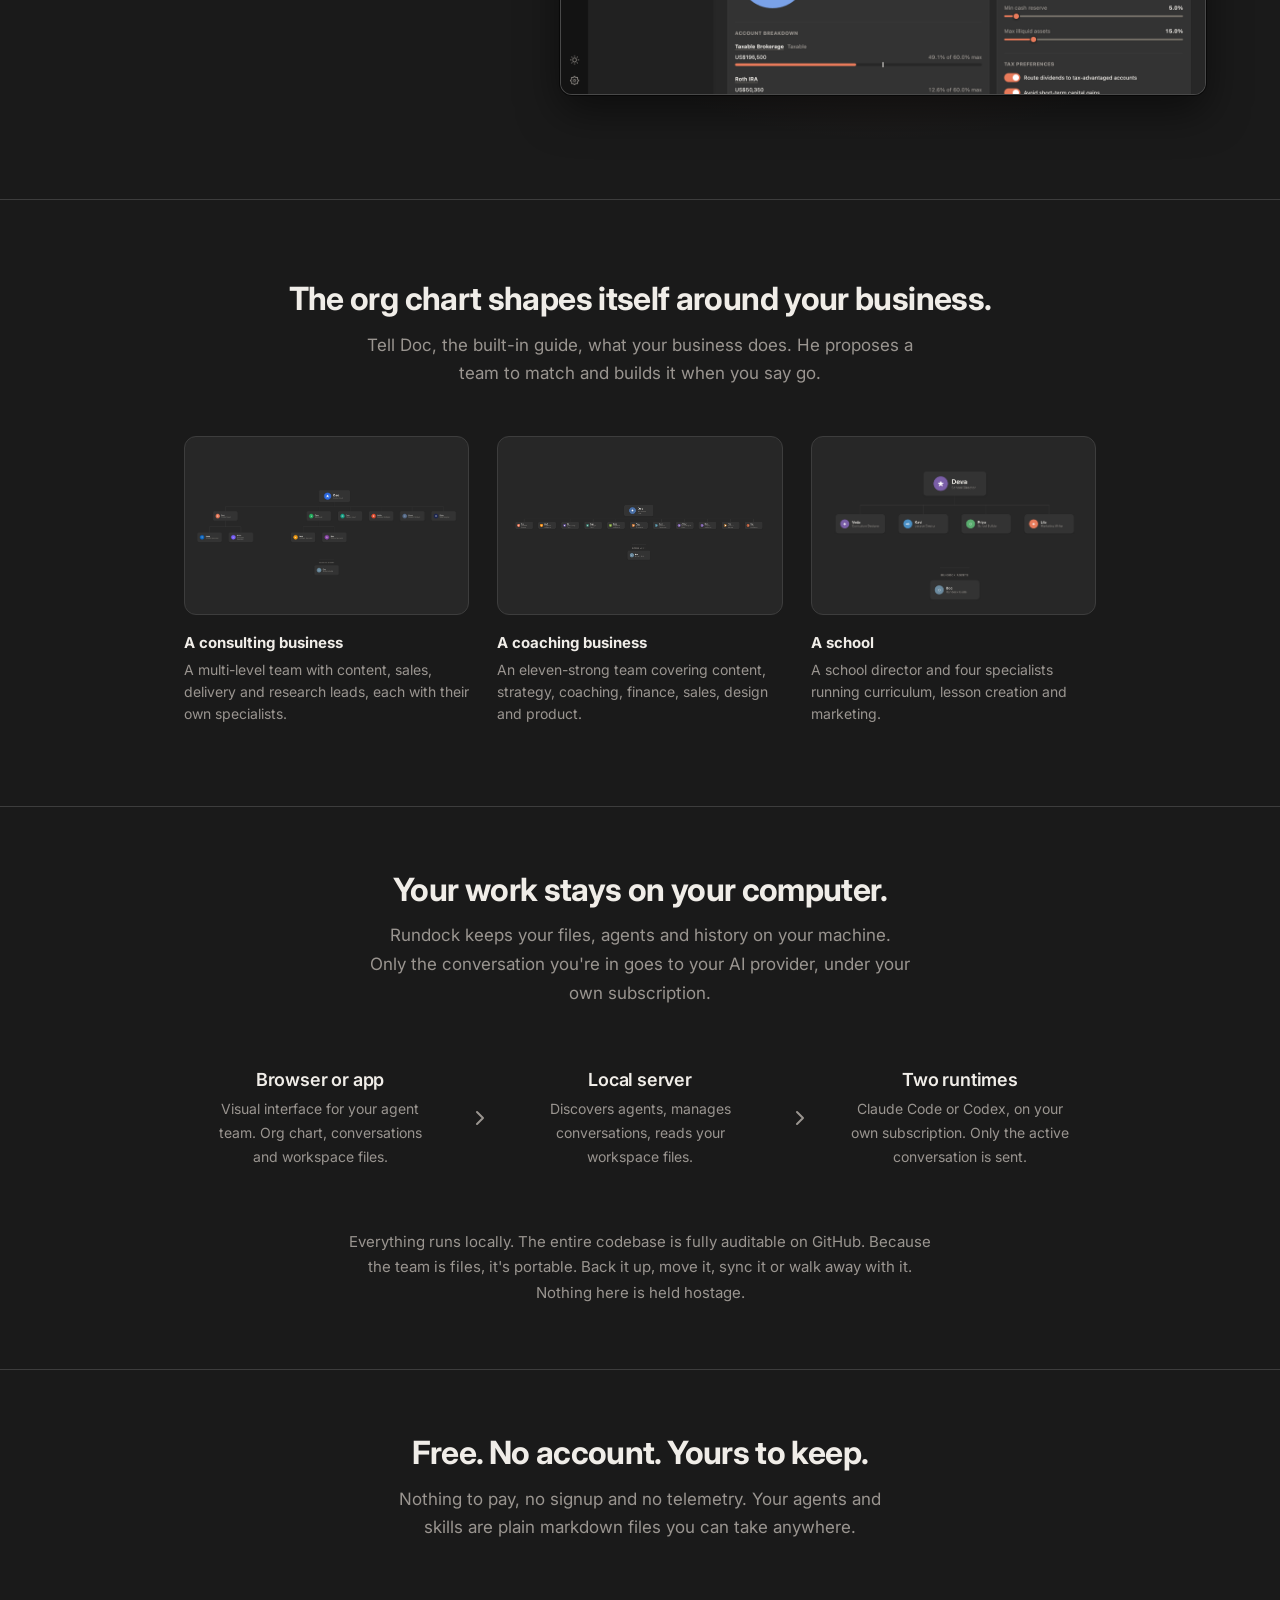
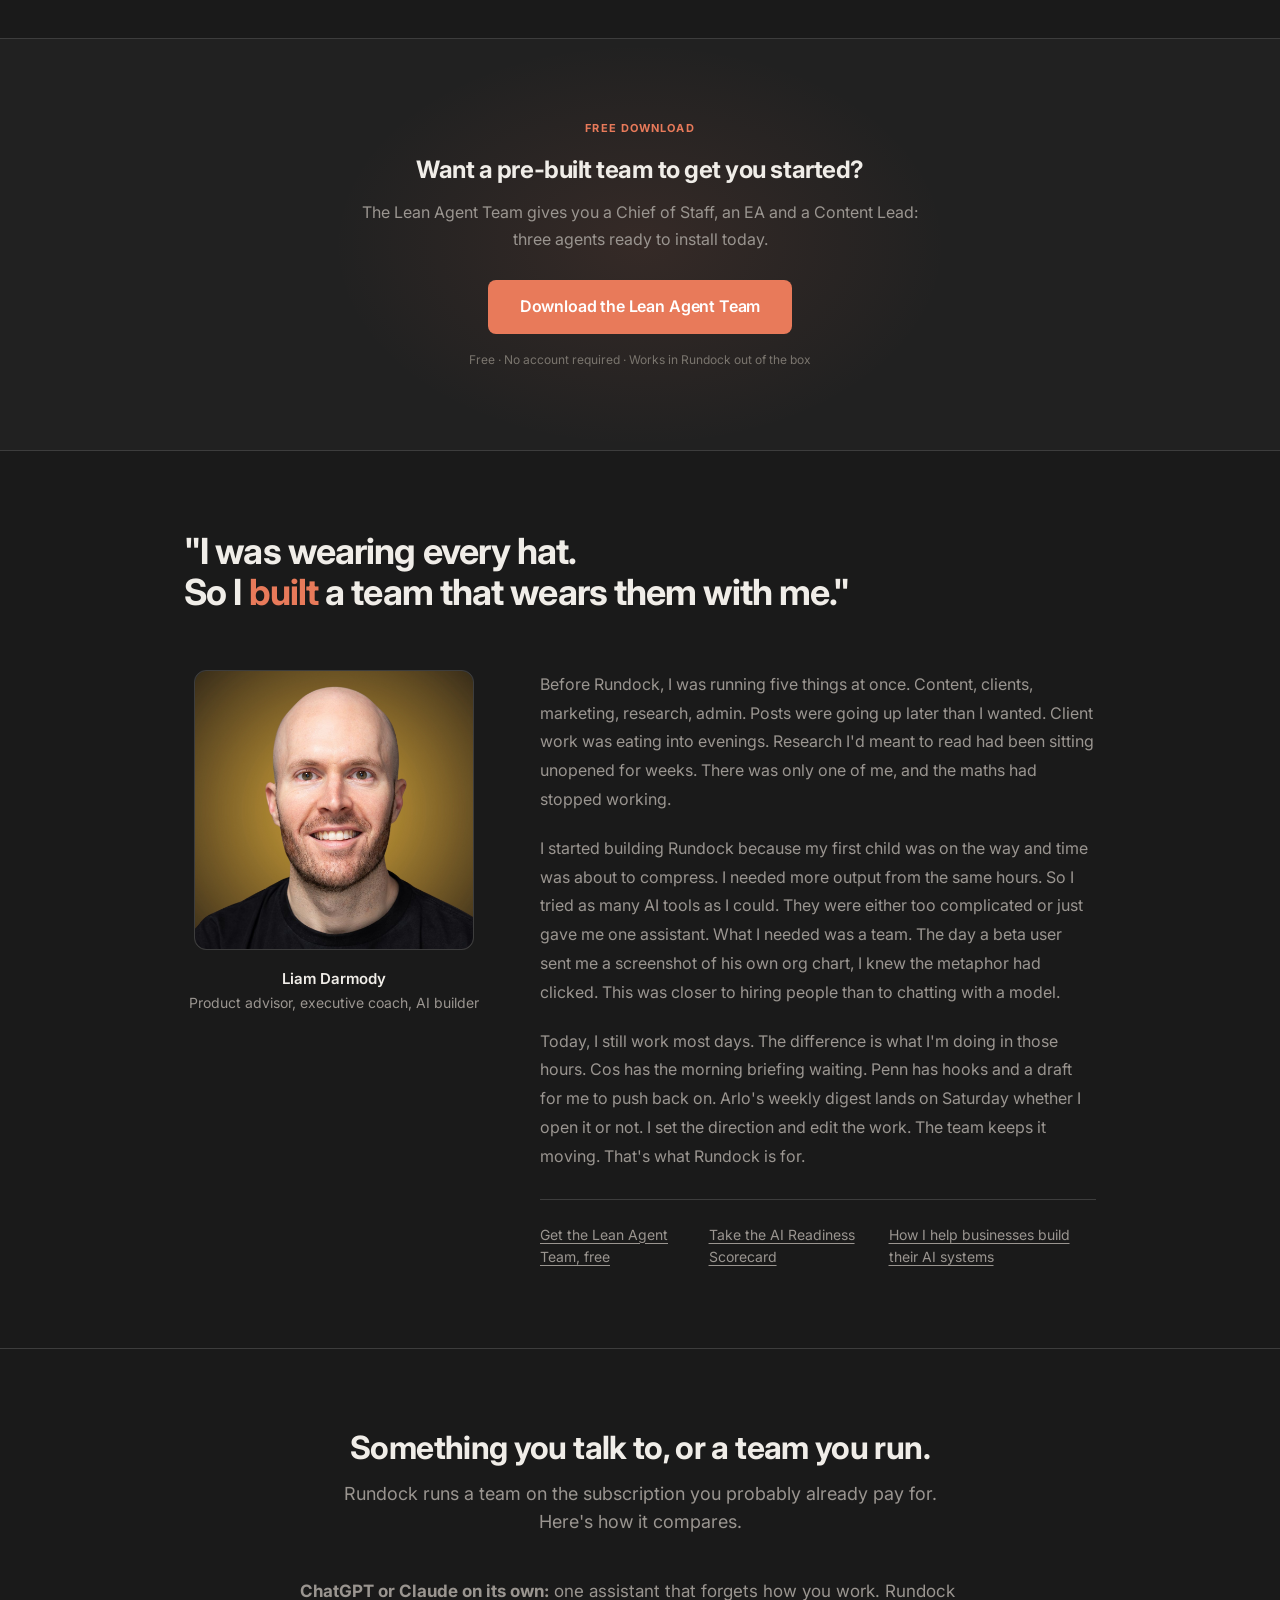
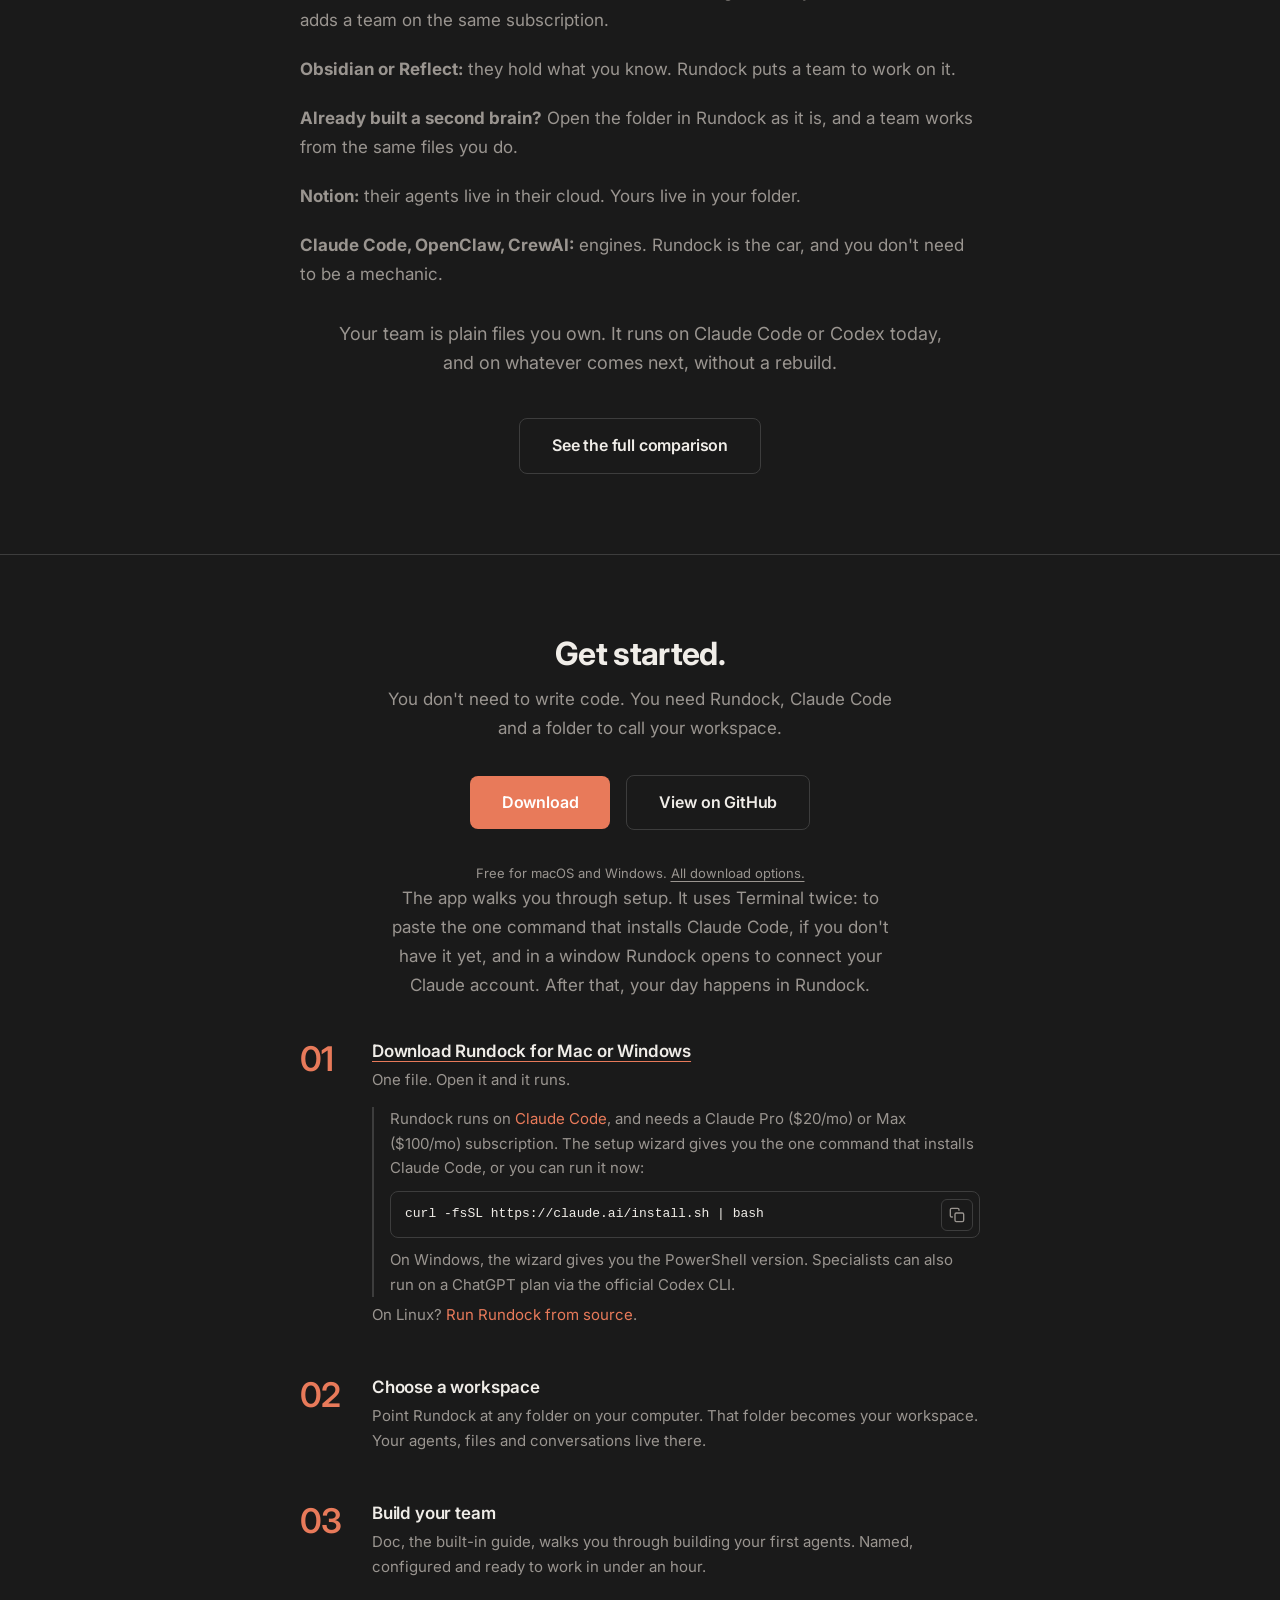
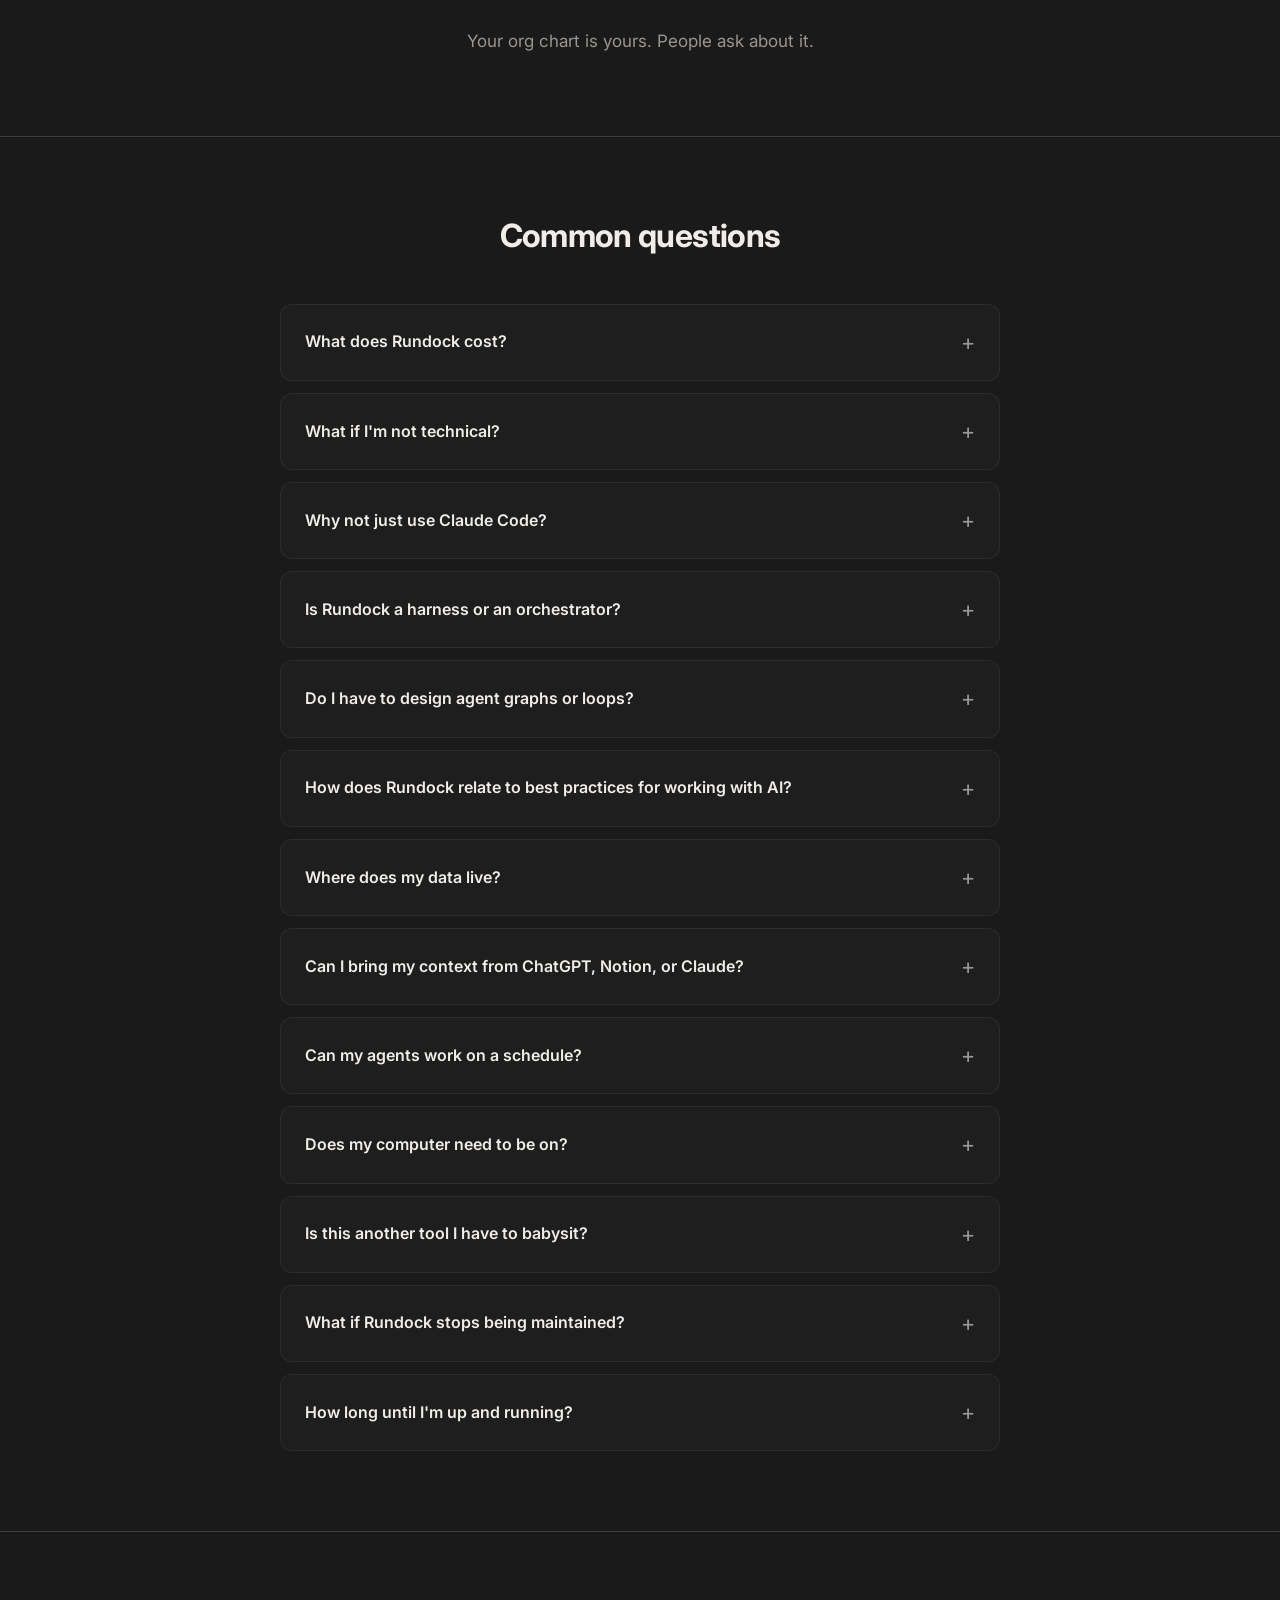
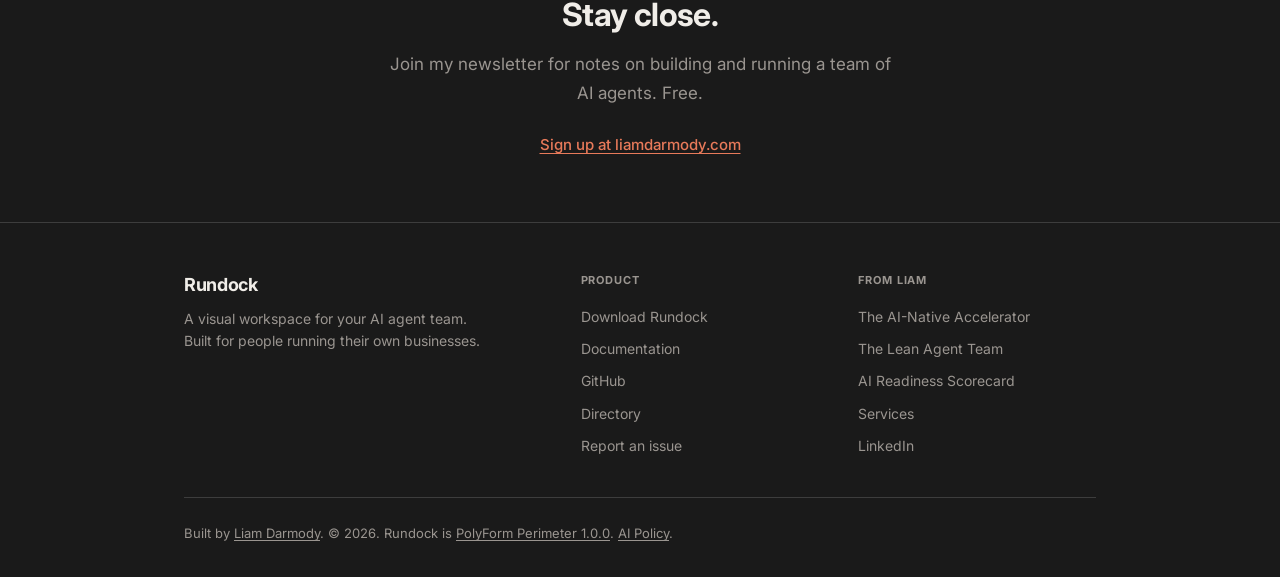
==== commit f5447e80: "Tell visitors with a second brain they can open it in Rundock The comparison teaser gains a point af" ====
--- a/index.html
+++ b/index.html
@@ -2391,6 +2391,7 @@
       <div class="compare-teaser-points">
         <p><strong>ChatGPT or Claude on its own:</strong> one assistant that forgets how you work. Rundock adds a team on the same subscription.</p>
         <p><strong>Obsidian or Reflect:</strong> they hold what you know. Rundock puts a team to work on it.</p>
+        <p><strong>Already built a second brain?</strong> Open the folder in Rundock as it is, and a team works from the same files you do.</p>
         <p><strong>Notion:</strong> their agents live in their cloud. Yours live in your folder.</p>
         <p><strong>Claude Code, OpenClaw, CrewAI:</strong> engines. Rundock is the car, and you don't need to be a mechanic.</p>
       </div>
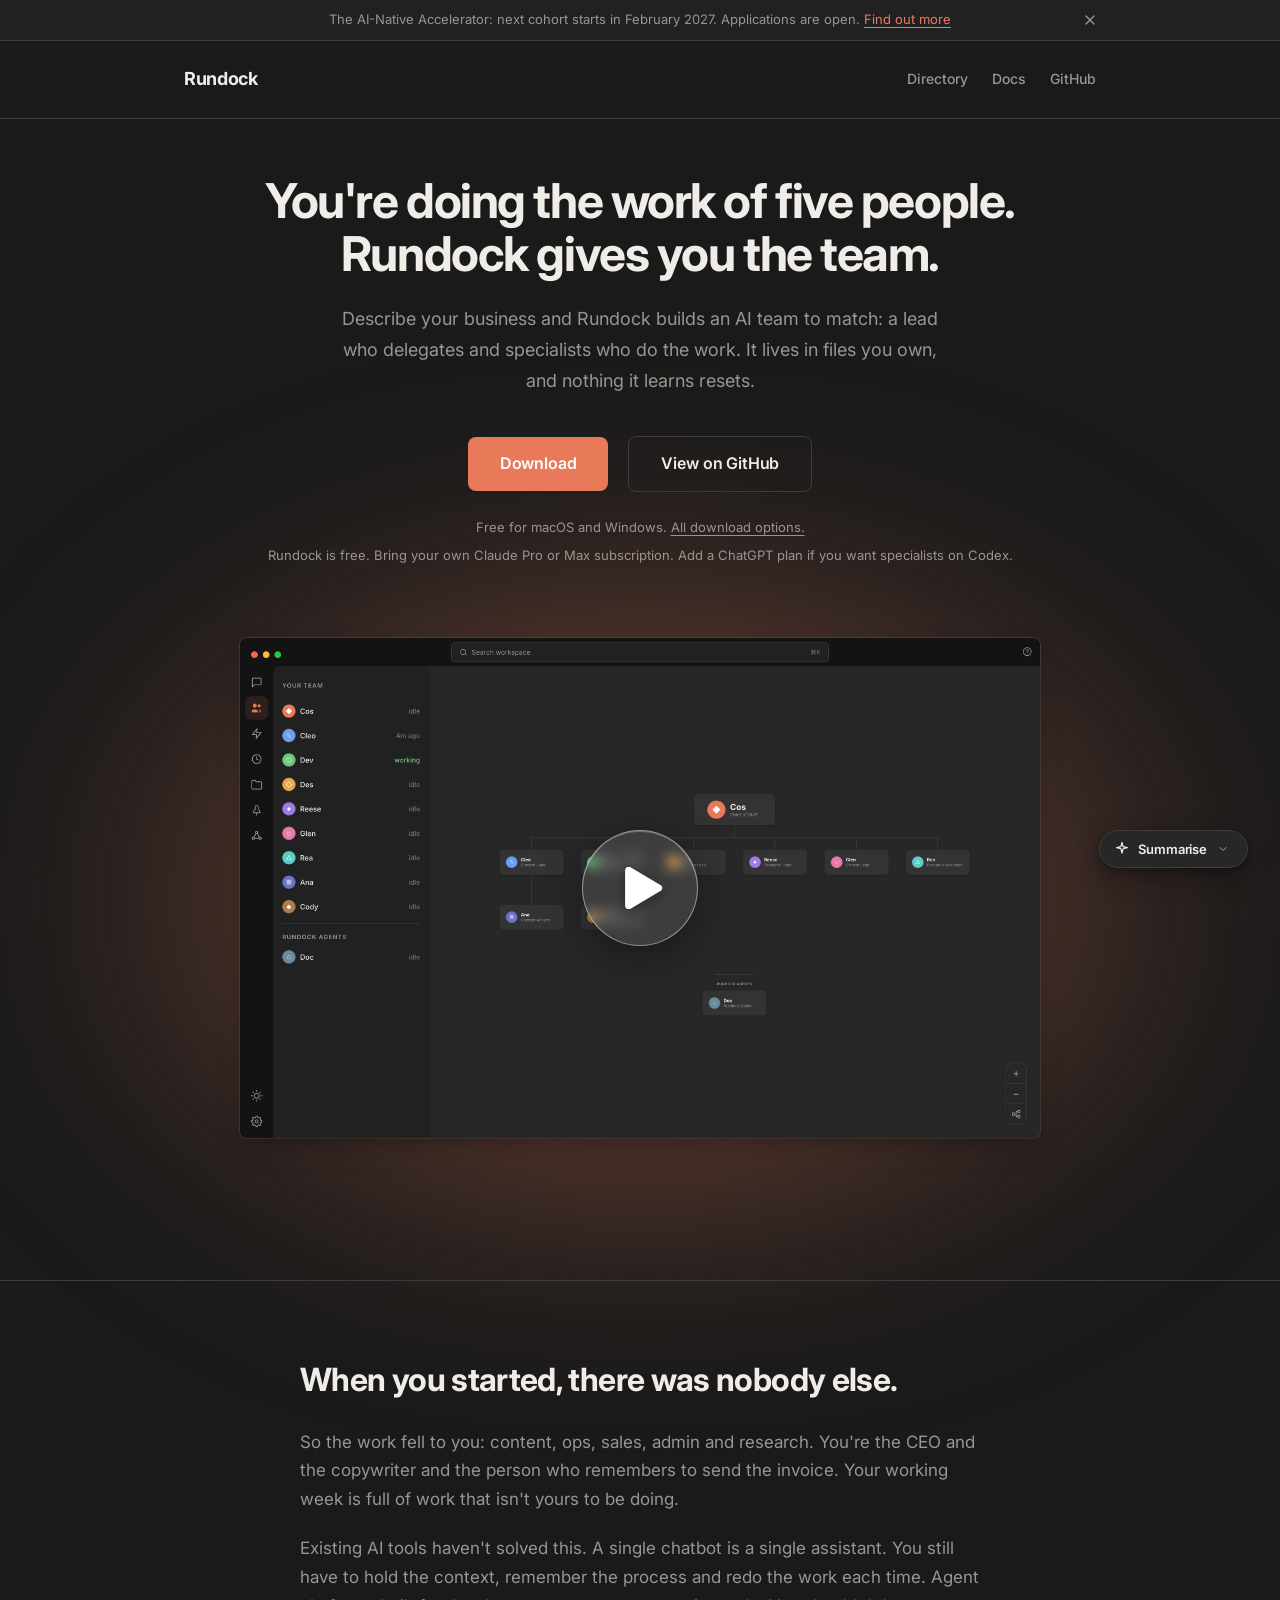
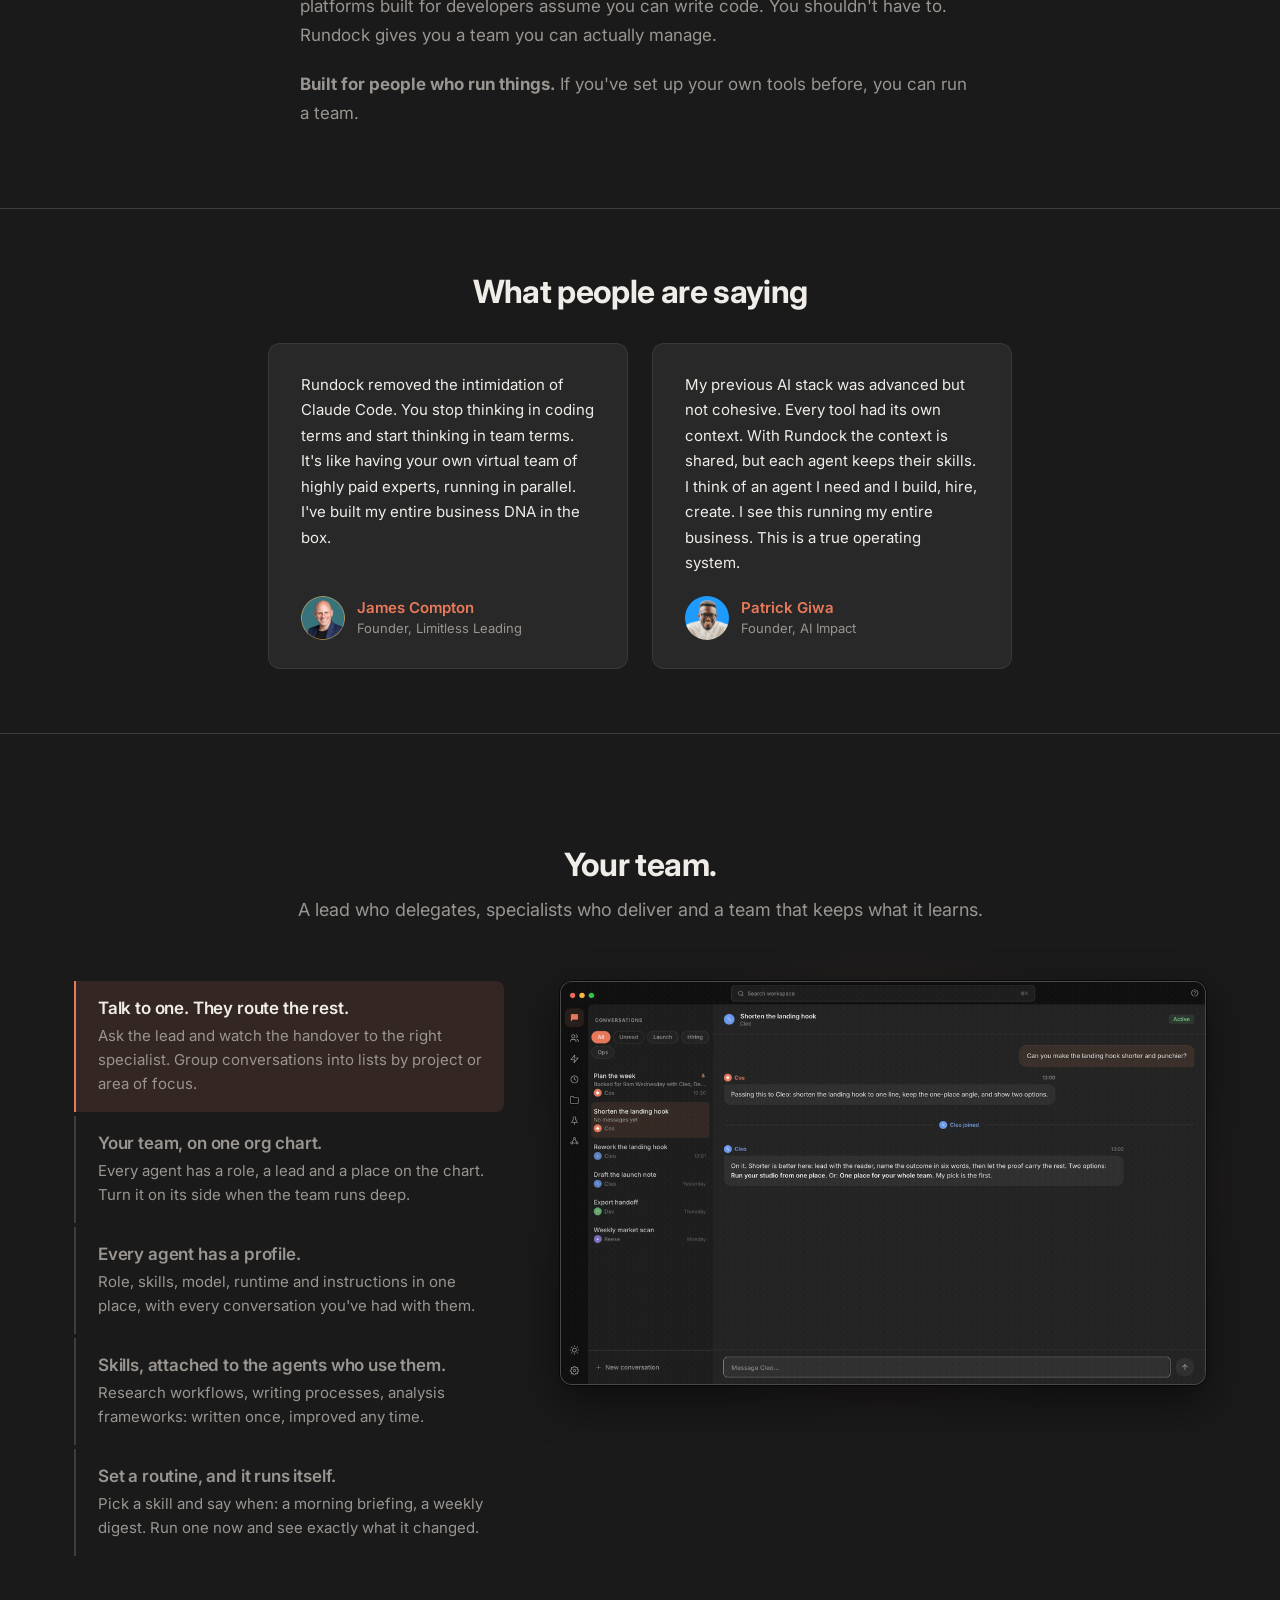
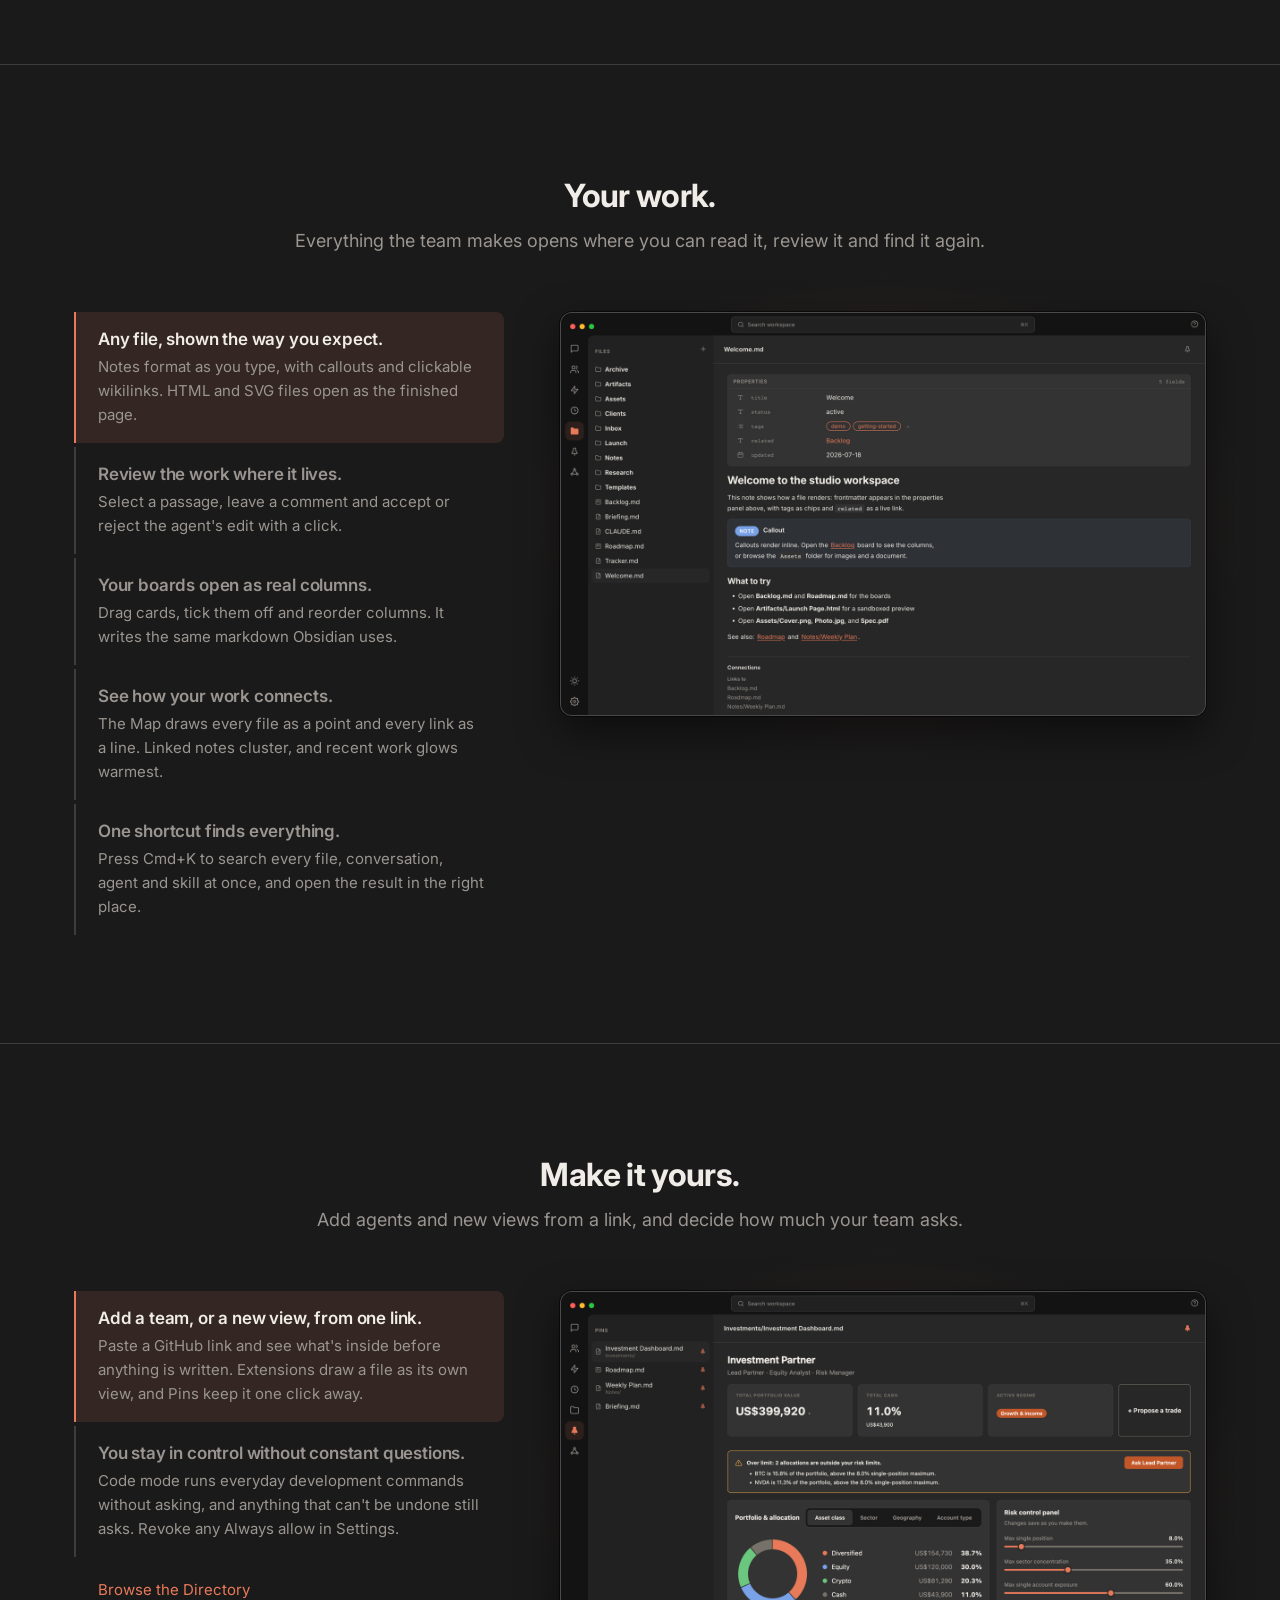
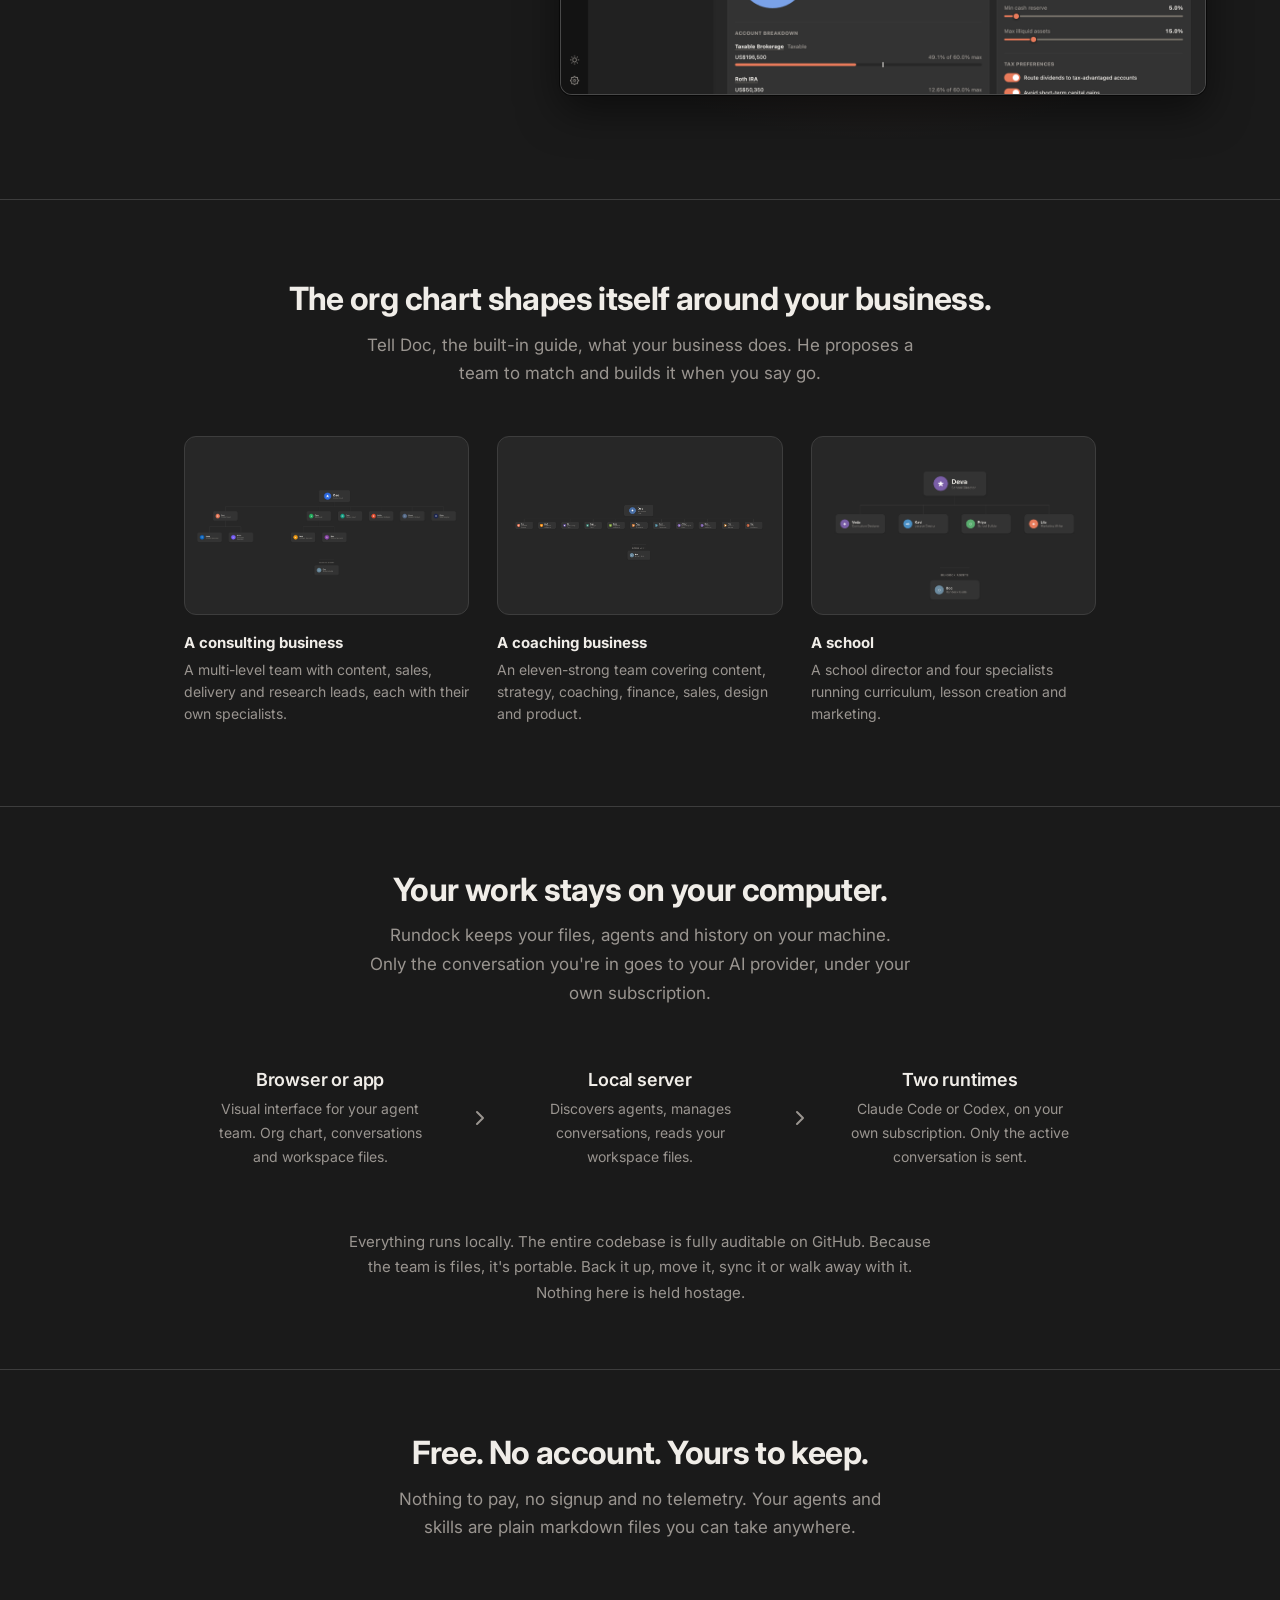
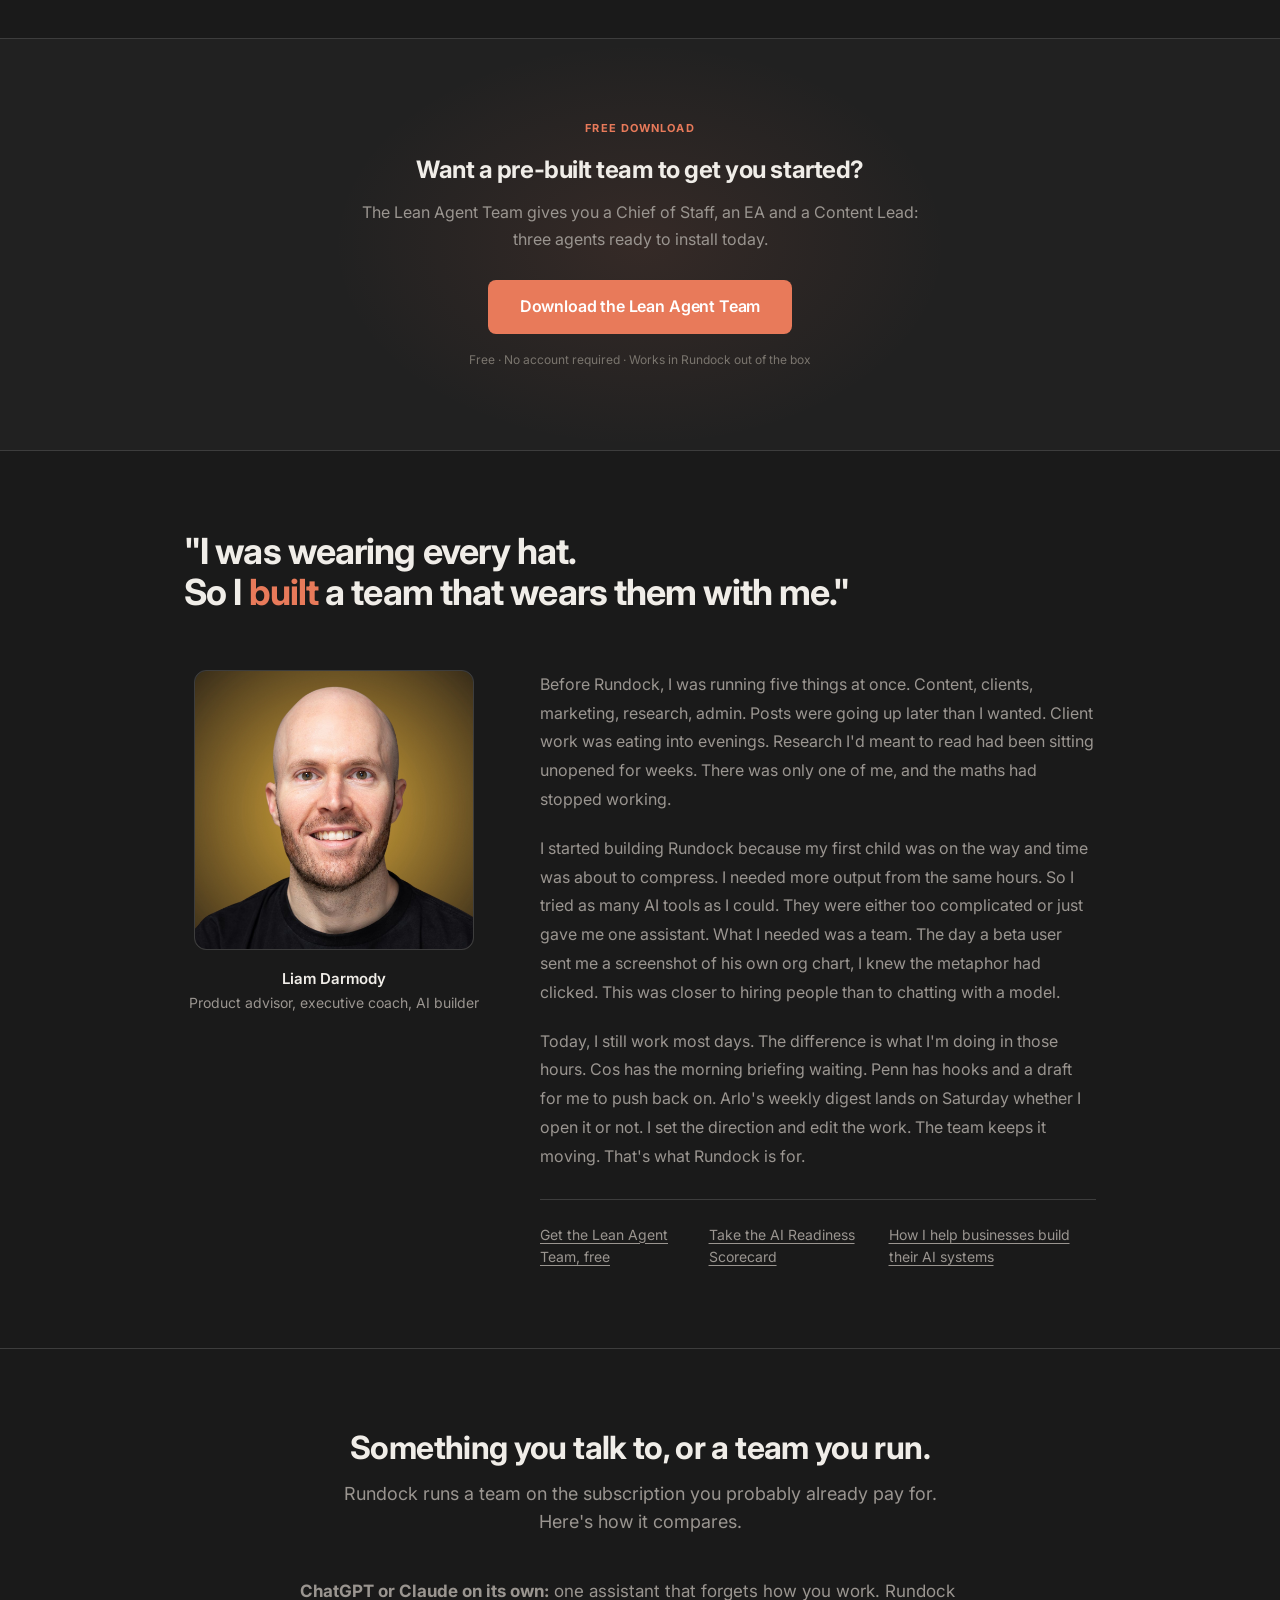
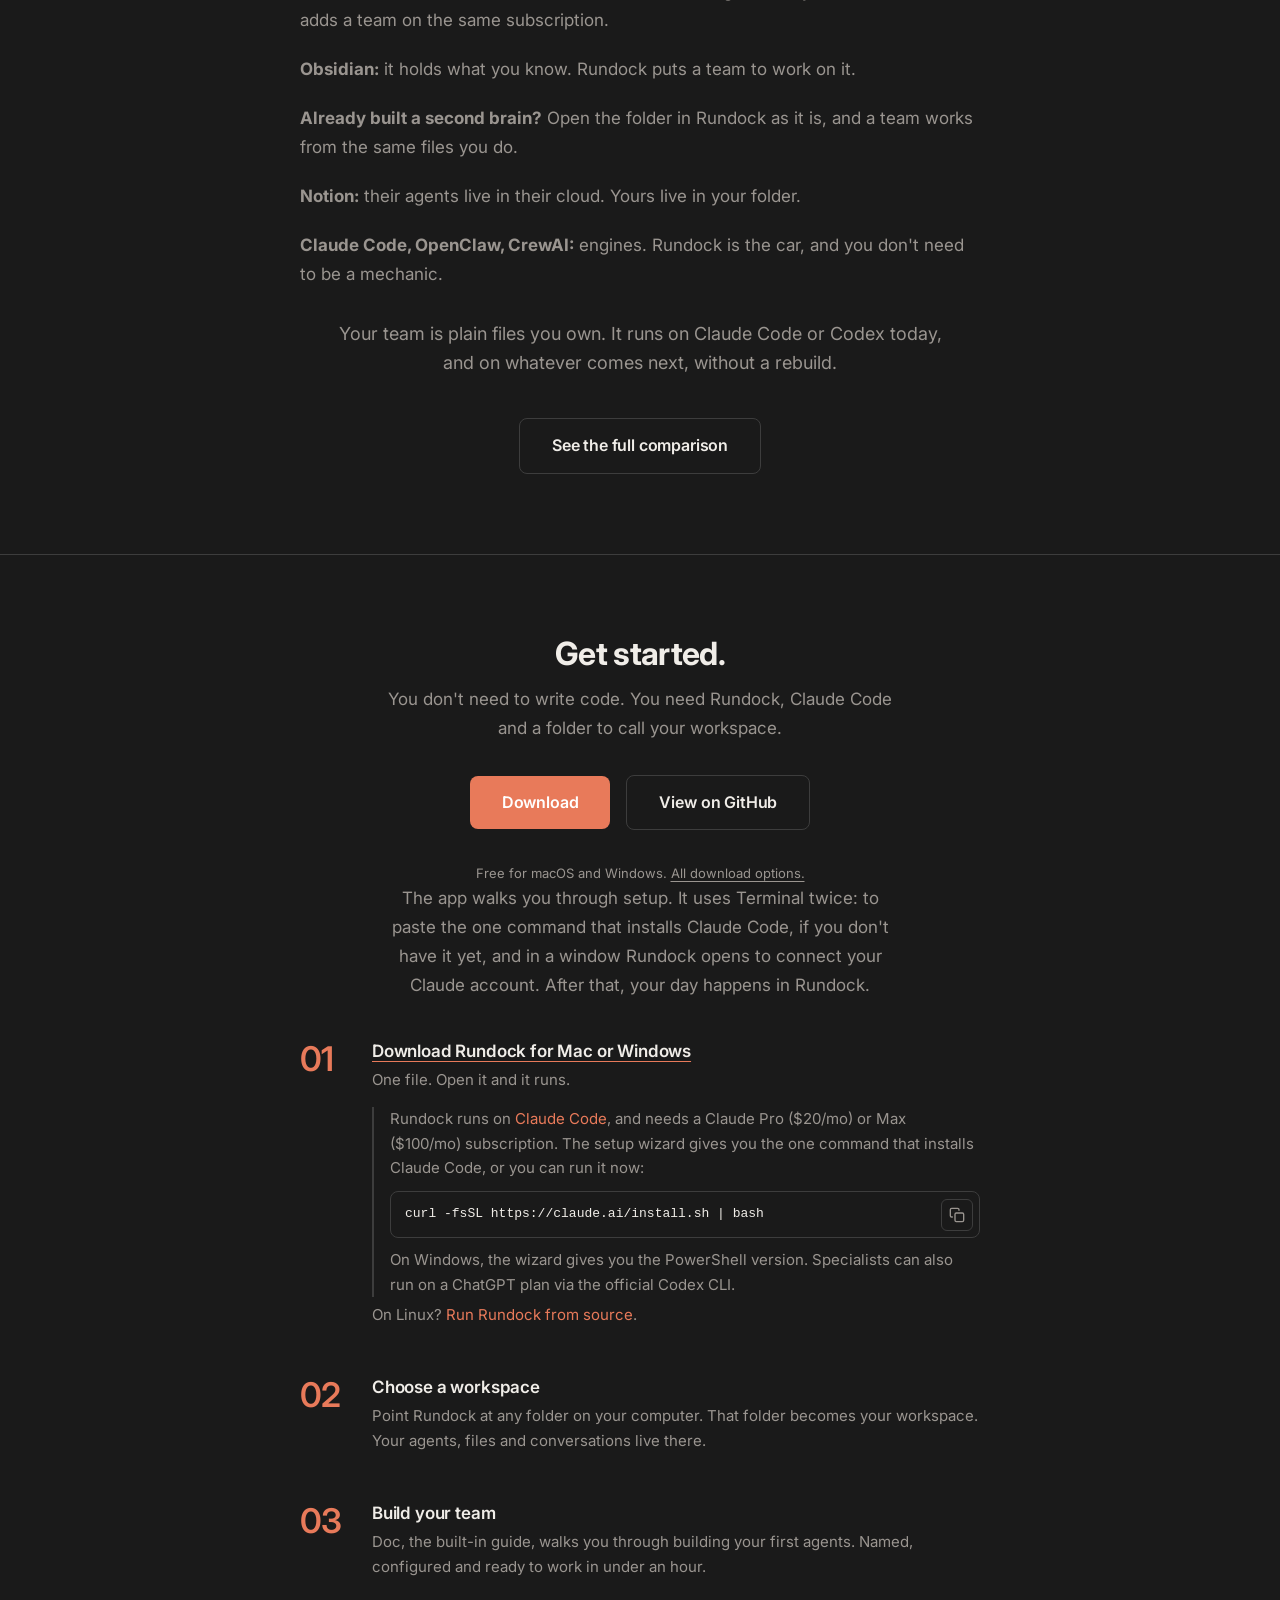
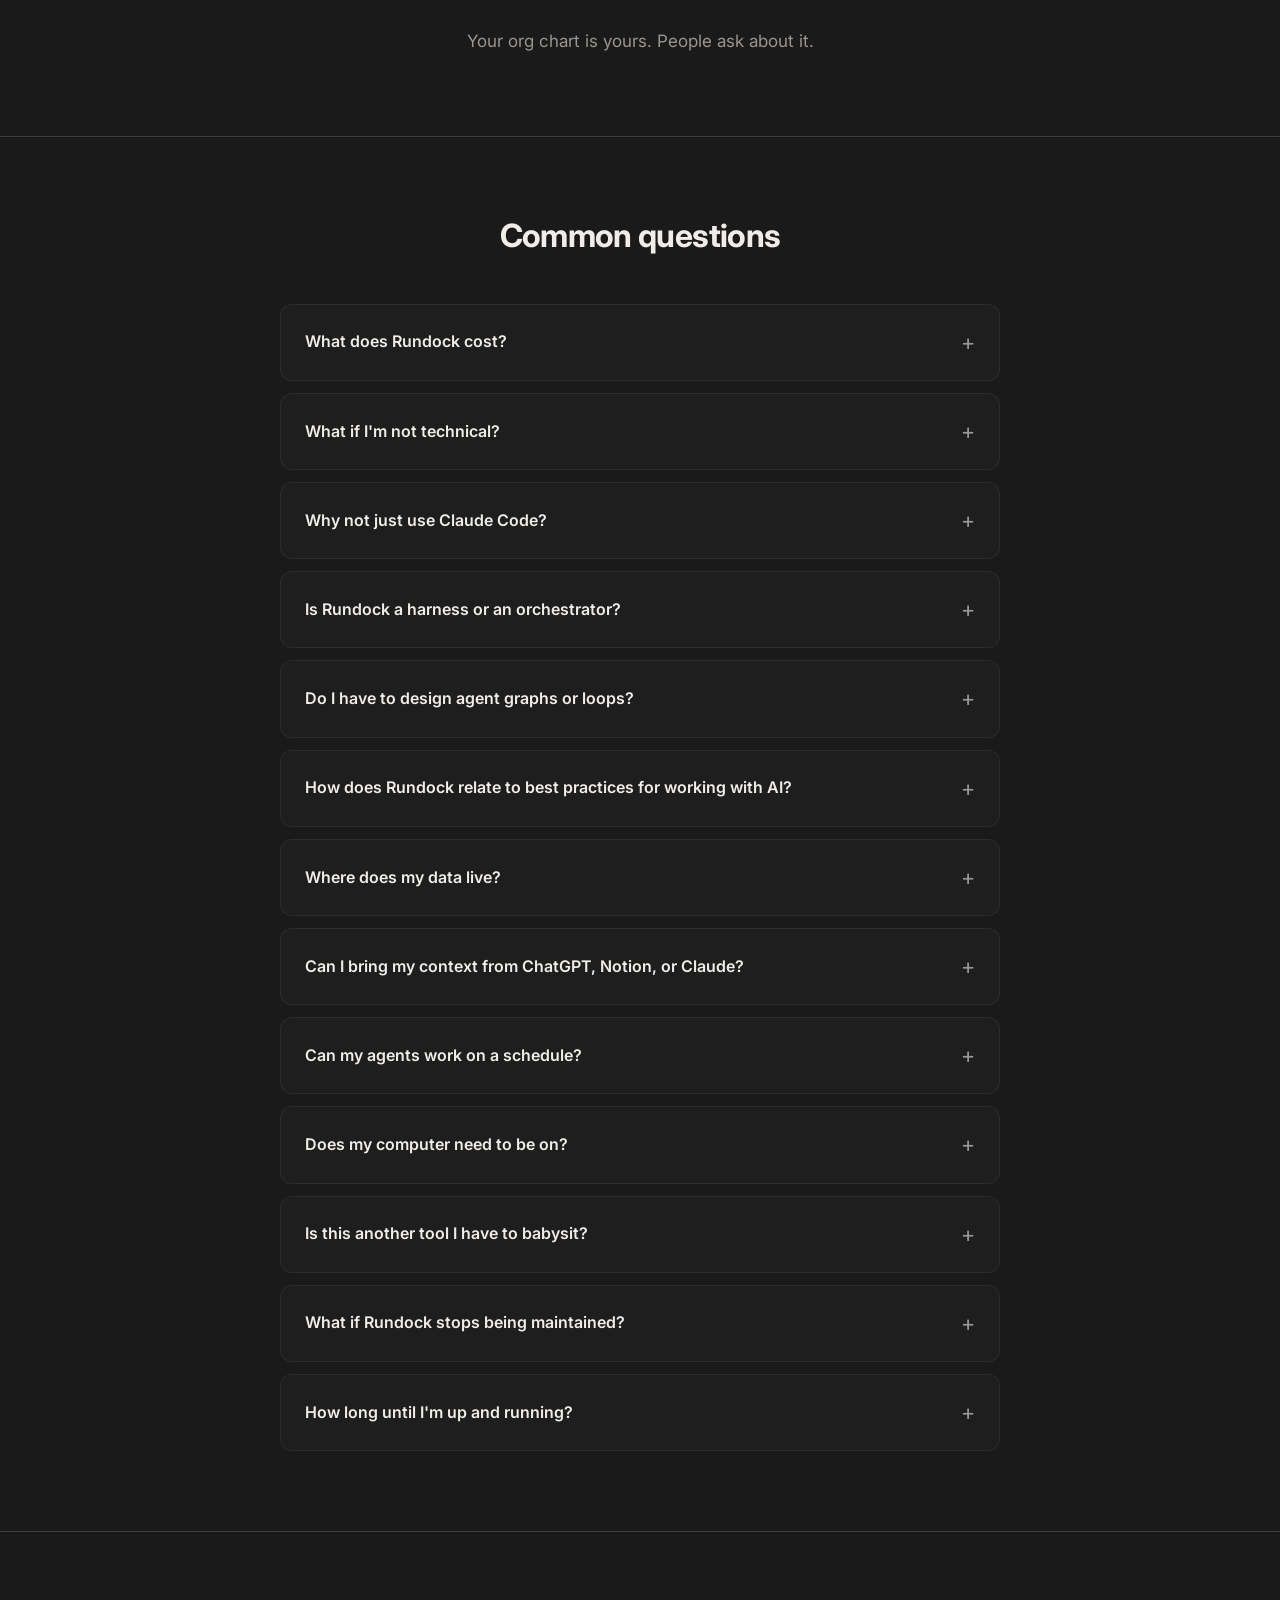
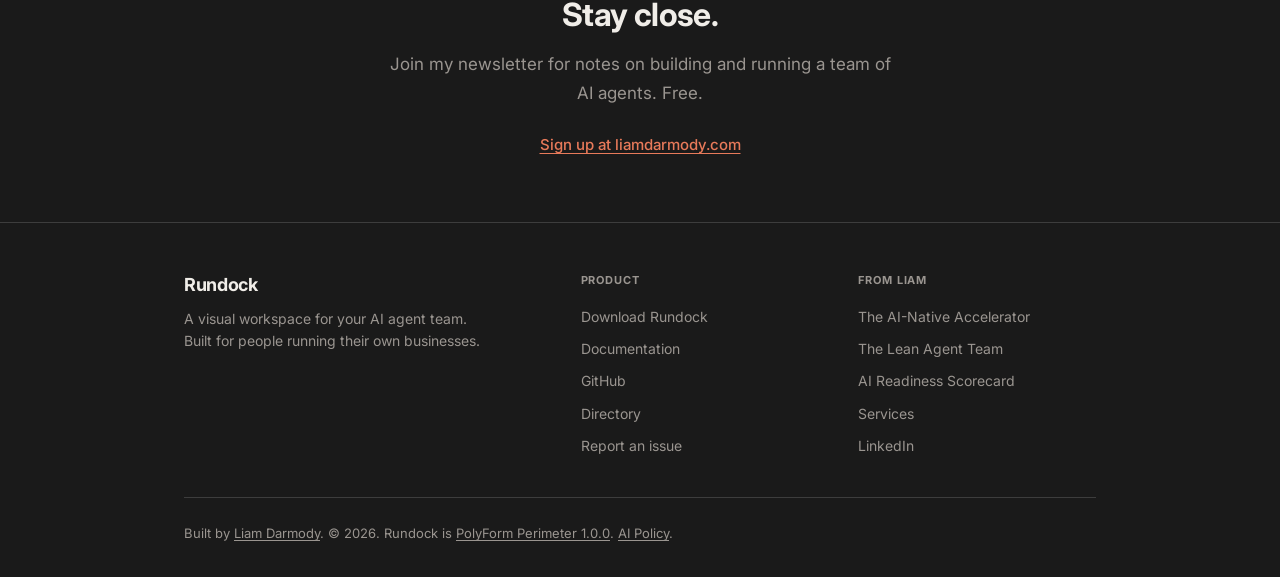
==== commit f1a89f14: "Name only Obsidian in the comparison teaser Reflect keeps notes in its own service rather than as fi" ====
--- a/index.html
+++ b/index.html
@@ -2390,7 +2390,7 @@
 
       <div class="compare-teaser-points">
         <p><strong>ChatGPT or Claude on its own:</strong> one assistant that forgets how you work. Rundock adds a team on the same subscription.</p>
-        <p><strong>Obsidian or Reflect:</strong> they hold what you know. Rundock puts a team to work on it.</p>
+        <p><strong>Obsidian:</strong> it holds what you know. Rundock puts a team to work on it.</p>
         <p><strong>Already built a second brain?</strong> Open the folder in Rundock as it is, and a team works from the same files you do.</p>
         <p><strong>Notion:</strong> their agents live in their cloud. Yours live in your folder.</p>
         <p><strong>Claude Code, OpenClaw, CrewAI:</strong> engines. Rundock is the car, and you don't need to be a mechanic.</p>
